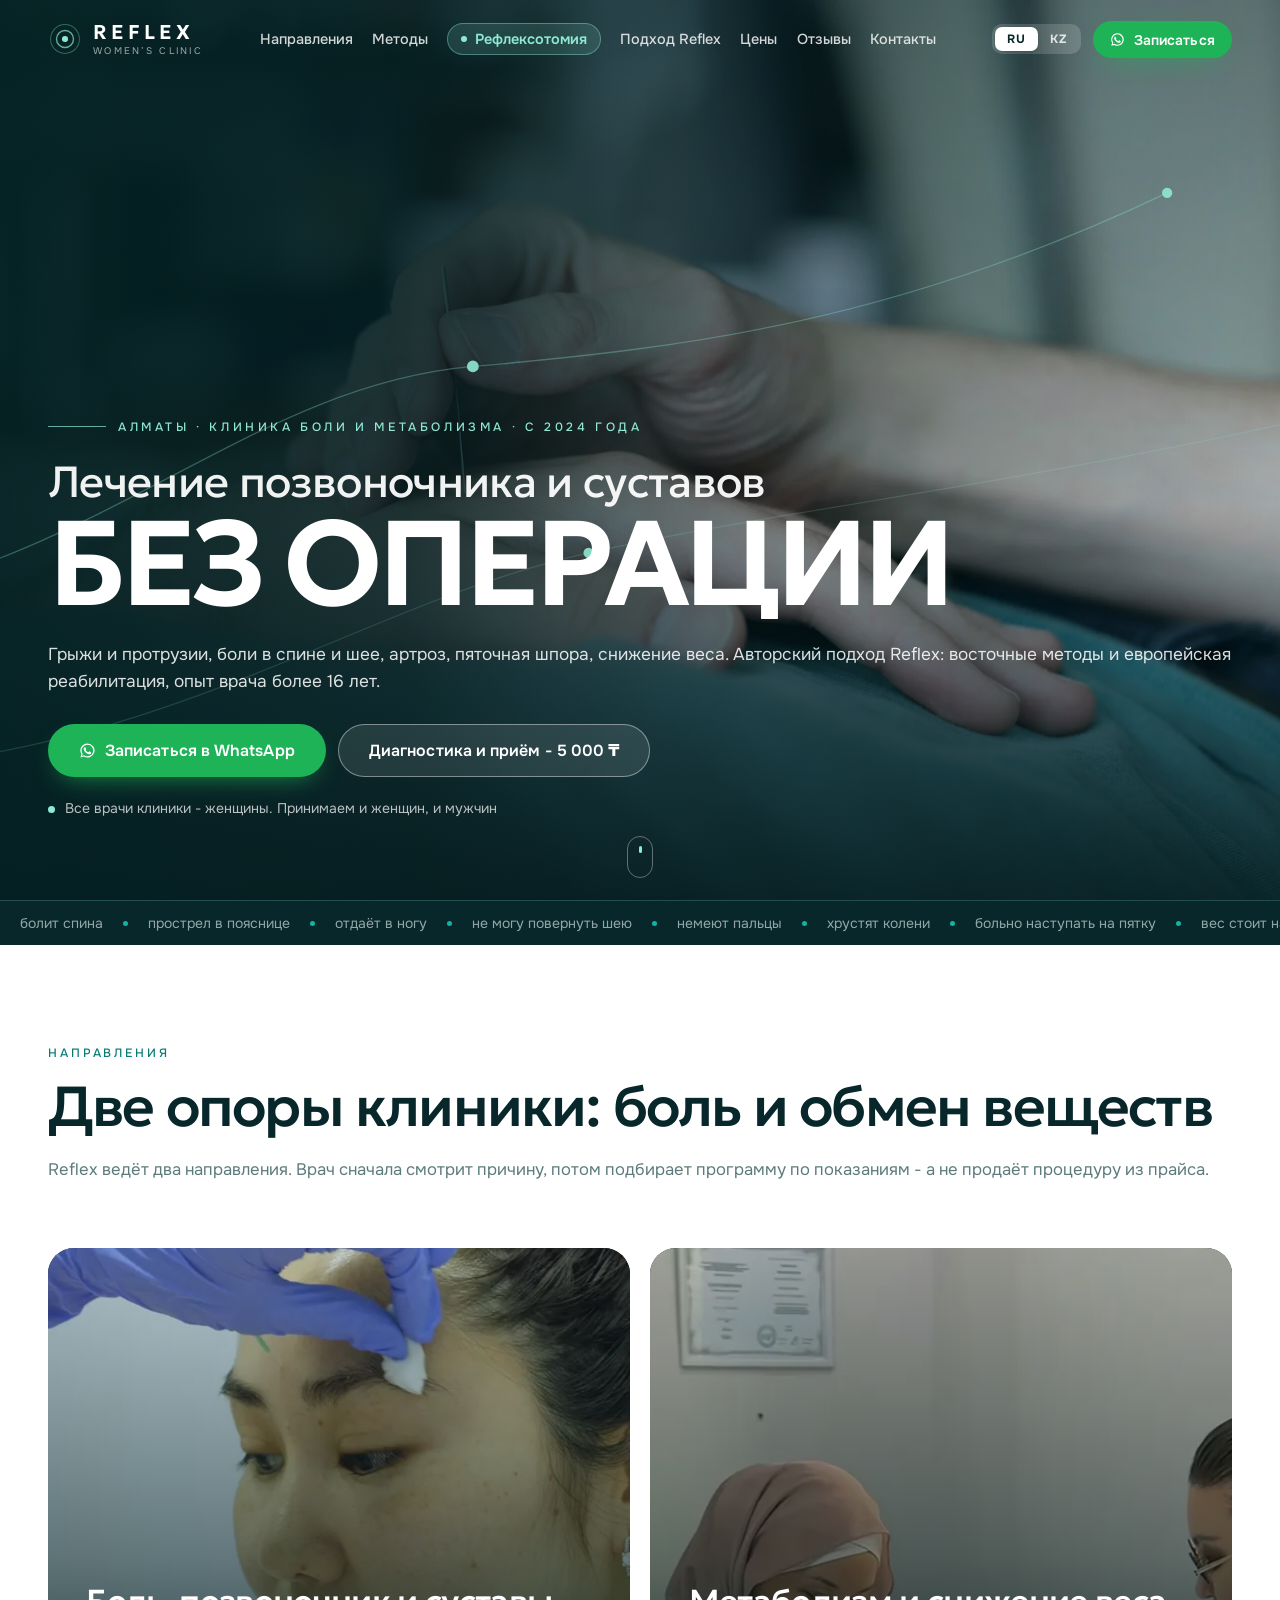
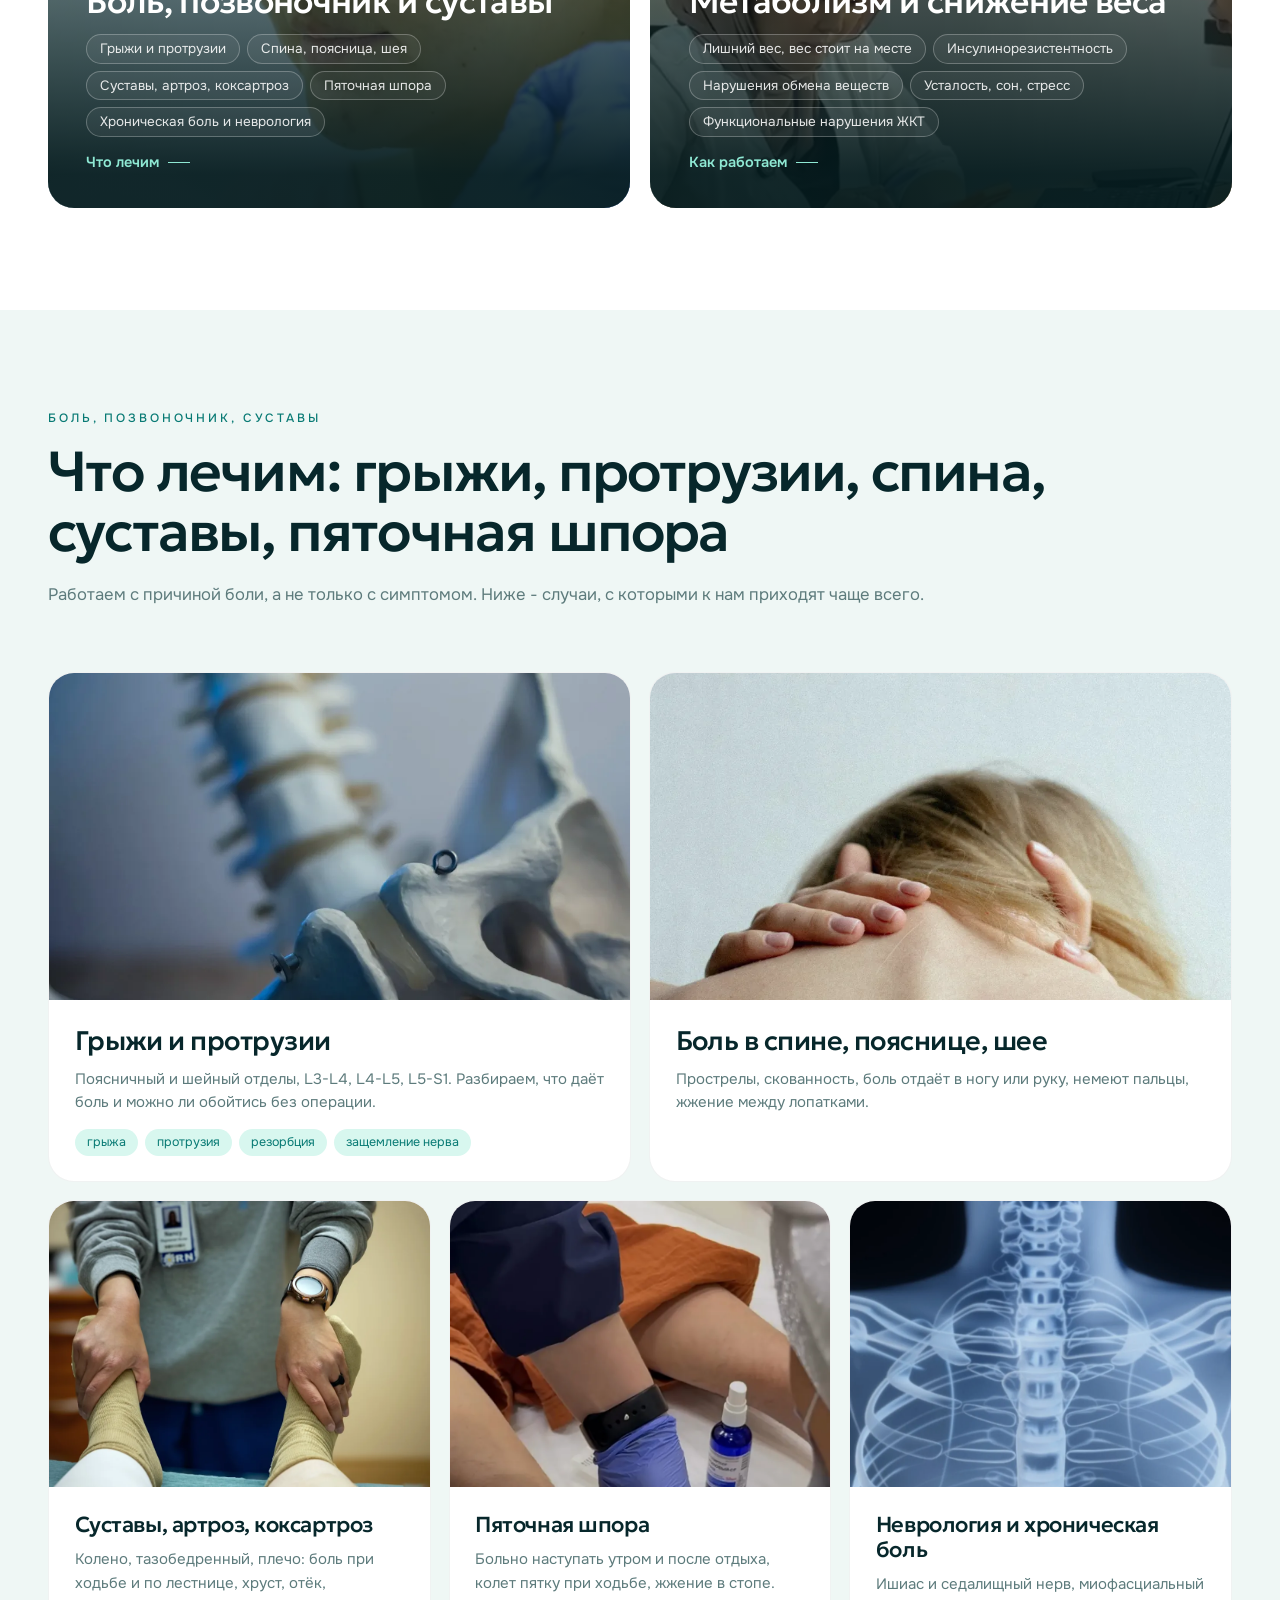
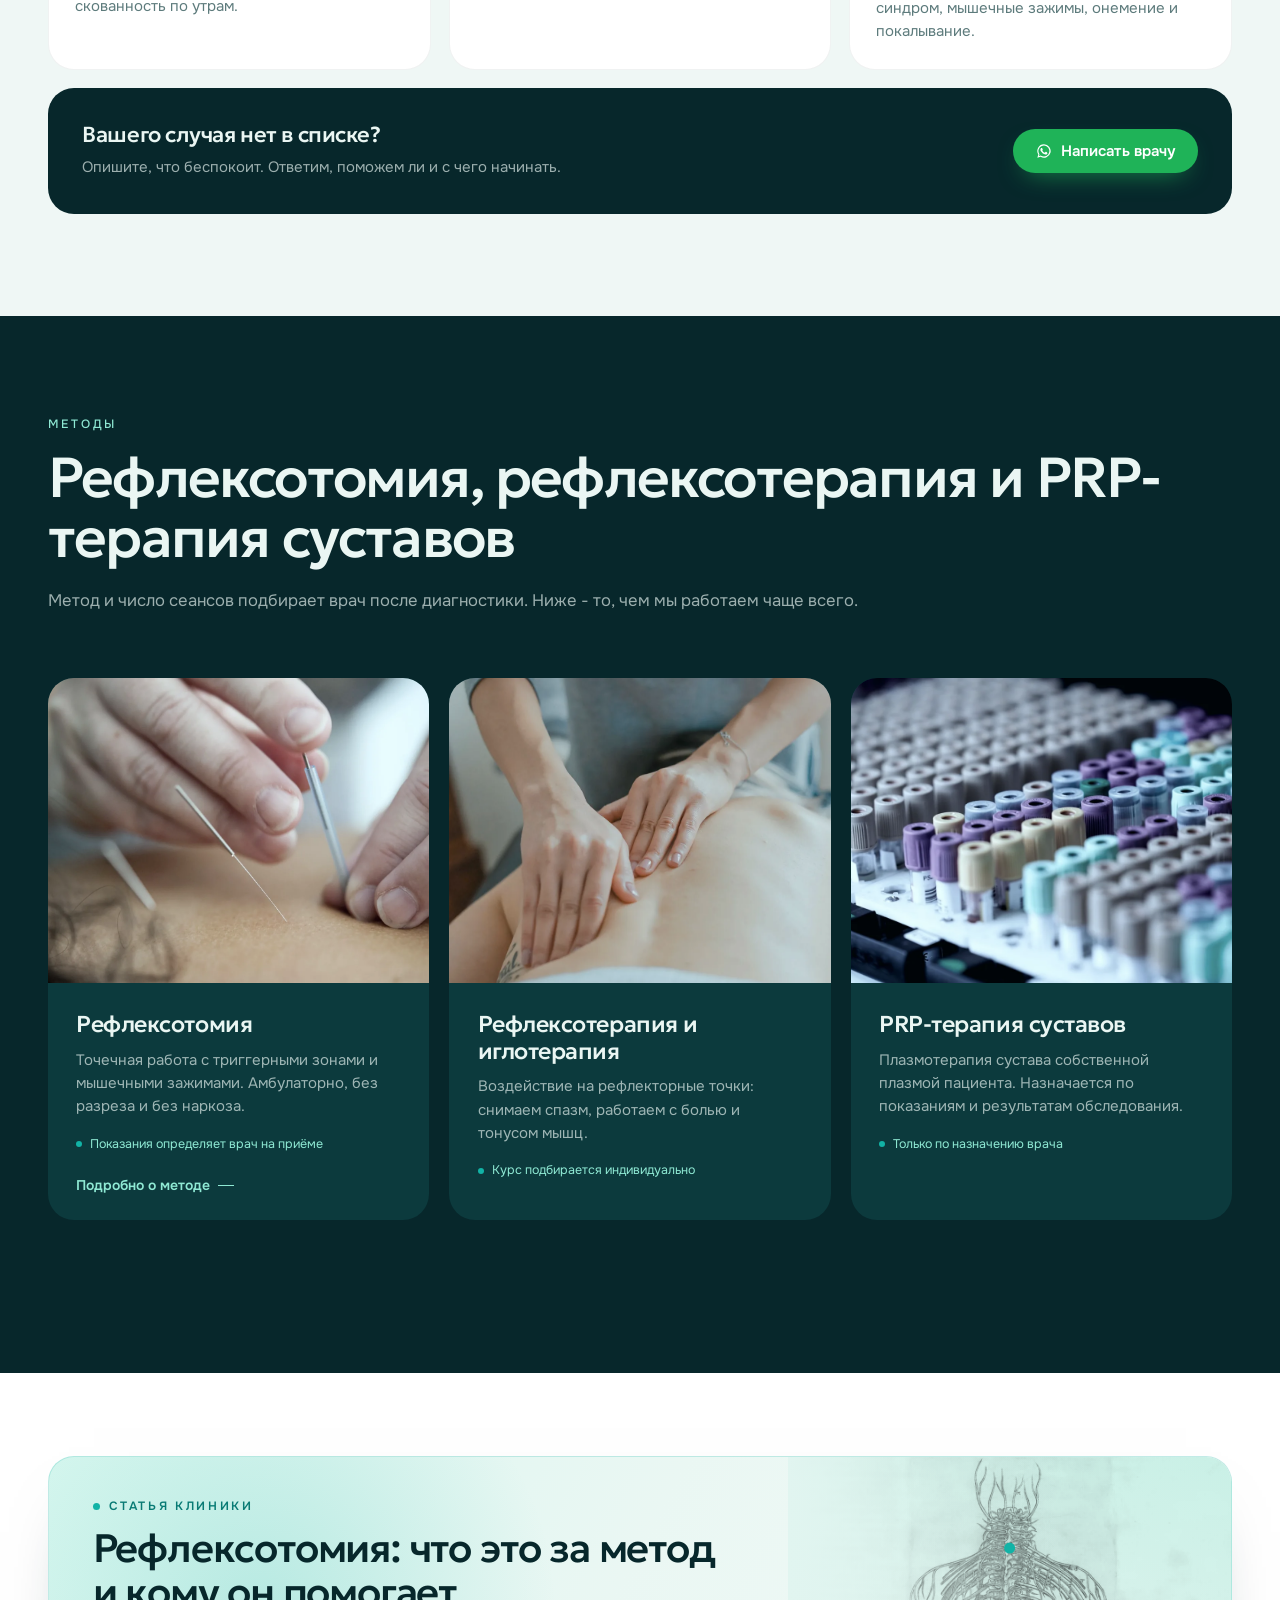
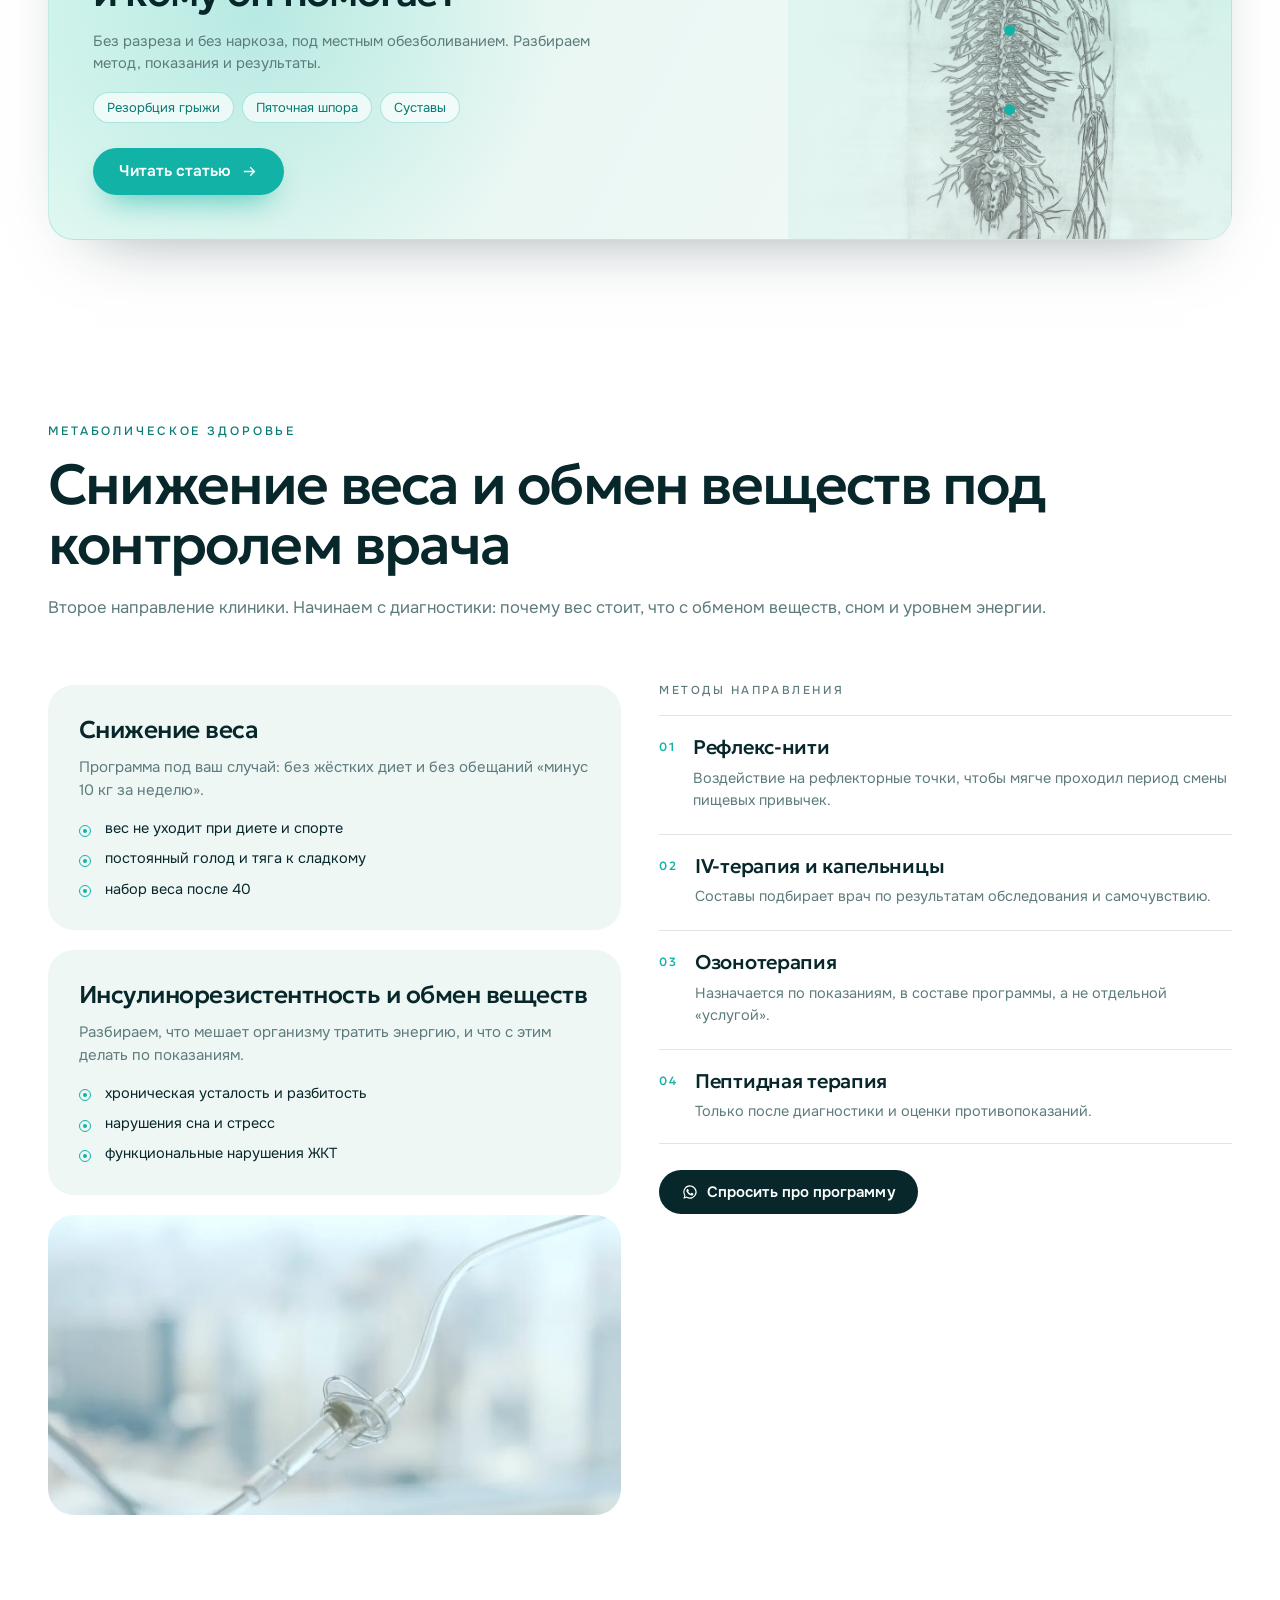
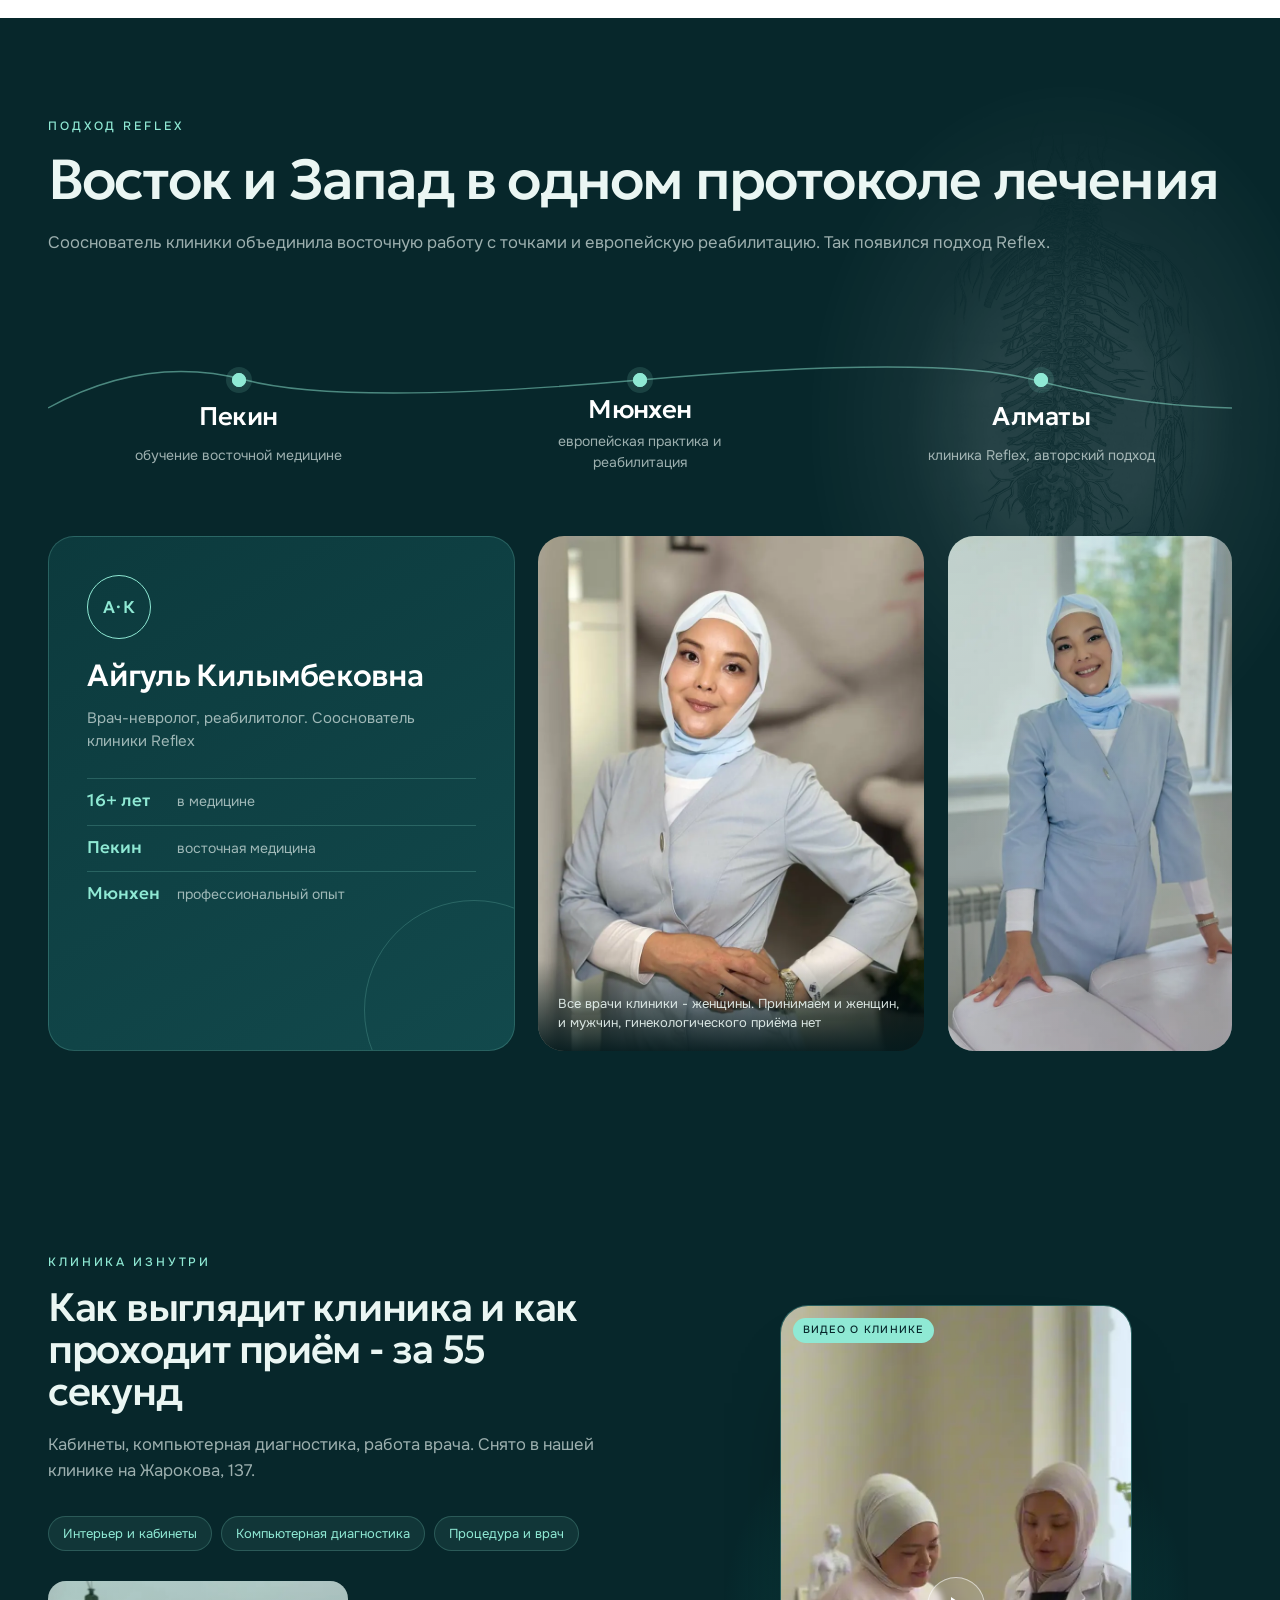
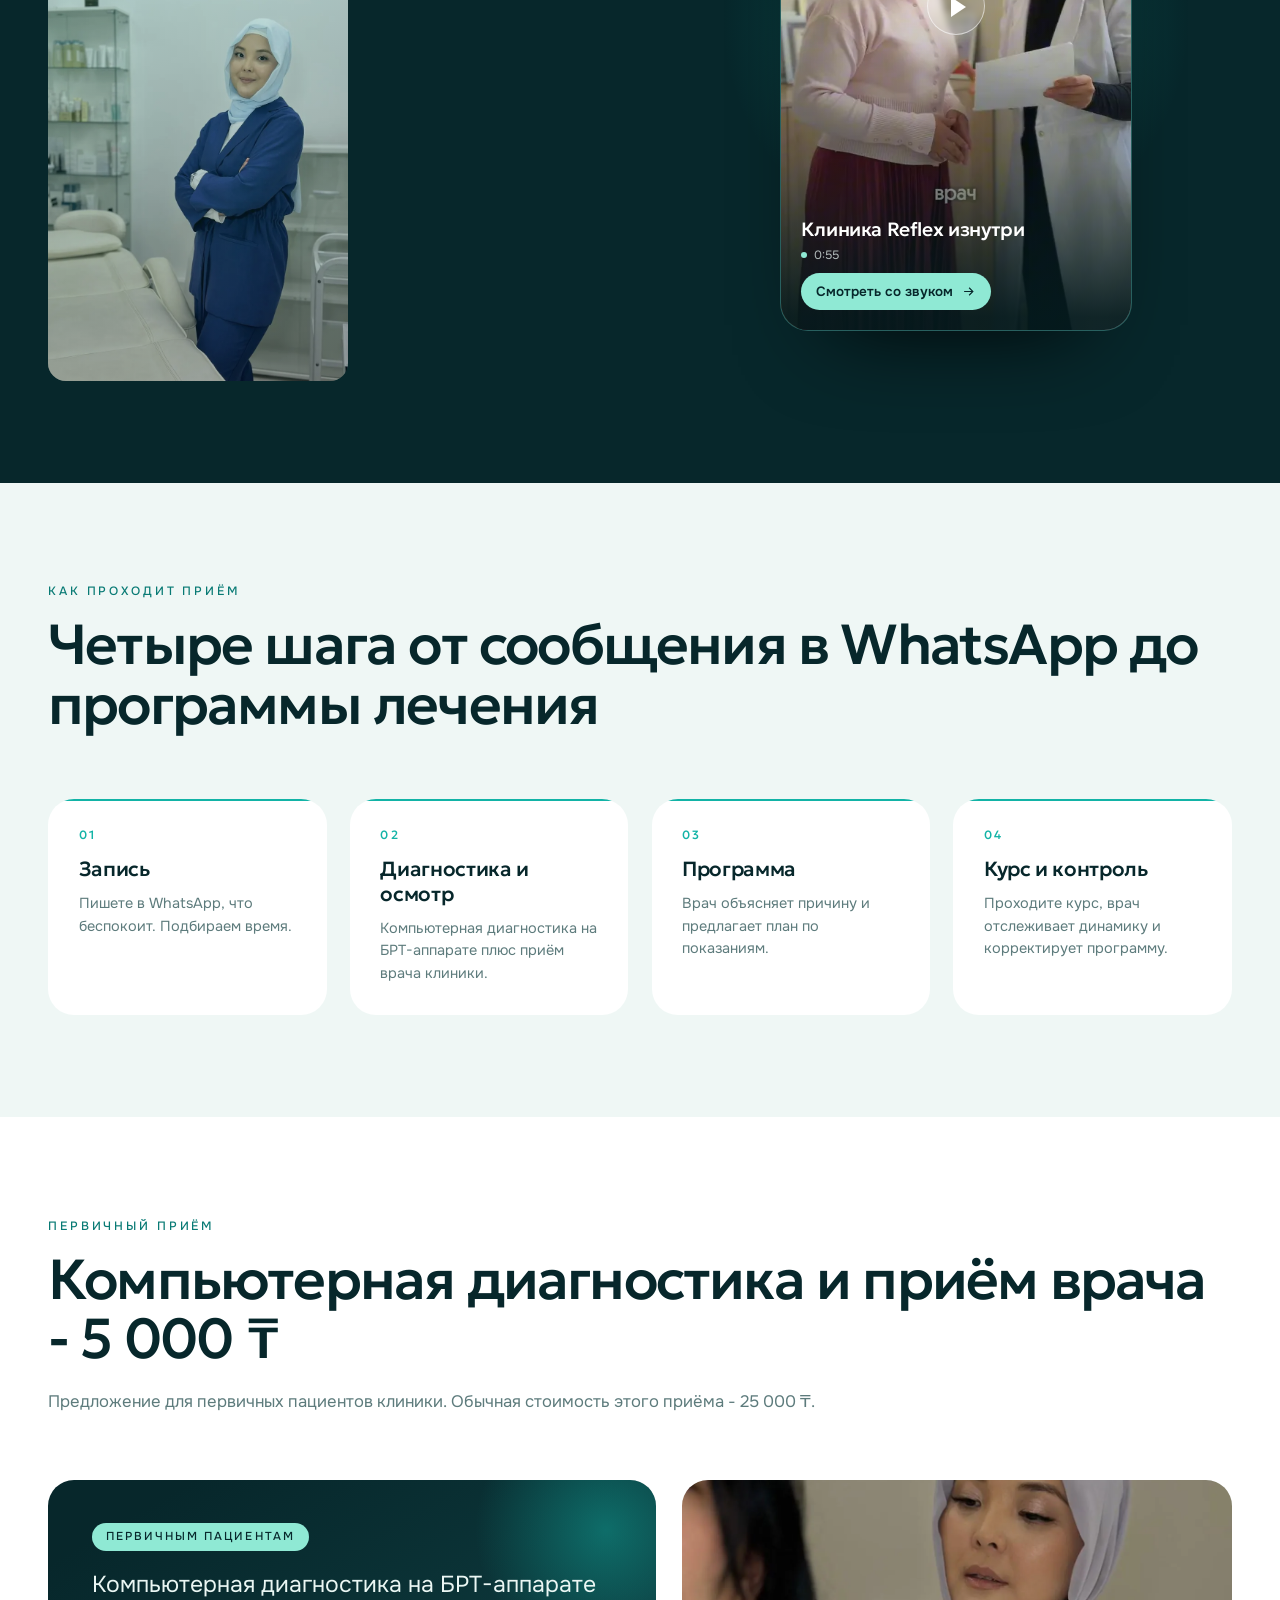
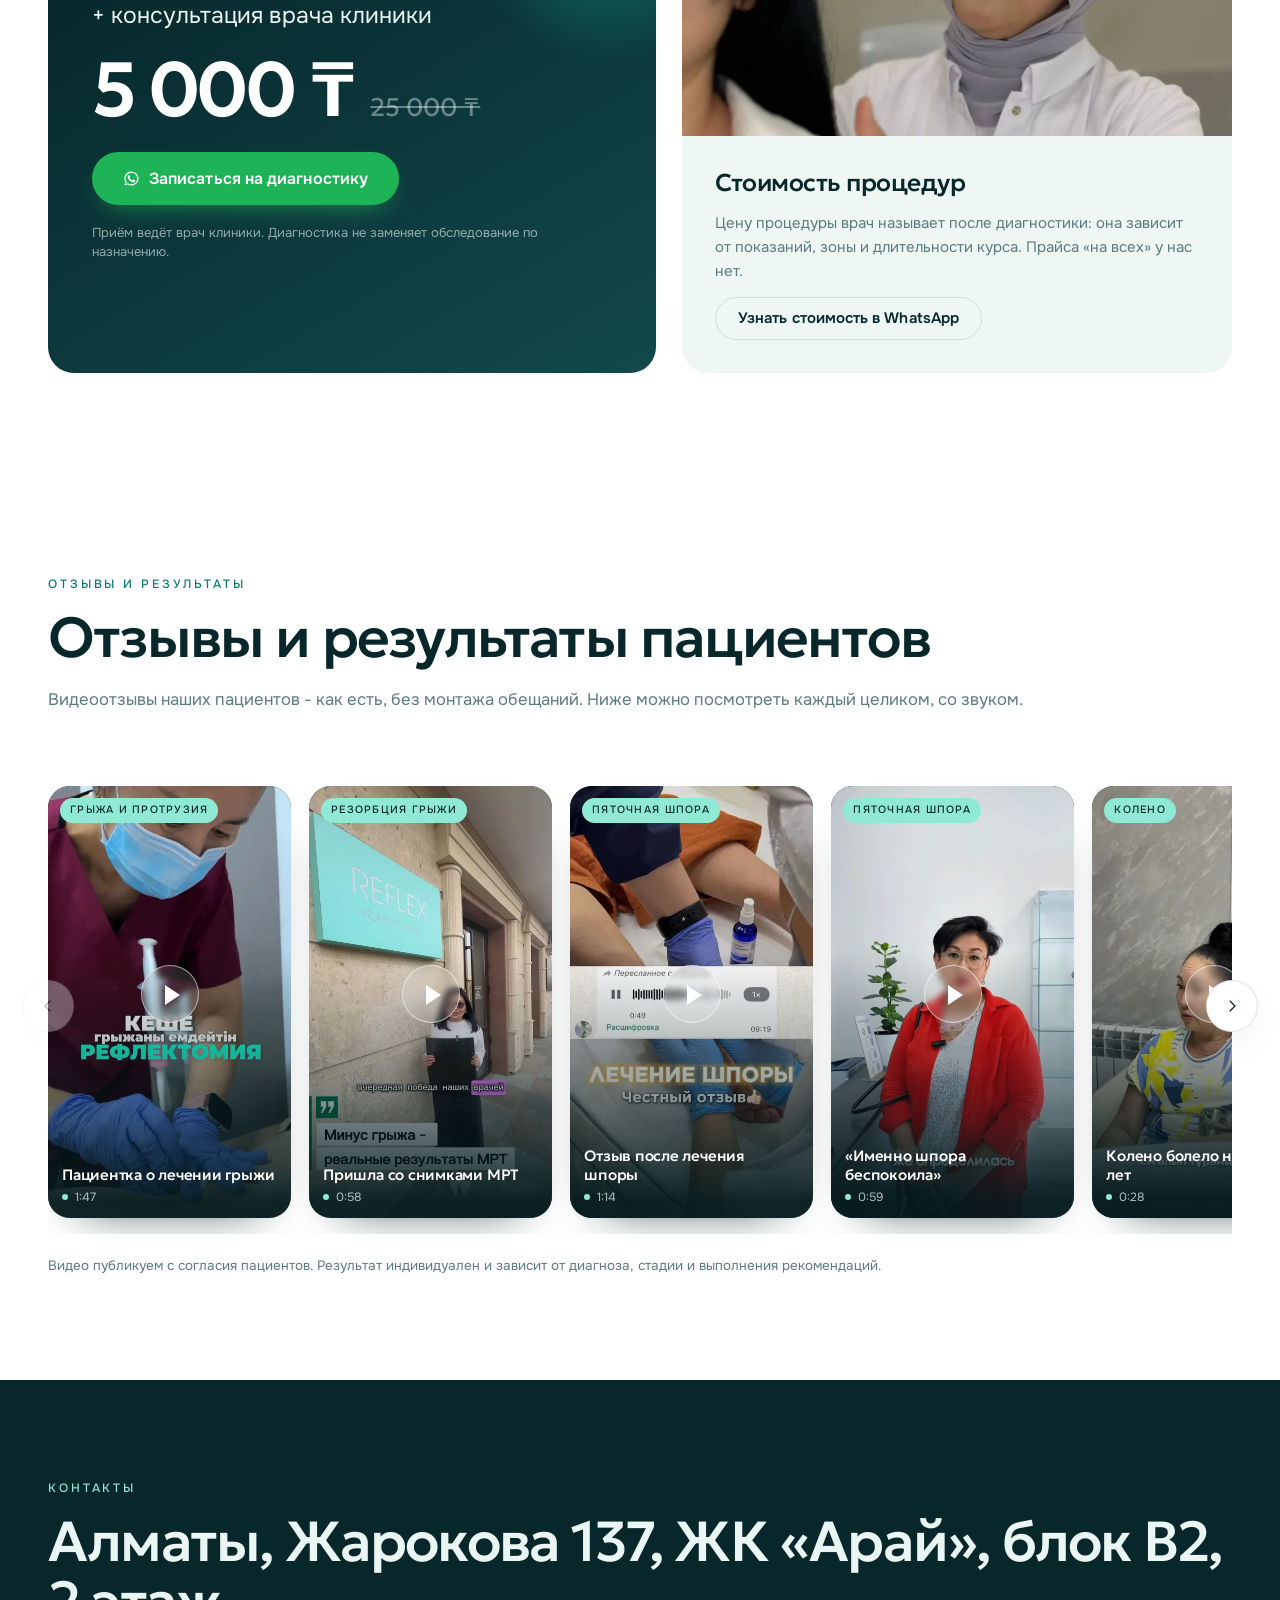
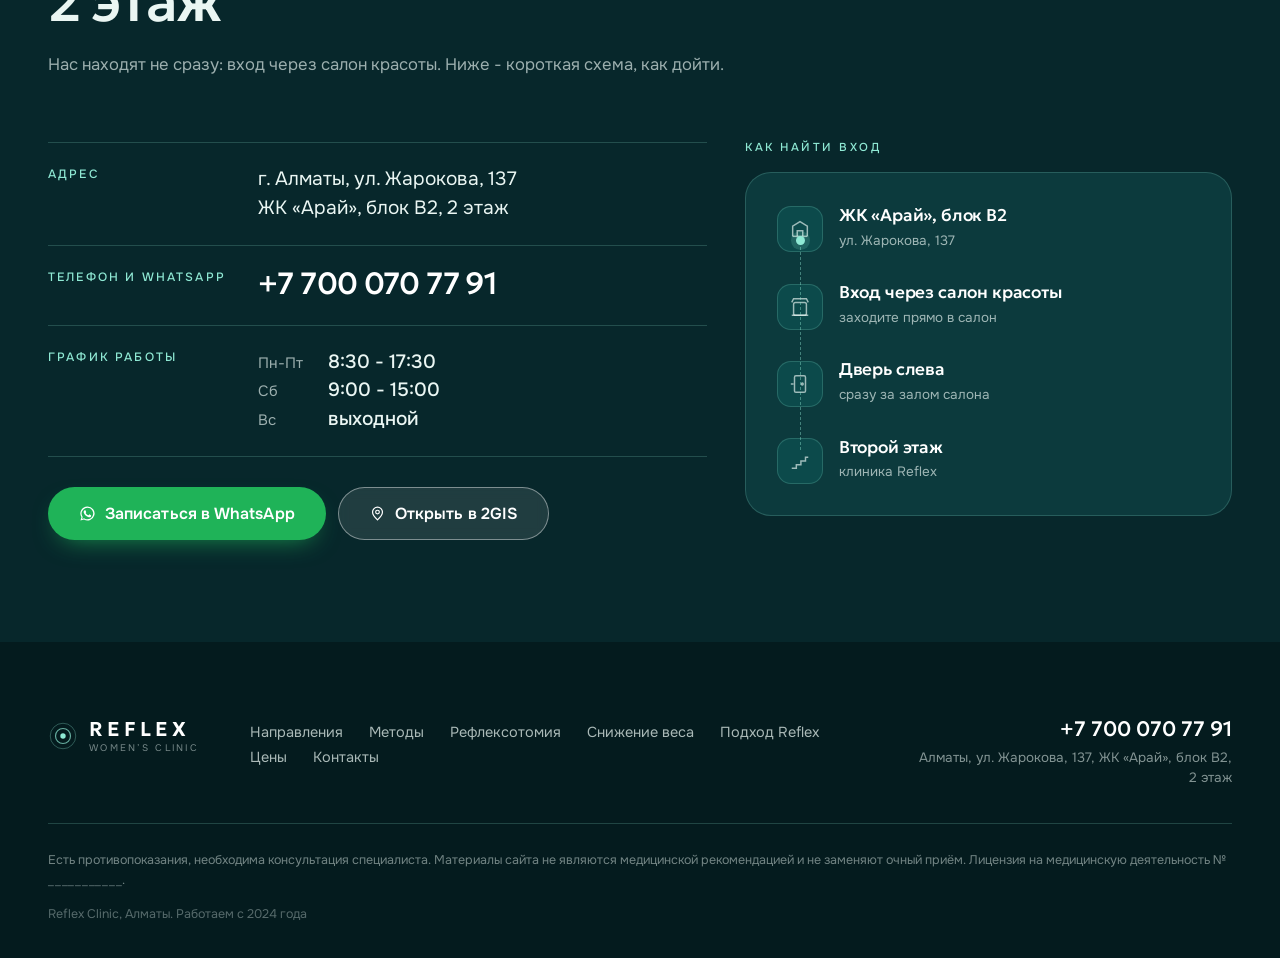
==== index.html @ 4327903c "Видео в герое и карточках направлений, убраны плейсхолдеры МРТ и 2GIS - удалён блок «МРТ до и после»" ====
<!DOCTYPE html>
<html lang="ru">
<head>
<meta charset="UTF-8">
<meta name="viewport" content="width=device-width, initial-scale=1.0">
<title>Reflex Clinic Алматы - лечение грыжи позвоночника без операции, суставы, снижение веса</title>
<meta name="description" content="Reflex Clinic в Алматы: лечение грыжи позвоночника и протрузий без операции, боли в спине и шее, артроз и коксартроз, пяточная шпора. Рефлексотомия, рефлексотерапия, PRP-терапия. Второе направление - снижение веса, инсулинорезистентность, рефлекс-нити, IV-терапия. Все врачи клиники - женщины, принимаем и женщин, и мужчин. Диагностика и приём врача 5 000 тг.">
<meta name="keywords" content="лечение грыжи позвоночника Алматы, лечение грыжи без операции, протрузия лечение Алматы, боль в спине Алматы, лечение суставов Алматы, артроз лечение Алматы, коксартроз, пяточная шпора лечение Алматы, рефлексотомия Алматы, рефлексотерапия Алматы, иглотерапия Алматы, PRP терапия суставов Алматы, невролог Алматы, женщина невролог Алматы, снижение веса Алматы, инсулинорезистентность лечение Алматы, рефлекс-нити Алматы, IV терапия Алматы">
<link rel="canonical" href="https://songokura.github.io/reflex-clinic/">
<meta name="theme-color" content="#07272B">
<meta name="format-detection" content="telephone=no">
<meta property="og:type" content="website">
<meta property="og:site_name" content="Reflex Clinic">
<meta property="og:title" content="Reflex Clinic Алматы - позвоночник, суставы, метаболизм">
<meta property="og:description" content="Лечение грыжи позвоночника без операции, боли в спине и суставах, пяточная шпора. Снижение веса и метаболическое здоровье. Все врачи клиники - женщины.">
<meta property="og:url" content="https://songokura.github.io/reflex-clinic/">
<meta property="og:image" content="https://songokura.github.io/reflex-clinic/assets/og-image.jpg">
<meta property="og:image:width" content="1200">
<meta property="og:image:height" content="630">
<meta property="og:locale" content="ru_RU">
<meta property="og:locale:alternate" content="kk_KZ">
<meta name="twitter:card" content="summary_large_image">
<meta name="twitter:title" content="Reflex Clinic Алматы - позвоночник, суставы, метаболизм">
<meta name="twitter:description" content="Лечение грыжи позвоночника без операции, суставы, пяточная шпора, снижение веса. Алматы, Жарокова 137.">
<meta name="twitter:image" content="https://songokura.github.io/reflex-clinic/assets/og-image.jpg">
<link rel="icon" href="favicon.ico" sizes="any">
<link rel="icon" type="image/png" sizes="32x32" href="assets/favicon-32.png">
<link rel="icon" type="image/png" sizes="16x16" href="assets/favicon-16.png">
<link rel="icon" type="image/png" sizes="192x192" href="assets/icon-192.png">
<link rel="icon" type="image/png" sizes="512x512" href="assets/icon-512.png">
<link rel="apple-touch-icon" sizes="180x180" href="assets/apple-touch-icon.png">
<link rel="preconnect" href="https://fonts.googleapis.com">
<link rel="preconnect" href="https://fonts.gstatic.com" crossorigin>
<link rel="preload" as="image" href="assets/hero.webp" fetchpriority="high">
<link href="https://fonts.googleapis.com/css2?family=Geologica:wght@300;400;500;600;700&family=Onest:wght@300;400;500;600;700&display=swap" rel="stylesheet">
<link rel="stylesheet" href="styles.css?v=20260902-2">
<script type="application/ld+json">
{
  "@context": "https://schema.org",
  "@type": ["MedicalClinic", "LocalBusiness"],
  "name": "Reflex Clinic",
  "alternateName": "Reflex Women's Clinic",
  "description": "Медицинская клиника в Алматы. Лечение боли, позвоночника и суставов: грыжи и протрузии, боли в спине и шее, артроз, пяточная шпора. Рефлексотомия, рефлексотерапия, PRP-терапия. Метаболическое здоровье и снижение веса: инсулинорезистентность, рефлекс-нити, IV-терапия, озонотерапия, пептидная терапия. Все врачи клиники - женщины, принимаем и женщин, и мужчин.",
  "url": "https://songokura.github.io/reflex-clinic/",
  "image": "https://songokura.github.io/reflex-clinic/assets/og-image.jpg",
  "telephone": "+77000707791",
  "foundingDate": "2024",
  "priceRange": "5000 KZT",
  "currenciesAccepted": "KZT",
  "address": {
    "@type": "PostalAddress",
    "streetAddress": "ул. Жарокова, 137, ЖК Арай, блок В2, 2 этаж",
    "addressLocality": "Алматы",
    "addressRegion": "Бостандыкский район",
    "postalCode": "050057",
    "addressCountry": "KZ"
  },
  "geo": { "@type": "GeoCoordinates", "latitude": 43.236835, "longitude": 76.899385 },
  "hasMap": "https://2gis.kz/almaty/geo/70000001093104537",
  "openingHoursSpecification": [
    { "@type": "OpeningHoursSpecification", "dayOfWeek": ["Monday","Tuesday","Wednesday","Thursday","Friday"], "opens": "08:30", "closes": "17:30" },
    { "@type": "OpeningHoursSpecification", "dayOfWeek": "Saturday", "opens": "09:00", "closes": "15:00" }
  ],
  "availableService": [
    { "@type": "MedicalProcedure", "name": "Рефлексотомия" },
    { "@type": "MedicalProcedure", "name": "Рефлексотерапия и иглотерапия" },
    { "@type": "MedicalProcedure", "name": "PRP-терапия суставов" },
    { "@type": "MedicalProcedure", "name": "Рефлекс-нити" },
    { "@type": "MedicalProcedure", "name": "IV-терапия" },
    { "@type": "MedicalProcedure", "name": "Озонотерапия" },
    { "@type": "MedicalProcedure", "name": "Пептидная терапия" }
  ],
  "medicalSpecialty": ["Neurologic", "PhysicalMedicineAndRehabilitation"]
}
</script>
<script type="application/ld+json">
{
  "@context": "https://schema.org",
  "@type": "VideoObject",
  "name": "Клиника Reflex в Алматы изнутри: кабинеты, диагностика, приём врача",
  "description": "Видеоэкскурсия по клинике Reflex в Алматы: кабинеты, компьютерная диагностика на БРТ-аппарате, работа врача-невролога.",
  "thumbnailUrl": "https://songokura.github.io/reflex-clinic/assets/video/film.webp",
  "contentUrl": "https://songokura.github.io/reflex-clinic/assets/video/film.mp4",
  "uploadDate": "2026-09-02",
  "duration": "PT55S",
  "publisher": { "@type": "Organization", "name": "Reflex Clinic" }
}
</script>
</head>
<body id="top">

<a class="skip" href="#napravleniya">Перейти к содержанию</a>

<!-- ================= ШАПКА ================= -->
<header class="hdr" id="hdr">
  <div class="hdr-in">
    <a class="logo" href="#top" aria-label="Reflex Clinic, на главную">
      <span class="logo-mark" aria-hidden="true">
        <svg viewBox="0 0 40 40" width="34" height="34"><circle cx="20" cy="20" r="17" fill="none" stroke="currentColor" stroke-width="1.2" opacity=".35"/><circle cx="20" cy="20" r="10" fill="none" stroke="currentColor" stroke-width="1.6" opacity=".7"/><circle cx="20" cy="20" r="3.6" fill="currentColor"/></svg>
      </span>
      <span class="logo-txt">
        <span class="logo-word">REFLEX</span>
        <span class="logo-sub">Women&rsquo;s Clinic</span>
      </span>
    </a>

    <nav class="nav" id="nav" aria-label="Основная навигация">
      <a href="#napravleniya" data-i="nav_dir">Направления</a>
      <a href="#metody" data-i="nav_met">Методы</a>
      <a class="nav-art" href="reflexotomiya.html"><span class="nav-art-dot" aria-hidden="true"></span><span data-i="nav_art">Рефлексотомия</span></a>
      <a href="#podhod" data-i="nav_app">Подход Reflex</a>
      <a href="#ceny" data-i="nav_price">Цены</a>
      <a href="#otzyvy" data-i="nav_rev">Отзывы</a>
      <a href="#kontakty" data-i="nav_con">Контакты</a>
    </nav>

    <div class="hdr-right">
      <div class="lang" role="group" aria-label="Язык сайта">
        <button type="button" class="lang-btn is-active" data-lang="ru" aria-pressed="true" lang="ru">RU</button>
        <button type="button" class="lang-btn" data-lang="kz" aria-pressed="false" lang="kk">KZ</button>
      </div>
      <a class="btn btn-wa btn-sm js-wa hdr-wa" href="https://wa.me/77000707791?text=%D0%97%D0%B4%D1%80%D0%B0%D0%B2%D1%81%D1%82%D0%B2%D1%83%D0%B9%D1%82%D0%B5%21%20%D0%A5%D0%BE%D1%87%D1%83%20%D0%B7%D0%B0%D0%BF%D0%B8%D1%81%D0%B0%D1%82%D1%8C%D1%81%D1%8F%20%D0%B2%20%D0%BA%D0%BB%D0%B8%D0%BD%D0%B8%D0%BA%D1%83%20Reflex." target="_blank" rel="noopener">
        <svg class="ico-wa" viewBox="0 0 24 24" width="15" height="15" fill="currentColor" aria-hidden="true"><path d="M12 2a10 10 0 0 0-8.5 15.3L2 22l4.9-1.4A10 10 0 1 0 12 2Zm0 18.2c-1.6 0-3.1-.4-4.4-1.2l-.3-.2-2.9.8.8-2.8-.2-.3A8.2 8.2 0 1 1 12 20.2Zm4.6-6.1c-.3-.1-1.5-.7-1.7-.8-.2-.1-.4-.1-.6.1-.2.3-.6.8-.8 1-.1.2-.3.2-.5.1a6.7 6.7 0 0 1-3.4-3c-.3-.4 0-.5.1-.7l.4-.5c.1-.2.1-.3 0-.5l-.8-1.9c-.2-.5-.4-.4-.6-.4h-.5c-.2 0-.5.1-.7.3-.2.3-.9.9-.9 2.2s.9 2.5 1.1 2.7c.1.2 1.8 2.8 4.4 3.9 2.6 1.1 2.6.7 3.1.7.5-.1 1.5-.6 1.7-1.2.2-.6.2-1.1.2-1.2-.1-.1-.3-.2-.5-.3Z"/></svg>
        <span data-i="hdr_wa">Записаться</span>
      </a>
      <button class="burger" id="burger" type="button" aria-label="Открыть меню" aria-expanded="false" aria-controls="mobnav"><span></span><span></span><span></span></button>
    </div>
  </div>
</header>

<!-- мобильное меню: вне header, чтобы фикс-позиционирование не зависело от шапки -->
<div class="mobnav" id="mobnav" hidden>
  <nav class="mobnav-in" aria-label="Мобильная навигация">
    <a href="#napravleniya" data-i="nav_dir">Направления</a>
    <a href="#chto-lechim" data-i="nav_what">Что лечим</a>
    <a href="#metody" data-i="nav_met">Методы</a>
    <a class="mob-art" href="reflexotomiya.html" data-i="nav_art">Рефлексотомия</a>
    <a href="#metabolizm" data-i="nav_metab">Снижение веса</a>
    <a href="#podhod" data-i="nav_app">Подход Reflex</a>
    <a href="#ceny" data-i="nav_price">Цены</a>
    <a href="#otzyvy" data-i="nav_rev">Отзывы</a>
    <a href="#kontakty" data-i="nav_con">Контакты</a>
    <div class="mobnav-foot">
      <a class="btn btn-wa js-wa" href="https://wa.me/77000707791?text=%D0%97%D0%B4%D1%80%D0%B0%D0%B2%D1%81%D1%82%D0%B2%D1%83%D0%B9%D1%82%D0%B5%21%20%D0%A5%D0%BE%D1%87%D1%83%20%D0%B7%D0%B0%D0%BF%D0%B8%D1%81%D0%B0%D1%82%D1%8C%D1%81%D1%8F%20%D0%B2%20%D0%BA%D0%BB%D0%B8%D0%BD%D0%B8%D0%BA%D1%83%20Reflex." target="_blank" rel="noopener"><span data-i="wa_book">Записаться в WhatsApp</span></a>
      <a class="mobnav-tel js-tel" href="tel:+77000707791">+7 700 070 77 91</a>
    </div>
  </nav>
</div>

<!-- ================= ГЕРОЙ ================= -->
<section class="hero" aria-label="Reflex Clinic Алматы">
  <img class="hero-img" src="assets/hero.webp" width="2000" height="1125" alt="Врач клиники Reflex устанавливает иглу при рефлексотерапии" fetchpriority="high" decoding="async">
  <video class="hero-vid" data-loop-wide="assets/video/hero-wide.mp4" data-loop-tall="assets/video/hero-tall.mp4" muted loop playsinline preload="none" aria-hidden="true" tabindex="-1" disablepictureinpicture></video>
  <div class="hero-shade" aria-hidden="true"></div>

  <svg class="hero-net" viewBox="0 0 1200 700" preserveAspectRatio="xMidYMid slice" aria-hidden="true">
    <path class="mline" d="M-20 470 C 190 430, 300 300, 470 285 S 800 250, 1010 150" />
    <path class="mline mline-2" d="M-20 600 C 240 585, 380 470, 560 430 S 900 380, 1230 300" />
    <g class="pt" style="--d:.2s"><circle cx="470" cy="285" r="4"/><circle class="ring" cx="470" cy="285" r="4"/></g>
    <g class="pt" style="--d:1.1s"><circle cx="1010" cy="150" r="3.4"/><circle class="ring" cx="1010" cy="150" r="3.4"/></g>
    <g class="pt" style="--d:1.9s"><circle cx="560" cy="430" r="3.4"/><circle class="ring" cx="560" cy="430" r="3.4"/></g>
  </svg>

  <div class="hero-in">
    <p class="kicker" data-i="hero_kick">Алматы &middot; клиника боли и метаболизма &middot; с 2024 года</p>
    <h1 class="hero-h1">
      <span class="h1-a" data-i="hero_h1a">Лечение позвоночника и суставов</span>
      <span class="h1-b"><span class="h1-w" data-i="hero_h1b">без операции</span></span>
    </h1>
    <p class="hero-lead" data-i="hero_lead">Грыжи и протрузии, боли в спине и шее, артроз, пяточная шпора, снижение веса. Авторский подход Reflex: восточные методы и европейская реабилитация, опыт врача более 16 лет.</p>
    <div class="hero-cta">
      <a class="btn btn-wa btn-lg js-wa" href="https://wa.me/77000707791?text=%D0%97%D0%B4%D1%80%D0%B0%D0%B2%D1%81%D1%82%D0%B2%D1%83%D0%B9%D1%82%D0%B5%21%20%D0%91%D0%B5%D1%81%D0%BF%D0%BE%D0%BA%D0%BE%D0%B8%D1%82%20%D0%B1%D0%BE%D0%BB%D1%8C%20%D0%B2%20%D1%81%D0%BF%D0%B8%D0%BD%D0%B5%20%D0%B8%D0%BB%D0%B8%20%D1%81%D1%83%D1%81%D1%82%D0%B0%D0%B2%D0%B0%D1%85.%20%D0%A5%D0%BE%D1%87%D1%83%20%D0%B7%D0%B0%D0%BF%D0%B8%D1%81%D0%B0%D1%82%D1%8C%D1%81%D1%8F%20%D0%BD%D0%B0%20%D0%BF%D1%80%D0%B8%D1%91%D0%BC." target="_blank" rel="noopener">
        <svg class="ico-wa" viewBox="0 0 24 24" width="17" height="17" fill="currentColor" aria-hidden="true"><path d="M12 2a10 10 0 0 0-8.5 15.3L2 22l4.9-1.4A10 10 0 1 0 12 2Zm0 18.2c-1.6 0-3.1-.4-4.4-1.2l-.3-.2-2.9.8.8-2.8-.2-.3A8.2 8.2 0 1 1 12 20.2Zm4.6-6.1c-.3-.1-1.5-.7-1.7-.8-.2-.1-.4-.1-.6.1-.2.3-.6.8-.8 1-.1.2-.3.2-.5.1a6.7 6.7 0 0 1-3.4-3c-.3-.4 0-.5.1-.7l.4-.5c.1-.2.1-.3 0-.5l-.8-1.9c-.2-.5-.4-.4-.6-.4h-.5c-.2 0-.5.1-.7.3-.2.3-.9.9-.9 2.2s.9 2.5 1.1 2.7c.1.2 1.8 2.8 4.4 3.9 2.6 1.1 2.6.7 3.1.7.5-.1 1.5-.6 1.7-1.2.2-.6.2-1.1.2-1.2-.1-.1-.3-.2-.5-.3Z"/></svg>
        <span data-i="wa_book">Записаться в WhatsApp</span>
      </a>
      <a class="btn btn-ghost btn-lg" href="#ceny"><span data-i="hero_btn2">Диагностика и приём - 5 000 ₸</span></a>
    </div>
    <p class="hero-note"><span class="dot" aria-hidden="true"></span><span data-i="hero_note">Все врачи клиники - женщины. Принимаем и женщин, и мужчин</span></p>
  </div>

  <a class="hero-scroll" href="#napravleniya" aria-label="Листать вниз"><span></span></a>
</section>

<!-- ================= БЕГУЩАЯ СТРОКА СИМПТОМОВ ================= -->
<div class="ticker" aria-hidden="true">
  <div class="ticker-row">
    <div class="ticker-set" data-i="tick">
      <span>болит спина</span><i></i><span>прострел в пояснице</span><i></i><span>отдаёт в ногу</span><i></i><span>не могу повернуть шею</span><i></i><span>немеют пальцы</span><i></i><span>хрустят колени</span><i></i><span>больно наступать на пятку</span><i></i><span>вес стоит на месте</span><i></i><span>постоянная усталость</span><i></i>
    </div>
    <div class="ticker-set" data-i="tick">
      <span>болит спина</span><i></i><span>прострел в пояснице</span><i></i><span>отдаёт в ногу</span><i></i><span>не могу повернуть шею</span><i></i><span>немеют пальцы</span><i></i><span>хрустят колени</span><i></i><span>больно наступать на пятку</span><i></i><span>вес стоит на месте</span><i></i><span>постоянная усталость</span><i></i>
    </div>
  </div>
</div>

<!-- ================= ДВА НАПРАВЛЕНИЯ ================= -->
<section class="sec dirs" id="napravleniya">
  <div class="wrap">
    <div class="head reveal">
      <p class="eyebrow"><span data-i="dirs_eye">Направления</span></p>
      <h2 class="h2" data-i="dirs_h2">Две опоры клиники: боль и обмен веществ</h2>
      <p class="lead" data-i="dirs_lead">Reflex ведёт два направления. Врач сначала смотрит причину, потом подбирает программу по показаниям - а не продаёт процедуру из прайса.</p>
    </div>

    <div class="dirs-grid">
      <a class="dir reveal" href="#chto-lechim" id="pozvonochnik-sustavy">
        <span class="dir-media autoloop"><img src="assets/dir-pain.webp" width="760" height="1014" alt="Процедура при боли в спине и суставах в клинике Reflex, Алматы" loading="lazy" decoding="async"><video class="dir-loop" data-loop="assets/video/dir-pain-loop.mp4" muted loop playsinline preload="none" aria-hidden="true" tabindex="-1" disablepictureinpicture></video></span>
        <span class="dir-body">
          <span class="dir-h" data-i="dir1_h">Боль, позвоночник и суставы</span>
          <span class="dir-list">
            <span data-i="dir1_l1">Грыжи и протрузии</span>
            <span data-i="dir1_l2">Спина, поясница, шея</span>
            <span data-i="dir1_l3">Суставы, артроз, коксартроз</span>
            <span data-i="dir1_l4">Пяточная шпора</span>
            <span data-i="dir1_l5">Хроническая боль и неврология</span>
          </span>
          <span class="dir-go" data-i="dir_go">Что лечим</span>
        </span>
      </a>

      <a class="dir reveal" href="#metabolizm" id="metabolizm-link">
        <span class="dir-media autoloop"><img src="assets/dir-metab.webp" width="760" height="586" alt="Компьютерная диагностика перед программой снижения веса, клиника Reflex" loading="lazy" decoding="async"><video class="dir-loop" data-loop="assets/video/dir-metab-loop.mp4" muted loop playsinline preload="none" aria-hidden="true" tabindex="-1" disablepictureinpicture></video></span>
        <span class="dir-body">
          <span class="dir-h" data-i="dir2_h">Метаболизм и снижение веса</span>
          <span class="dir-list">
            <span data-i="dir2_l1">Лишний вес, вес стоит на месте</span>
            <span data-i="dir2_l2">Инсулинорезистентность</span>
            <span data-i="dir2_l3">Нарушения обмена веществ</span>
            <span data-i="dir2_l4">Усталость, сон, стресс</span>
            <span data-i="dir2_l5">Функциональные нарушения ЖКТ</span>
          </span>
          <span class="dir-go" data-i="dir_go2">Как работаем</span>
        </span>
      </a>
    </div>
  </div>
</section>

<!-- ================= ЧТО ЛЕЧИМ ================= -->
<section class="sec what" id="chto-lechim">
  <div class="wrap">
    <div class="head reveal">
      <p class="eyebrow"><span data-i="what_eye">Боль, позвоночник, суставы</span></p>
      <h2 class="h2" data-i="what_h2">Что лечим: грыжи, протрузии, спина, суставы, пяточная шпора</h2>
      <p class="lead" data-i="what_lead">Работаем с причиной боли, а не только с симптомом. Ниже - случаи, с которыми к нам приходят чаще всего.</p>
    </div>

    <div class="cards">
      <article class="card card-wide" id="gryzhi">
        <div class="card-media"><img src="assets/spine.webp" width="1000" height="750" alt="Модель позвоночника: лечение межпозвоночной грыжи и протрузии в Алматы" loading="lazy" decoding="async"></div>
        <div class="card-body">
          <h3 class="card-h" data-i="c1_h">Грыжи и протрузии</h3>
          <p class="card-p" data-i="c1_p">Поясничный и шейный отделы, L3-L4, L4-L5, L5-S1. Разбираем, что даёт боль и можно ли обойтись без операции.</p>
          <ul class="tags"><li data-i="c1_t1">грыжа</li><li data-i="c1_t2">протрузия</li><li data-i="c1_t3">резорбция</li><li data-i="c1_t4">защемление нерва</li></ul>
        </div>
      </article>

      <article class="card card-wide" id="bol-v-spine">
        <div class="card-media"><img src="assets/neck.webp" width="1000" height="750" alt="Боль в шее и спине: лечение в клинике Reflex Алматы" loading="lazy" decoding="async"></div>
        <div class="card-body">
          <h3 class="card-h" data-i="c2_h">Боль в спине, пояснице, шее</h3>
          <p class="card-p" data-i="c2_p">Прострелы, скованность, боль отдаёт в ногу или руку, немеют пальцы, жжение между лопатками.</p>
        </div>
      </article>

      <article class="card" id="sustavy">
        <div class="card-media"><img src="assets/knee2.webp" width="1000" height="750" alt="Лечение боли в коленном суставе и артроза в Алматы" loading="lazy" decoding="async"></div>
        <div class="card-body">
          <h3 class="card-h" data-i="c3_h">Суставы, артроз, коксартроз</h3>
          <p class="card-p" data-i="c3_p">Колено, тазобедренный, плечо: боль при ходьбе и по лестнице, хруст, отёк, скованность по утрам.</p>
        </div>
      </article>

      <article class="card" id="pyatochnaya-shpora">
        <div class="card-media"><img src="assets/shpora-real.webp" width="880" height="660" alt="Процедура при пяточной шпоре в клинике Reflex, Алматы" loading="lazy" decoding="async"></div>
        <div class="card-body">
          <h3 class="card-h" data-i="c4_h">Пяточная шпора</h3>
          <p class="card-p" data-i="c4_p">Больно наступать утром и после отдыха, колет пятку при ходьбе, жжение в стопе.</p>
        </div>
      </article>

      <article class="card" id="nevrologiya">
        <div class="card-media"><img src="assets/xray-spine.webp" width="1000" height="1000" alt="Снимок позвоночника: неврология и хроническая боль, клиника Reflex" loading="lazy" decoding="async"></div>
        <div class="card-body">
          <h3 class="card-h" data-i="c5_h">Неврология и хроническая боль</h3>
          <p class="card-p" data-i="c5_p">Ишиас и седалищный нерв, миофасциальный синдром, мышечные зажимы, онемение и покалывание.</p>
        </div>
      </article>

      <article class="card card-cta">
        <div class="card-body">
          <div class="cta-txt">
            <h3 class="card-h" data-i="c6_h">Вашего случая нет в списке?</h3>
            <p class="card-p" data-i="c6_p">Опишите, что беспокоит. Ответим, поможем ли и с чего начинать.</p>
          </div>
          <a class="btn btn-wa js-wa" href="https://wa.me/77000707791?text=%D0%97%D0%B4%D1%80%D0%B0%D0%B2%D1%81%D1%82%D0%B2%D1%83%D0%B9%D1%82%D0%B5%21%20%D0%A5%D0%BE%D1%87%D1%83%20%D1%83%D0%B7%D0%BD%D0%B0%D1%82%D1%8C%2C%20%D0%BF%D0%BE%D0%B4%D1%85%D0%BE%D0%B4%D0%B8%D1%82%20%D0%BB%D0%B8%20%D0%BC%D0%BD%D0%B5%20%D0%BC%D0%B5%D1%82%D0%BE%D0%B4%20%D0%BB%D0%B5%D1%87%D0%B5%D0%BD%D0%B8%D1%8F%20%D0%B2%20%D0%BA%D0%BB%D0%B8%D0%BD%D0%B8%D0%BA%D0%B5%20Reflex." target="_blank" rel="noopener">
            <svg class="ico-wa" viewBox="0 0 24 24" width="16" height="16" fill="currentColor" aria-hidden="true"><path d="M12 2a10 10 0 0 0-8.5 15.3L2 22l4.9-1.4A10 10 0 1 0 12 2Zm0 18.2c-1.6 0-3.1-.4-4.4-1.2l-.3-.2-2.9.8.8-2.8-.2-.3A8.2 8.2 0 1 1 12 20.2Zm4.6-6.1c-.3-.1-1.5-.7-1.7-.8-.2-.1-.4-.1-.6.1-.2.3-.6.8-.8 1-.1.2-.3.2-.5.1a6.7 6.7 0 0 1-3.4-3c-.3-.4 0-.5.1-.7l.4-.5c.1-.2.1-.3 0-.5l-.8-1.9c-.2-.5-.4-.4-.6-.4h-.5c-.2 0-.5.1-.7.3-.2.3-.9.9-.9 2.2s.9 2.5 1.1 2.7c.1.2 1.8 2.8 4.4 3.9 2.6 1.1 2.6.7 3.1.7.5-.1 1.5-.6 1.7-1.2.2-.6.2-1.1.2-1.2-.1-.1-.3-.2-.5-.3Z"/></svg>
            <span data-i="c6_btn">Написать врачу</span>
          </a>
        </div>
      </article>
    </div>
  </div>
</section>

<!-- ================= МЕТОДЫ ================= -->
<section class="sec dark methods" id="metody">
  <div class="wrap">
    <div class="head reveal">
      <p class="eyebrow"><span data-i="met_eye">Методы</span></p>
      <h2 class="h2" data-i="met_h2">Рефлексотомия, рефлексотерапия и PRP-терапия суставов</h2>
      <p class="lead" data-i="met_lead">Метод и число сеансов подбирает врач после диагностики. Ниже - то, чем мы работаем чаще всего.</p>
    </div>

    <div class="mets">
      <article class="met reveal" id="refleksotomiya">
        <div class="met-media"><img src="assets/needles.webp" width="1400" height="900" alt="Рефлексотомия в клинике Reflex Алматы" loading="lazy" decoding="async"></div>
        <div class="met-body">
          <h3 class="met-h" data-i="m1_h">Рефлексотомия</h3>
          <p class="met-p" data-i="m1_p">Точечная работа с триггерными зонами и мышечными зажимами. Амбулаторно, без разреза и без наркоза.</p>
          <p class="met-note" data-i="m1_n">Показания определяет врач на приёме</p>
          <a class="met-link" href="reflexotomiya.html"><span data-i="m1_link">Подробно о методе</span></a>
        </div>
      </article>

      <article class="met reveal" id="refleksoterapiya">
        <div class="met-media"><img src="assets/reflexo.webp" width="1000" height="1250" alt="Рефлексотерапия и иглотерапия в Алматы" loading="lazy" decoding="async"></div>
        <div class="met-body">
          <h3 class="met-h" data-i="m2_h">Рефлексотерапия и иглотерапия</h3>
          <p class="met-p" data-i="m2_p">Воздействие на рефлекторные точки: снимаем спазм, работаем с болью и тонусом мышц.</p>
          <p class="met-note" data-i="m2_n">Курс подбирается индивидуально</p>
        </div>
      </article>

      <article class="met reveal" id="prp">
        <div class="met-media"><img src="assets/prp.webp" width="1000" height="750" alt="PRP-терапия суставов: подготовка плазмы, клиника Reflex Алматы" loading="lazy" decoding="async"></div>
        <div class="met-body">
          <h3 class="met-h" data-i="m3_h">PRP-терапия суставов</h3>
          <p class="met-p" data-i="m3_p">Плазмотерапия сустава собственной плазмой пациента. Назначается по показаниям и результатам обследования.</p>
          <p class="met-note" data-i="m3_n">Только по назначению врача</p>
        </div>
      </article>
    </div>

    <p class="mets-foot reveal"><span data-i="met_foot">Другие методы врач подбирает индивидуально - под диагноз, возраст и сопутствующие состояния.</span></p>
  </div>
</section>

<!-- ================= БЛОК-ПЕРЕХОД НА СТАТЬЮ ================= -->
<section class="artcta" id="statya-refleksotomiya" aria-label="Статья о рефлексотомии">
  <div class="wrap">
    <a class="artcard reveal" href="reflexotomiya.html">
      <span class="artcard-glow" aria-hidden="true"></span>
      <span class="artcard-body">
        <span class="artcard-eye"><i aria-hidden="true"></i><span data-i="ac_eye">Статья клиники</span></span>
        <span class="artcard-h" data-i="ac_h">Рефлексотомия: что это за метод и кому он помогает</span>
        <span class="artcard-p" data-i="ac_p">Без разреза и без наркоза, под местным обезболиванием. Разбираем метод, показания и результаты.</span>
        <span class="artcard-tags">
          <span data-i="ac_t1">Резорбция грыжи</span>
          <span data-i="ac_t2">Пяточная шпора</span>
          <span data-i="ac_t3">Суставы</span>
        </span>
        <span class="artcard-btn"><span data-i="ac_btn">Читать статью</span><svg viewBox="0 0 24 24" width="17" height="17" fill="none" stroke="currentColor" stroke-width="1.9" aria-hidden="true"><path d="M4 12h15M13 6l6 6-6 6"/></svg></span>
      </span>
      <span class="artcard-media" aria-hidden="true">
        <img src="assets/anatomy.webp" width="1000" height="1300" alt="" loading="lazy" decoding="async">
        <svg class="artcard-pts" viewBox="0 0 200 260" aria-hidden="true">
          <g class="ac-pt" style="--d:0s"><circle cx="100" cy="62" r="3.2"/><circle class="ring" cx="100" cy="62" r="3.2"/></g>
          <g class="ac-pt" style="--d:.7s"><circle cx="100" cy="118" r="3.2"/><circle class="ring" cx="100" cy="118" r="3.2"/></g>
          <g class="ac-pt" style="--d:1.4s"><circle cx="100" cy="172" r="3.2"/><circle class="ring" cx="100" cy="172" r="3.2"/></g>
        </svg>
      </span>
    </a>
  </div>
</section>

<!-- ================= МЕТАБОЛИЗМ И ВЕС ================= -->
<section class="sec metab" id="metabolizm">
  <div class="wrap">
    <div class="head reveal">
      <p class="eyebrow"><span data-i="mb_eye">Метаболическое здоровье</span></p>
      <h2 class="h2" data-i="mb_h2">Снижение веса и обмен веществ под контролем врача</h2>
      <p class="lead" data-i="mb_lead">Второе направление клиники. Начинаем с диагностики: почему вес стоит, что с обменом веществ, сном и уровнем энергии.</p>
    </div>

    <div class="metab-grid">
      <div class="metab-left">
        <article class="mbox reveal" id="snizhenie-vesa">
          <h3 class="mbox-h" data-i="mb1_h">Снижение веса</h3>
          <p class="mbox-p" data-i="mb1_p">Программа под ваш случай: без жёстких диет и без обещаний «минус 10 кг за неделю».</p>
          <ul class="ticks">
            <li data-i="mb1_a">вес не уходит при диете и спорте</li>
            <li data-i="mb1_b">постоянный голод и тяга к сладкому</li>
            <li data-i="mb1_c">набор веса после 40</li>
          </ul>
        </article>

        <article class="mbox reveal" id="insulinorezistentnost">
          <h3 class="mbox-h" data-i="mb2_h">Инсулинорезистентность и обмен веществ</h3>
          <p class="mbox-p" data-i="mb2_p">Разбираем, что мешает организму тратить энергию, и что с этим делать по показаниям.</p>
          <ul class="ticks">
            <li data-i="mb2_a">хроническая усталость и разбитость</li>
            <li data-i="mb2_b">нарушения сна и стресс</li>
            <li data-i="mb2_c">функциональные нарушения ЖКТ</li>
          </ul>
        </article>

        <figure class="metab-photo reveal">
          <img src="assets/iv2.webp" width="1000" height="750" alt="IV-терапия и капельницы в клинике Reflex Алматы" loading="lazy" decoding="async">
        </figure>
      </div>

      <div class="metab-right">
        <p class="mini-eye" data-i="mb_meth">Методы направления</p>
        <div class="mlist">
          <article class="mrow reveal" id="refleks-niti">
            <span class="mrow-n">01</span>
            <div>
              <h3 class="mrow-h" data-i="mn1_h">Рефлекс-нити</h3>
              <p class="mrow-p" data-i="mn1_p">Воздействие на рефлекторные точки, чтобы мягче проходил период смены пищевых привычек.</p>
            </div>
          </article>
          <article class="mrow reveal" id="iv-terapiya">
            <span class="mrow-n">02</span>
            <div>
              <h3 class="mrow-h" data-i="mn2_h">IV-терапия и капельницы</h3>
              <p class="mrow-p" data-i="mn2_p">Составы подбирает врач по результатам обследования и самочувствию.</p>
            </div>
          </article>
          <article class="mrow reveal" id="ozonoterapiya">
            <span class="mrow-n">03</span>
            <div>
              <h3 class="mrow-h" data-i="mn3_h">Озонотерапия</h3>
              <p class="mrow-p" data-i="mn3_p">Назначается по показаниям, в составе программы, а не отдельной «услугой».</p>
            </div>
          </article>
          <article class="mrow reveal" id="peptidnaya-terapiya">
            <span class="mrow-n">04</span>
            <div>
              <h3 class="mrow-h" data-i="mn4_h">Пептидная терапия</h3>
              <p class="mrow-p" data-i="mn4_p">Только после диагностики и оценки противопоказаний.</p>
            </div>
          </article>
        </div>
        <a class="btn btn-dark js-wa" href="https://wa.me/77000707791?text=%D0%97%D0%B4%D1%80%D0%B0%D0%B2%D1%81%D1%82%D0%B2%D1%83%D0%B9%D1%82%D0%B5%21%20%D0%98%D0%BD%D1%82%D0%B5%D1%80%D0%B5%D1%81%D1%83%D0%B5%D1%82%20%D1%81%D0%BD%D0%B8%D0%B6%D0%B5%D0%BD%D0%B8%D0%B5%20%D0%B2%D0%B5%D1%81%D0%B0%20%D0%B8%20%D0%BC%D0%B5%D1%82%D0%B0%D0%B1%D0%BE%D0%BB%D0%B8%D1%87%D0%B5%D1%81%D0%BA%D0%BE%D0%B5%20%D0%B7%D0%B4%D0%BE%D1%80%D0%BE%D0%B2%D1%8C%D0%B5.%20%D0%A5%D0%BE%D1%87%D1%83%20%D0%B7%D0%B0%D0%BF%D0%B8%D1%81%D0%B0%D1%82%D1%8C%D1%81%D1%8F." target="_blank" rel="noopener">
          <svg class="ico-wa" viewBox="0 0 24 24" width="16" height="16" fill="currentColor" aria-hidden="true"><path d="M12 2a10 10 0 0 0-8.5 15.3L2 22l4.9-1.4A10 10 0 1 0 12 2Zm0 18.2c-1.6 0-3.1-.4-4.4-1.2l-.3-.2-2.9.8.8-2.8-.2-.3A8.2 8.2 0 1 1 12 20.2Zm4.6-6.1c-.3-.1-1.5-.7-1.7-.8-.2-.1-.4-.1-.6.1-.2.3-.6.8-.8 1-.1.2-.3.2-.5.1a6.7 6.7 0 0 1-3.4-3c-.3-.4 0-.5.1-.7l.4-.5c.1-.2.1-.3 0-.5l-.8-1.9c-.2-.5-.4-.4-.6-.4h-.5c-.2 0-.5.1-.7.3-.2.3-.9.9-.9 2.2s.9 2.5 1.1 2.7c.1.2 1.8 2.8 4.4 3.9 2.6 1.1 2.6.7 3.1.7.5-.1 1.5-.6 1.7-1.2.2-.6.2-1.1.2-1.2-.1-.1-.3-.2-.5-.3Z"/></svg>
          <span data-i="mb_btn">Спросить про программу</span>
        </a>
      </div>
    </div>
  </div>
</section>

<!-- ================= ПОДХОД REFLEX ================= -->
<section class="sec dark approach" id="podhod">
  <img class="approach-bg" src="assets/anatomy.webp" width="1000" height="1300" alt="" aria-hidden="true" loading="lazy" decoding="async">
  <div class="wrap">
    <div class="head reveal">
      <p class="eyebrow"><span data-i="ap_eye">Подход Reflex</span></p>
      <h2 class="h2" data-i="ap_h2">Восток и Запад в одном протоколе лечения</h2>
      <p class="lead" data-i="ap_lead">Сооснователь клиники объединила восточную работу с точками и европейскую реабилитацию. Так появился подход Reflex.</p>
    </div>

    <div class="route reveal">
      <svg class="route-svg" viewBox="0 0 1000 120" preserveAspectRatio="none" aria-hidden="true">
        <path class="route-line" d="M0 88 Q83 34, 166.7 60 T500 60 T833.3 60 T1000 88"/>
      </svg>
      <ol class="route-steps">
        <li><span class="route-dot" aria-hidden="true"></span><b data-i="rt1_b">Пекин</b><span data-i="rt1_s">обучение восточной медицине</span></li>
        <li><span class="route-dot" aria-hidden="true"></span><b data-i="rt2_b">Мюнхен</b><span data-i="rt2_s">европейская практика и реабилитация</span></li>
        <li><span class="route-dot" aria-hidden="true"></span><b data-i="rt3_b">Алматы</b><span data-i="rt3_s">клиника Reflex, авторский подход</span></li>
      </ol>
    </div>

    <div class="doc" id="vrach">
      <div class="doc-card reveal">
        <span class="doc-mono" aria-hidden="true">А&middot;К</span>
        <h3 class="doc-name" data-i="doc_name">Айгуль Килымбековна</h3>
        <p class="doc-role" data-i="doc_role">Врач-невролог, реабилитолог. Сооснователь клиники Reflex</p>
        <ul class="doc-facts">
          <li><b data-i="doc_f1b">16+ лет</b><span data-i="doc_f1s">в медицине</span></li>
          <li><b data-i="doc_f2b">Пекин</b><span data-i="doc_f2s">восточная медицина</span></li>
          <li><b data-i="doc_f3b">Мюнхен</b><span data-i="doc_f3s">профессиональный опыт</span></li>
        </ul>
      </div>
      <figure class="doc-photo reveal">
        <img src="assets/doc-portrait.webp" width="840" height="1120" alt="Айгуль Килымбековна, врач-невролог и сооснователь клиники Reflex в Алматы" loading="lazy" decoding="async">
        <figcaption data-i="doc_cap">Все врачи клиники - женщины. Принимаем и женщин, и мужчин, гинекологического приёма нет</figcaption>
      </figure>
      <figure class="doc-photo doc-photo-2 reveal">
        <img src="assets/doc-room.webp" width="840" height="1120" alt="Кабинет клиники Reflex в Алматы: врач у процедурной кушетки" loading="lazy" decoding="async">
      </figure>
    </div>
  </div>
</section>

<!-- ================= КЛИНИКА ИЗНУТРИ ================= -->
<section class="sec dark film" id="klinika-video">
  <div class="wrap film-in">
    <div class="film-txt">
      <div class="head reveal">
        <p class="eyebrow"><span data-i="fl_eye">Клиника изнутри</span></p>
        <h2 class="h2" data-i="fl_h2">Как выглядит клиника и как проходит приём - за 55 секунд</h2>
        <p class="lead" data-i="fl_lead">Кабинеты, компьютерная диагностика, работа врача. Снято в нашей клинике на Жарокова, 137.</p>
      </div>
      <ul class="film-chips reveal">
        <li data-i="fl_c1">Интерьер и кабинеты</li>
        <li data-i="fl_c2">Компьютерная диагностика</li>
        <li data-i="fl_c3">Процедура и врач</li>
      </ul>
      <figure class="film-still reveal">
        <img src="assets/doc-suit.webp" width="820" height="1093" alt="Врач клиники Reflex в кабинете, Алматы" loading="lazy" decoding="async">
      </figure>
    </div>

    <div class="film-stage reveal">
      <button class="film-card vplay" type="button" data-video="assets/video/film.mp4" aria-label="Смотреть видео о клинике Reflex со звуком">
        <img class="reel-poster" src="assets/video/film.webp" width="480" height="854" alt="Клиника Reflex в Алматы: кабинет и врачи" loading="lazy" decoding="async">
        <video class="reel-loop" data-loop="assets/video/film-loop.mp4" muted loop playsinline preload="none" aria-hidden="true" tabindex="-1" disablepictureinpicture></video>
        <span class="reel-play" aria-hidden="true"></span>
        <span class="reel-tag" data-i="fl_tag">Видео о клинике</span>
        <span class="film-cap">
          <b data-i="fl_ttl">Клиника Reflex изнутри</b>
          <i class="reel-dur">0:55</i>
          <span class="film-go"><span data-i="fl_btn">Смотреть со звуком</span><svg viewBox="0 0 24 24" fill="none" stroke="currentColor" stroke-width="1.8" aria-hidden="true"><path d="M5 12h13M13 6l6 6-6 6"/></svg></span>
        </span>
      </button>
    </div>
  </div>
</section>

<!-- ================= КАК ПРОХОДИТ ПРИЁМ ================= -->
<section class="sec steps-sec" id="kak-prohodit">
  <div class="wrap">
    <div class="head reveal">
      <p class="eyebrow"><span data-i="st_eye">Как проходит приём</span></p>
      <h2 class="h2" data-i="st_h2">Четыре шага от сообщения в WhatsApp до программы лечения</h2>
    </div>
    <ol class="steps">
      <li class="step reveal"><span class="step-n">01</span><h3 data-i="st1_h">Запись</h3><p data-i="st1_p">Пишете в WhatsApp, что беспокоит. Подбираем время.</p></li>
      <li class="step reveal"><span class="step-n">02</span><h3 data-i="st2_h">Диагностика и осмотр</h3><p data-i="st2_p">Компьютерная диагностика на БРТ-аппарате плюс приём врача клиники.</p></li>
      <li class="step reveal"><span class="step-n">03</span><h3 data-i="st3_h">Программа</h3><p data-i="st3_p">Врач объясняет причину и предлагает план по показаниям.</p></li>
      <li class="step reveal"><span class="step-n">04</span><h3 data-i="st4_h">Курс и контроль</h3><p data-i="st4_p">Проходите курс, врач отслеживает динамику и корректирует программу.</p></li>
    </ol>
  </div>
</section>

<!-- ================= ЦЕНЫ ================= -->
<section class="sec price-sec" id="ceny">
  <div class="wrap">
    <div class="head reveal">
      <p class="eyebrow"><span data-i="pr_eye">Первичный приём</span></p>
      <h2 class="h2" data-i="pr_h2">Компьютерная диагностика и приём врача - 5 000 ₸</h2>
      <p class="lead" data-i="pr_lead">Предложение для первичных пациентов клиники. Обычная стоимость этого приёма - 25 000 ₸.</p>
    </div>

    <div class="price-grid">
      <article class="price-card reveal">
        <span class="price-badge" data-i="pr_badge">Первичным пациентам</span>
        <h3 class="price-h" data-i="pr_h3">Компьютерная диагностика на БРТ-аппарате + консультация врача клиники</h3>
        <p class="price-row"><span class="price-now">5 000 ₸</span><s class="price-old">25 000 ₸</s></p>
        <a class="btn btn-wa btn-lg js-wa" href="https://wa.me/77000707791?text=%D0%97%D0%B4%D1%80%D0%B0%D0%B2%D1%81%D1%82%D0%B2%D1%83%D0%B9%D1%82%D0%B5%21%20%D0%A5%D0%BE%D1%87%D1%83%20%D0%B7%D0%B0%D0%BF%D0%B8%D1%81%D0%B0%D1%82%D1%8C%D1%81%D1%8F%20%D0%BD%D0%B0%20%D0%BA%D0%BE%D0%BC%D0%BF%D1%8C%D1%8E%D1%82%D0%B5%D1%80%D0%BD%D1%83%D1%8E%20%D0%B4%D0%B8%D0%B0%D0%B3%D0%BD%D0%BE%D1%81%D1%82%D0%B8%D0%BA%D1%83%20%D0%B8%20%D0%BF%D1%80%D0%B8%D1%91%D0%BC%20%D0%B2%D1%80%D0%B0%D1%87%D0%B0%20%D0%B7%D0%B0%205%20000%20%D1%82%D0%B3." target="_blank" rel="noopener">
          <svg class="ico-wa" viewBox="0 0 24 24" width="17" height="17" fill="currentColor" aria-hidden="true"><path d="M12 2a10 10 0 0 0-8.5 15.3L2 22l4.9-1.4A10 10 0 1 0 12 2Zm0 18.2c-1.6 0-3.1-.4-4.4-1.2l-.3-.2-2.9.8.8-2.8-.2-.3A8.2 8.2 0 1 1 12 20.2Zm4.6-6.1c-.3-.1-1.5-.7-1.7-.8-.2-.1-.4-.1-.6.1-.2.3-.6.8-.8 1-.1.2-.3.2-.5.1a6.7 6.7 0 0 1-3.4-3c-.3-.4 0-.5.1-.7l.4-.5c.1-.2.1-.3 0-.5l-.8-1.9c-.2-.5-.4-.4-.6-.4h-.5c-.2 0-.5.1-.7.3-.2.3-.9.9-.9 2.2s.9 2.5 1.1 2.7c.1.2 1.8 2.8 4.4 3.9 2.6 1.1 2.6.7 3.1.7.5-.1 1.5-.6 1.7-1.2.2-.6.2-1.1.2-1.2-.1-.1-.3-.2-.5-.3Z"/></svg>
          <span data-i="pr_btn">Записаться на диагностику</span>
        </a>
        <p class="price-note" data-i="pr_note">Приём ведёт врач клиники. Диагностика не заменяет обследование по назначению.</p>
      </article>

      <article class="price-side reveal">
        <img class="price-img" src="assets/doc-exam.webp" width="1200" height="800" alt="Осмотр пациентки врачом клиники Reflex в Алматы" loading="lazy" decoding="async">
        <div class="price-side-body">
          <h3 class="price-side-h" data-i="pr_s_h">Стоимость процедур</h3>
          <p class="price-side-p" data-i="pr_s_p">Цену процедуры врач называет после диагностики: она зависит от показаний, зоны и длительности курса. Прайса «на всех» у нас нет.</p>
          <a class="btn btn-line js-wa" href="https://wa.me/77000707791?text=%D0%97%D0%B4%D1%80%D0%B0%D0%B2%D1%81%D1%82%D0%B2%D1%83%D0%B9%D1%82%D0%B5%21%20%D0%9F%D0%BE%D0%B4%D1%81%D0%BA%D0%B0%D0%B6%D0%B8%D1%82%D0%B5%20%D1%81%D1%82%D0%BE%D0%B8%D0%BC%D0%BE%D1%81%D1%82%D1%8C%20%D0%BF%D1%80%D0%BE%D1%86%D0%B5%D0%B4%D1%83%D1%80%20%D0%B2%20%D0%BA%D0%BB%D0%B8%D0%BD%D0%B8%D0%BA%D0%B5%20Reflex." target="_blank" rel="noopener"><span data-i="pr_s_btn">Узнать стоимость в WhatsApp</span></a>
        </div>
      </article>
    </div>
  </div>
</section>

<!-- ================= ОТЗЫВЫ И РЕЗУЛЬТАТЫ ================= -->
<section class="sec rev-sec" id="otzyvy">
  <div class="wrap">
    <div class="head reveal">
      <p class="eyebrow"><span data-i="rv_eye">Отзывы и результаты</span></p>
      <h2 class="h2" data-i="rv_h2">Отзывы и результаты пациентов</h2>
      <p class="lead" data-i="rv_lead">Видеоотзывы наших пациентов - как есть, без монтажа обещаний. Ниже можно посмотреть каждый целиком, со звуком.</p>
    </div>

    <div class="reels-wrap">
      <button class="reels-nav reels-prev" type="button" aria-label="Предыдущие отзывы"><svg viewBox="0 0 24 24" fill="none" stroke="currentColor" stroke-width="1.7" aria-hidden="true"><path d="M15 5l-7 7 7 7"/></svg></button>
      <div class="reels" id="reels">
      <button class="reel vplay" type="button" data-video="assets/video/rev-gryzha.mp4" aria-label="Смотреть видеоотзыв: Пациентка о лечении грыжи">
        <img class="reel-poster" src="assets/video/rev-gryzha.webp" width="480" height="854" alt="Пациентка клиники Reflex рассказывает о лечении грыжи позвоночника" loading="lazy" decoding="async">
        <video class="reel-loop" data-loop="assets/video/rev-gryzha-loop.mp4" muted loop playsinline preload="none" aria-hidden="true" tabindex="-1" disablepictureinpicture></video>
        <span class="reel-play" aria-hidden="true"></span>
        <i class="reel-tag" data-i="rl1_t">Грыжа и протрузия</i>
        <span class="reel-cap"><b data-i="rl1_b">Пациентка о лечении грыжи</b><i class="reel-dur">1:47</i></span>
      </button>
      <button class="reel vplay" type="button" data-video="assets/video/rev-rezorbciya.mp4" aria-label="Смотреть видеоотзыв: Пришла со снимками МРТ">
        <img class="reel-poster" src="assets/video/rev-rezorbciya.webp" width="480" height="854" alt="Пациентка клиники Reflex со снимками МРТ поясничного отдела" loading="lazy" decoding="async">
        <video class="reel-loop" data-loop="assets/video/rev-rezorbciya-loop.mp4" muted loop playsinline preload="none" aria-hidden="true" tabindex="-1" disablepictureinpicture></video>
        <span class="reel-play" aria-hidden="true"></span>
        <i class="reel-tag" data-i="rl2_t">Резорбция грыжи</i>
        <span class="reel-cap"><b data-i="rl2_b">Пришла со снимками МРТ</b><i class="reel-dur">0:58</i></span>
      </button>
      <button class="reel vplay" type="button" data-video="assets/video/rev-shpora.mp4" aria-label="Смотреть видеоотзыв: Отзыв после лечения шпоры">
        <img class="reel-poster" src="assets/video/rev-shpora.webp" width="480" height="854" alt="Процедура при пяточной шпоре в клинике Reflex" loading="lazy" decoding="async">
        <video class="reel-loop" data-loop="assets/video/rev-shpora-loop.mp4" muted loop playsinline preload="none" aria-hidden="true" tabindex="-1" disablepictureinpicture></video>
        <span class="reel-play" aria-hidden="true"></span>
        <i class="reel-tag" data-i="rl3_t">Пяточная шпора</i>
        <span class="reel-cap"><b data-i="rl3_b">Отзыв после лечения шпоры</b><i class="reel-dur">1:14</i></span>
      </button>
      <button class="reel vplay" type="button" data-video="assets/video/rev-shpora2.mp4" aria-label="Смотреть видеоотзыв: Именно шпора беспокоила">
        <img class="reel-poster" src="assets/video/rev-shpora2.webp" width="480" height="854" alt="Пациентка клиники Reflex рассказывает о лечении пяточной шпоры" loading="lazy" decoding="async">
        <video class="reel-loop" data-loop="assets/video/rev-shpora2-loop.mp4" muted loop playsinline preload="none" aria-hidden="true" tabindex="-1" disablepictureinpicture></video>
        <span class="reel-play" aria-hidden="true"></span>
        <i class="reel-tag" data-i="rl9_t">Пяточная шпора</i>
        <span class="reel-cap"><b data-i="rl9_b">«Именно шпора беспокоила»</b><i class="reel-dur">0:59</i></span>
      </button>
      <button class="reel vplay" type="button" data-video="assets/video/rev-koleno.mp4" aria-label="Смотреть видеоотзыв: Колено болело несколько лет">
        <img class="reel-poster" src="assets/video/rev-koleno.webp" width="480" height="854" alt="Пациентка клиники Reflex рассказывает о боли в колене" loading="lazy" decoding="async">
        <video class="reel-loop" data-loop="assets/video/rev-koleno-loop.mp4" muted loop playsinline preload="none" aria-hidden="true" tabindex="-1" disablepictureinpicture></video>
        <span class="reel-play" aria-hidden="true"></span>
        <i class="reel-tag" data-i="rl4_t">Колено</i>
        <span class="reel-cap"><b data-i="rl4_b">Колено болело несколько лет</b><i class="reel-dur">0:28</i></span>
      </button>
      <button class="reel vplay" type="button" data-video="assets/video/rev-spina.mp4" aria-label="Смотреть видеоотзыв: Рекомендовала бы всем">
        <img class="reel-poster" src="assets/video/rev-spina.webp" width="480" height="854" alt="Пациентка клиники Reflex рассказывает о боли в спине и ногах" loading="lazy" decoding="async">
        <video class="reel-loop" data-loop="assets/video/rev-spina-loop.mp4" muted loop playsinline preload="none" aria-hidden="true" tabindex="-1" disablepictureinpicture></video>
        <span class="reel-play" aria-hidden="true"></span>
        <i class="reel-tag" data-i="rl5_t">Спина и ноги</i>
        <span class="reel-cap"><b data-i="rl5_b">«Рекомендовала бы всем»</b><i class="reel-dur">0:51</i></span>
      </button>
      <button class="reel vplay" type="button" data-video="assets/video/rev-ves.mp4" aria-label="Смотреть видеоотзыв: Седьмой день программы">
        <img class="reel-poster" src="assets/video/rev-ves.webp" width="480" height="854" alt="Пациентка клиники Reflex о программе снижения веса" loading="lazy" decoding="async">
        <video class="reel-loop" data-loop="assets/video/rev-ves-loop.mp4" muted loop playsinline preload="none" aria-hidden="true" tabindex="-1" disablepictureinpicture></video>
        <span class="reel-play" aria-hidden="true"></span>
        <i class="reel-tag" data-i="rl6_t">Снижение веса</i>
        <span class="reel-cap"><b data-i="rl6_b">Седьмой день программы</b><i class="reel-dur">0:55</i></span>
      </button>
      <button class="reel vplay" type="button" data-video="assets/video/rev-priem.mp4" aria-label="Смотреть видеоотзыв: После других клиник">
        <img class="reel-poster" src="assets/video/rev-priem.webp" width="480" height="854" alt="Пациентка клиники Reflex на первом приёме" loading="lazy" decoding="async">
        <video class="reel-loop" data-loop="assets/video/rev-priem-loop.mp4" muted loop playsinline preload="none" aria-hidden="true" tabindex="-1" disablepictureinpicture></video>
        <span class="reel-play" aria-hidden="true"></span>
        <i class="reel-tag" data-i="rl7_t">Первый приём</i>
        <span class="reel-cap"><b data-i="rl7_b">После других клиник</b><i class="reel-dur">0:39</i></span>
      </button>
      <button class="reel vplay" type="button" data-video="assets/video/rev-klinika.mp4" aria-label="Смотреть видеоотзыв: Почему возвращается в Reflex">
        <img class="reel-poster" src="assets/video/rev-klinika.webp" width="480" height="854" alt="Пациентка рассказывает о клинике Reflex в Алматы" loading="lazy" decoding="async">
        <video class="reel-loop" data-loop="assets/video/rev-klinika-loop.mp4" muted loop playsinline preload="none" aria-hidden="true" tabindex="-1" disablepictureinpicture></video>
        <span class="reel-play" aria-hidden="true"></span>
        <i class="reel-tag" data-i="rl8_t">О клинике</i>
        <span class="reel-cap"><b data-i="rl8_b">Почему возвращается в Reflex</b><i class="reel-dur">0:57</i></span>
      </button>
      </div>
      <button class="reels-nav reels-next" type="button" aria-label="Следующие отзывы"><svg viewBox="0 0 24 24" fill="none" stroke="currentColor" stroke-width="1.7" aria-hidden="true"><path d="M9 5l7 7-7 7"/></svg></button>
    </div>
    <p class="reels-note reveal" data-i="rl_note">Видео публикуем с согласия пациентов. Результат индивидуален и зависит от диагноза, стадии и выполнения рекомендаций.</p>

  </div>
</section>

<!-- ================= КОНТАКТЫ ================= -->
<section class="sec dark contacts" id="kontakty">
  <div class="wrap">
    <div class="head reveal">
      <p class="eyebrow"><span data-i="ct_eye">Контакты</span></p>
      <h2 class="h2" data-i="ct_h2">Алматы, Жарокова 137, ЖК «Арай», блок В2, 2 этаж</h2>
      <p class="lead" data-i="ct_lead">Нас находят не сразу: вход через салон красоты. Ниже - короткая схема, как дойти.</p>
    </div>

    <div class="ct-grid">
      <div class="ct-main reveal">
        <div class="ct-rows">
          <div class="ct-row">
            <span class="ct-k" data-i="ct_addr">Адрес</span>
            <span class="ct-v" data-i="ct_addr_v">г. Алматы, ул. Жарокова, 137<br>ЖК «Арай», блок В2, 2 этаж</span>
          </div>
          <div class="ct-row">
            <span class="ct-k" data-i="ct_phone">Телефон и WhatsApp</span>
            <span class="ct-v"><a class="ct-tel js-tel" href="tel:+77000707791">+7 700 070 77 91</a></span>
          </div>
          <div class="ct-row">
            <span class="ct-k" data-i="ct_hours">График работы</span>
            <span class="ct-v">
              <span class="ct-h"><i data-i="ct_d1">Пн-Пт</i><b>8:30 - 17:30</b></span>
              <span class="ct-h"><i data-i="ct_d2">Сб</i><b>9:00 - 15:00</b></span>
              <span class="ct-h"><i data-i="ct_d3">Вс</i><b data-i="ct_d3b">выходной</b></span>
            </span>
          </div>
        </div>
        <div class="ct-btns">
          <a class="btn btn-wa btn-lg js-wa" href="https://wa.me/77000707791?text=%D0%97%D0%B4%D1%80%D0%B0%D0%B2%D1%81%D1%82%D0%B2%D1%83%D0%B9%D1%82%D0%B5%21%20%D0%A5%D0%BE%D1%87%D1%83%20%D0%B7%D0%B0%D0%BF%D0%B8%D1%81%D0%B0%D1%82%D1%8C%D1%81%D1%8F%20%D0%B2%20%D0%BA%D0%BB%D0%B8%D0%BD%D0%B8%D0%BA%D1%83%20Reflex." target="_blank" rel="noopener">
            <svg class="ico-wa" viewBox="0 0 24 24" width="17" height="17" fill="currentColor" aria-hidden="true"><path d="M12 2a10 10 0 0 0-8.5 15.3L2 22l4.9-1.4A10 10 0 1 0 12 2Zm0 18.2c-1.6 0-3.1-.4-4.4-1.2l-.3-.2-2.9.8.8-2.8-.2-.3A8.2 8.2 0 1 1 12 20.2Zm4.6-6.1c-.3-.1-1.5-.7-1.7-.8-.2-.1-.4-.1-.6.1-.2.3-.6.8-.8 1-.1.2-.3.2-.5.1a6.7 6.7 0 0 1-3.4-3c-.3-.4 0-.5.1-.7l.4-.5c.1-.2.1-.3 0-.5l-.8-1.9c-.2-.5-.4-.4-.6-.4h-.5c-.2 0-.5.1-.7.3-.2.3-.9.9-.9 2.2s.9 2.5 1.1 2.7c.1.2 1.8 2.8 4.4 3.9 2.6 1.1 2.6.7 3.1.7.5-.1 1.5-.6 1.7-1.2.2-.6.2-1.1.2-1.2-.1-.1-.3-.2-.5-.3Z"/></svg>
            <span data-i="wa_book">Записаться в WhatsApp</span>
          </a>
          <a class="btn btn-ghost btn-lg" href="https://2gis.kz/almaty/geo/70000001093104537" target="_blank" rel="noopener">
            <svg viewBox="0 0 24 24" width="17" height="17" fill="none" stroke="currentColor" stroke-width="1.7" aria-hidden="true"><path d="M12 21s7-6.2 7-11a7 7 0 1 0-14 0c0 4.8 7 11 7 11Z"/><circle cx="12" cy="10" r="2.6"/></svg>
            <span data-i="ct_2gis">Открыть в 2GIS</span>
          </a>
        </div>
      </div>

      <div class="ct-route reveal">
        <p class="mini-eye" data-i="rt_eye">Как найти вход</p>
        <div class="rt">
          <ol class="rt-steps">
            <span class="rt-run" aria-hidden="true"></span>
            <li>
              <span class="rt-ico" aria-hidden="true"><svg viewBox="0 0 24 24" fill="none" stroke="currentColor" stroke-width="1.6"><path d="M4 20V9l8-5 8 5v11"/><path d="M4 20h16"/><path d="M9 20v-6h6v6"/></svg></span>
              <b data-i="rt_s1b">ЖК «Арай», блок В2</b><span data-i="rt_s1s">ул. Жарокова, 137</span>
            </li>
            <li>
              <span class="rt-ico" aria-hidden="true"><svg viewBox="0 0 24 24" fill="none" stroke="currentColor" stroke-width="1.6"><path d="M3 21h18"/><rect x="5" y="7" width="14" height="14" rx="2"/><path d="M3 7l2-4h14l2 4"/></svg></span>
              <b data-i="rt_s2b">Вход через салон красоты</b><span data-i="rt_s2s">заходите прямо в салон</span>
            </li>
            <li>
              <span class="rt-ico" aria-hidden="true"><svg viewBox="0 0 24 24" fill="none" stroke="currentColor" stroke-width="1.6"><rect x="6" y="3" width="12" height="18" rx="1.5"/><circle cx="14.5" cy="12" r="1"/><path d="M2 12h3"/></svg></span>
              <b data-i="rt_s3b">Дверь слева</b><span data-i="rt_s3s">сразу за залом салона</span>
            </li>
            <li>
              <span class="rt-ico" aria-hidden="true"><svg viewBox="0 0 24 24" fill="none" stroke="currentColor" stroke-width="1.6"><path d="M3 20h5v-4h5v-4h5V8h3"/></svg></span>
              <b data-i="rt_s4b">Второй этаж</b><span data-i="rt_s4s">клиника Reflex</span>
            </li>
          </ol>
        </div>
      </div>
    </div>
  </div>
</section>

<!-- ================= ФУТЕР ================= -->
<footer class="foot">
  <div class="wrap">
    <div class="foot-top">
      <a class="logo logo-foot" href="#top" aria-label="Reflex Clinic, наверх">
        <span class="logo-mark" aria-hidden="true">
          <svg viewBox="0 0 40 40" width="30" height="30"><circle cx="20" cy="20" r="17" fill="none" stroke="currentColor" stroke-width="1.2" opacity=".35"/><circle cx="20" cy="20" r="10" fill="none" stroke="currentColor" stroke-width="1.6" opacity=".7"/><circle cx="20" cy="20" r="3.6" fill="currentColor"/></svg>
        </span>
        <span class="logo-txt"><span class="logo-word">REFLEX</span><span class="logo-sub">Women&rsquo;s Clinic</span></span>
      </a>
      <nav class="foot-nav" aria-label="Навигация в подвале">
        <a href="#napravleniya" data-i="nav_dir">Направления</a>
        <a href="#metody" data-i="nav_met">Методы</a>
        <a href="reflexotomiya.html" data-i="nav_art">Рефлексотомия</a>
        <a href="#metabolizm" data-i="nav_metab">Снижение веса</a>
        <a href="#podhod" data-i="nav_app">Подход Reflex</a>
        <a href="#ceny" data-i="nav_price">Цены</a>
        <a href="#kontakty" data-i="nav_con">Контакты</a>
      </nav>
      <div class="foot-contacts">
        <a class="foot-tel js-tel" href="tel:+77000707791">+7 700 070 77 91</a>
        <span class="foot-addr" data-i="foot_addr">Алматы, ул. Жарокова, 137, ЖК «Арай», блок В2, 2 этаж</span>
      </div>
    </div>
    <div class="foot-bottom">
      <p class="disclaimer" data-i="foot_disc">Есть противопоказания, необходима консультация специалиста. Материалы сайта не являются медицинской рекомендацией и не заменяют очный приём. Лицензия на медицинскую деятельность № <span class="lic-slot">___________</span>.</p>
      <p class="copy"><span data-i="foot_copy">Reflex Clinic, Алматы. Работаем с 2024 года</span></p>
    </div>
  </div>
</footer>

<!-- ================= МОДАЛЬНЫЙ ВИДЕОПЛЕЕР ================= -->
<div class="vmodal" id="vmodal" role="dialog" aria-modal="true" aria-label="Видео">
  <div class="vmodal-back" data-vm-close></div>
  <div class="vmodal-box" data-vm-close>
    <div class="vmodal-inner">
      <button class="vm-btn vm-x" type="button" aria-label="Закрыть видео" data-vm-close><svg viewBox="0 0 24 24" fill="none" stroke="currentColor" stroke-width="1.7" aria-hidden="true"><path d="M6 6l12 12M18 6L6 18"/></svg></button>
      <button class="vm-btn vm-prev" type="button" aria-label="Предыдущее видео"><svg viewBox="0 0 24 24" fill="none" stroke="currentColor" stroke-width="1.7" aria-hidden="true"><path d="M15 5l-7 7 7 7"/></svg></button>
      <video id="vplayer" controls playsinline preload="none" controlslist="nodownload"></video>
      <p class="vmodal-cap"><b id="vmTitle"></b><span id="vmSub"></span></p>
      <div class="vm-nav-m">
        <button class="vm-btn vm-prev" type="button" aria-label="Предыдущее видео"><svg viewBox="0 0 24 24" fill="none" stroke="currentColor" stroke-width="1.7" aria-hidden="true"><path d="M15 5l-7 7 7 7"/></svg></button>
        <button class="vm-btn vm-next" type="button" aria-label="Следующее видео"><svg viewBox="0 0 24 24" fill="none" stroke="currentColor" stroke-width="1.7" aria-hidden="true"><path d="M9 5l7 7-7 7"/></svg></button>
      </div>
      <button class="vm-btn vm-next" type="button" aria-label="Следующее видео"><svg viewBox="0 0 24 24" fill="none" stroke="currentColor" stroke-width="1.7" aria-hidden="true"><path d="M9 5l7 7-7 7"/></svg></button>
    </div>
  </div>
</div>

<!-- ================= ЛИПКАЯ МОБИЛЬНАЯ ПАНЕЛЬ ================= -->
<div class="sticky-bar" aria-label="Быстрая связь">
  <a class="sb sb-tel js-tel" href="tel:+77000707791">
    <svg viewBox="0 0 24 24" width="17" height="17" fill="currentColor" aria-hidden="true"><path d="M6.6 10.8c1.4 2.8 3.8 5.1 6.6 6.6l2.2-2.2c.3-.3.7-.4 1-.2 1.1.4 2.4.6 3.6.6.6 0 1 .4 1 1V20c0 .6-.4 1-1 1C10.4 21 3 13.6 3 4.5c0-.6.4-1 1-1h3.5c.6 0 1 .4 1 1 0 1.3.2 2.5.6 3.6.1.4 0 .7-.2 1l-2.3 1.7Z"/></svg>
    <span data-i="sb_call">Позвонить</span>
  </a>
  <a class="sb sb-wa js-wa" href="https://wa.me/77000707791?text=%D0%97%D0%B4%D1%80%D0%B0%D0%B2%D1%81%D1%82%D0%B2%D1%83%D0%B9%D1%82%D0%B5%21%20%D0%A5%D0%BE%D1%87%D1%83%20%D0%B7%D0%B0%D0%BF%D0%B8%D1%81%D0%B0%D1%82%D1%8C%D1%81%D1%8F%20%D0%B2%20%D0%BA%D0%BB%D0%B8%D0%BD%D0%B8%D0%BA%D1%83%20Reflex." target="_blank" rel="noopener">
    <svg class="ico-wa" viewBox="0 0 24 24" width="17" height="17" fill="currentColor" aria-hidden="true"><path d="M12 2a10 10 0 0 0-8.5 15.3L2 22l4.9-1.4A10 10 0 1 0 12 2Zm0 18.2c-1.6 0-3.1-.4-4.4-1.2l-.3-.2-2.9.8.8-2.8-.2-.3A8.2 8.2 0 1 1 12 20.2Zm4.6-6.1c-.3-.1-1.5-.7-1.7-.8-.2-.1-.4-.1-.6.1-.2.3-.6.8-.8 1-.1.2-.3.2-.5.1a6.7 6.7 0 0 1-3.4-3c-.3-.4 0-.5.1-.7l.4-.5c.1-.2.1-.3 0-.5l-.8-1.9c-.2-.5-.4-.4-.6-.4h-.5c-.2 0-.5.1-.7.3-.2.3-.9.9-.9 2.2s.9 2.5 1.1 2.7c.1.2 1.8 2.8 4.4 3.9 2.6 1.1 2.6.7 3.1.7.5-.1 1.5-.6 1.7-1.2.2-.6.2-1.1.2-1.2-.1-.1-.3-.2-.5-.3Z"/></svg>
    <span data-i="sb_wa">WhatsApp</span>
  </a>
</div>

<script src="script.js?v=20260902-2" defer></script>
</body>
</html>
---- styles.css ----
/* ============================================================
   Reflex Clinic - Алматы
   Арт-дирекция: "точка и импульс". Мятно-бирюзовая палитра,
   светлый воздух, тонкие меридианные линии, пульсирующие точки.
   ============================================================ */

:root{
  --ink:#07272B;
  --ink-2:#0C3A3D;
  --ink-3:#12494C;
  --turq:#12B3A6;
  --turq-2:#0C8E86;
  --turq-3:#087A74;
  --mint:#8FE9D4;
  --mint-2:#D8F7EF;
  --paper:#FFFFFF;
  --mist:#EFF7F5;
  --mist-2:#E3F1EE;
  --muted:#5D7B7C;
  --muted-d:rgba(234,246,243,.66);
  --line:rgba(7,39,43,.12);
  --line-d:rgba(143,233,212,.20);
  --wa:#1FB358;
  --r:16px;
  --r-lg:26px;
  --sp:clamp(64px,8vw,132px);
  --ease:cubic-bezier(.22,.68,.32,1);
  --f-disp:"Geologica","Segoe UI",system-ui,sans-serif;
  --f-text:"Onest","Segoe UI",system-ui,sans-serif;
}

*,*::before,*::after{box-sizing:border-box}
html{-webkit-text-size-adjust:100%}
body{
  margin:0;background:var(--paper);color:var(--ink);
  font:400 17px/1.6 var(--f-text);
  overflow-x:hidden;
  -webkit-font-smoothing:antialiased;
}
img{max-width:100%;display:block}
a{color:inherit;text-decoration:none}
ul,ol{margin:0;padding:0;list-style:none}
h1,h2,h3,p{margin:0}
button{font:inherit;color:inherit}
:where([id]){scroll-margin-top:96px}
::selection{background:var(--mint);color:var(--ink)}

.skip{position:absolute;left:-9999px;top:0;z-index:200;background:var(--ink);color:#fff;padding:12px 18px;border-radius:0 0 10px 0}
.skip:focus{left:0}

.wrap{width:min(1280px,100%);margin:0 auto;padding:0 clamp(18px,4vw,48px)}

/* ---------- Кнопки ---------- */
.btn{
  display:inline-flex;align-items:center;justify-content:center;gap:9px;
  padding:13px 22px;border-radius:999px;border:1px solid transparent;
  font:600 15px/1 var(--f-text);letter-spacing:.005em;cursor:pointer;
  transition:transform .35s var(--ease),background .3s,color .3s,border-color .3s,box-shadow .35s;
  will-change:transform;
}
.btn-lg{padding:17px 30px;font-size:16px}
.btn-sm{padding:10px 16px;font-size:14px}
.btn-wa{background:var(--wa);color:#fff;box-shadow:0 10px 26px -12px rgba(31,179,88,.85)}
.btn-wa:hover{background:#19a04e;box-shadow:0 16px 34px -12px rgba(31,179,88,.95)}
.btn-ghost{background:rgba(255,255,255,.10);color:#fff;border-color:rgba(255,255,255,.42);backdrop-filter:blur(6px)}
.btn-ghost:hover{background:rgba(255,255,255,.2);border-color:#fff}
.btn-dark{background:var(--ink);color:#fff}
.btn-dark:hover{background:var(--ink-3)}
.btn-line{background:transparent;color:var(--ink);border-color:var(--line)}
.btn-line:hover{border-color:var(--turq);color:var(--turq-3);background:var(--mint-2)}
.dark .btn-line{color:#EAF6F3;border-color:var(--line-d)}
.dark .btn-line:hover{border-color:var(--mint);color:var(--ink);background:var(--mint)}
.btn:focus-visible{outline:2px solid var(--turq);outline-offset:3px}

/* ============================================================
   ШАПКА
   ============================================================ */
.hdr{position:fixed;inset:0 0 auto 0;z-index:90;transition:background .4s var(--ease),box-shadow .4s var(--ease)}
.hdr-in{
  width:min(1280px,100%);margin:0 auto;padding:0 clamp(18px,4vw,48px);
  height:78px;display:flex;align-items:center;gap:26px;
}
.hdr.is-solid{background:rgba(255,255,255,.94);box-shadow:0 1px 0 var(--line),0 12px 30px -24px rgba(7,39,43,.55)}
.hdr.is-solid .hdr-in{height:66px}

.logo{display:flex;align-items:center;gap:11px;position:relative;z-index:3;flex:0 0 auto}
.logo-mark{display:grid;place-items:center;color:var(--mint);transition:color .35s}
.hdr.is-solid .logo-mark{color:var(--turq)}
.logo-mark svg{transition:transform .6s var(--ease)}
.logo:hover .logo-mark svg{transform:rotate(90deg)}
.logo-txt{display:grid;line-height:1}
.logo-word{font:600 20px/1 var(--f-disp);letter-spacing:.20em;color:#fff;transition:color .35s}
.logo-sub{font:400 9.5px/1 var(--f-text);letter-spacing:.24em;text-transform:uppercase;color:rgba(255,255,255,.62);margin-top:5px;transition:color .35s}
.hdr.is-solid .logo-word{color:var(--ink)}
.hdr.is-solid .logo-sub{color:var(--muted)}

.nav{display:flex;align-items:center;gap:clamp(12px,1.5vw,22px);margin-left:auto}
.nav a{
  position:relative;font:500 14.5px/1 var(--f-text);color:rgba(255,255,255,.82);
  padding:8px 0;transition:color .3s;white-space:nowrap;
}
.nav a::after{content:"";position:absolute;left:0;right:100%;bottom:2px;height:1px;background:var(--mint);transition:right .4s var(--ease)}
.nav a:hover{color:#fff}
.nav a:hover::after{right:0}
.hdr.is-solid .nav a{color:var(--ink)}
.hdr.is-solid .nav a::after{background:var(--turq)}

/* акцентная ссылка на статью о рефлексотомии */
.nav a.nav-art{
  display:inline-flex;align-items:center;gap:8px;font-weight:600;
  color:var(--mint);padding:8px 13px;border-radius:999px;
  background:rgba(143,233,212,.14);border:1px solid rgba(143,233,212,.40);
  transition:color .3s,background .3s,border-color .3s;
}
.nav a.nav-art::after{content:none}
.nav a.nav-art:hover{color:#fff;background:rgba(143,233,212,.26);border-color:var(--mint)}
.nav-art-dot{
  width:6px;height:6px;border-radius:50%;background:var(--mint);flex:0 0 auto;
  animation:artpulse 2.4s var(--ease) infinite;
}
.hdr.is-solid .nav a.nav-art{color:var(--turq-3);background:var(--mint-2);border-color:rgba(18,179,166,.38)}
.hdr.is-solid .nav a.nav-art:hover{color:var(--turq-3);background:#CCF2E8;border-color:var(--turq)}
.hdr.is-solid .nav-art-dot{background:var(--turq)}
@keyframes artpulse{0%,100%{transform:scale(1);opacity:1}55%{transform:scale(1.7);opacity:.5}}

.hdr-right{display:flex;align-items:center;gap:12px;margin-left:auto;position:relative;z-index:3}

.lang{display:flex;gap:0;background:rgba(255,255,255,.16);border-radius:10px;padding:3px;transition:background .35s}
.hdr.is-solid .lang{background:var(--mist-2)}
.lang-btn{
  border:0;background:transparent;border-radius:7px;cursor:pointer;
  padding:6px 12px;font:700 12px/1 var(--f-text);letter-spacing:.06em;
  color:rgba(255,255,255,.82);transition:background .25s,color .25s;
}
.hdr.is-solid .lang-btn{color:var(--muted)}
.lang-btn:hover{color:#fff}
.hdr.is-solid .lang-btn:hover{color:var(--ink)}
.lang-btn.is-active{background:#fff;color:var(--ink);box-shadow:0 1px 3px rgba(0,0,0,.18)}
.hdr.is-solid .lang-btn.is-active{background:var(--ink);color:#fff}
.lang-btn:focus-visible{outline:2px solid currentColor;outline-offset:2px}

.burger{display:none;width:44px;height:40px;border:0;background:transparent;cursor:pointer;padding:0;position:relative;margin-right:-9px}
.burger span{position:absolute;left:11px;width:22px;height:1.8px;background:#fff;border-radius:2px;transition:transform .4s var(--ease),opacity .25s,background .35s}
.burger span:nth-child(1){top:14px}
.burger span:nth-child(2){top:19.5px}
.burger span:nth-child(3){top:25px}
.hdr.is-solid .burger span{background:var(--ink)}
body.menu-open .burger span{background:var(--ink)}
body.menu-open .burger span:nth-child(1){transform:translateY(5.5px) rotate(45deg)}
body.menu-open .burger span:nth-child(2){opacity:0}
body.menu-open .burger span:nth-child(3){transform:translateY(-5.5px) rotate(-45deg)}

/* мобильное меню */
.mobnav{position:fixed;inset:0;z-index:80;background:var(--paper);opacity:0;visibility:hidden;transition:opacity .35s var(--ease),visibility .35s}
.mobnav[hidden]{display:block}
body.menu-open .mobnav{opacity:1;visibility:visible}
.mobnav-in{
  height:100%;padding:104px clamp(18px,6vw,40px) 40px;
  display:flex;flex-direction:column;gap:2px;overflow-y:auto;
}
.mobnav-in > a{
  font:500 clamp(22px,6vw,30px)/1.25 var(--f-disp);color:var(--ink);
  padding:12px 0;border-bottom:1px solid var(--line);
  opacity:0;transform:translateY(14px);
}
.mobnav-in > a.mob-art{color:var(--turq-3);display:flex;align-items:center;gap:10px}
.mobnav-in > a.mob-art::before{content:"";width:8px;height:8px;border-radius:50%;background:var(--turq);flex:0 0 auto}
body.menu-open .mobnav-in > a{animation:mnav .5s var(--ease) forwards;animation-delay:calc(var(--i,0)*.045s + .08s)}
@keyframes mnav{to{opacity:1;transform:none}}
.mobnav-foot{margin-top:auto;padding-top:26px;display:grid;gap:14px;justify-items:start}
.mobnav-tel{font:600 20px/1 var(--f-disp);color:var(--turq-3)}

/* ============================================================
   ГЕРОЙ
   ============================================================ */
.hero{position:relative;min-height:100vh;min-height:100svh;display:flex;align-items:flex-end;overflow:hidden;background:var(--ink)}
.hero-img{position:absolute;inset:0;width:100%;height:100%;object-fit:cover;object-position:52% 46%;filter:saturate(1.16) contrast(1.05)}
.hero-vid{
  position:absolute;inset:0;width:100%;height:100%;object-fit:cover;object-position:52% 46%;
  filter:saturate(1.1) contrast(1.03);opacity:0;transition:opacity 1.2s var(--ease);
}
.hero-vid.is-live{opacity:1}
.hero-shade{
  position:absolute;inset:0;
  background:
    linear-gradient(112deg,rgba(3,44,44,.42) 0%,rgba(3,44,44,0) 58%),
    linear-gradient(90deg,rgba(4,26,29,.94) 0%,rgba(4,26,29,.82) 32%,rgba(4,26,29,.34) 62%,rgba(4,26,29,.06) 100%),
    linear-gradient(0deg,rgba(4,26,29,.88) 0%,rgba(4,26,29,.18) 44%,rgba(4,26,29,.46) 100%);
}
.hero-net{position:absolute;inset:0;width:100%;height:100%;pointer-events:none;opacity:.9}
.hero-net .mline{fill:none;stroke:var(--mint);stroke-width:1;opacity:.34;stroke-dasharray:2400;animation:draw 2.6s var(--ease) .35s both}
.hero-net .mline-2{opacity:.18;animation-delay:.75s}
@keyframes draw{from{stroke-dashoffset:2400}to{stroke-dashoffset:0}}
.hero-net .pt circle{fill:var(--mint)}
.hero-net .pt .ring{fill:none;stroke:var(--mint);stroke-width:1.2;transform-box:fill-box;transform-origin:center;animation:ping 3.4s var(--ease) infinite;animation-delay:var(--d)}
@keyframes ping{0%{transform:scale(1);opacity:.9}70%{transform:scale(6);opacity:0}100%{transform:scale(6);opacity:0}}

.hero-in{position:relative;z-index:2;width:min(1280px,100%);margin:0 auto;padding:150px clamp(18px,4vw,48px) clamp(74px,9vh,110px);color:#fff}
.kicker{
  font:500 clamp(10px,1.1vw,12px)/1.5 var(--f-text);letter-spacing:.30em;text-transform:uppercase;
  color:var(--mint);margin-bottom:22px;display:flex;align-items:center;gap:12px;
  animation:up .8s var(--ease) .25s both;
}
.kicker::before{content:"";width:clamp(26px,5vw,58px);height:1px;background:var(--mint);opacity:.7;flex:0 0 auto}
.hero-h1{margin:0 0 22px;display:grid;gap:.06em}
.h1-a{
  font:400 clamp(23px,3.4vw,44px)/1.12 var(--f-disp);letter-spacing:-.015em;color:rgba(255,255,255,.94);
  animation:up .9s var(--ease) .38s both;
}
.h1-b{display:block;overflow:hidden}
.h1-w{
  display:block;font:600 clamp(44px,9.4vw,124px)/.92 var(--f-disp);letter-spacing:-.045em;
  text-transform:uppercase;color:#fff;
  animation:rise 1.05s var(--ease) .5s both;
}
@keyframes rise{from{transform:translateY(105%)}to{transform:none}}
@keyframes up{from{opacity:0;transform:translateY(18px)}to{opacity:1;transform:none}}
.hero-lead{
  font:400 clamp(15px,1.35vw,19px)/1.55 var(--f-text);color:rgba(255,255,255,.86);
  margin-bottom:30px;animation:up .9s var(--ease) .72s both;
}
.hero-cta{display:flex;flex-wrap:wrap;gap:12px;animation:up .9s var(--ease) .86s both}
.hero-note{
  display:flex;align-items:center;gap:10px;margin-top:22px;
  font:400 14px/1.4 var(--f-text);color:rgba(255,255,255,.72);
  animation:up .9s var(--ease) 1s both;
}
.hero-note .dot{width:7px;height:7px;border-radius:50%;background:var(--mint);flex:0 0 auto;box-shadow:0 0 0 0 rgba(143,233,212,.6);animation:dotp 2.6s infinite}
@keyframes dotp{0%{box-shadow:0 0 0 0 rgba(143,233,212,.55)}70%{box-shadow:0 0 0 12px rgba(143,233,212,0)}100%{box-shadow:0 0 0 0 rgba(143,233,212,0)}}

.hero-scroll{position:absolute;left:50%;bottom:22px;z-index:3;width:26px;height:42px;border:1px solid rgba(255,255,255,.35);border-radius:14px;transform:translateX(-50%);display:none}
.hero-scroll span{position:absolute;left:50%;top:9px;width:3px;height:7px;margin-left:-1.5px;border-radius:2px;background:var(--mint);animation:sc 1.9s var(--ease) infinite}
@keyframes sc{0%{transform:translateY(0);opacity:0}25%{opacity:1}80%{transform:translateY(15px);opacity:0}100%{opacity:0}}
@media (min-width:1000px) and (min-height:700px){.hero-scroll{display:block}}

/* ---------- Бегущая строка ---------- */
.ticker{background:var(--ink);border-top:1px solid var(--line-d);overflow:hidden;padding:15px 0}
.ticker-row{display:flex;width:max-content;animation:mq 44s linear infinite}
.ticker-set{display:flex;align-items:center;gap:0}
.ticker-set span{font:400 14px/1 var(--f-text);color:rgba(234,246,243,.62);white-space:nowrap;padding:0 20px}
.ticker-set i{width:5px;height:5px;border-radius:50%;background:var(--turq);flex:0 0 auto}
@keyframes mq{to{transform:translateX(-50%)}}

/* ============================================================
   ОБЩЕЕ ДЛЯ СЕКЦИЙ
   ============================================================ */
.sec{padding:var(--sp) 0;position:relative}
.sec.dark{background:var(--ink);color:#EAF6F3}
.head{margin-bottom:clamp(38px,5vw,64px)}
.eyebrow{display:flex;align-items:center;gap:12px;margin-bottom:18px;font:500 12px/1 var(--f-text);letter-spacing:.24em;text-transform:uppercase;color:var(--turq-3)}
.dark .eyebrow{color:var(--mint)}
.eyebrow-n{
  display:grid;place-items:center;width:30px;height:30px;border-radius:50%;
  border:1px solid var(--line);font-size:11px;letter-spacing:.04em;color:var(--muted);
}
.dark .eyebrow-n{border-color:var(--line-d);color:var(--mint)}
.h2{font:500 clamp(28px,4.4vw,58px)/1.06 var(--f-disp);letter-spacing:-.032em}
.lead{margin-top:20px;font:400 clamp(15px,1.3vw,19px)/1.6 var(--f-text);color:var(--muted)}
.dark .lead{color:var(--muted-d)}
.mini-eye{font:500 11.5px/1 var(--f-text);letter-spacing:.22em;text-transform:uppercase;color:var(--muted);margin-bottom:18px}
.dark .mini-eye{color:var(--mint)}

/* появление */
.reveal{opacity:0;transform:translateY(26px);transition:opacity .8s var(--ease),transform .8s var(--ease)}
.reveal.in{opacity:1;transform:none}

/* ============================================================
   НАПРАВЛЕНИЯ
   ============================================================ */
.dirs-grid{display:grid;grid-template-columns:1fr 1fr;gap:clamp(14px,1.6vw,22px)}
.dir{
  position:relative;display:block;border-radius:var(--r-lg);overflow:hidden;
  min-height:clamp(400px,46vw,560px);background:var(--ink);isolation:isolate;
}
.dir-media{position:absolute;inset:0;display:block}
.dir-media img{width:100%;height:100%;object-fit:cover;transition:transform 1.1s var(--ease),filter .6s}
.dir-loop{
  position:absolute;inset:0;width:100%;height:100%;object-fit:cover;object-position:center 44%;
  opacity:0;transition:opacity .9s var(--ease),transform 1.1s var(--ease);
}
.dir-media.is-live .dir-loop{opacity:1}
.dir:hover .dir-loop{transform:scale(1.05)}
/* в узком вьюпорте кадр режется по бокам - держим врача в кадре */
#metabolizm-link .dir-media img,#metabolizm-link .dir-loop{object-position:34% 50%}
.dir::after{
  content:"";position:absolute;inset:0;z-index:1;
  background:linear-gradient(0deg,rgba(4,26,29,.94) 6%,rgba(4,26,29,.55) 44%,rgba(4,26,29,.16) 100%);
  transition:opacity .5s;
}
.dir:hover .dir-media img{transform:scale(1.05)}
.dir-body{position:relative;z-index:2;display:grid;height:100%;align-content:end;gap:14px;padding:clamp(24px,3vw,40px);color:#fff}
.dir-h{font:500 clamp(24px,2.6vw,36px)/1.1 var(--f-disp);letter-spacing:-.02em}
.dir-list{display:flex;flex-wrap:wrap;gap:7px}
.dir-list span{
  font:400 13.5px/1 var(--f-text);color:rgba(255,255,255,.88);
  border:1px solid rgba(255,255,255,.26);border-radius:999px;padding:7px 13px;
  background:rgba(255,255,255,.06);
}
.dir-go{
  display:inline-flex;align-items:center;gap:9px;margin-top:4px;
  font:600 14.5px/1 var(--f-text);color:var(--mint);
}
.dir-go::after{content:"";width:22px;height:1px;background:currentColor;transition:width .4s var(--ease)}
.dir:hover .dir-go::after{width:40px}

/* ============================================================
   ЧТО ЛЕЧИМ - бенто
   ============================================================ */
.what{background:var(--mist)}
.cards{display:grid;grid-template-columns:repeat(6,1fr);gap:clamp(12px,1.4vw,20px)}
.card{
  grid-column:span 2;background:var(--paper);border-radius:var(--r-lg);overflow:hidden;
  display:flex;flex-direction:column;border:1px solid rgba(7,39,43,.06);
  transition:transform .5s var(--ease),box-shadow .5s var(--ease);
  opacity:0;transform:translateY(26px);
}
.card.in{opacity:1;transform:none}
.card:hover{transform:translateY(-6px);box-shadow:0 30px 60px -34px rgba(7,39,43,.42)}
.card-media{overflow:hidden;aspect-ratio:4/3;background:var(--mist-2)}
.card-media img{width:100%;height:100%;object-fit:cover;transition:transform 1.1s var(--ease)}
.card:hover .card-media img{transform:scale(1.06)}
.card-body{padding:clamp(20px,2vw,30px);display:grid;gap:11px;align-content:start;flex:1}
.card-h{font:500 clamp(19px,1.7vw,25px)/1.15 var(--f-disp);letter-spacing:-.02em}
.card-p{font:400 15px/1.55 var(--f-text);color:var(--muted)}
.card-wide{grid-column:span 3}
.card-wide .card-media{aspect-ratio:16/9}
.card-wide .card-h{font-size:clamp(22px,2.1vw,32px)}
.tags{display:flex;flex-wrap:wrap;gap:7px;margin-top:4px}
.tags li{font:400 12.5px/1 var(--f-text);color:var(--turq-3);background:var(--mint-2);border-radius:999px;padding:7px 12px}
.card-cta{grid-column:span 6;background:var(--ink);color:#EAF6F3;border-color:transparent}
.card-cta .card-body{
  display:flex;align-items:center;justify-content:space-between;gap:24px;flex-wrap:wrap;
  padding:clamp(24px,2.6vw,42px);
}
.cta-txt{display:grid;gap:9px}
.card-cta .btn{flex:0 0 auto}
.card-cta .card-p{color:var(--muted-d)}
.card-cta:hover{transform:translateY(-6px)}

/* ============================================================
   МЕТОДЫ (тёмная)
   ============================================================ */
.mets{display:grid;grid-template-columns:repeat(3,1fr);gap:clamp(14px,1.6vw,24px)}
.met{border-radius:var(--r-lg);overflow:hidden;background:var(--ink-2);display:flex;flex-direction:column}
.met-media{position:relative;aspect-ratio:5/4;overflow:hidden}
.met-media img{width:100%;height:100%;object-fit:cover;filter:saturate(.9)}
.met-body{padding:clamp(22px,2.2vw,32px);display:grid;gap:11px;align-content:start;flex:1}
.met-h{font:500 clamp(20px,1.8vw,27px)/1.15 var(--f-disp);letter-spacing:-.02em}
.met-p{font:400 15px/1.55 var(--f-text);color:var(--muted-d)}
.met-note{
  margin-top:6px;font:400 12.5px/1.4 var(--f-text);color:var(--mint);
  display:flex;align-items:center;gap:8px;
}
.met-note::before{content:"";width:6px;height:6px;border-radius:50%;background:var(--turq);flex:0 0 auto}
.mets-foot{margin-top:26px;font:400 15px/1.6 var(--f-text);color:var(--muted-d);border-left:2px solid var(--turq);padding-left:16px}

/* ============================================================
   БЛОК-ПЕРЕХОД НА СТАТЬЮ О РЕФЛЕКСОТОМИИ
   ============================================================ */
.artcta{padding:clamp(52px,6.5vw,96px) 0;background:var(--paper)}
.artcard{
  position:relative;display:grid;grid-template-columns:1.25fr .75fr;align-items:stretch;
  border-radius:var(--r-lg);overflow:hidden;isolation:isolate;
  background:linear-gradient(118deg,#D8F7EF 0%,#EAF7F3 46%,#F4FBF9 100%);
  border:1px solid rgba(18,179,166,.22);
  box-shadow:0 30px 70px -46px rgba(7,39,43,.55);
  transition:transform .5s var(--ease),box-shadow .5s var(--ease),border-color .4s;
}
.artcard:hover{transform:translateY(-6px);box-shadow:0 40px 90px -46px rgba(7,39,43,.6);border-color:var(--turq)}
.artcard-glow{
  position:absolute;left:-8%;top:-40%;width:52%;aspect-ratio:1;border-radius:50%;z-index:0;
  background:radial-gradient(circle,rgba(18,179,166,.20),rgba(18,179,166,0) 68%);
  pointer-events:none;
}
.artcard-body{
  position:relative;z-index:2;display:grid;align-content:center;gap:15px;
  padding:clamp(28px,3.4vw,54px);color:var(--ink);
}
.artcard-eye{
  display:inline-flex;align-items:center;gap:9px;width:max-content;
  font:600 12px/1 var(--f-text);letter-spacing:.22em;text-transform:uppercase;color:var(--turq-3);
}
.artcard-eye i{
  width:7px;height:7px;border-radius:50%;background:var(--turq);
  animation:dotp 2.6s var(--ease) infinite;
}
.artcard-h{font:500 clamp(25px,3.1vw,42px)/1.1 var(--f-disp);letter-spacing:-.03em}
.artcard-p{font:400 clamp(14.5px,1.15vw,17px)/1.55 var(--f-text);color:var(--muted);max-width:52ch}
.artcard-tags{display:flex;flex-wrap:wrap;gap:8px;margin-top:2px}
.artcard-tags span{
  font:400 13px/1 var(--f-text);color:var(--turq-3);
  border:1px solid rgba(18,179,166,.30);border-radius:999px;padding:8px 13px;
  background:rgba(255,255,255,.66);
}
.artcard-btn{
  display:inline-flex;align-items:center;gap:10px;width:max-content;margin-top:10px;
  padding:15px 26px;border-radius:999px;background:var(--turq);color:#fff;
  font:600 15.5px/1 var(--f-text);
  box-shadow:0 14px 30px -14px rgba(18,179,166,.95);
  transition:background .3s,gap .35s var(--ease),box-shadow .35s;
}
.artcard:hover .artcard-btn{background:var(--turq-3);gap:16px;box-shadow:0 20px 40px -14px rgba(8,122,116,.95)}
.artcard-media{
  position:relative;z-index:1;display:block;overflow:hidden;min-height:260px;
  background:linear-gradient(200deg,#CBF2E8 0%,#E2F5F0 62%,#EFFAF7 100%);
}
.artcard-media img{
  position:absolute;inset:0;width:100%;height:100%;object-fit:cover;object-position:center 14%;
  mix-blend-mode:multiply;filter:contrast(1.14) saturate(0);opacity:.9;
  transition:transform 1.2s var(--ease);
}
.artcard:hover .artcard-media img{transform:scale(1.04)}
.artcard-media::after{
  content:"";position:absolute;inset:0;z-index:2;
  background:linear-gradient(90deg,#E1F5F0 0%,rgba(225,245,240,.30) 30%,rgba(225,245,240,0) 62%);
}
.artcard-pts{position:absolute;inset:0;width:100%;height:100%;z-index:3;pointer-events:none}
.artcard-pts circle{fill:var(--turq)}
.artcard-pts .ring{
  fill:none;stroke:var(--turq);stroke-width:1.1;transform-box:fill-box;transform-origin:center;
  animation:ping2 3.2s var(--ease) infinite;animation-delay:var(--d);
}

/* ============================================================
   МЕТАБОЛИЗМ
   ============================================================ */
.metab-grid{display:grid;grid-template-columns:1fr 1fr;gap:clamp(20px,3vw,54px);align-items:start}
.metab-left{display:grid;gap:clamp(14px,1.6vw,20px)}
.mbox{background:var(--mist);border-radius:var(--r-lg);padding:clamp(22px,2.4vw,34px);display:grid;gap:12px}
.mbox-h{font:500 clamp(20px,1.9vw,28px)/1.15 var(--f-disp);letter-spacing:-.02em}
.mbox-p{font:400 15px/1.55 var(--f-text);color:var(--muted)}
.ticks{display:grid;gap:9px;margin-top:4px}
.ticks li{position:relative;padding-left:26px;font:400 14.5px/1.45 var(--f-text);color:var(--ink)}
.ticks li::before{
  content:"";position:absolute;left:0;top:.42em;width:12px;height:12px;border-radius:50%;
  border:1px solid var(--turq);
}
.ticks li::after{content:"";position:absolute;left:4px;top:calc(.42em + 4px);width:4px;height:4px;border-radius:50%;background:var(--turq)}
.metab-photo{margin:0;border-radius:var(--r-lg);overflow:hidden}
.metab-photo img{width:100%;height:clamp(200px,26vw,300px);object-fit:cover}

.metab-right{position:sticky;top:110px}
.mlist{display:grid;gap:2px;margin-bottom:26px}
.mrow{display:grid;grid-template-columns:auto 1fr;gap:18px;padding:20px 0;border-top:1px solid var(--line);transition:padding-left .45s var(--ease)}
.mrow:last-child{border-bottom:1px solid var(--line)}
.mrow:hover{padding-left:10px}
.mrow-n{font:500 12px/1.9 var(--f-disp);letter-spacing:.12em;color:var(--turq)}
.mrow-h{font:500 clamp(18px,1.55vw,23px)/1.2 var(--f-disp);letter-spacing:-.015em;margin-bottom:7px}
.mrow-p{font:400 14.5px/1.55 var(--f-text);color:var(--muted)}

/* ============================================================
   ПОДХОД REFLEX
   ============================================================ */
.approach{overflow:hidden}
.approach-bg{
  position:absolute;right:-4%;top:6%;width:min(520px,42vw);height:auto;
  opacity:.13;mix-blend-mode:screen;pointer-events:none;filter:grayscale(1) contrast(1.15);
  -webkit-mask-image:radial-gradient(closest-side,#000 32%,rgba(0,0,0,.35) 62%,transparent 100%);
  mask-image:radial-gradient(closest-side,#000 32%,rgba(0,0,0,.35) 62%,transparent 100%);
}
.route{position:relative;margin:0 0 clamp(40px,5vw,70px)}
.route-svg{width:100%;height:120px;display:block}
.route-line{fill:none;stroke:var(--mint);stroke-width:1.4;opacity:.5;stroke-dasharray:1600;stroke-dashoffset:1600;transition:stroke-dashoffset 2.2s var(--ease)}
.route.in .route-line{stroke-dashoffset:0}
.route-steps{display:grid;grid-template-columns:repeat(3,1fr);gap:20px;margin-top:-67px}
.route-steps li{display:grid;justify-items:center;text-align:center;gap:8px}
.route-dot{width:14px;height:14px;border-radius:50%;background:var(--mint);position:relative;box-shadow:0 0 0 6px rgba(143,233,212,.14)}
.route-dot::after{content:"";position:absolute;inset:0;border-radius:50%;border:1px solid var(--mint);animation:ping2 3.2s var(--ease) infinite}
.route-steps li:nth-child(2) .route-dot::after{animation-delay:.9s}
.route-steps li:nth-child(3) .route-dot::after{animation-delay:1.8s}
@keyframes ping2{0%{transform:scale(1);opacity:.85}75%{transform:scale(3.4);opacity:0}100%{opacity:0}}
.route-steps b{font:500 clamp(20px,2vw,29px)/1.1 var(--f-disp);letter-spacing:-.02em;color:#fff}
.route-steps span{font:400 14px/1.45 var(--f-text);color:var(--muted-d);max-width:230px}

.doc{display:grid;grid-template-columns:1.15fr .95fr .7fr;gap:clamp(14px,1.8vw,26px);align-items:stretch}
.doc-card{
  background:linear-gradient(150deg,var(--ink-2),var(--ink-3));border:1px solid var(--line-d);
  border-radius:var(--r-lg);padding:clamp(26px,3vw,44px);display:grid;align-content:start;gap:14px;position:relative;overflow:hidden;
}
.doc-card::after{
  content:"";position:absolute;right:-70px;bottom:-70px;width:220px;height:220px;border-radius:50%;
  border:1px solid var(--line-d);
}
.doc-mono{
  display:grid;place-items:center;width:64px;height:64px;border-radius:50%;
  border:1px solid var(--mint);color:var(--mint);
  font:500 17px/1 var(--f-disp);letter-spacing:.08em;margin-bottom:6px;
}
.doc-name{font:500 clamp(24px,2.4vw,34px)/1.1 var(--f-disp);letter-spacing:-.025em;color:#fff}
.doc-role{font:400 15px/1.5 var(--f-text);color:var(--muted-d)}
.doc-facts{display:grid;gap:0;margin-top:12px}
.doc-facts li{display:flex;align-items:baseline;gap:12px;padding:13px 0;border-top:1px solid var(--line-d)}
.doc-facts b{font:500 17px/1 var(--f-disp);color:var(--mint);flex:0 0 auto;min-width:78px}
.doc-facts span{font:400 14px/1.4 var(--f-text);color:var(--muted-d)}
.doc-photo{margin:0;border-radius:var(--r-lg);overflow:hidden;position:relative;background:var(--ink-2)}
.doc-photo img{width:100%;height:100%;min-height:300px;object-fit:cover}
.doc-photo-2 img{filter:brightness(.94) saturate(.9) contrast(1.02)}
.doc-photo-2::after{content:"";position:absolute;inset:0;background:linear-gradient(150deg,rgba(18,179,166,.10),rgba(4,26,29,.20))}
.doc-photo figcaption{
  position:absolute;left:0;right:0;bottom:0;padding:34px 20px 18px;
  background:linear-gradient(0deg,rgba(4,26,29,.94),transparent);
  font:400 13px/1.45 var(--f-text);color:rgba(234,246,243,.9);
}

/* ============================================================
   ШАГИ
   ============================================================ */
.steps-sec{background:var(--mist)}
.steps{display:grid;grid-template-columns:repeat(4,1fr);gap:clamp(14px,1.8vw,26px)}
.step{background:var(--paper);border-radius:var(--r-lg);padding:clamp(22px,2.4vw,34px);display:grid;gap:10px;align-content:start;position:relative;overflow:hidden}
.step-n{font:500 12px/1 var(--f-disp);letter-spacing:.18em;color:var(--turq)}
.step h3{font:500 clamp(18px,1.6vw,23px)/1.2 var(--f-disp);letter-spacing:-.018em;margin-top:6px}
.step p{font:400 14.5px/1.55 var(--f-text);color:var(--muted)}
.step::after{content:"";position:absolute;left:0;top:0;width:0;height:2px;background:var(--turq);transition:width .7s var(--ease)}
.step.in::after{width:100%}

/* ============================================================
   ЦЕНЫ
   ============================================================ */
.price-grid{display:grid;grid-template-columns:1.05fr .95fr;gap:clamp(16px,2vw,28px);align-items:stretch}
.price-card{
  position:relative;overflow:hidden;border-radius:var(--r-lg);padding:clamp(28px,3.4vw,52px);
  background:linear-gradient(150deg,var(--ink) 10%,var(--ink-3) 100%);color:#EAF6F3;
  display:grid;align-content:start;gap:18px;
}
.price-card::before{
  content:"";position:absolute;right:-90px;top:-90px;width:280px;height:280px;border-radius:50%;
  background:radial-gradient(circle,rgba(18,179,166,.45),transparent 66%);
}
.price-badge{
  position:relative;justify-self:start;font:500 11.5px/1 var(--f-text);letter-spacing:.18em;text-transform:uppercase;
  color:var(--ink);background:var(--mint);border-radius:999px;padding:8px 14px;
}
.price-h{position:relative;font:400 clamp(19px,1.8vw,25px)/1.35 var(--f-text);color:#EAF6F3}
.price-row{position:relative;display:flex;align-items:baseline;gap:16px;flex-wrap:wrap;margin:2px 0 6px}
.price-now{font:600 clamp(44px,6vw,78px)/1 var(--f-disp);letter-spacing:-.045em;color:#fff}
.price-old{font:400 clamp(19px,2vw,26px)/1 var(--f-disp);color:rgba(234,246,243,.42)}
.price-card .btn{position:relative;justify-self:start}
.price-note{position:relative;font:400 13px/1.5 var(--f-text);color:rgba(234,246,243,.6)}

.price-side{border-radius:var(--r-lg);overflow:hidden;background:var(--mist);display:flex;flex-direction:column}
.price-img{width:100%;height:clamp(180px,20vw,260px);object-fit:cover}
.price-side-body{padding:clamp(24px,2.6vw,38px);display:grid;gap:14px;align-content:start;justify-items:start;flex:1}
.price-side-h{font:500 clamp(20px,1.9vw,27px)/1.15 var(--f-disp);letter-spacing:-.02em}
.price-side-p{font:400 15px/1.6 var(--f-text);color:var(--muted)}

/* ============================================================
   ОТЗЫВЫ
   ============================================================ */
.rev-grid{display:grid;grid-template-columns:repeat(3,1fr);gap:clamp(14px,1.6vw,22px);margin-bottom:clamp(16px,2vw,26px)}
.vid{position:relative;border-radius:var(--r-lg);overflow:hidden;aspect-ratio:4/5;background:var(--ink);cursor:default}
.vid img{width:100%;height:100%;object-fit:cover;filter:grayscale(.35) brightness(.72) saturate(.85);transition:transform 1.1s var(--ease),filter .6s}
.vid:hover img{transform:scale(1.05);filter:grayscale(0) brightness(.8) saturate(1)}
.vid-play{
  position:absolute;left:50%;top:50%;width:66px;height:66px;margin:-33px 0 0 -33px;border-radius:50%;
  border:1px solid rgba(255,255,255,.5);background:rgba(255,255,255,.10);backdrop-filter:blur(3px);
  transition:transform .45s var(--ease),background .3s;
}
.vid-play::after{content:"";position:absolute;left:26px;top:22px;border-style:solid;border-width:11px 0 11px 17px;border-color:transparent transparent transparent #fff}
.vid:hover .vid-play{transform:scale(1.1);background:rgba(255,255,255,.2)}
.vid-cap{position:absolute;left:0;right:0;bottom:0;padding:36px 20px 18px;display:flex;align-items:center;gap:10px;background:linear-gradient(0deg,rgba(4,26,29,.9),transparent)}
.vid-cap b{font:500 15px/1.2 var(--f-disp);color:#fff}
.vid-cap i{font:500 11px/1 var(--f-text);font-style:normal;letter-spacing:.14em;text-transform:uppercase;color:var(--ink);background:var(--mint);border-radius:999px;padding:5px 9px}

/* ============================================================
   КОНТАКТЫ
   ============================================================ */
.ct-grid{display:grid;grid-template-columns:1.15fr .85fr;gap:clamp(20px,3vw,50px);align-items:start}
.ct-rows{display:grid;gap:0;margin-bottom:30px}
.ct-row{display:grid;grid-template-columns:190px 1fr;gap:20px;padding:22px 0;border-top:1px solid var(--line-d)}
.ct-row:last-child{border-bottom:1px solid var(--line-d)}
.ct-k{font:500 12px/1.6 var(--f-text);letter-spacing:.18em;text-transform:uppercase;color:var(--mint)}
.ct-v{font:400 clamp(16px,1.5vw,20px)/1.5 var(--f-text);color:#EAF6F3}
.ct-tel{font:500 clamp(22px,2.4vw,32px)/1 var(--f-disp);letter-spacing:-.02em;color:#fff;transition:color .3s}
.ct-tel:hover{color:var(--mint)}
.ct-h{display:flex;gap:14px;align-items:baseline}
.ct-h i{font-style:normal;color:var(--muted-d);min-width:56px;font-size:15px}
.ct-h b{font-weight:500}
.ct-btns{display:flex;flex-wrap:wrap;gap:12px}

.rt{position:relative;background:var(--ink-2);border:1px solid var(--line-d);border-radius:var(--r-lg);padding:clamp(22px,2.4vw,34px)}
.rt-steps{position:relative;display:grid;gap:clamp(18px,2.2vw,30px)}
.rt-steps::before{
  content:"";position:absolute;left:23px;top:34px;bottom:34px;width:0;
  border-left:1px dashed rgba(143,233,212,.42);
}
.rt-run{
  position:absolute;left:19px;top:30px;width:9px;height:9px;border-radius:50%;
  background:var(--mint);box-shadow:0 0 0 5px rgba(143,233,212,.16);
  animation:run 5.6s var(--ease) infinite;
}
@keyframes run{0%{top:30px;opacity:0}10%{opacity:1}90%{opacity:1}100%{top:calc(100% - 36px);opacity:0}}
.rt-steps li{display:grid;grid-template-columns:auto 1fr;grid-template-rows:auto auto;column-gap:16px;align-items:center}
.rt-ico{
  grid-row:1/3;display:grid;place-items:center;width:46px;height:46px;border-radius:14px;
  background:rgba(18,179,166,.14);border:1px solid var(--line-d);color:var(--mint);
}
.rt-ico svg{width:22px;height:22px}
.rt-steps b{font:500 17px/1.2 var(--f-disp);letter-spacing:-.01em;color:#fff}
.rt-steps span{font:400 13.5px/1.4 var(--f-text);color:var(--muted-d);margin-top:3px}

/* ============================================================
   ФУТЕР
   ============================================================ */
.foot{background:#041B1E;color:rgba(234,246,243,.72);padding:clamp(50px,6vw,80px) 0 34px}
.foot-top{display:grid;grid-template-columns:auto 1fr auto;gap:clamp(24px,4vw,60px);align-items:start;padding-bottom:34px;border-bottom:1px solid var(--line-d)}
.logo-foot .logo-word{color:#fff}
.logo-foot .logo-sub{color:rgba(234,246,243,.5)}
.logo-foot .logo-mark{color:var(--mint)}
.foot-nav{display:flex;flex-wrap:wrap;gap:10px 26px;padding-top:6px}
.foot-nav a{font:400 14.5px/1 var(--f-text);color:rgba(234,246,243,.72);transition:color .3s}
.foot-nav a:hover{color:var(--mint)}
.foot-contacts{display:grid;gap:8px;justify-items:end;text-align:right}
.foot-tel{font:500 21px/1 var(--f-disp);color:#fff;transition:color .3s}
.foot-tel:hover{color:var(--mint)}
.foot-addr{font:400 13.5px/1.5 var(--f-text);color:rgba(234,246,243,.55);max-width:320px}
.foot-bottom{padding-top:26px;display:grid;gap:14px}
.disclaimer{font:400 12.5px/1.6 var(--f-text);color:rgba(234,246,243,.48)}
.lic-slot{color:rgba(234,246,243,.36);letter-spacing:.06em}
.copy{font:400 12.5px/1.6 var(--f-text);color:rgba(234,246,243,.36)}

/* ============================================================
   ЛИПКАЯ ПАНЕЛЬ
   ============================================================ */
.sticky-bar{
  position:fixed;left:0;right:0;bottom:0;z-index:70;display:none;
  padding:9px 12px calc(9px + env(safe-area-inset-bottom));gap:9px;
  background:rgba(255,255,255,.96);border-top:1px solid var(--line);
  box-shadow:0 -10px 30px -22px rgba(7,39,43,.8);
}
.sb{
  flex:1;display:flex;align-items:center;justify-content:center;gap:8px;
  padding:14px 10px;border-radius:14px;font:600 15px/1 var(--f-text);
}
.sb-tel{background:var(--mist-2);color:var(--ink)}
.sb-wa{background:var(--wa);color:#fff}

/* ============================================================
   АДАПТИВ
   ============================================================ */
@media (max-width:1180px){
  .doc{grid-template-columns:1fr 1fr}
  .doc-photo-2{display:none}
}
@media (max-width:1220px){
  .nav{display:none}
  .burger{display:block}
}
@media (max-width:1100px){
  .steps{grid-template-columns:repeat(2,1fr)}
  .metab-right{position:static}
}
@media (max-width:980px){
  .artcard{grid-template-columns:1.05fr .95fr}
  .dirs-grid{grid-template-columns:1fr}
  .dir{min-height:clamp(340px,60vw,470px)}
  .cards{grid-template-columns:repeat(4,1fr)}
  .card{grid-column:span 2}
  .card-wide,.card-cta{grid-column:span 4}
  .mets{grid-template-columns:1fr}
  .met{flex-direction:row}
  .met-media{flex:0 0 40%;aspect-ratio:auto}
  .metab-grid{grid-template-columns:1fr}
  .price-grid{grid-template-columns:1fr}
  .rev-grid{grid-template-columns:1fr 1fr}
  .ct-grid{grid-template-columns:1fr}
  .foot-top{grid-template-columns:1fr;gap:26px}
  .foot-contacts{justify-items:start;text-align:left}
}
@media (max-width:860px){
  .artcard{grid-template-columns:1fr}
  .artcard-media{order:-1;min-height:0;aspect-ratio:16/9}
  .artcard-media img{object-position:center 18%;opacity:.8}
  .artcard-media::after{background:linear-gradient(180deg,rgba(228,246,241,.25) 0%,rgba(228,246,241,.10) 45%,#E6F7F2 100%)}
  .artcard-p{max-width:none}
  .hero-img{object-position:45% 46%}
  .hero-vid{object-position:center 44%}
  .hero-shade{
    background:
      linear-gradient(180deg,rgba(4,26,29,.58) 0%,rgba(4,26,29,.16) 24%,rgba(4,26,29,.70) 60%,rgba(4,26,29,.96) 100%),
      linear-gradient(112deg,rgba(3,44,44,.30) 0%,rgba(3,44,44,0) 72%);
  }
  .sticky-bar{display:flex}
  body{padding-bottom:76px}
  .hdr-wa{display:none}
  .doc{grid-template-columns:1fr}
  .doc-photo img{min-height:320px;max-height:420px}
  .route-steps{grid-template-columns:1fr;gap:26px;margin-top:0}
  .route-svg{display:none}
  .route-steps li{grid-template-columns:auto 1fr;justify-items:start;text-align:left;align-items:center;column-gap:16px}
  .route-steps li b{grid-column:2}
  .route-steps li .route-dot{grid-row:1/3}
  .route-steps span{grid-column:2;max-width:none}
}
@media (max-width:640px){
  body{font-size:16px}
  .artcard-tags span{font-size:12.5px;padding:7px 11px}
  .artcard-btn{width:100%;justify-content:center}
  .hdr-in{height:66px}
  .hero-in{padding-top:120px}
  .cards{grid-template-columns:1fr}
  .card,.card-wide,.card-cta{grid-column:span 1}
  .card-media{aspect-ratio:16/10}
  .met{flex-direction:column}
  .met-media{flex:none;aspect-ratio:16/10}
  .rev-grid{grid-template-columns:1fr}
  .vid{aspect-ratio:16/11}
  .steps{grid-template-columns:1fr}
  .ct-row{grid-template-columns:1fr;gap:8px;padding:18px 0}
  .dir-list span{font-size:12.5px;padding:6px 11px}
  .approach-bg{width:70vw;right:-18%;opacity:.07}
  .ticker-set span{font-size:13px;padding:0 15px}
}

@media (prefers-reduced-motion:reduce){
  *,*::before,*::after{animation-duration:.001ms !important;animation-iteration-count:1 !important;transition-duration:.001ms !important}
  .reveal{opacity:1;transform:none}
  .h1-w{transform:none}
  .hero-net .mline{stroke-dashoffset:0}
  .route-line{stroke-dashoffset:0}
  .ticker-row{animation:none}
}


/* линия-импульс: прогресс чтения страницы */
.progress{
  position:fixed;left:0;top:0;height:2px;width:100%;z-index:95;transform-origin:0 50%;
  background:linear-gradient(90deg,var(--turq),var(--mint));
  transform:scaleX(0);will-change:transform;pointer-events:none;
}
@media (prefers-reduced-motion:reduce){.progress{display:none}}

/* шапка поверх открытого меню: тёмные подписи на белом оверлее */
body.menu-open .logo-word{color:var(--ink)}
body.menu-open .logo-sub{color:var(--muted)}
body.menu-open .logo-mark{color:var(--turq)}
body.menu-open .lang{background:var(--mist-2)}
body.menu-open .lang-btn{color:var(--muted)}
body.menu-open .lang-btn:hover{color:var(--ink)}
body.menu-open .lang-btn.is-active{background:var(--ink);color:#fff}

/* ссылка на страницу-статью из карточки метода */
.met-link{
  display:inline-flex;align-items:center;gap:8px;margin-top:14px;
  font:600 14px/1 var(--f-text);color:var(--mint);
  transition:gap .3s var(--ease),color .3s;
}
.met-link::after{content:"";width:16px;height:1px;background:currentColor;transition:width .3s var(--ease)}
.met-link:hover{color:#fff}
.met-link:hover::after{width:26px}

/* ============================================================
   ВИДЕО: полка отзывов, фильм о клинике, модальный плеер
   ============================================================ */

/* ---------- Полка вертикальных отзывов ---------- */
.reels-wrap{position:relative;margin-bottom:clamp(14px,1.8vw,22px)}
.reels{
  display:flex;gap:clamp(12px,1.4vw,18px);
  overflow-x:auto;overscroll-behavior-x:contain;scroll-snap-type:x mandatory;scroll-behavior:smooth;
  padding:8px 2px 16px;scrollbar-width:none;-ms-overflow-style:none;
}
.reels::-webkit-scrollbar{display:none}
.reel{
  position:relative;flex:0 0 clamp(206px,19vw,252px);aspect-ratio:9/16;scroll-snap-align:start;
  margin:0;padding:0;border:0;border-radius:22px;overflow:hidden;background:var(--ink);
  cursor:pointer;isolation:isolate;-webkit-tap-highlight-color:transparent;
  box-shadow:0 22px 44px -34px rgba(7,39,43,.95);
  transition:transform .5s var(--ease),box-shadow .5s var(--ease);
}
.reel::after{
  content:"";position:absolute;left:0;right:0;bottom:0;height:62%;z-index:3;pointer-events:none;
  background:linear-gradient(0deg,rgba(4,26,29,.94) 6%,rgba(4,26,29,.42) 48%,rgba(4,26,29,0) 100%);
}
.reel-poster,.reel-loop{position:absolute;inset:0;width:100%;height:100%;object-fit:cover}
.reel-poster{z-index:1;transition:transform 1.2s var(--ease)}
.reel-loop{z-index:2;opacity:0;transition:opacity .7s var(--ease)}
.reel.is-live .reel-loop{opacity:1}
.reel:hover{transform:translateY(-7px);box-shadow:0 34px 56px -34px rgba(7,39,43,.95)}
.reel:hover .reel-poster{transform:scale(1.06)}
.reel:focus-visible{outline:2px solid var(--turq);outline-offset:3px}
.reel-play{
  position:absolute;left:50%;top:48%;width:58px;height:58px;margin:-29px 0 0 -29px;z-index:4;
  border-radius:50%;border:1px solid rgba(255,255,255,.55);background:rgba(255,255,255,.12);
  backdrop-filter:blur(3px);transition:transform .45s var(--ease),background .3s;
}
.reel-play::after{
  content:"";position:absolute;left:23px;top:19px;border-style:solid;
  border-width:10px 0 10px 15px;border-color:transparent transparent transparent #fff;
}
.reel:hover .reel-play{transform:scale(1.12);background:rgba(143,233,212,.28)}
.reel-tag{
  position:absolute;left:12px;top:12px;z-index:4;font-style:normal;
  font:500 10.5px/1 var(--f-text);letter-spacing:.12em;text-transform:uppercase;
  color:var(--ink);background:var(--mint);border-radius:999px;padding:7px 10px;
}
.reel-cap{position:absolute;left:0;right:0;bottom:0;z-index:4;padding:0 14px 15px;display:grid;gap:7px;text-align:left}
.reel-cap b{font:500 15px/1.25 var(--f-disp);letter-spacing:-.015em;color:#fff}
.reel-dur{
  display:inline-flex;align-items:center;gap:7px;font-style:normal;
  font:400 12px/1 var(--f-text);color:rgba(234,246,243,.74);
}
.reel-dur::before{content:"";width:6px;height:6px;border-radius:50%;background:var(--mint);flex:0 0 auto}
.reel.is-live .reel-dur::before{animation:dotp 2.4s infinite}

.reels-nav{
  position:absolute;top:calc(50% - 26px);z-index:6;width:52px;height:52px;border-radius:50%;
  display:none;place-items:center;cursor:pointer;
  background:var(--paper);border:1px solid var(--line);color:var(--ink);
  box-shadow:0 16px 34px -20px rgba(7,39,43,.6);
  transition:transform .35s var(--ease),background .3s,border-color .3s,opacity .3s;
}
.reels-nav:hover{background:var(--mint-2);border-color:var(--turq);transform:scale(1.06)}
.reels-nav[disabled]{opacity:.32;cursor:default;transform:none}
.reels-nav svg{width:18px;height:18px}
.reels-prev{left:-26px}
.reels-next{right:-26px}
@media (min-width:981px){.reels-nav{display:grid}}
.reels-note{font:400 13.5px/1.55 var(--f-text);color:var(--muted);max-width:none}

/* ---------- Клиника изнутри: вертикальный фильм ---------- */
.film-in{display:grid;grid-template-columns:1.02fr .98fr;gap:clamp(28px,4.4vw,72px);align-items:center}
.film .head{margin-bottom:clamp(22px,2.4vw,32px)}
.film .h2{font-size:clamp(26px,3.1vw,44px)}
.film-chips{display:flex;flex-wrap:wrap;gap:9px;margin-bottom:clamp(20px,2.4vw,30px)}
.film-chips li{
  font:400 13px/1 var(--f-text);color:var(--mint);
  background:rgba(143,233,212,.08);border:1px solid var(--line-d);border-radius:999px;padding:10px 14px;
}
.film-still{margin:0;width:min(300px,60%);border-radius:18px;overflow:hidden;position:relative}
.film-still img{width:100%;height:100%;object-fit:cover;filter:saturate(.86) brightness(.94)}
.film-still::after{content:"";position:absolute;inset:0;background:linear-gradient(160deg,rgba(18,179,166,.18),rgba(4,26,29,.34))}
.film-stage{position:relative;display:grid;place-items:center}
.film-stage::before{
  content:"";position:absolute;width:88%;aspect-ratio:1;border-radius:50%;z-index:0;pointer-events:none;
  background:radial-gradient(circle,rgba(18,179,166,.34),rgba(18,179,166,0) 68%);
}
.film-card{
  position:relative;z-index:1;width:min(352px,84vw);aspect-ratio:9/16;
  margin:0;padding:0;border:1px solid rgba(143,233,212,.22);border-radius:28px;overflow:hidden;
  background:var(--ink-2);cursor:pointer;-webkit-tap-highlight-color:transparent;
  box-shadow:0 46px 90px -52px rgba(0,0,0,.95);
  transition:transform .5s var(--ease),box-shadow .5s var(--ease);
}
.film-card:hover{transform:translateY(-8px)}
.film-card:focus-visible{outline:2px solid var(--mint);outline-offset:4px}
.film-card::after{
  content:"";position:absolute;left:0;right:0;bottom:0;height:52%;z-index:3;pointer-events:none;
  background:linear-gradient(0deg,rgba(4,26,29,.92) 4%,rgba(4,26,29,.30) 52%,rgba(4,26,29,0) 100%);
}
.film-card .reel-poster,.film-card .reel-loop{border-radius:0}
.film-cap{position:absolute;left:0;right:0;bottom:0;z-index:4;padding:0 20px 20px;display:grid;gap:8px;text-align:left}
.film-cap b{font:500 clamp(17px,1.5vw,21px)/1.2 var(--f-disp);letter-spacing:-.02em;color:#fff}
.film-go{
  justify-self:start;display:inline-flex;align-items:center;gap:8px;margin-top:4px;
  font:600 13.5px/1 var(--f-text);color:var(--ink);background:var(--mint);
  border-radius:999px;padding:11px 15px;transition:background .3s,transform .35s var(--ease);
}
.film-go svg{width:15px;height:15px}
.film-card:hover .film-go{background:#fff;transform:translateX(3px)}

/* ---------- Модальный плеер ---------- */
.vmodal{display:none;position:fixed;inset:0;z-index:200}
.vmodal.is-open{display:block}
.vmodal-back{position:absolute;inset:0;background:rgba(3,18,20,.88)}
.vmodal-box{position:absolute;inset:0;display:grid;place-items:center;padding:clamp(12px,3vw,32px)}
.vmodal-inner{position:relative;display:grid;gap:14px;justify-items:center;max-width:100%}
.vmodal video{
  height:min(74vh,860px);width:auto;max-width:92vw;aspect-ratio:9/16;object-fit:contain;
  border-radius:20px;background:#000;display:block;
  box-shadow:0 50px 100px -50px rgba(0,0,0,.95);
}
.vmodal-cap{display:grid;gap:5px;justify-items:center;text-align:center;max-width:min(420px,92vw)}
.vmodal-cap b{font:500 17px/1.25 var(--f-disp);letter-spacing:-.02em;color:#fff}
.vmodal-cap span{font:400 13px/1.4 var(--f-text);color:rgba(234,246,243,.66)}
.vm-btn{
  width:52px;height:52px;border-radius:50%;display:grid;place-items:center;cursor:pointer;
  background:rgba(255,255,255,.10);border:1px solid rgba(255,255,255,.34);color:#fff;
  backdrop-filter:blur(4px);transition:background .3s,border-color .3s,transform .35s var(--ease);
}
.vm-btn:hover{background:rgba(143,233,212,.26);border-color:var(--mint);transform:scale(1.06)}
.vm-btn:focus-visible{outline:2px solid var(--mint);outline-offset:3px}
.vm-btn svg{width:20px;height:20px}
.vm-x{position:absolute;right:-4px;top:-64px}
.vmodal-inner>.vm-prev,.vmodal-inner>.vm-next{position:absolute;top:calc(50% - 26px)}
.vmodal-inner>.vm-prev{left:-70px}
.vmodal-inner>.vm-next{right:-70px}
.vm-nav-m{display:none;gap:14px}
body.modal-open{overflow:hidden}

@media (max-width:1180px){
  .vmodal-inner>.vm-prev,.vmodal-inner>.vm-next{display:none}
  .vm-nav-m{display:flex}
  .vm-x{top:-58px;right:0}
}
@media (max-width:980px){
  .film-in{grid-template-columns:1fr}
  .film-still{display:none}
  .film-stage{order:-1}
}
@media (max-width:640px){
  .reel{flex:0 0 min(72vw,250px)}
  .reels{scroll-padding-left:2px}
  .vmodal video{height:min(62vh,700px)}
  .vmodal-box{align-content:center}
}
@media (prefers-reduced-motion:reduce){
  .reel-loop,.film-card .reel-loop,.dir-loop,.hero-vid{display:none}
  .reels{scroll-behavior:auto}
}
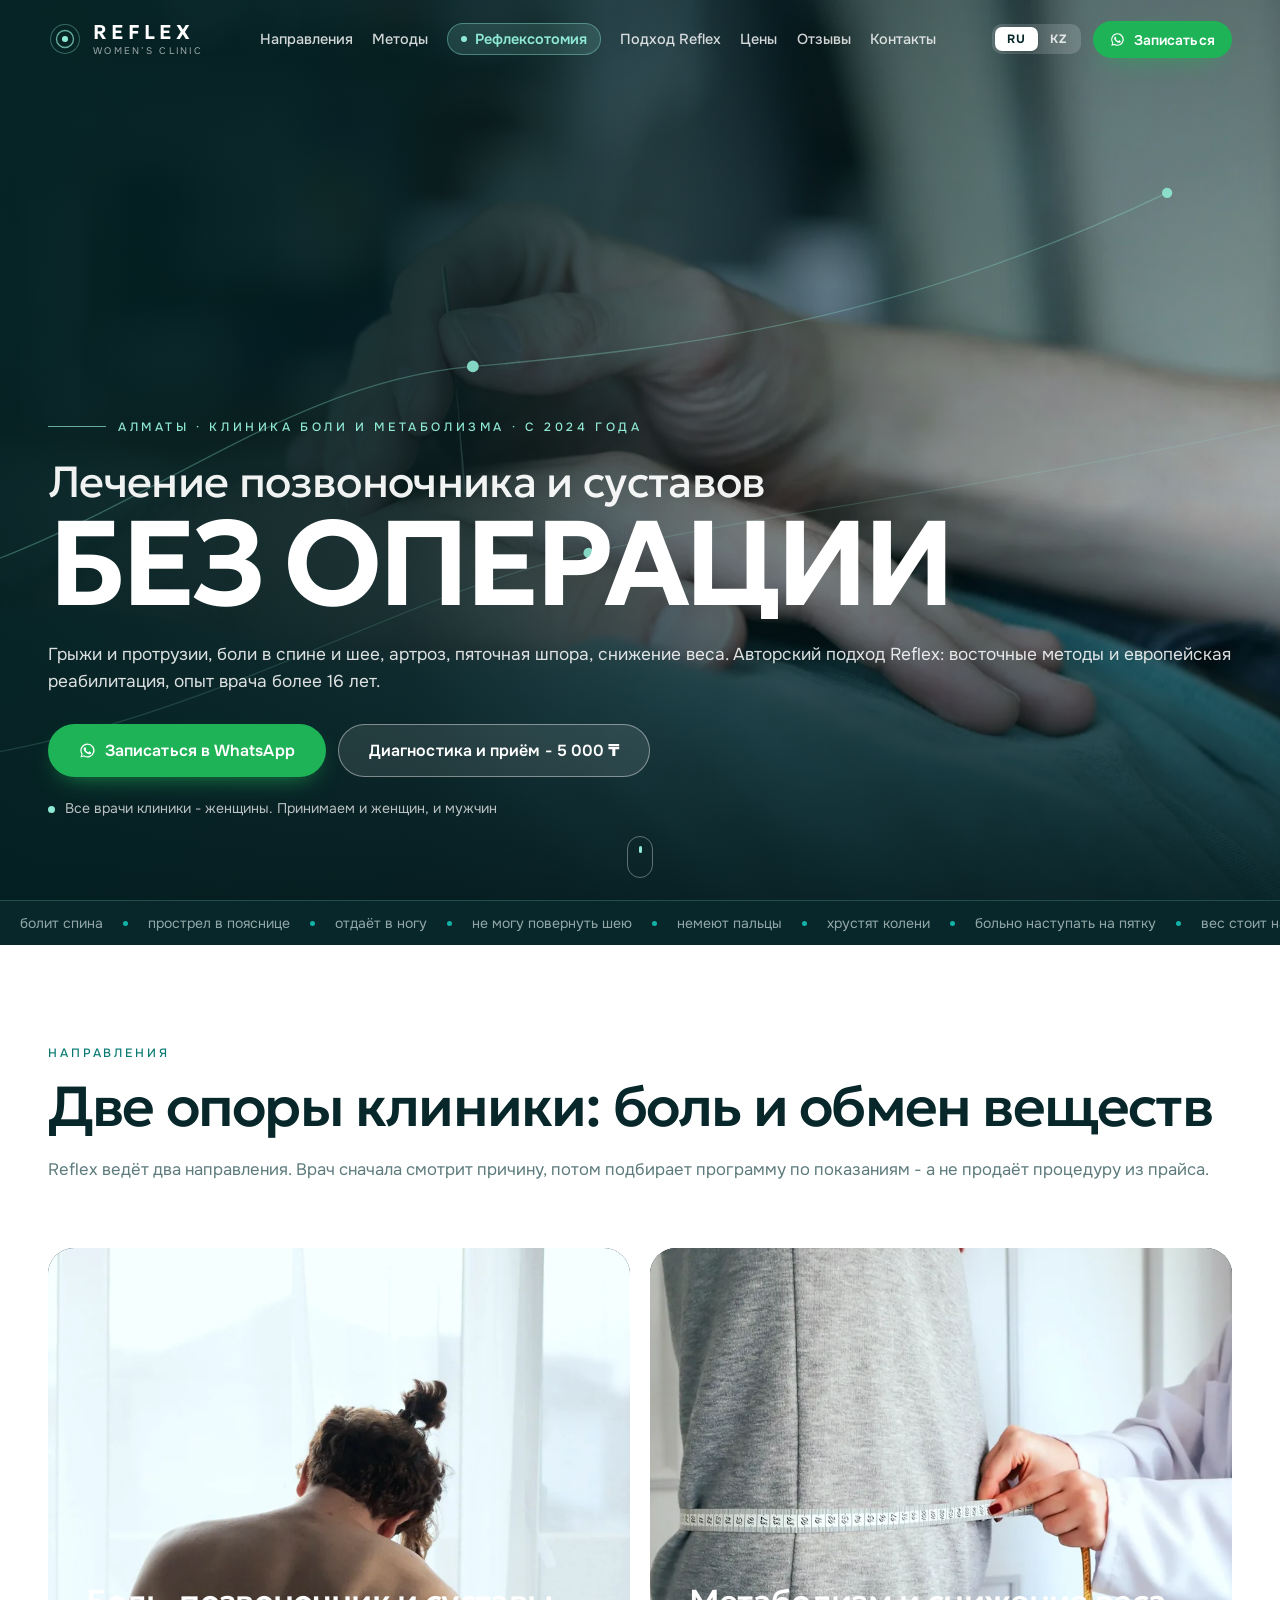
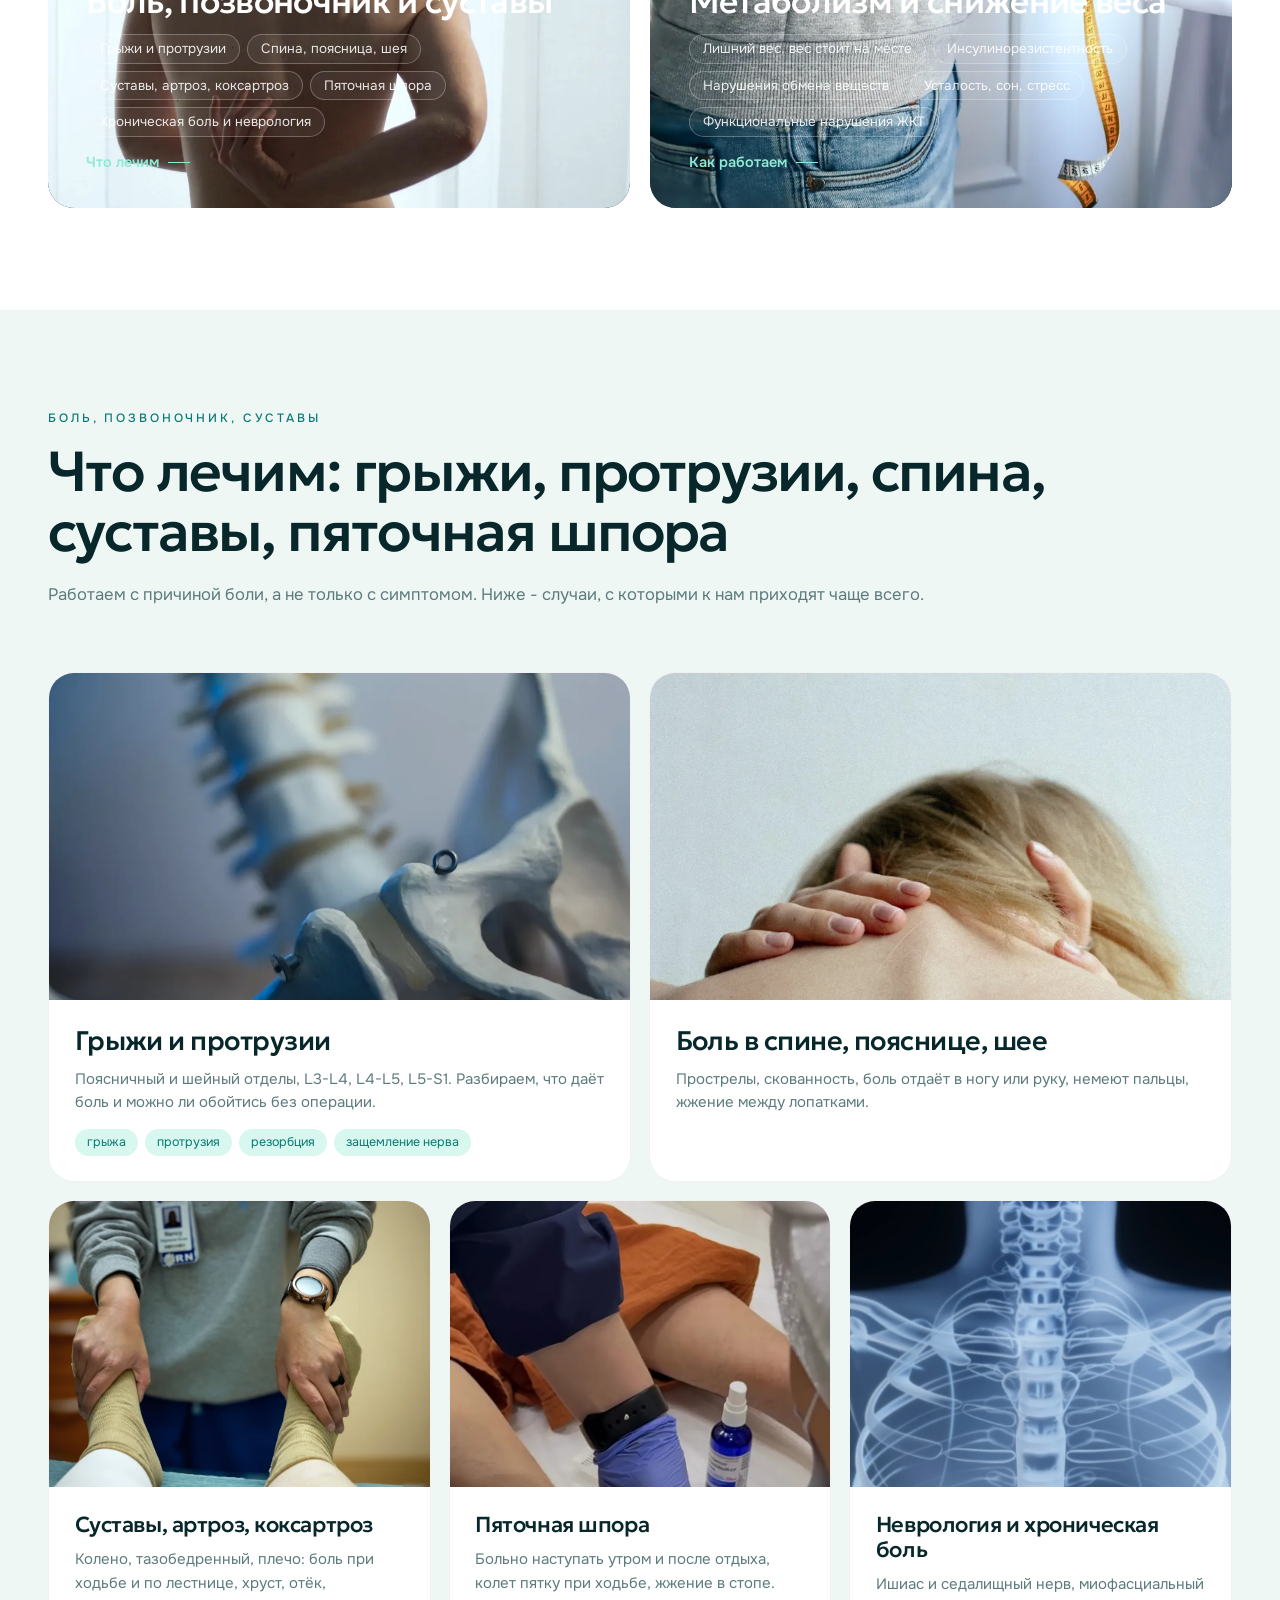
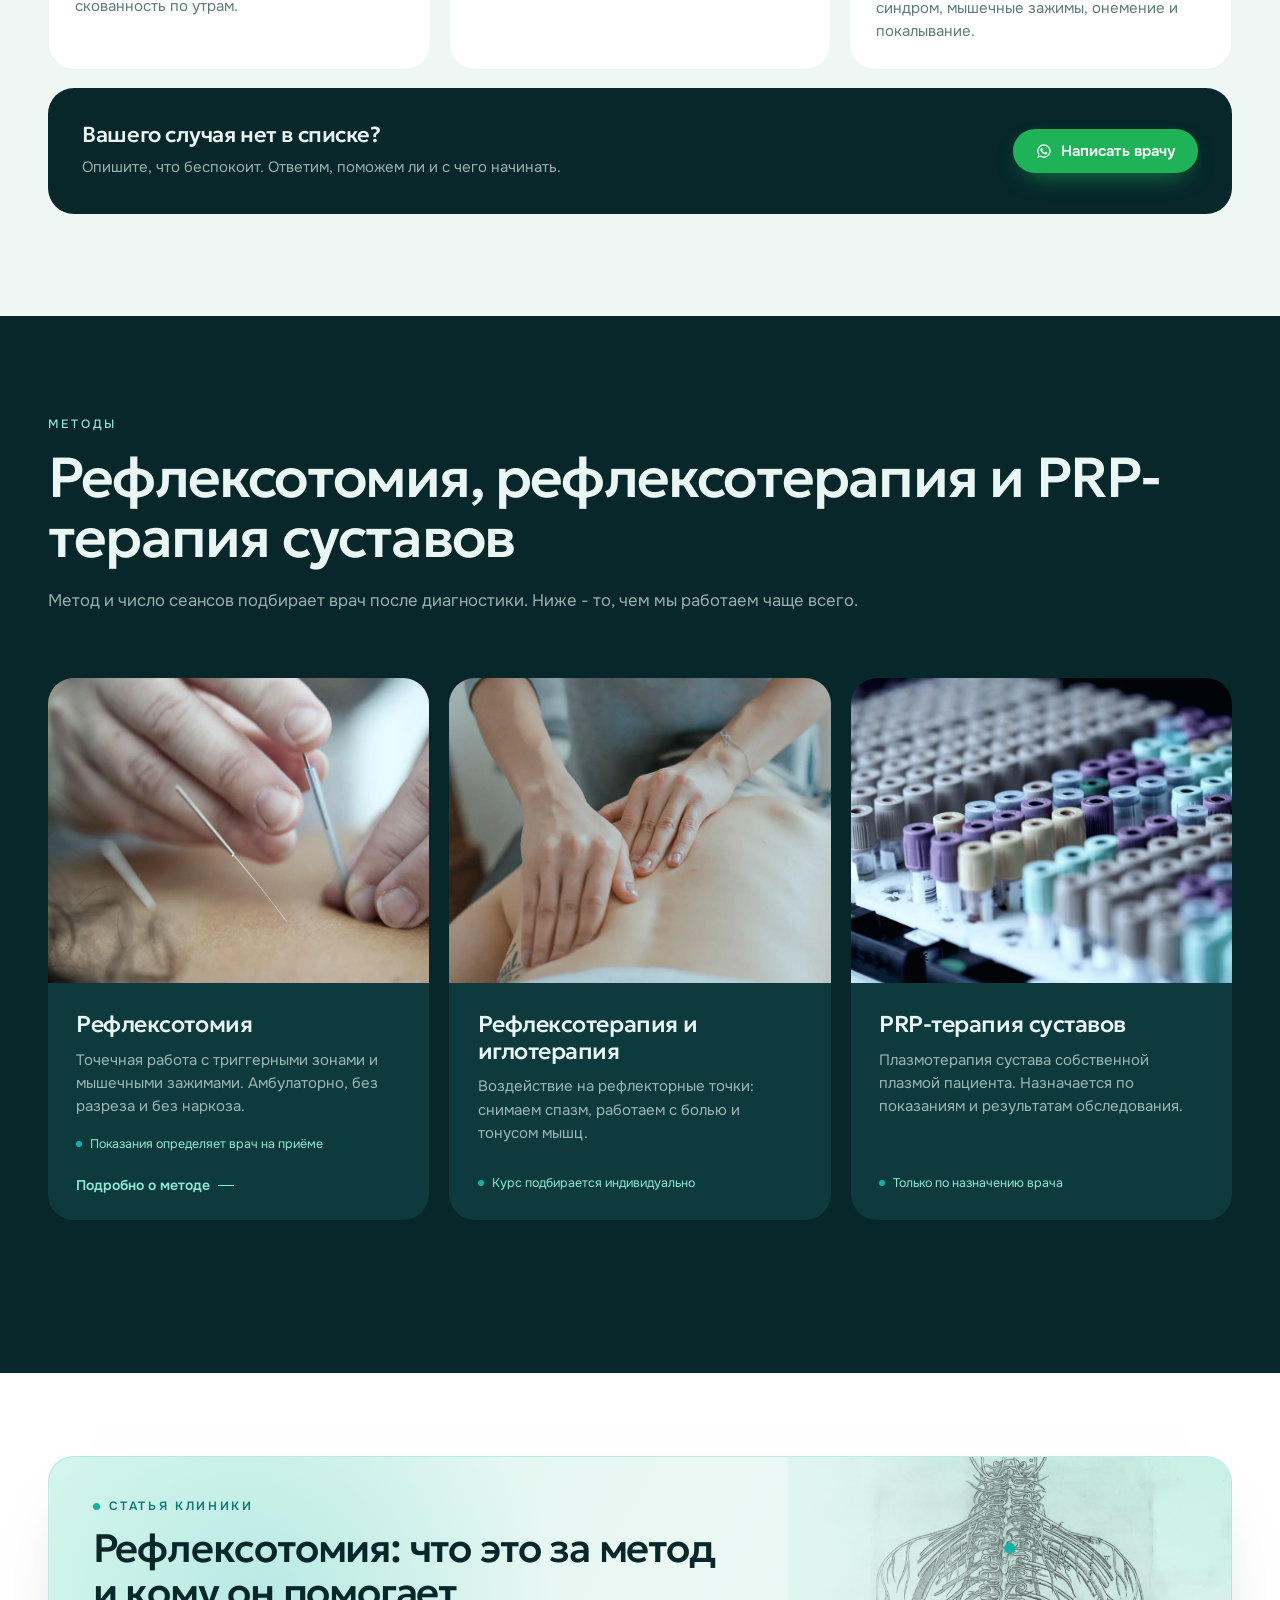
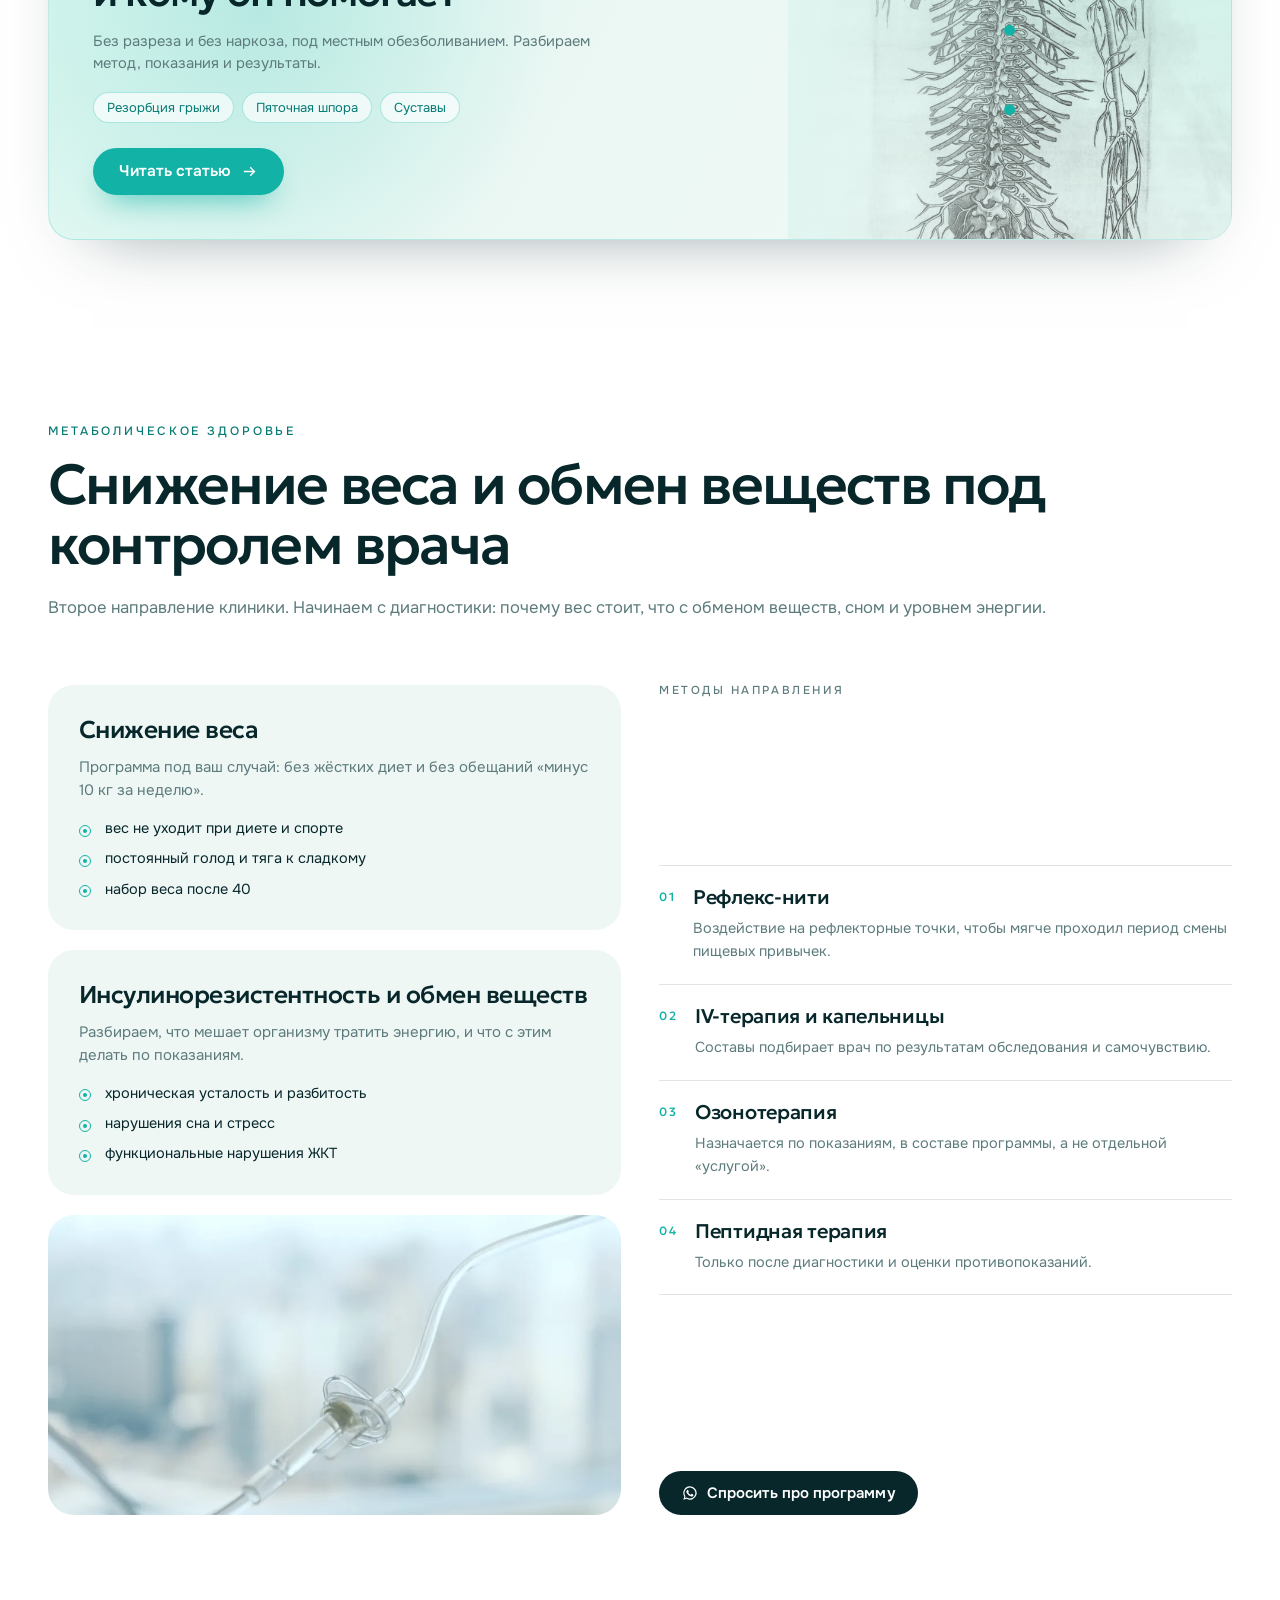
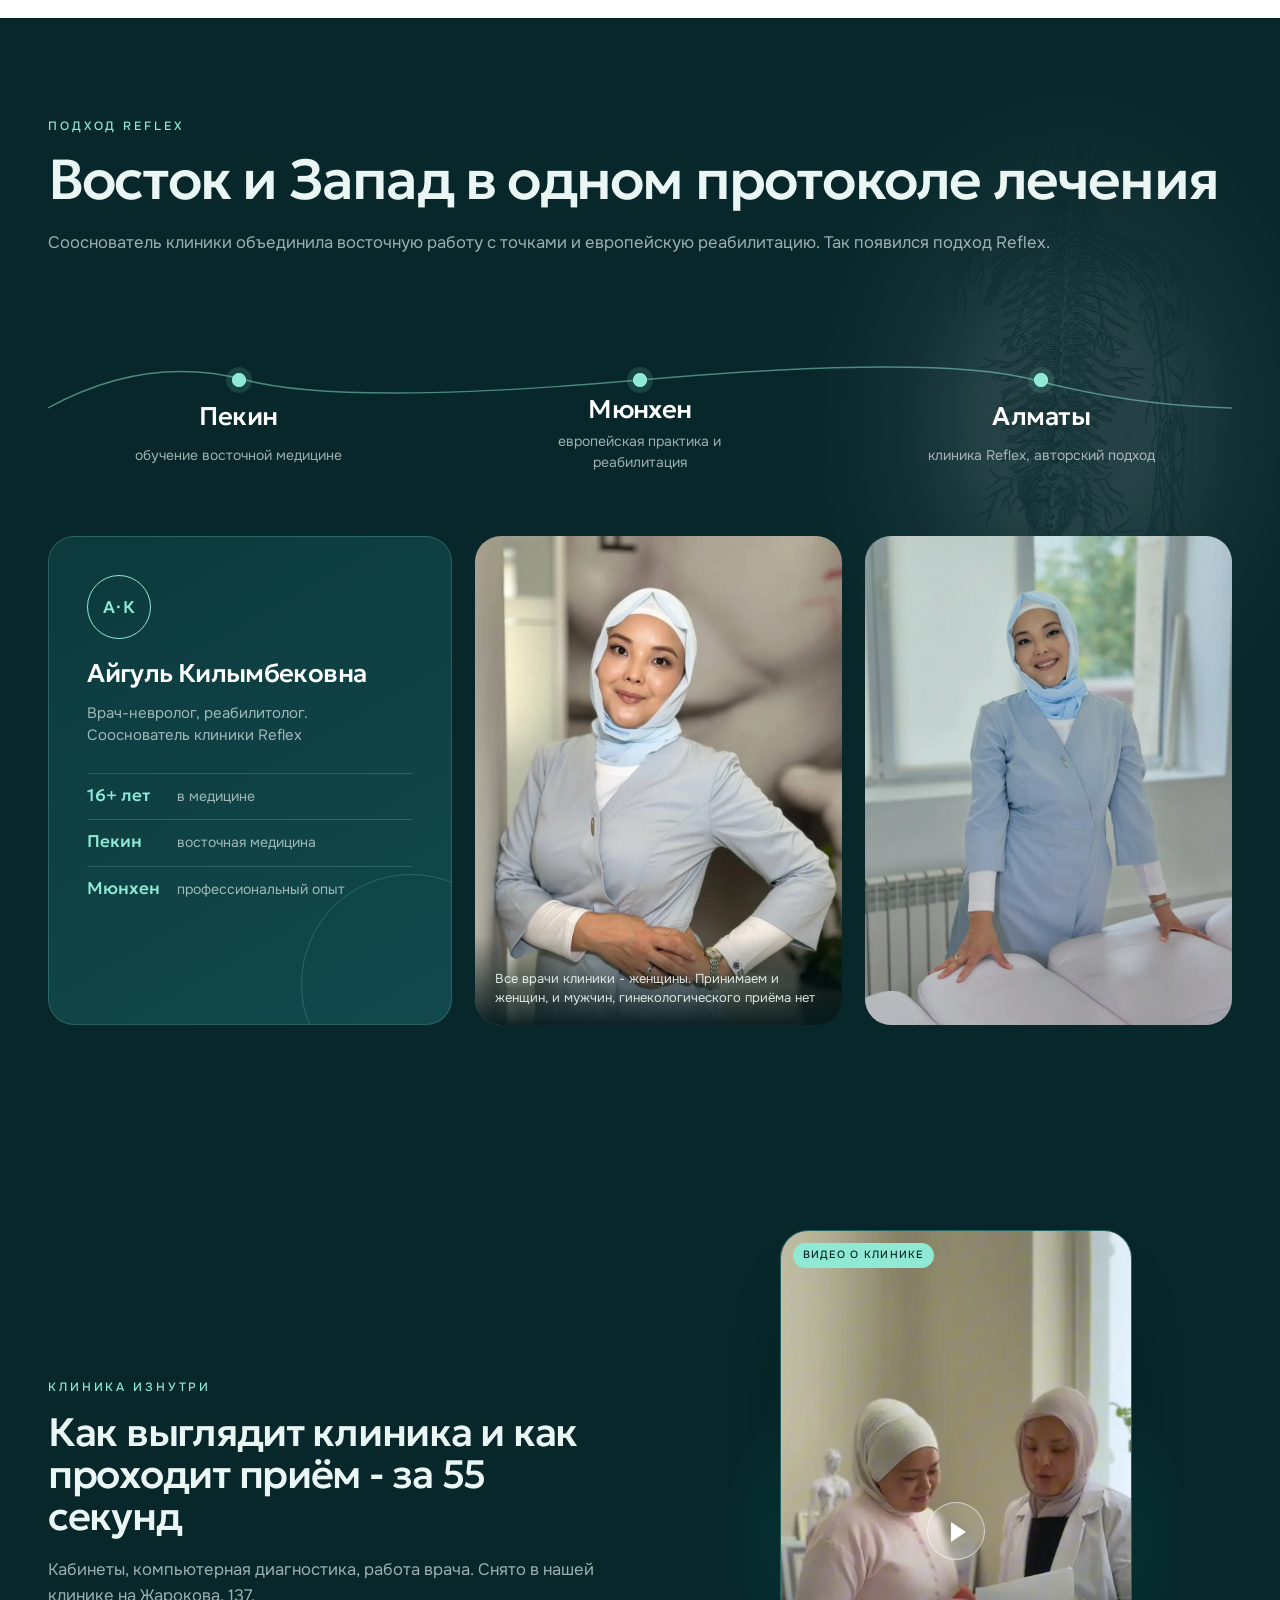
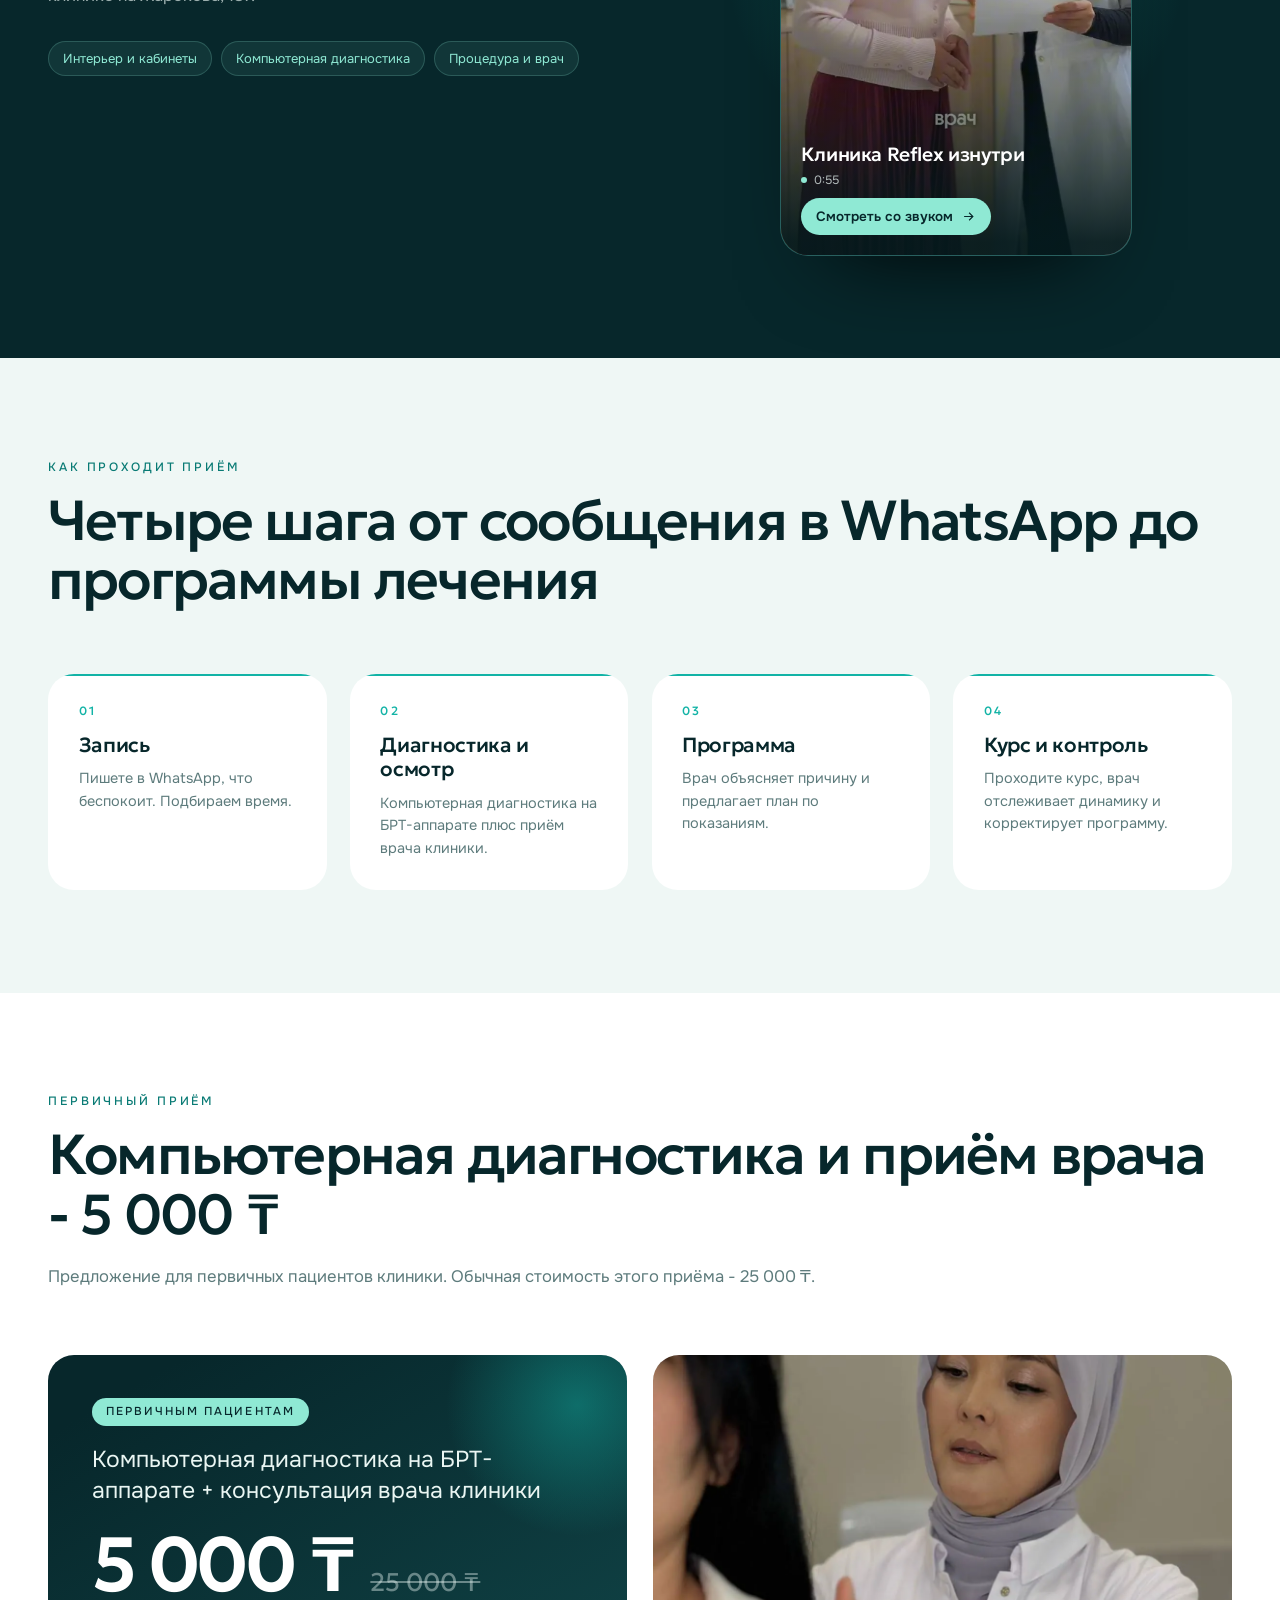
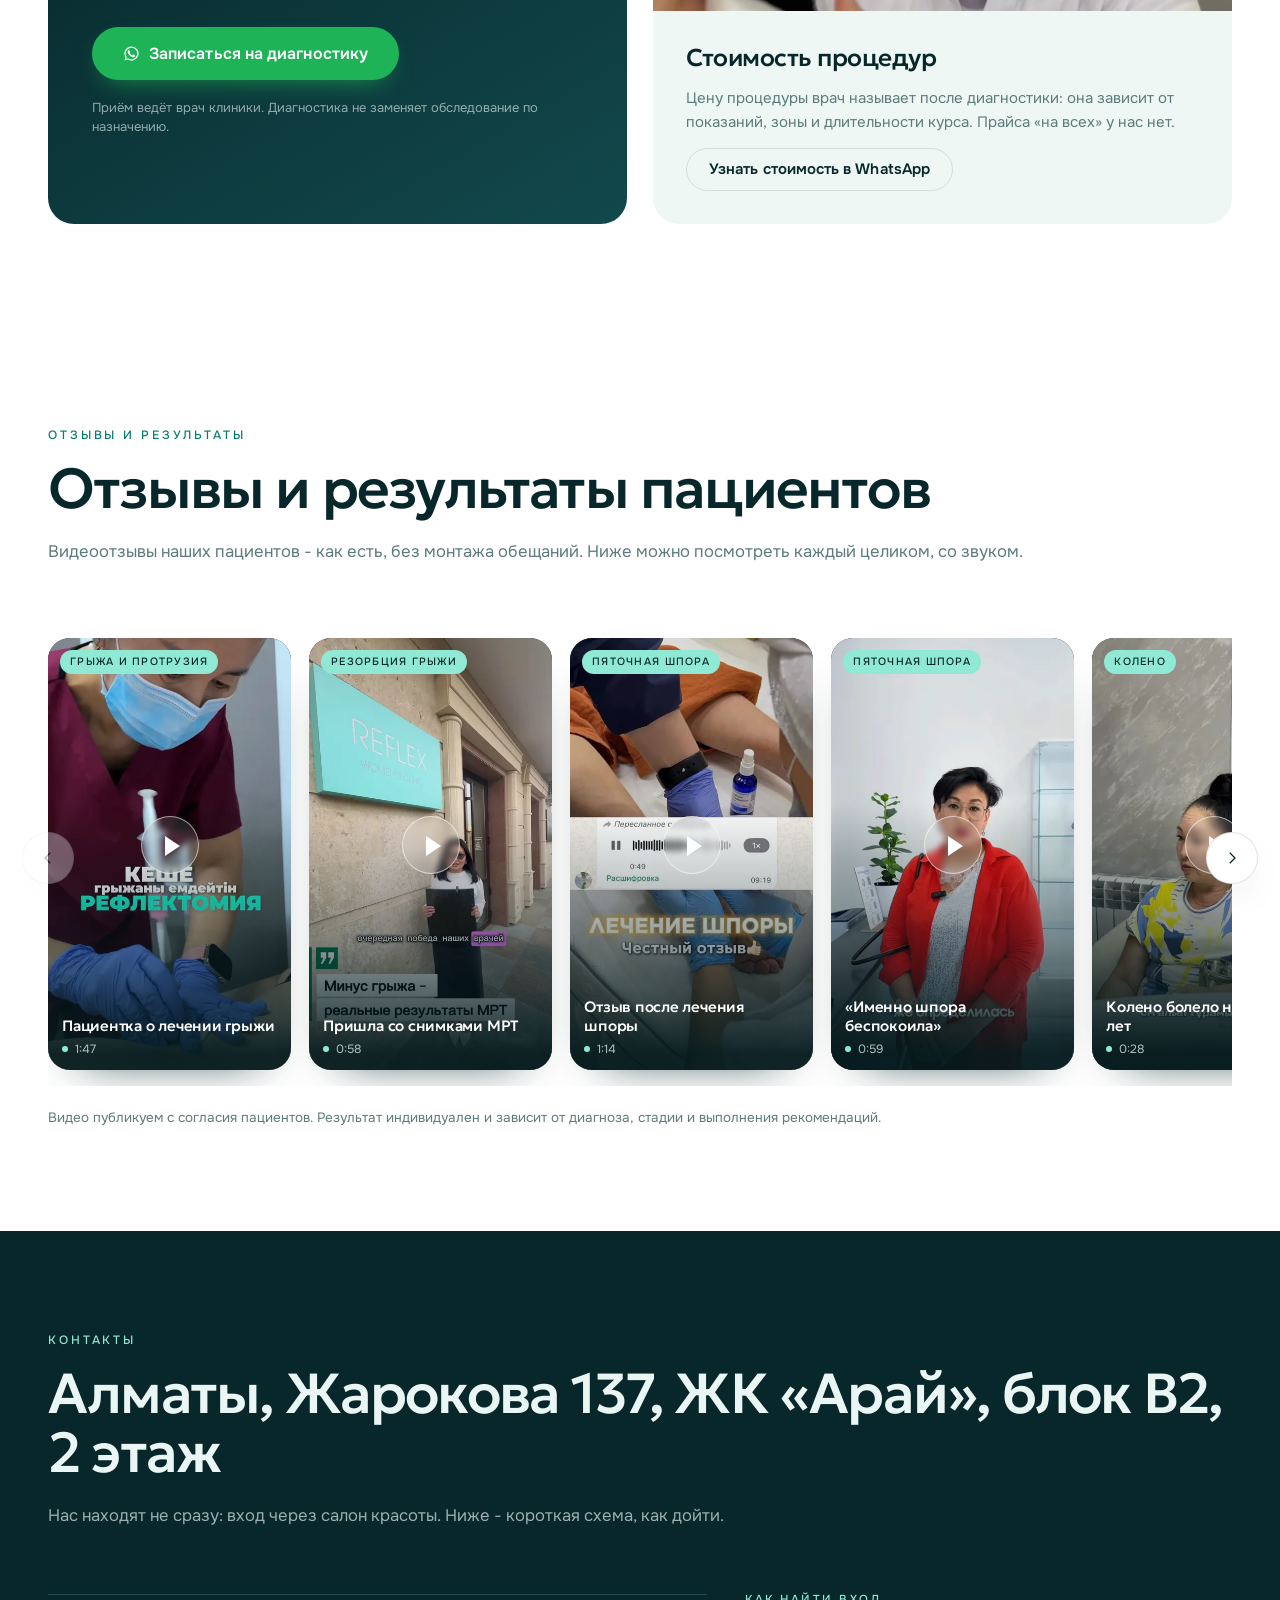
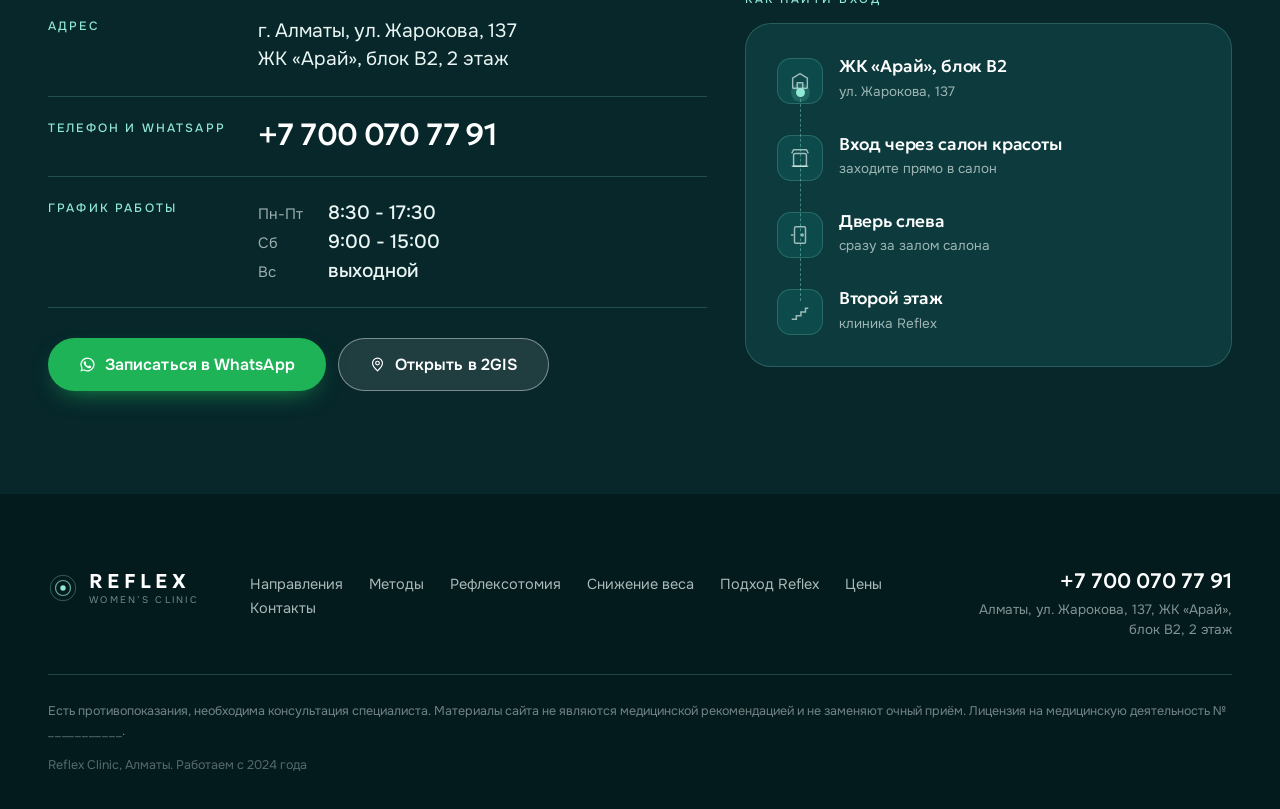
==== commit b310b927: "Откат карточек направлений, чистка блока фильма, выравнивание симметрии - карточки направлений верну" ====
--- a/index.html
+++ b/index.html
@@ -33,7 +33,7 @@
 <link rel="preconnect" href="https://fonts.gstatic.com" crossorigin>
 <link rel="preload" as="image" href="assets/hero.webp" fetchpriority="high">
 <link href="https://fonts.googleapis.com/css2?family=Geologica:wght@300;400;500;600;700&family=Onest:wght@300;400;500;600;700&display=swap" rel="stylesheet">
-<link rel="stylesheet" href="styles.css?v=20260902-2">
+<link rel="stylesheet" href="styles.css?v=20260902-3">
 <script type="application/ld+json">
 {
   "@context": "https://schema.org",
@@ -204,7 +204,7 @@
 
     <div class="dirs-grid">
       <a class="dir reveal" href="#chto-lechim" id="pozvonochnik-sustavy">
-        <span class="dir-media autoloop"><img src="assets/dir-pain.webp" width="760" height="1014" alt="Процедура при боли в спине и суставах в клинике Reflex, Алматы" loading="lazy" decoding="async"><video class="dir-loop" data-loop="assets/video/dir-pain-loop.mp4" muted loop playsinline preload="none" aria-hidden="true" tabindex="-1" disablepictureinpicture></video></span>
+        <span class="dir-media"><img src="assets/back.webp" width="1000" height="1250" alt="Боль в спине: лечение позвоночника в клинике Reflex Алматы" loading="lazy" decoding="async"></span>
         <span class="dir-body">
           <span class="dir-h" data-i="dir1_h">Боль, позвоночник и суставы</span>
           <span class="dir-list">
@@ -219,7 +219,7 @@
       </a>
 
       <a class="dir reveal" href="#metabolizm" id="metabolizm-link">
-        <span class="dir-media autoloop"><img src="assets/dir-metab.webp" width="760" height="586" alt="Компьютерная диагностика перед программой снижения веса, клиника Reflex" loading="lazy" decoding="async"><video class="dir-loop" data-loop="assets/video/dir-metab-loop.mp4" muted loop playsinline preload="none" aria-hidden="true" tabindex="-1" disablepictureinpicture></video></span>
+        <span class="dir-media"><img src="assets/weight.webp" width="1200" height="800" alt="Снижение веса под контролем врача в клинике Reflex Алматы" loading="lazy" decoding="async"></span>
         <span class="dir-body">
           <span class="dir-h" data-i="dir2_h">Метаболизм и снижение веса</span>
           <span class="dir-list">
@@ -508,9 +508,6 @@
         <li data-i="fl_c2">Компьютерная диагностика</li>
         <li data-i="fl_c3">Процедура и врач</li>
       </ul>
-      <figure class="film-still reveal">
-        <img src="assets/doc-suit.webp" width="820" height="1093" alt="Врач клиники Reflex в кабинете, Алматы" loading="lazy" decoding="async">
-      </figure>
     </div>
 
     <div class="film-stage reveal">
@@ -791,6 +788,6 @@
   </a>
 </div>
 
-<script src="script.js?v=20260902-2" defer></script>
+<script src="script.js?v=20260902-3" defer></script>
 </body>
 </html>
--- a/styles.css
+++ b/styles.css
@@ -274,15 +274,8 @@
 }
 .dir-media{position:absolute;inset:0;display:block}
 .dir-media img{width:100%;height:100%;object-fit:cover;transition:transform 1.1s var(--ease),filter .6s}
-.dir-loop{
-  position:absolute;inset:0;width:100%;height:100%;object-fit:cover;object-position:center 44%;
-  opacity:0;transition:opacity .9s var(--ease),transform 1.1s var(--ease);
-}
-.dir-media.is-live .dir-loop{opacity:1}
-.dir:hover .dir-loop{transform:scale(1.05)}
-/* в узком вьюпорте кадр режется по бокам - держим врача в кадре */
-#metabolizm-link .dir-media img,#metabolizm-link .dir-loop{object-position:34% 50%}
-.dir::after{
+.dir-media.is-live .dir:hover /* в узком вьюпорте кадр режется по бокам - держим врача в кадре */
+#metabolizm-link .dir-media img,#metabolizm-link .dir::after{
   content:"";position:absolute;inset:0;z-index:1;
   background:linear-gradient(0deg,rgba(4,26,29,.94) 6%,rgba(4,26,29,.55) 44%,rgba(4,26,29,.16) 100%);
   transition:opacity .5s;
@@ -344,11 +337,11 @@
 .met{border-radius:var(--r-lg);overflow:hidden;background:var(--ink-2);display:flex;flex-direction:column}
 .met-media{position:relative;aspect-ratio:5/4;overflow:hidden}
 .met-media img{width:100%;height:100%;object-fit:cover;filter:saturate(.9)}
-.met-body{padding:clamp(22px,2.2vw,32px);display:grid;gap:11px;align-content:start;flex:1}
+.met-body{padding:clamp(22px,2.2vw,32px);display:flex;flex-direction:column;gap:11px;flex:1}
 .met-h{font:500 clamp(20px,1.8vw,27px)/1.15 var(--f-disp);letter-spacing:-.02em}
 .met-p{font:400 15px/1.55 var(--f-text);color:var(--muted-d)}
 .met-note{
-  margin-top:6px;font:400 12.5px/1.4 var(--f-text);color:var(--mint);
+  margin-top:auto;padding-top:6px;font:400 12.5px/1.4 var(--f-text);color:var(--mint);
   display:flex;align-items:center;gap:8px;
 }
 .met-note::before{content:"";width:6px;height:6px;border-radius:50%;background:var(--turq);flex:0 0 auto}
@@ -406,7 +399,7 @@
 }
 .artcard-media img{
   position:absolute;inset:0;width:100%;height:100%;object-fit:cover;object-position:center 14%;
-  mix-blend-mode:multiply;filter:contrast(1.14) saturate(0);opacity:.9;
+  mix-blend-mode:multiply;filter:contrast(1.14) saturate(0);opacity:.9;transform:scale(1.34);
   transition:transform 1.2s var(--ease);
 }
 .artcard:hover .artcard-media img{transform:scale(1.04)}
@@ -424,7 +417,7 @@
 /* ============================================================
    МЕТАБОЛИЗМ
    ============================================================ */
-.metab-grid{display:grid;grid-template-columns:1fr 1fr;gap:clamp(20px,3vw,54px);align-items:start}
+.metab-grid{display:grid;grid-template-columns:1fr 1fr;gap:clamp(20px,3vw,54px);align-items:stretch}
 .metab-left{display:grid;gap:clamp(14px,1.6vw,20px)}
 .mbox{background:var(--mist);border-radius:var(--r-lg);padding:clamp(22px,2.4vw,34px);display:grid;gap:12px}
 .mbox-h{font:500 clamp(20px,1.9vw,28px)/1.15 var(--f-disp);letter-spacing:-.02em}
@@ -439,7 +432,7 @@
 .metab-photo{margin:0;border-radius:var(--r-lg);overflow:hidden}
 .metab-photo img{width:100%;height:clamp(200px,26vw,300px);object-fit:cover}
 
-.metab-right{position:sticky;top:110px}
+.metab-right{display:flex;flex-direction:column;justify-content:space-between;align-items:flex-start}
 .mlist{display:grid;gap:2px;margin-bottom:26px}
 .mrow{display:grid;grid-template-columns:auto 1fr;gap:18px;padding:20px 0;border-top:1px solid var(--line);transition:padding-left .45s var(--ease)}
 .mrow:last-child{border-bottom:1px solid var(--line)}
@@ -472,7 +465,7 @@
 .route-steps b{font:500 clamp(20px,2vw,29px)/1.1 var(--f-disp);letter-spacing:-.02em;color:#fff}
 .route-steps span{font:400 14px/1.45 var(--f-text);color:var(--muted-d);max-width:230px}
 
-.doc{display:grid;grid-template-columns:1.15fr .95fr .7fr;gap:clamp(14px,1.8vw,26px);align-items:stretch}
+.doc{display:grid;grid-template-columns:1.1fr 1fr 1fr;gap:clamp(14px,1.8vw,26px);align-items:stretch}
 .doc-card{
   background:linear-gradient(150deg,var(--ink-2),var(--ink-3));border:1px solid var(--line-d);
   border-radius:var(--r-lg);padding:clamp(26px,3vw,44px);display:grid;align-content:start;gap:14px;position:relative;overflow:hidden;
@@ -486,7 +479,7 @@
   border:1px solid var(--mint);color:var(--mint);
   font:500 17px/1 var(--f-disp);letter-spacing:.08em;margin-bottom:6px;
 }
-.doc-name{font:500 clamp(24px,2.4vw,34px)/1.1 var(--f-disp);letter-spacing:-.025em;color:#fff}
+.doc-name{font:500 clamp(22px,2vw,29px)/1.1 var(--f-disp);letter-spacing:-.025em;color:#fff}
 .doc-role{font:400 15px/1.5 var(--f-text);color:var(--muted-d)}
 .doc-facts{display:grid;gap:0;margin-top:12px}
 .doc-facts li{display:flex;align-items:baseline;gap:12px;padding:13px 0;border-top:1px solid var(--line-d)}
@@ -517,7 +510,7 @@
 /* ============================================================
    ЦЕНЫ
    ============================================================ */
-.price-grid{display:grid;grid-template-columns:1.05fr .95fr;gap:clamp(16px,2vw,28px);align-items:stretch}
+.price-grid{display:grid;grid-template-columns:1fr 1fr;gap:clamp(16px,2vw,28px);align-items:stretch}
 .price-card{
   position:relative;overflow:hidden;border-radius:var(--r-lg);padding:clamp(28px,3.4vw,52px);
   background:linear-gradient(150deg,var(--ink) 10%,var(--ink-3) 100%);color:#EAF6F3;
@@ -613,7 +606,7 @@
 .foot-contacts{display:grid;gap:8px;justify-items:end;text-align:right}
 .foot-tel{font:500 21px/1 var(--f-disp);color:#fff;transition:color .3s}
 .foot-tel:hover{color:var(--mint)}
-.foot-addr{font:400 13.5px/1.5 var(--f-text);color:rgba(234,246,243,.55);max-width:320px}
+.foot-addr{font:400 13.5px/1.5 var(--f-text);color:rgba(234,246,243,.55);max-width:268px}
 .foot-bottom{padding-top:26px;display:grid;gap:14px}
 .disclaimer{font:400 12.5px/1.6 var(--f-text);color:rgba(234,246,243,.48)}
 .lic-slot{color:rgba(234,246,243,.36);letter-spacing:.06em}
@@ -648,7 +641,6 @@
 }
 @media (max-width:1100px){
   .steps{grid-template-columns:repeat(2,1fr)}
-  .metab-right{position:static}
 }
 @media (max-width:980px){
   .artcard{grid-template-columns:1.05fr .95fr}
@@ -721,7 +713,6 @@
   .ticker-row{animation:none}
 }
 
-
 /* линия-импульс: прогресс чтения страницы */
 .progress{
   position:fixed;left:0;top:0;height:2px;width:100%;z-index:95;transform-origin:0 50%;
@@ -741,7 +732,7 @@
 
 /* ссылка на страницу-статью из карточки метода */
 .met-link{
-  display:inline-flex;align-items:center;gap:8px;margin-top:14px;
+  display:inline-flex;align-self:flex-start;align-items:center;gap:8px;margin-top:14px;
   font:600 14px/1 var(--f-text);color:var(--mint);
   transition:gap .3s var(--ease),color .3s;
 }
@@ -827,9 +818,6 @@
   font:400 13px/1 var(--f-text);color:var(--mint);
   background:rgba(143,233,212,.08);border:1px solid var(--line-d);border-radius:999px;padding:10px 14px;
 }
-.film-still{margin:0;width:min(300px,60%);border-radius:18px;overflow:hidden;position:relative}
-.film-still img{width:100%;height:100%;object-fit:cover;filter:saturate(.86) brightness(.94)}
-.film-still::after{content:"";position:absolute;inset:0;background:linear-gradient(160deg,rgba(18,179,166,.18),rgba(4,26,29,.34))}
 .film-stage{position:relative;display:grid;place-items:center}
 .film-stage::before{
   content:"";position:absolute;width:88%;aspect-ratio:1;border-radius:50%;z-index:0;pointer-events:none;
@@ -895,8 +883,7 @@
 }
 @media (max-width:980px){
   .film-in{grid-template-columns:1fr}
-  .film-still{display:none}
-  .film-stage{order:-1}
+    .film-stage{order:-1}
 }
 @media (max-width:640px){
   .reel{flex:0 0 min(72vw,250px)}
@@ -905,6 +892,6 @@
   .vmodal-box{align-content:center}
 }
 @media (prefers-reduced-motion:reduce){
-  .reel-loop,.film-card .reel-loop,.dir-loop,.hero-vid{display:none}
+  .reel-loop,.film-card .reel-loop,.hero-vid{display:none}
   .reels{scroll-behavior:auto}
 }
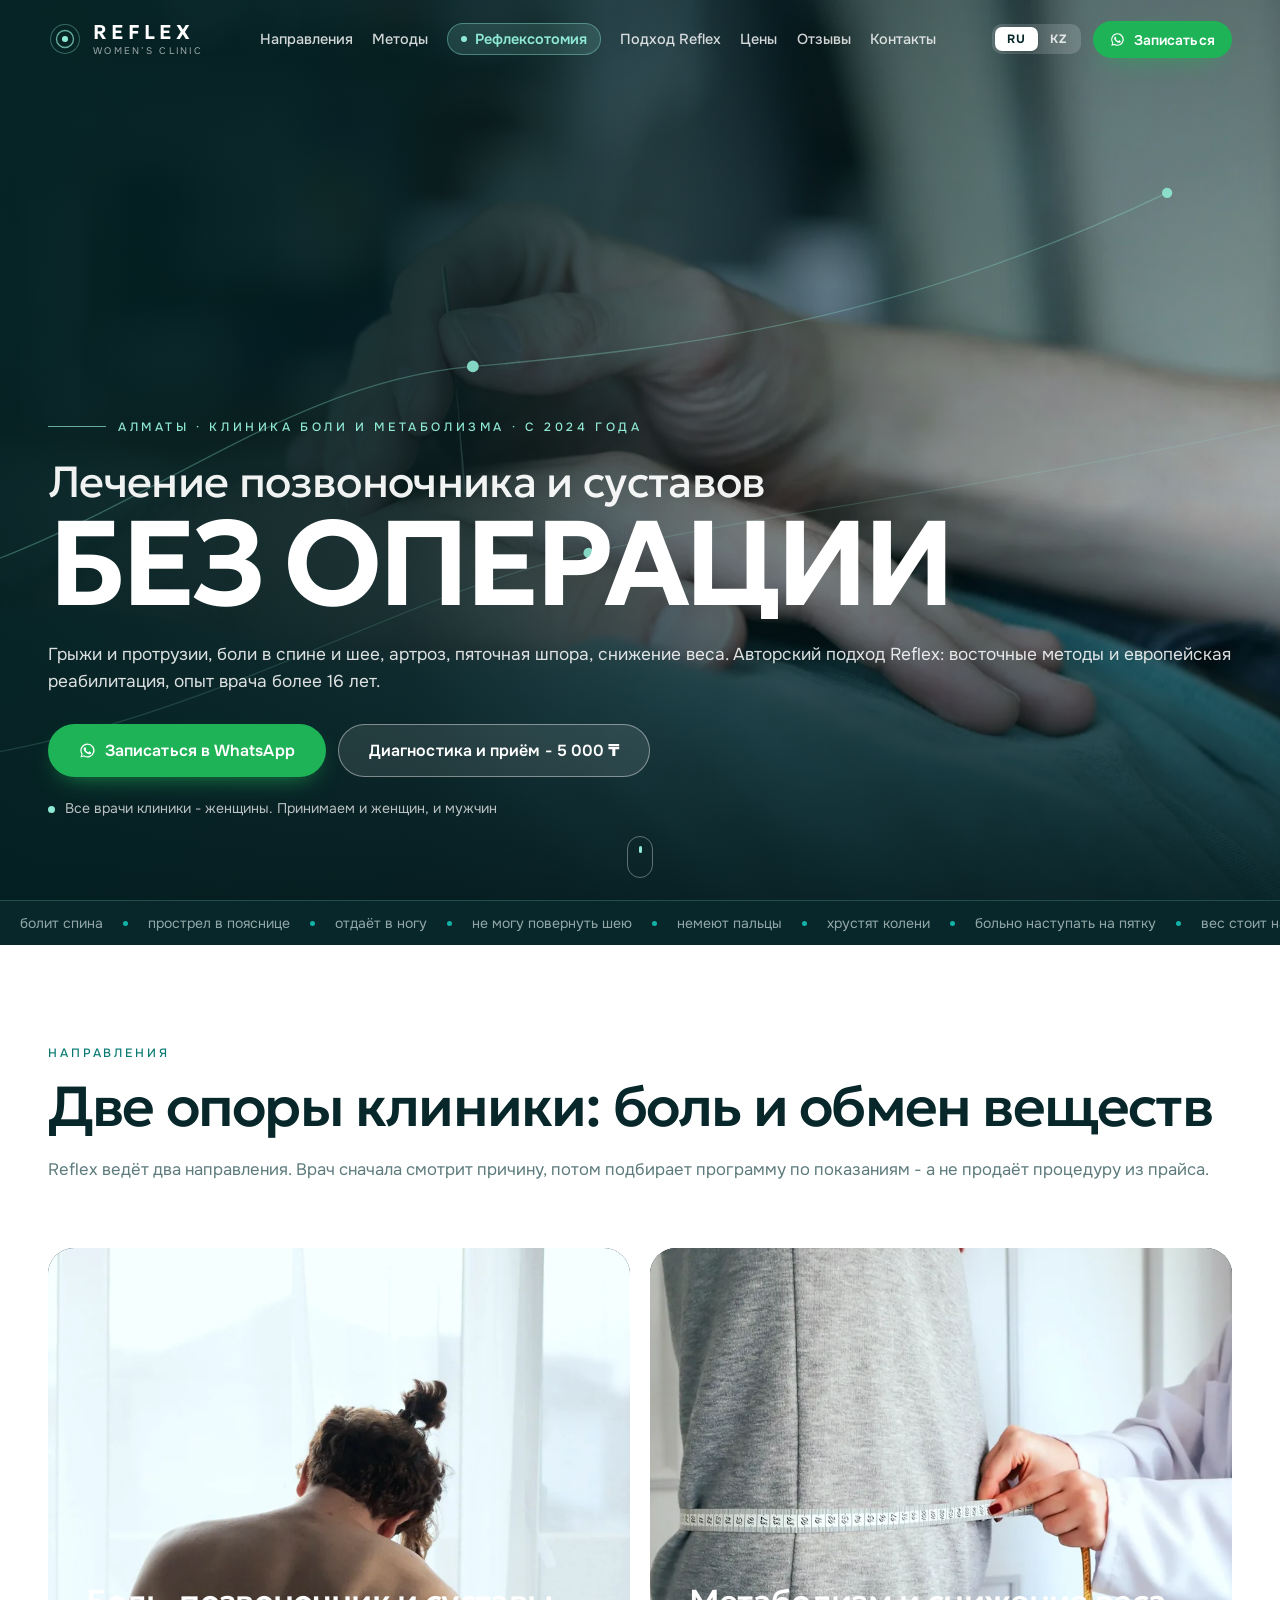
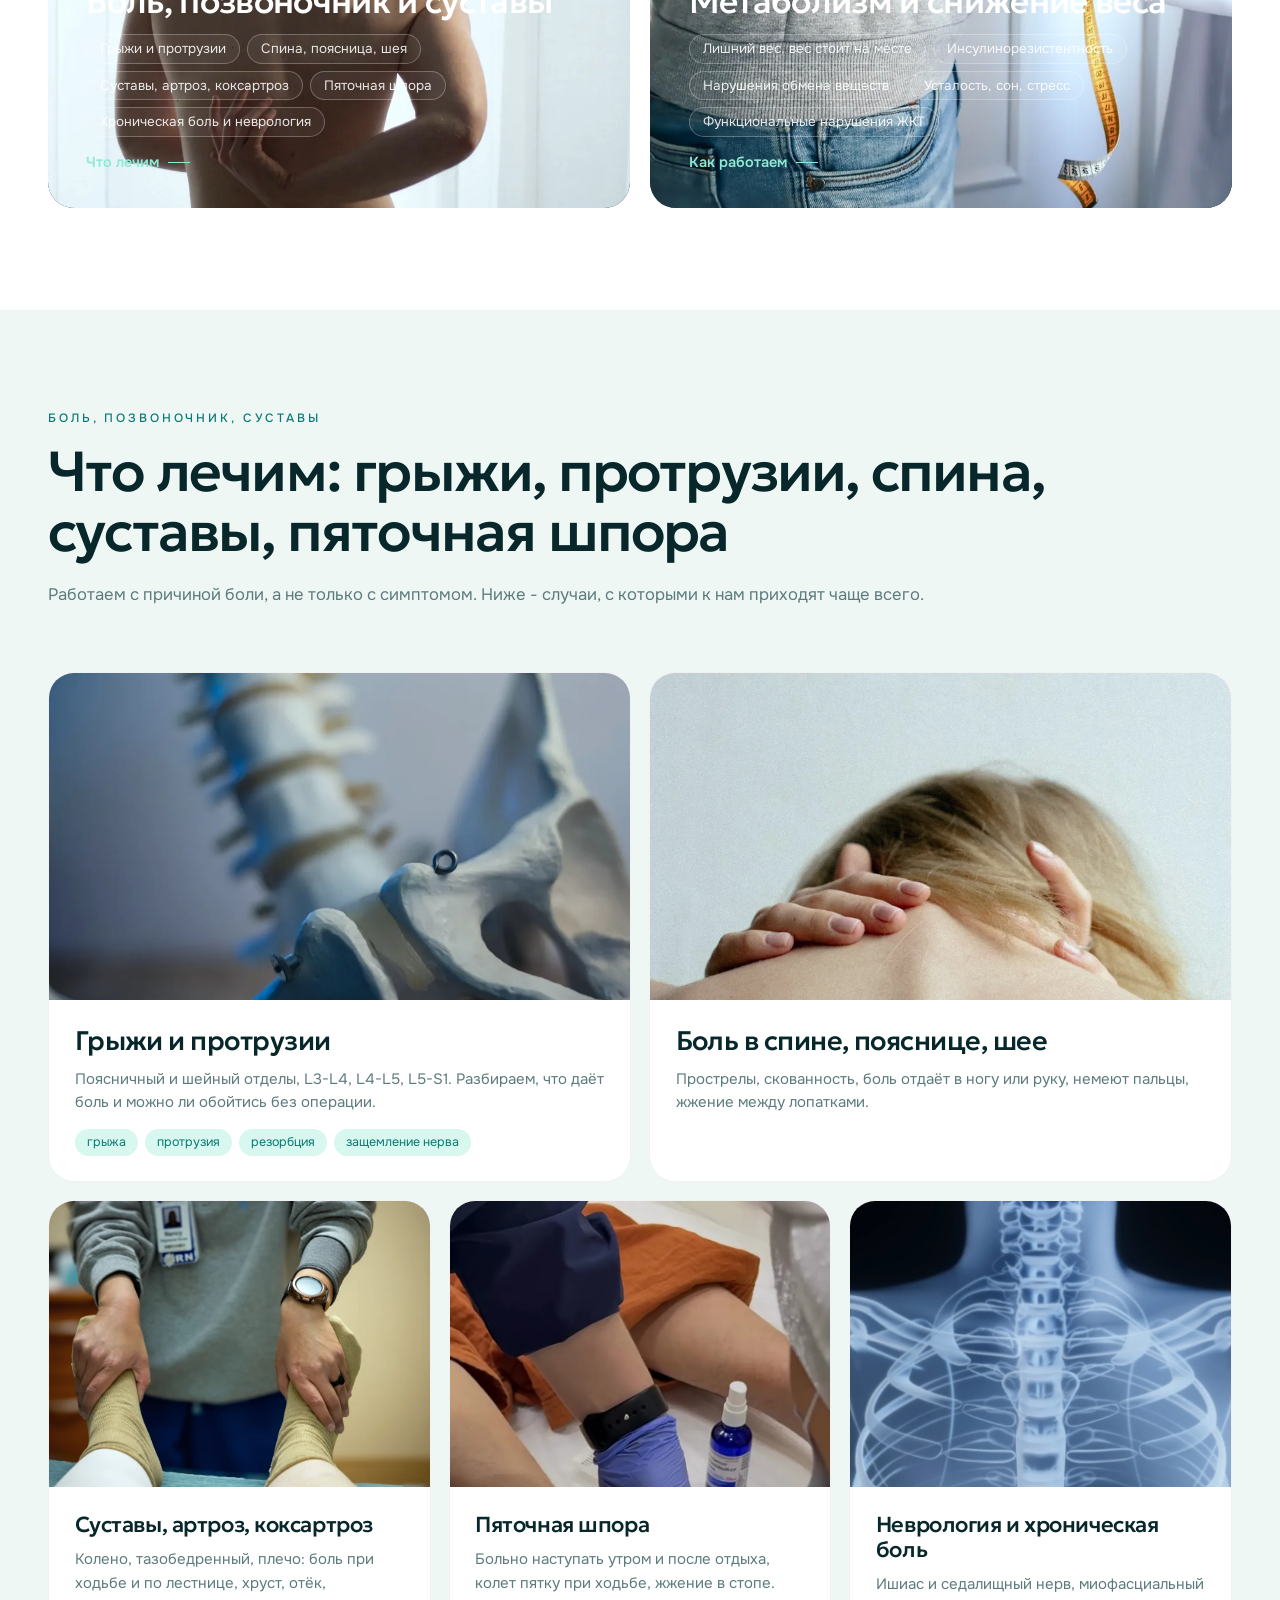
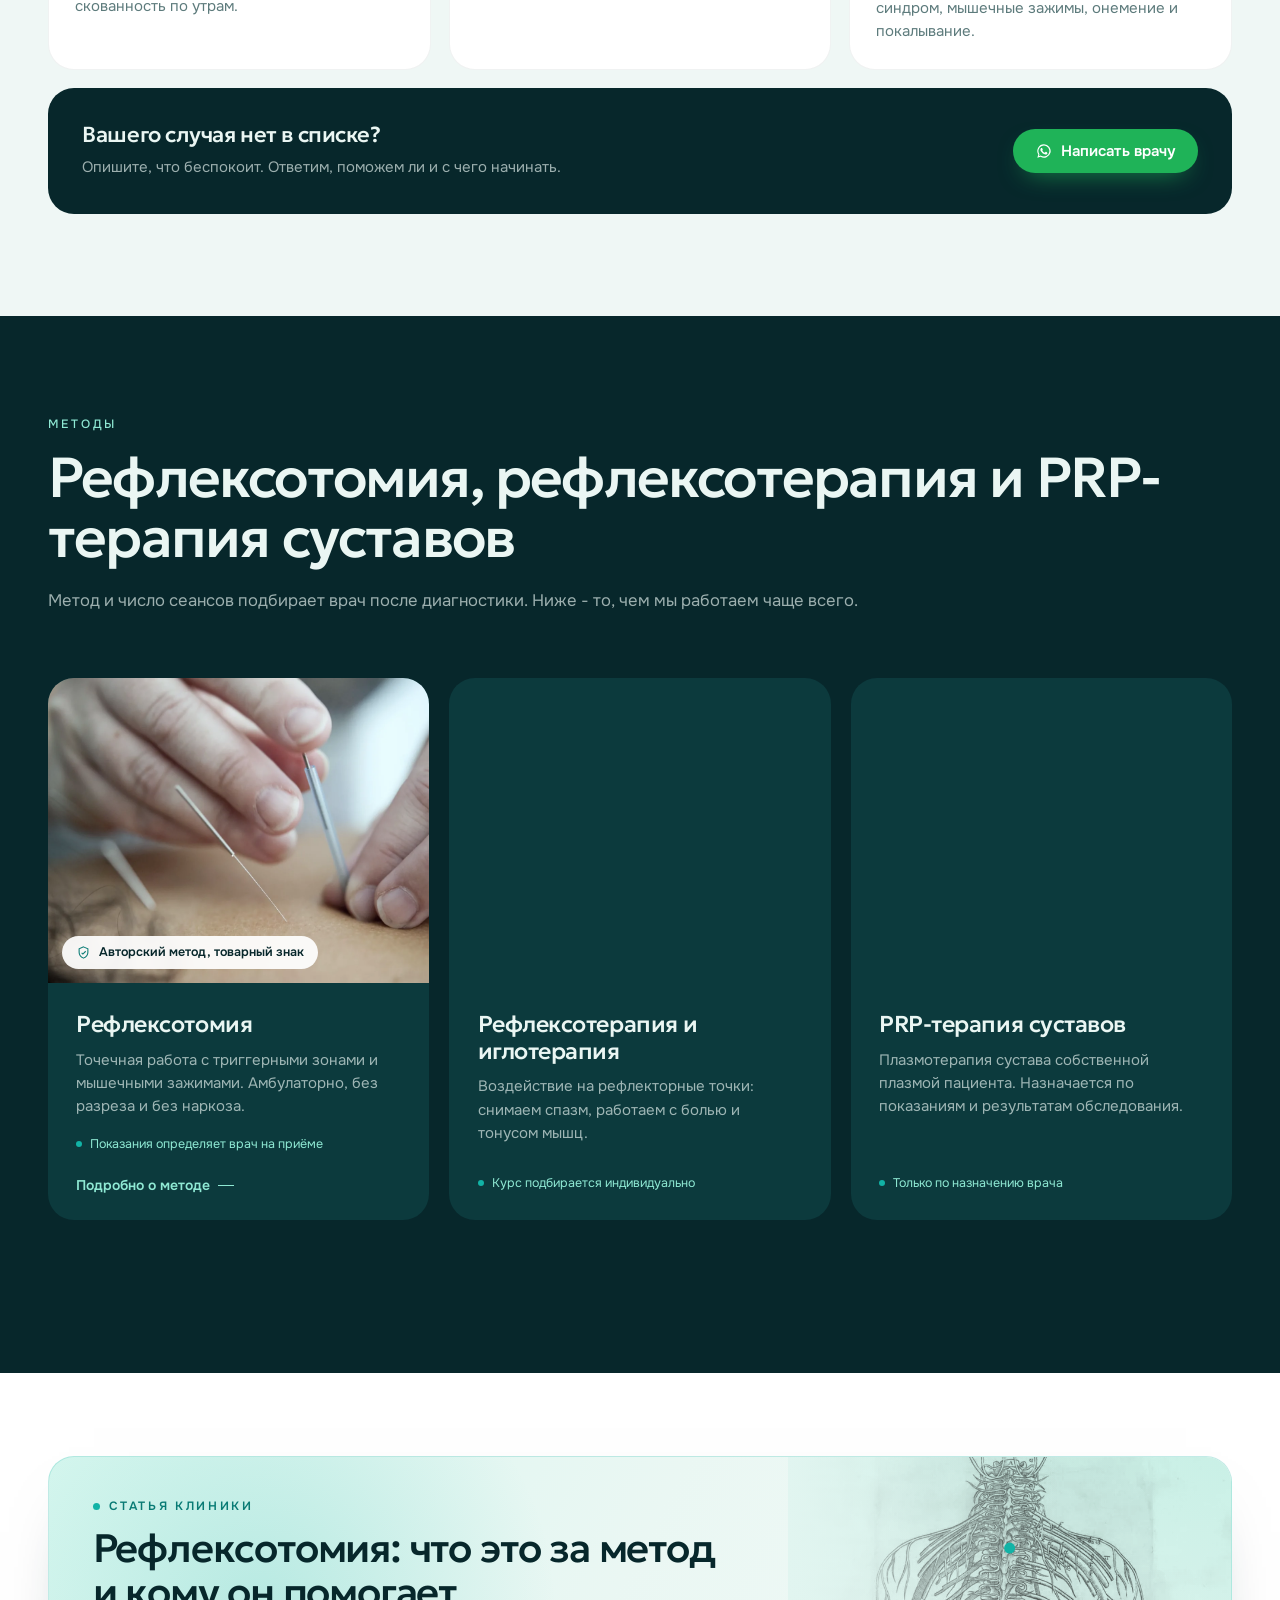
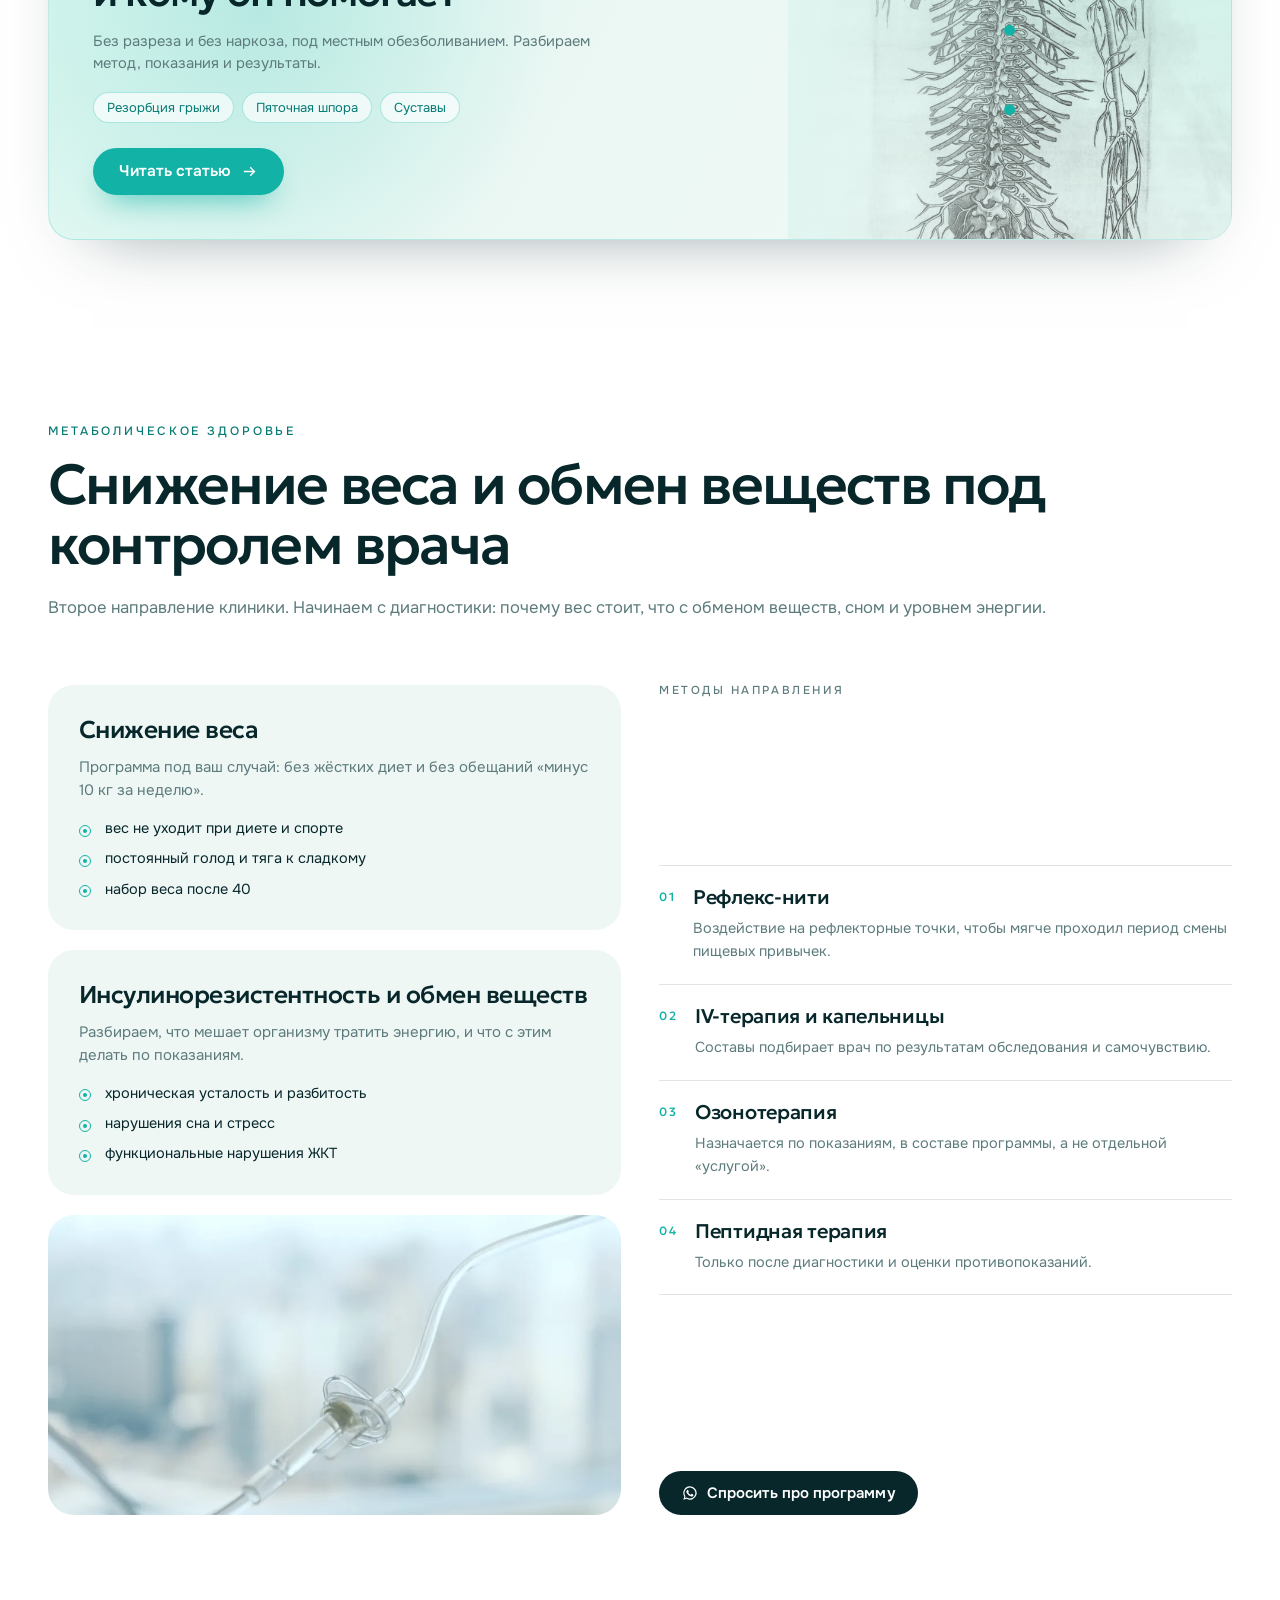
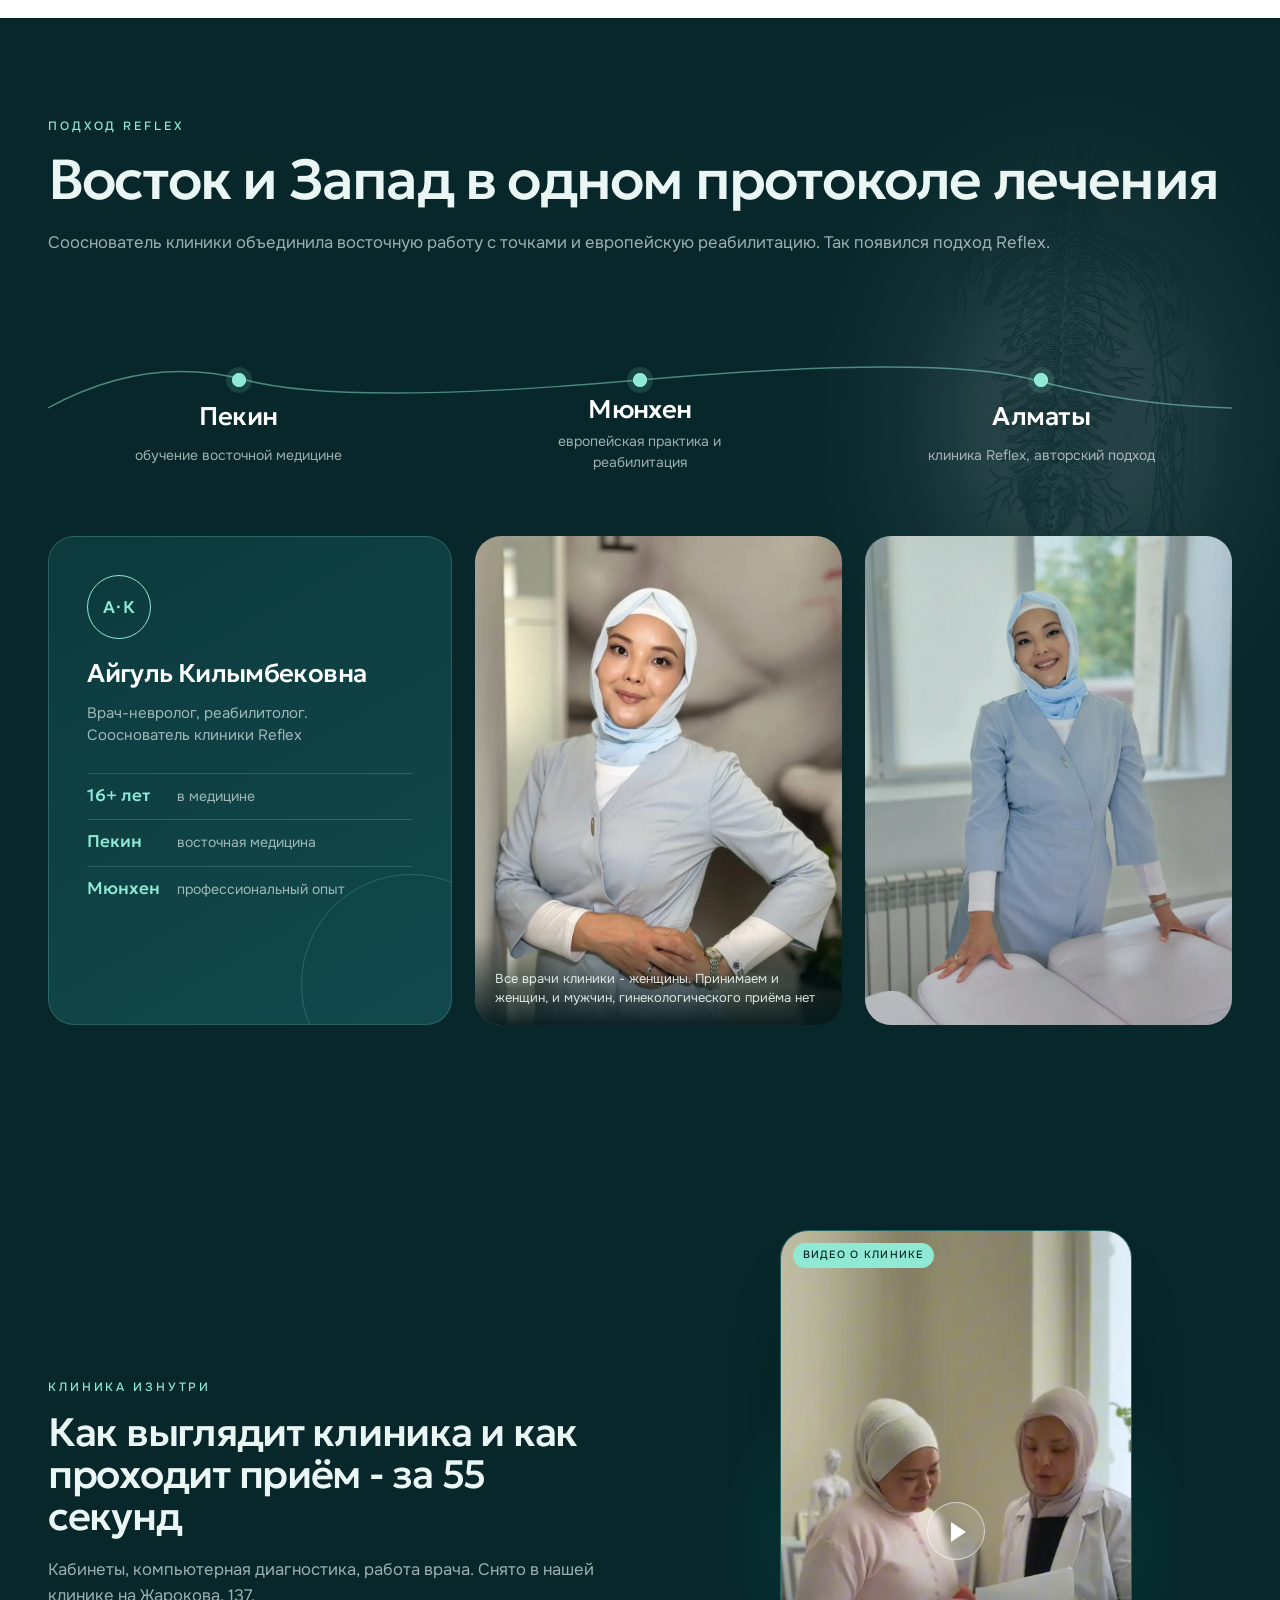
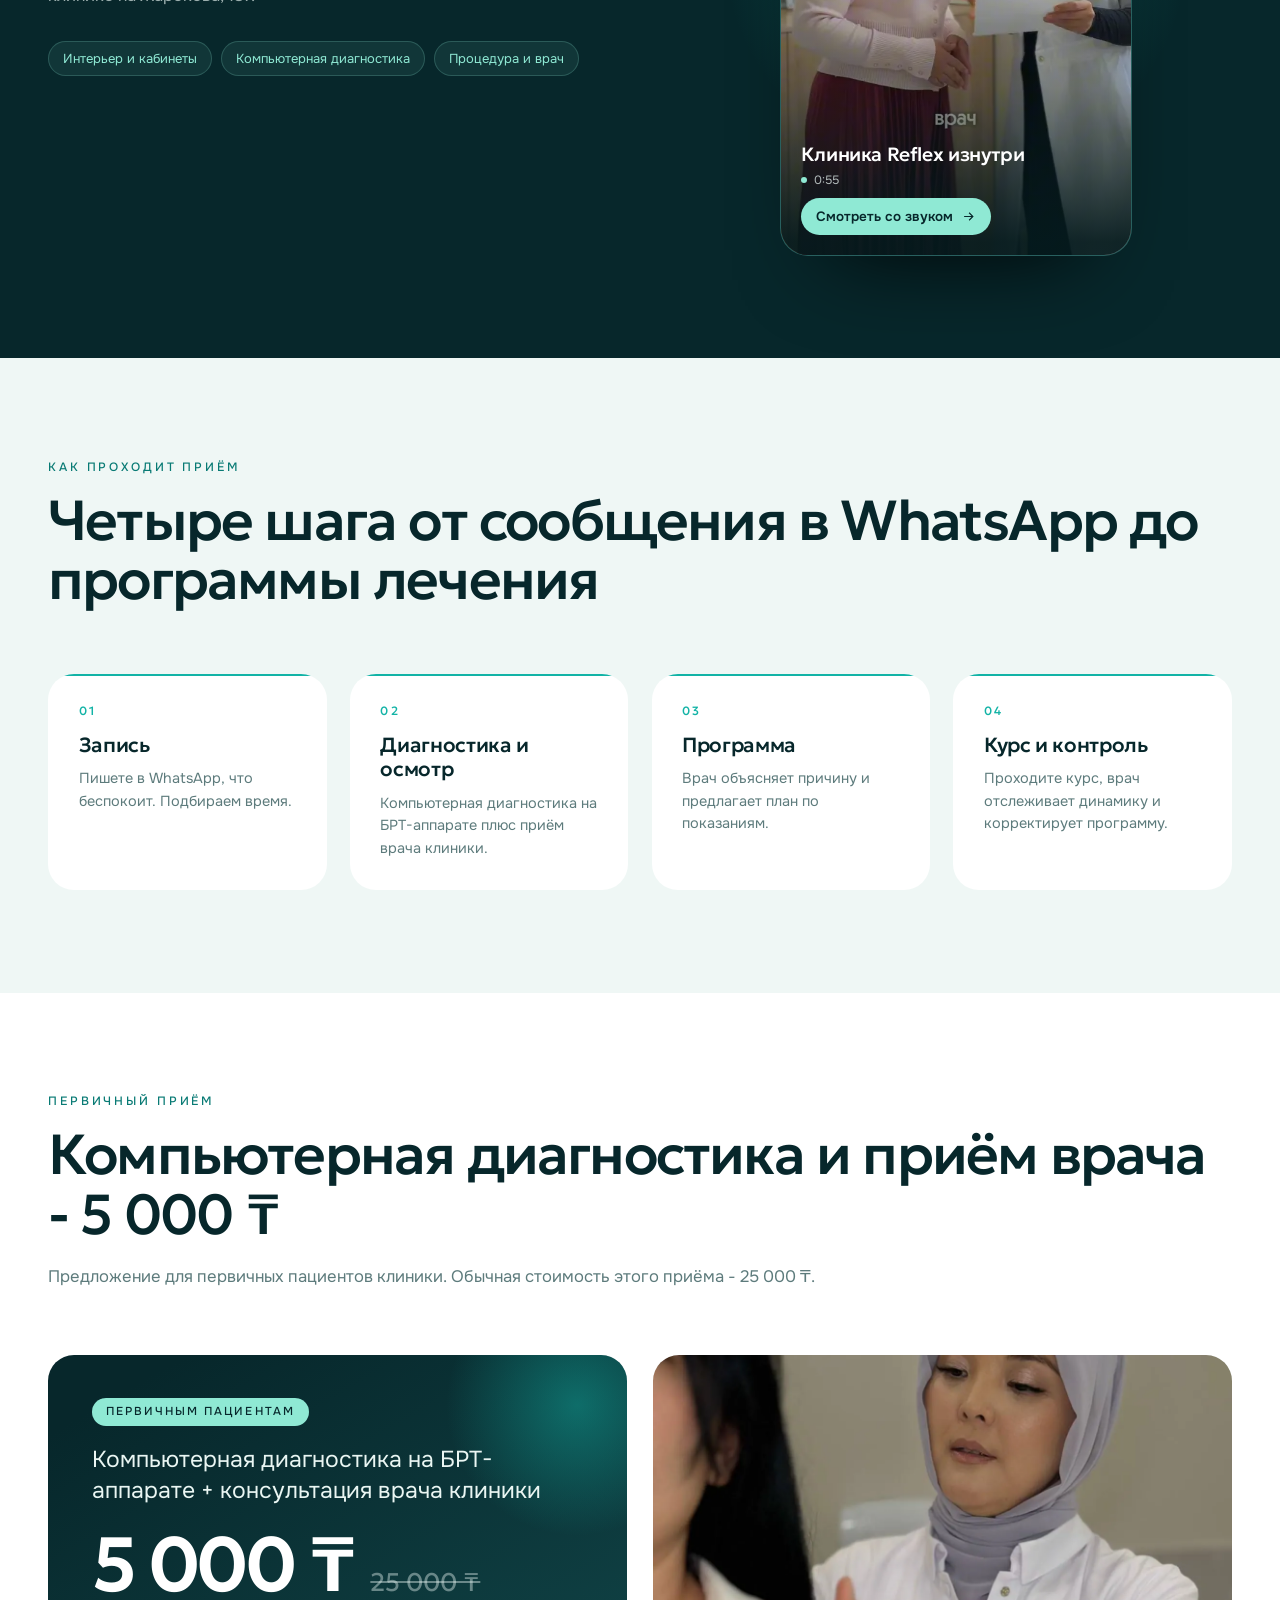
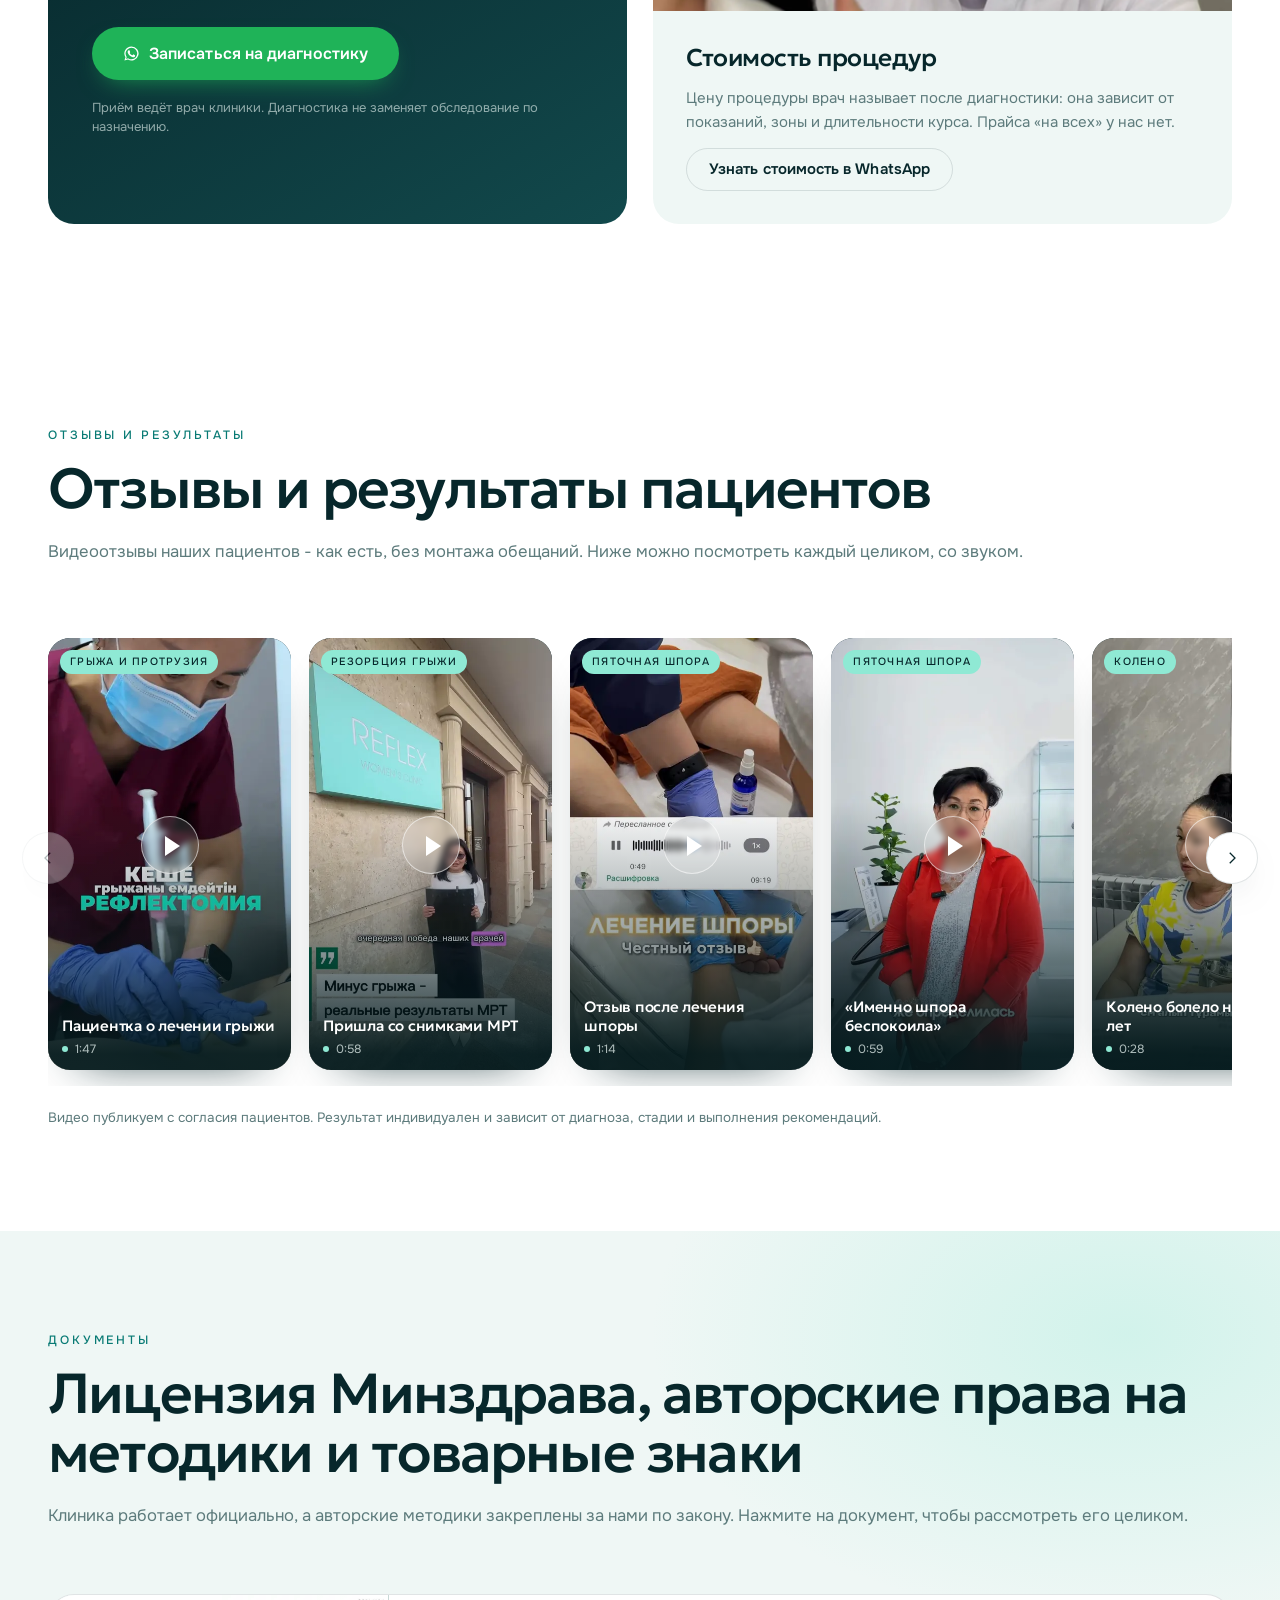
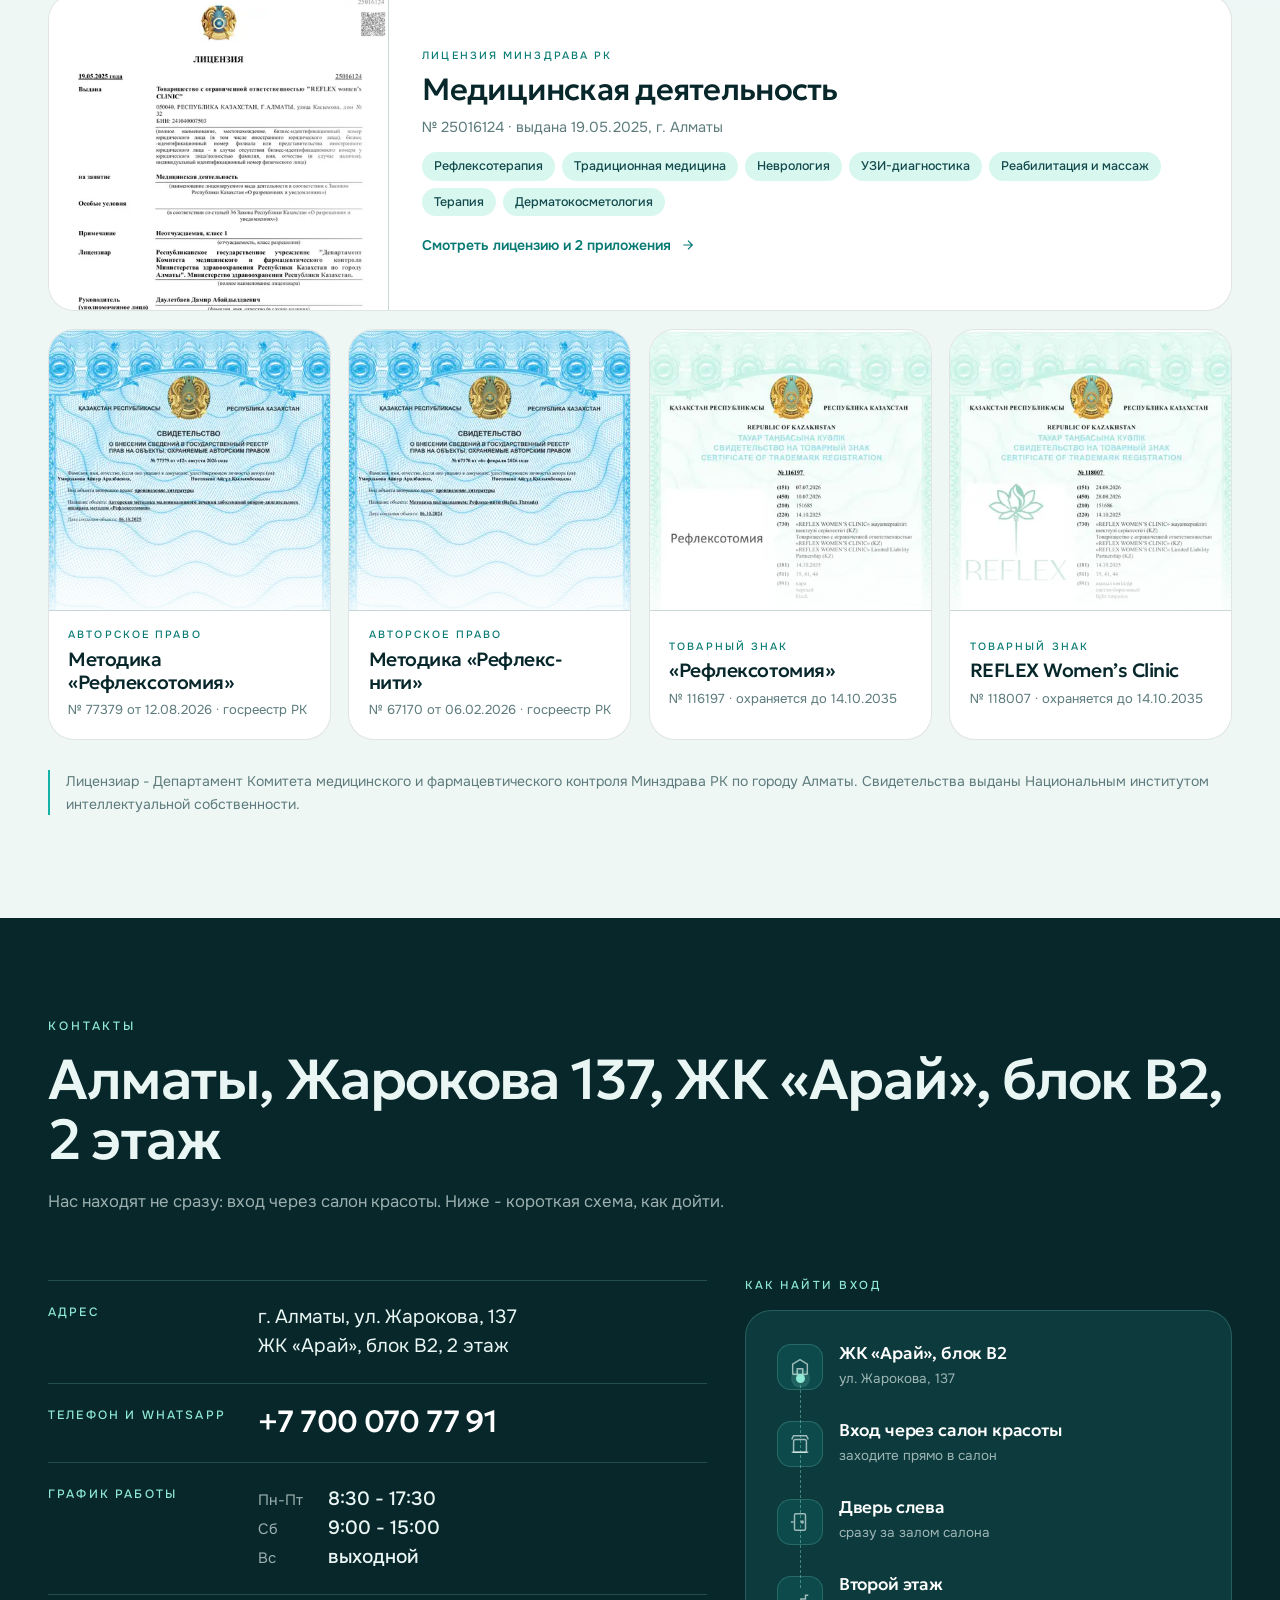
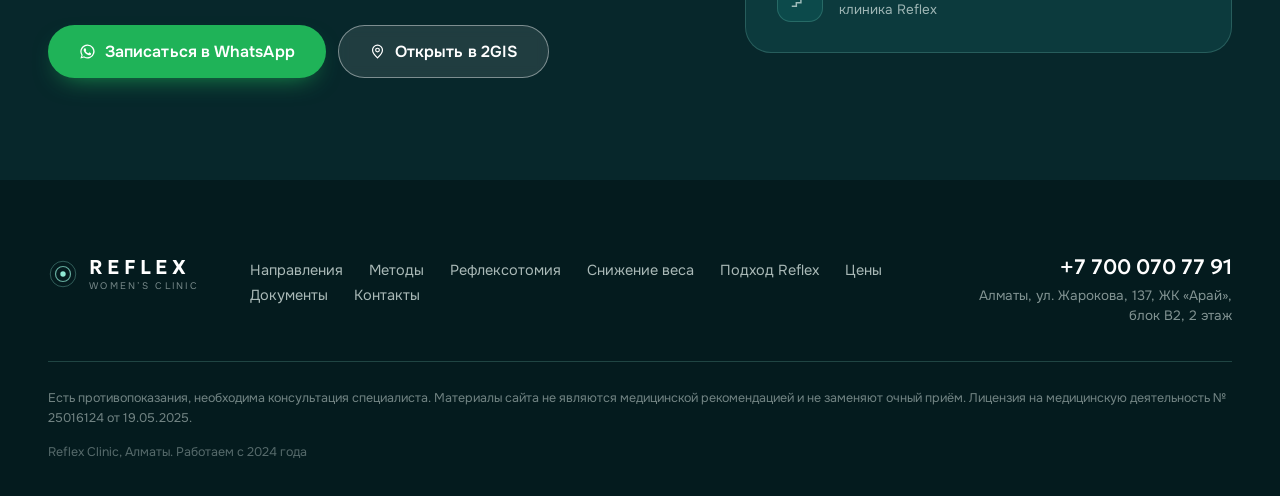
==== commit 5e6cc2cb: "Секция «Документы»: лицензия, авторские права, товарные знаки - новая секция #dokumenty между отзыва" ====
--- a/index.html
+++ b/index.html
@@ -33,7 +33,7 @@
 <link rel="preconnect" href="https://fonts.gstatic.com" crossorigin>
 <link rel="preload" as="image" href="assets/hero.webp" fetchpriority="high">
 <link href="https://fonts.googleapis.com/css2?family=Geologica:wght@300;400;500;600;700&family=Onest:wght@300;400;500;600;700&display=swap" rel="stylesheet">
-<link rel="stylesheet" href="styles.css?v=20260902-3">
+<link rel="stylesheet" href="styles.css?v=20260904-1">
 <script type="application/ld+json">
 {
   "@context": "https://schema.org",
@@ -139,6 +139,7 @@
     <a href="#podhod" data-i="nav_app">Подход Reflex</a>
     <a href="#ceny" data-i="nav_price">Цены</a>
     <a href="#otzyvy" data-i="nav_rev">Отзывы</a>
+    <a href="#dokumenty" data-i="nav_doc">Документы</a>
     <a href="#kontakty" data-i="nav_con">Контакты</a>
     <div class="mobnav-foot">
       <a class="btn btn-wa js-wa" href="https://wa.me/77000707791?text=%D0%97%D0%B4%D1%80%D0%B0%D0%B2%D1%81%D1%82%D0%B2%D1%83%D0%B9%D1%82%D0%B5%21%20%D0%A5%D0%BE%D1%87%D1%83%20%D0%B7%D0%B0%D0%BF%D0%B8%D1%81%D0%B0%D1%82%D1%8C%D1%81%D1%8F%20%D0%B2%20%D0%BA%D0%BB%D0%B8%D0%BD%D0%B8%D0%BA%D1%83%20Reflex." target="_blank" rel="noopener"><span data-i="wa_book">Записаться в WhatsApp</span></a>
@@ -314,7 +315,7 @@
 
     <div class="mets">
       <article class="met reveal" id="refleksotomiya">
-        <div class="met-media"><img src="assets/needles.webp" width="1400" height="900" alt="Рефлексотомия в клинике Reflex Алматы" loading="lazy" decoding="async"></div>
+        <div class="met-media"><img src="assets/needles.webp" width="1400" height="900" alt="Рефлексотомия в клинике Reflex Алматы" loading="lazy" decoding="async"><a class="met-badge" href="#dokumenty"><svg viewBox="0 0 24 24" fill="none" stroke="currentColor" stroke-width="1.7" aria-hidden="true"><path d="M9 12.5l2 2 4.5-4.5"/><path d="M12 3l7 3v5.4c0 4.2-2.9 7.7-7 9.6-4.1-1.9-7-5.4-7-9.6V6l7-3Z"/></svg><span data-i="m1_badge">Авторский метод, товарный знак</span></a></div>
         <div class="met-body">
           <h3 class="met-h" data-i="m1_h">Рефлексотомия</h3>
           <p class="met-p" data-i="m1_p">Точечная работа с триггерными зонами и мышечными зажимами. Амбулаторно, без разреза и без наркоза.</p>
@@ -658,6 +659,91 @@
   </div>
 </section>
 
+<!-- ================= ДОКУМЕНТЫ ================= -->
+<section class="sec docs-sec" id="dokumenty">
+  <div class="wrap">
+    <div class="head reveal">
+      <p class="eyebrow"><span data-i="dc_eye">Документы</span></p>
+      <h2 class="h2" data-i="dc_h2">Лицензия Минздрава, авторские права на методики и товарные знаки</h2>
+      <p class="lead" data-i="dc_lead">Клиника работает официально, а авторские методики закреплены за нами по закону. Нажмите на документ, чтобы рассмотреть его целиком.</p>
+    </div>
+
+    <div class="docs">
+      <button class="doc-it doc-it-wide reveal" type="button" data-sheets="assets/docs/licenziya.webp|assets/docs/licenziya-pr1.webp|assets/docs/licenziya-pr2.webp">
+        <span class="doc-shot">
+          <img src="assets/docs/licenziya-t.webp" width="470" height="521" alt="Лицензия на медицинскую деятельность № 25016124, клиника Reflex в Алматы" loading="lazy" decoding="async">
+          <span class="doc-zoom" aria-hidden="true"><svg viewBox="0 0 24 24" fill="none" stroke="currentColor" stroke-width="1.7"><circle cx="11" cy="11" r="7"/><path d="M16.2 16.2 21 21M11 8.4v5.2M8.4 11h5.2"/></svg></span>
+        </span>
+        <span class="doc-txt">
+          <i class="doc-kind" data-i="dc1_k">Лицензия Минздрава РК</i>
+          <b class="dc-t" data-i="dc1_h">Медицинская деятельность</b>
+          <span class="doc-meta" data-i="dc1_m">№ 25016124 · выдана 19.05.2025, г. Алматы</span>
+          <span class="doc-tags">
+            <i data-i="dc1_t1">Рефлексотерапия</i>
+            <i data-i="dc1_t2">Традиционная медицина</i>
+            <i data-i="dc1_t3">Неврология</i>
+            <i data-i="dc1_t4">УЗИ-диагностика</i>
+            <i data-i="dc1_t5">Реабилитация и массаж</i>
+            <i data-i="dc1_t6">Терапия</i>
+            <i data-i="dc1_t7">Дерматокосметология</i>
+          </span>
+          <span class="doc-open"><span data-i="dc1_go">Смотреть лицензию и 2 приложения</span></span>
+        </span>
+      </button>
+
+      <button class="doc-it reveal" type="button" data-sheets="assets/docs/avtorskoe-refleksotomiya.webp">
+        <span class="doc-shot">
+          <img src="assets/docs/avtorskoe-refleksotomiya-t.webp" width="470" height="521" alt="Свидетельство об авторском праве на методику Рефлексотомия № 77379" loading="lazy" decoding="async">
+          <span class="doc-zoom" aria-hidden="true"><svg viewBox="0 0 24 24" fill="none" stroke="currentColor" stroke-width="1.7"><circle cx="11" cy="11" r="7"/><path d="M16.2 16.2 21 21M11 8.4v5.2M8.4 11h5.2"/></svg></span>
+        </span>
+        <span class="doc-txt">
+          <i class="doc-kind" data-i="dc2_k">Авторское право</i>
+          <b class="dc-t" data-i="dc2_h">Методика «Рефлексотомия»</b>
+          <span class="doc-meta" data-i="dc2_m">№ 77379 от 12.08.2026 · госреестр РК</span>
+        </span>
+      </button>
+
+      <button class="doc-it reveal" type="button" data-sheets="assets/docs/avtorskoe-refleks-niti.webp">
+        <span class="doc-shot">
+          <img src="assets/docs/avtorskoe-refleks-niti-t.webp" width="470" height="521" alt="Свидетельство об авторском праве на методику Рефлекс-нити № 67170" loading="lazy" decoding="async">
+          <span class="doc-zoom" aria-hidden="true"><svg viewBox="0 0 24 24" fill="none" stroke="currentColor" stroke-width="1.7"><circle cx="11" cy="11" r="7"/><path d="M16.2 16.2 21 21M11 8.4v5.2M8.4 11h5.2"/></svg></span>
+        </span>
+        <span class="doc-txt">
+          <i class="doc-kind" data-i="dc3_k">Авторское право</i>
+          <b class="dc-t" data-i="dc3_h">Методика «Рефлекс-нити»</b>
+          <span class="doc-meta" data-i="dc3_m">№ 67170 от 06.02.2026 · госреестр РК</span>
+        </span>
+      </button>
+
+      <button class="doc-it reveal" type="button" data-sheets="assets/docs/znak-refleksotomiya.webp">
+        <span class="doc-shot">
+          <img src="assets/docs/znak-refleksotomiya-t.webp" width="470" height="521" alt="Свидетельство на товарный знак Рефлексотомия № 116197" loading="lazy" decoding="async">
+          <span class="doc-zoom" aria-hidden="true"><svg viewBox="0 0 24 24" fill="none" stroke="currentColor" stroke-width="1.7"><circle cx="11" cy="11" r="7"/><path d="M16.2 16.2 21 21M11 8.4v5.2M8.4 11h5.2"/></svg></span>
+        </span>
+        <span class="doc-txt">
+          <i class="doc-kind" data-i="dc4_k">Товарный знак</i>
+          <b class="dc-t" data-i="dc4_h">«Рефлексотомия»</b>
+          <span class="doc-meta" data-i="dc4_m">№ 116197 · охраняется до 14.10.2035</span>
+        </span>
+      </button>
+
+      <button class="doc-it reveal" type="button" data-sheets="assets/docs/znak-reflex.webp">
+        <span class="doc-shot">
+          <img src="assets/docs/znak-reflex-t.webp" width="470" height="521" alt="Свидетельство на товарный знак Reflex Women&rsquo;s Clinic № 118007" loading="lazy" decoding="async">
+          <span class="doc-zoom" aria-hidden="true"><svg viewBox="0 0 24 24" fill="none" stroke="currentColor" stroke-width="1.7"><circle cx="11" cy="11" r="7"/><path d="M16.2 16.2 21 21M11 8.4v5.2M8.4 11h5.2"/></svg></span>
+        </span>
+        <span class="doc-txt">
+          <i class="doc-kind" data-i="dc5_k">Товарный знак</i>
+          <b class="dc-t" data-i="dc5_h">REFLEX Women&rsquo;s Clinic</b>
+          <span class="doc-meta" data-i="dc5_m">№ 118007 · охраняется до 14.10.2035</span>
+        </span>
+      </button>
+    </div>
+
+    <p class="docs-note reveal" data-i="dc_note">Лицензиар - Департамент Комитета медицинского и фармацевтического контроля Минздрава РК по городу Алматы. Свидетельства выданы Национальным институтом интеллектуальной собственности.</p>
+  </div>
+</section>
+
 <!-- ================= КОНТАКТЫ ================= -->
 <section class="sec dark contacts" id="kontakty">
   <div class="wrap">
@@ -744,6 +830,7 @@
         <a href="#metabolizm" data-i="nav_metab">Снижение веса</a>
         <a href="#podhod" data-i="nav_app">Подход Reflex</a>
         <a href="#ceny" data-i="nav_price">Цены</a>
+        <a href="#dokumenty" data-i="nav_doc">Документы</a>
         <a href="#kontakty" data-i="nav_con">Контакты</a>
       </nav>
       <div class="foot-contacts">
@@ -752,11 +839,30 @@
       </div>
     </div>
     <div class="foot-bottom">
-      <p class="disclaimer" data-i="foot_disc">Есть противопоказания, необходима консультация специалиста. Материалы сайта не являются медицинской рекомендацией и не заменяют очный приём. Лицензия на медицинскую деятельность № <span class="lic-slot">___________</span>.</p>
+      <p class="disclaimer" data-i="foot_disc">Есть противопоказания, необходима консультация специалиста. Материалы сайта не являются медицинской рекомендацией и не заменяют очный приём. Лицензия на медицинскую деятельность № 25016124 от 19.05.2025.</p>
       <p class="copy"><span data-i="foot_copy">Reflex Clinic, Алматы. Работаем с 2024 года</span></p>
     </div>
   </div>
 </footer>
+
+<!-- ================= ЛАЙТБОКС ДОКУМЕНТОВ ================= -->
+<div class="dmodal" id="dmodal" role="dialog" aria-modal="true" aria-label="Документ">
+  <div class="vmodal-back" data-dm-close></div>
+  <div class="dmodal-box">
+    <div class="dmodal-inner">
+      <button class="vm-btn vm-x" type="button" data-dm-close aria-label="Закрыть"><svg viewBox="0 0 24 24" fill="none" stroke="currentColor" stroke-width="1.8" aria-hidden="true"><path d="M6 6l12 12M18 6 6 18"/></svg></button>
+      <button class="vm-btn dm-prev" type="button" aria-label="Предыдущий лист"><svg viewBox="0 0 24 24" fill="none" stroke="currentColor" stroke-width="1.7" aria-hidden="true"><path d="M15 5l-7 7 7 7"/></svg></button>
+      <img class="dmodal-img" id="dmImg" src="" alt="">
+      <button class="vm-btn dm-next" type="button" aria-label="Следующий лист"><svg viewBox="0 0 24 24" fill="none" stroke="currentColor" stroke-width="1.7" aria-hidden="true"><path d="M9 5l7 7-7 7"/></svg></button>
+      <p class="dmodal-cap"><b id="dmTitle"></b><span id="dmSub"></span></p>
+      <div class="dm-nav-m">
+        <button class="vm-btn dm-prev" type="button" aria-label="Предыдущий лист"><svg viewBox="0 0 24 24" fill="none" stroke="currentColor" stroke-width="1.7" aria-hidden="true"><path d="M15 5l-7 7 7 7"/></svg></button>
+        <a class="dm-full" id="dmFull" href="#" target="_blank" rel="noopener"><span data-i="dm_full">Открыть крупно</span></a>
+        <button class="vm-btn dm-next" type="button" aria-label="Следующий лист"><svg viewBox="0 0 24 24" fill="none" stroke="currentColor" stroke-width="1.7" aria-hidden="true"><path d="M9 5l7 7-7 7"/></svg></button>
+      </div>
+    </div>
+  </div>
+</div>
 
 <!-- ================= МОДАЛЬНЫЙ ВИДЕОПЛЕЕР ================= -->
 <div class="vmodal" id="vmodal" role="dialog" aria-modal="true" aria-label="Видео">
@@ -788,6 +894,6 @@
   </a>
 </div>
 
-<script src="script.js?v=20260902-3" defer></script>
+<script src="script.js?v=20260904-1" defer></script>
 </body>
 </html>
--- a/styles.css
+++ b/styles.css
@@ -554,6 +554,135 @@
 .vid-cap{position:absolute;left:0;right:0;bottom:0;padding:36px 20px 18px;display:flex;align-items:center;gap:10px;background:linear-gradient(0deg,rgba(4,26,29,.9),transparent)}
 .vid-cap b{font:500 15px/1.2 var(--f-disp);color:#fff}
 .vid-cap i{font:500 11px/1 var(--f-text);font-style:normal;letter-spacing:.14em;text-transform:uppercase;color:var(--ink);background:var(--mint);border-radius:999px;padding:5px 9px}
+
+/* ============================================================
+   ДОКУМЕНТЫ: лицензия, авторские права, товарные знаки
+   ============================================================ */
+.docs-sec{background:var(--mist)}
+.docs-sec::before{
+  content:"";position:absolute;inset:0;pointer-events:none;
+  background:radial-gradient(680px 420px at 88% 8%,rgba(143,233,212,.30),transparent 70%);
+}
+.docs-sec>.wrap{position:relative}
+.docs{display:grid;grid-template-columns:repeat(4,1fr);gap:clamp(12px,1.4vw,20px)}
+.doc-it{
+  grid-column:span 1;display:grid;gap:0;text-align:left;cursor:pointer;
+  background:var(--paper);border:1px solid var(--line);border-radius:var(--r-lg);
+  padding:0;overflow:hidden;color:inherit;
+  transition:transform .5s var(--ease),border-color .35s,box-shadow .5s var(--ease);
+}
+.doc-it:hover{transform:translateY(-5px);border-color:var(--turq);box-shadow:0 28px 52px -34px rgba(7,39,43,.55)}
+.doc-it:focus-visible{outline:2px solid var(--turq);outline-offset:3px}
+.doc-shot{
+  position:relative;display:block;overflow:hidden;background:var(--mist-2);
+  aspect-ratio:1/1;border-bottom:1px solid var(--line);
+}
+.doc-shot img{width:100%;height:100%;object-fit:cover;object-position:top center;transition:transform 1s var(--ease)}
+.doc-it:hover .doc-shot img{transform:scale(1.04)}
+.doc-shot::after{
+  content:"";position:absolute;inset:0;pointer-events:none;
+  background:linear-gradient(180deg,rgba(255,255,255,0) 58%,rgba(255,255,255,.86) 100%);
+}
+.doc-zoom{
+  position:absolute;right:12px;top:12px;z-index:2;width:38px;height:38px;border-radius:50%;
+  display:grid;place-items:center;background:rgba(255,255,255,.86);border:1px solid var(--line);
+  color:var(--turq-3);opacity:0;transform:scale(.9);
+  transition:opacity .35s,transform .45s var(--ease);
+}
+.doc-zoom svg{width:18px;height:18px}
+.doc-it:hover .doc-zoom,.doc-it:focus-visible .doc-zoom{opacity:1;transform:none}
+.doc-txt{display:grid;align-content:start;gap:7px;padding:clamp(14px,1.5vw,20px)}
+.doc-kind{
+  font:500 10.5px/1 var(--f-text);font-style:normal;letter-spacing:.2em;text-transform:uppercase;
+  color:var(--turq-3);
+}
+.dc-t{font:500 clamp(16px,1.5vw,21px)/1.22 var(--f-disp);letter-spacing:-.024em;color:var(--ink)}
+.doc-meta{font:400 13px/1.45 var(--f-text);color:var(--muted)}
+.doc-tags{display:flex;flex-wrap:wrap;gap:7px;margin-top:5px}
+.doc-tags i{
+  font:500 12.5px/1 var(--f-text);font-style:normal;color:var(--ink-3);
+  background:var(--mint-2);border-radius:999px;padding:8px 12px;
+}
+.doc-open{
+  display:inline-flex;align-items:center;gap:9px;margin-top:12px;
+  font:600 14px/1 var(--f-text);color:var(--turq-3);
+}
+.doc-open::after{
+  content:"";width:16px;height:16px;flex:none;
+  background:currentColor;
+  -webkit-mask:no-repeat center/16px url("data:image/svg+xml;charset=utf-8,%3Csvg xmlns='http://www.w3.org/2000/svg' viewBox='0 0 24 24' fill='none' stroke='%23000' stroke-width='1.8'%3E%3Cpath d='M5 12h13M12 5.5 18.5 12 12 18.5'/%3E%3C/svg%3E");
+  mask:no-repeat center/16px url("data:image/svg+xml;charset=utf-8,%3Csvg xmlns='http://www.w3.org/2000/svg' viewBox='0 0 24 24' fill='none' stroke='%23000' stroke-width='1.8'%3E%3Cpath d='M5 12h13M12 5.5 18.5 12 12 18.5'/%3E%3C/svg%3E");
+  transition:transform .4s var(--ease);
+}
+.doc-it:hover .doc-open::after{transform:translateX(4px)}
+/* широкая карточка лицензии: скан слева, текст справа */
+.doc-it-wide{grid-column:span 4;grid-template-columns:minmax(0,340px) minmax(0,1fr);align-items:stretch}
+.doc-it-wide .doc-shot{aspect-ratio:auto;height:100%;min-height:270px;border-bottom:0;border-right:1px solid var(--line)}
+.doc-it-wide .doc-shot::after{background:linear-gradient(90deg,rgba(255,255,255,0) 62%,rgba(255,255,255,.55) 100%)}
+.doc-it-wide .doc-txt{align-content:center;gap:9px;padding:clamp(20px,2.6vw,42px)}
+.doc-it-wide .dc-t{font-size:clamp(22px,2.4vw,34px)}
+.doc-it-wide .doc-meta{font-size:14.5px}
+.docs-note{
+  margin-top:clamp(20px,2.4vw,30px);font:400 14px/1.6 var(--f-text);color:var(--muted);
+  border-left:2px solid var(--turq);padding-left:16px;max-width:none;
+}
+/* бейдж авторского метода на карточке рефлексотомии */
+.met-badge{
+  position:absolute;left:14px;bottom:14px;z-index:2;display:inline-flex;align-items:center;gap:8px;
+  font:600 12.5px/1 var(--f-text);color:var(--ink);background:rgba(255,255,255,.92);
+  border-radius:999px;padding:9px 14px;backdrop-filter:blur(4px);
+  transition:background .3s,transform .4s var(--ease);
+}
+.met-badge svg{width:15px;height:15px;color:var(--turq-3)}
+.met-badge:hover{background:var(--mint);transform:translateY(-2px)}
+
+/* ---------- Лайтбокс документа ---------- */
+.dmodal{display:none;position:fixed;inset:0;z-index:200}
+.dmodal.is-open{display:block}
+.dmodal-box{position:absolute;inset:0;display:grid;place-items:center;padding:clamp(12px,3vw,32px)}
+.dmodal-inner{position:relative;display:grid;gap:14px;justify-items:center;max-width:100%}
+.dmodal-img{
+  height:min(70vh,900px);width:auto;max-width:92vw;object-fit:contain;
+  background:#fff;border-radius:10px;display:block;
+  box-shadow:0 50px 100px -50px rgba(0,0,0,.95);
+  opacity:0;transition:opacity .45s var(--ease);
+}
+.dmodal-img.is-ready{opacity:1}
+.dmodal-cap{display:grid;gap:5px;justify-items:center;text-align:center;max-width:min(560px,92vw)}
+.dmodal-cap b{font:500 17px/1.25 var(--f-disp);letter-spacing:-.02em;color:#fff}
+.dmodal-cap span{font:400 13px/1.4 var(--f-text);color:rgba(234,246,243,.66)}
+.dmodal-inner>.dm-prev,.dmodal-inner>.dm-next{position:absolute;top:calc(50% - 46px)}
+.dmodal-inner>.dm-prev{left:-70px}
+.dmodal-inner>.dm-next{right:-70px}
+.dm-nav-m{display:flex;align-items:center;gap:14px}
+.dm-nav-m .vm-btn{display:none}
+.dmodal .vm-x{position:fixed;top:clamp(12px,2.4vw,28px);right:clamp(12px,2.4vw,28px)}
+.dm-full{
+  font:600 13.5px/1 var(--f-text);color:#EAF6F3;border:1px solid rgba(255,255,255,.34);
+  border-radius:999px;padding:12px 18px;transition:background .3s,border-color .3s;
+}
+.dm-full:hover{background:rgba(143,233,212,.22);border-color:var(--mint)}
+
+@media (max-width:1180px){
+  .dmodal-inner>.dm-prev,.dmodal-inner>.dm-next{display:none!important}
+  .dm-nav-m .vm-btn{display:grid}
+}
+@media (max-width:1080px){
+  .docs{grid-template-columns:repeat(2,1fr)}
+  .doc-it-wide{grid-column:span 2;grid-template-columns:minmax(0,270px) minmax(0,1fr)}
+}
+@media (max-width:760px){
+  .doc-it-wide{grid-template-columns:1fr}
+  .doc-it-wide .doc-shot{aspect-ratio:16/10;min-height:0;border-right:0;border-bottom:1px solid var(--line)}
+  .doc-it-wide .doc-shot::after{background:linear-gradient(180deg,rgba(255,255,255,0) 58%,rgba(255,255,255,.86) 100%)}
+}
+@media (max-width:560px){
+  .docs{gap:10px}
+  .doc-txt{gap:6px;padding:13px}
+  .doc-tags i{font-size:11.5px;padding:7px 10px}
+  .dmodal-img{height:min(62vh,720px)}
+  .met-badge{font-size:11.5px;padding:8px 12px;left:10px;bottom:10px}
+}
 
 /* ============================================================
    КОНТАКТЫ
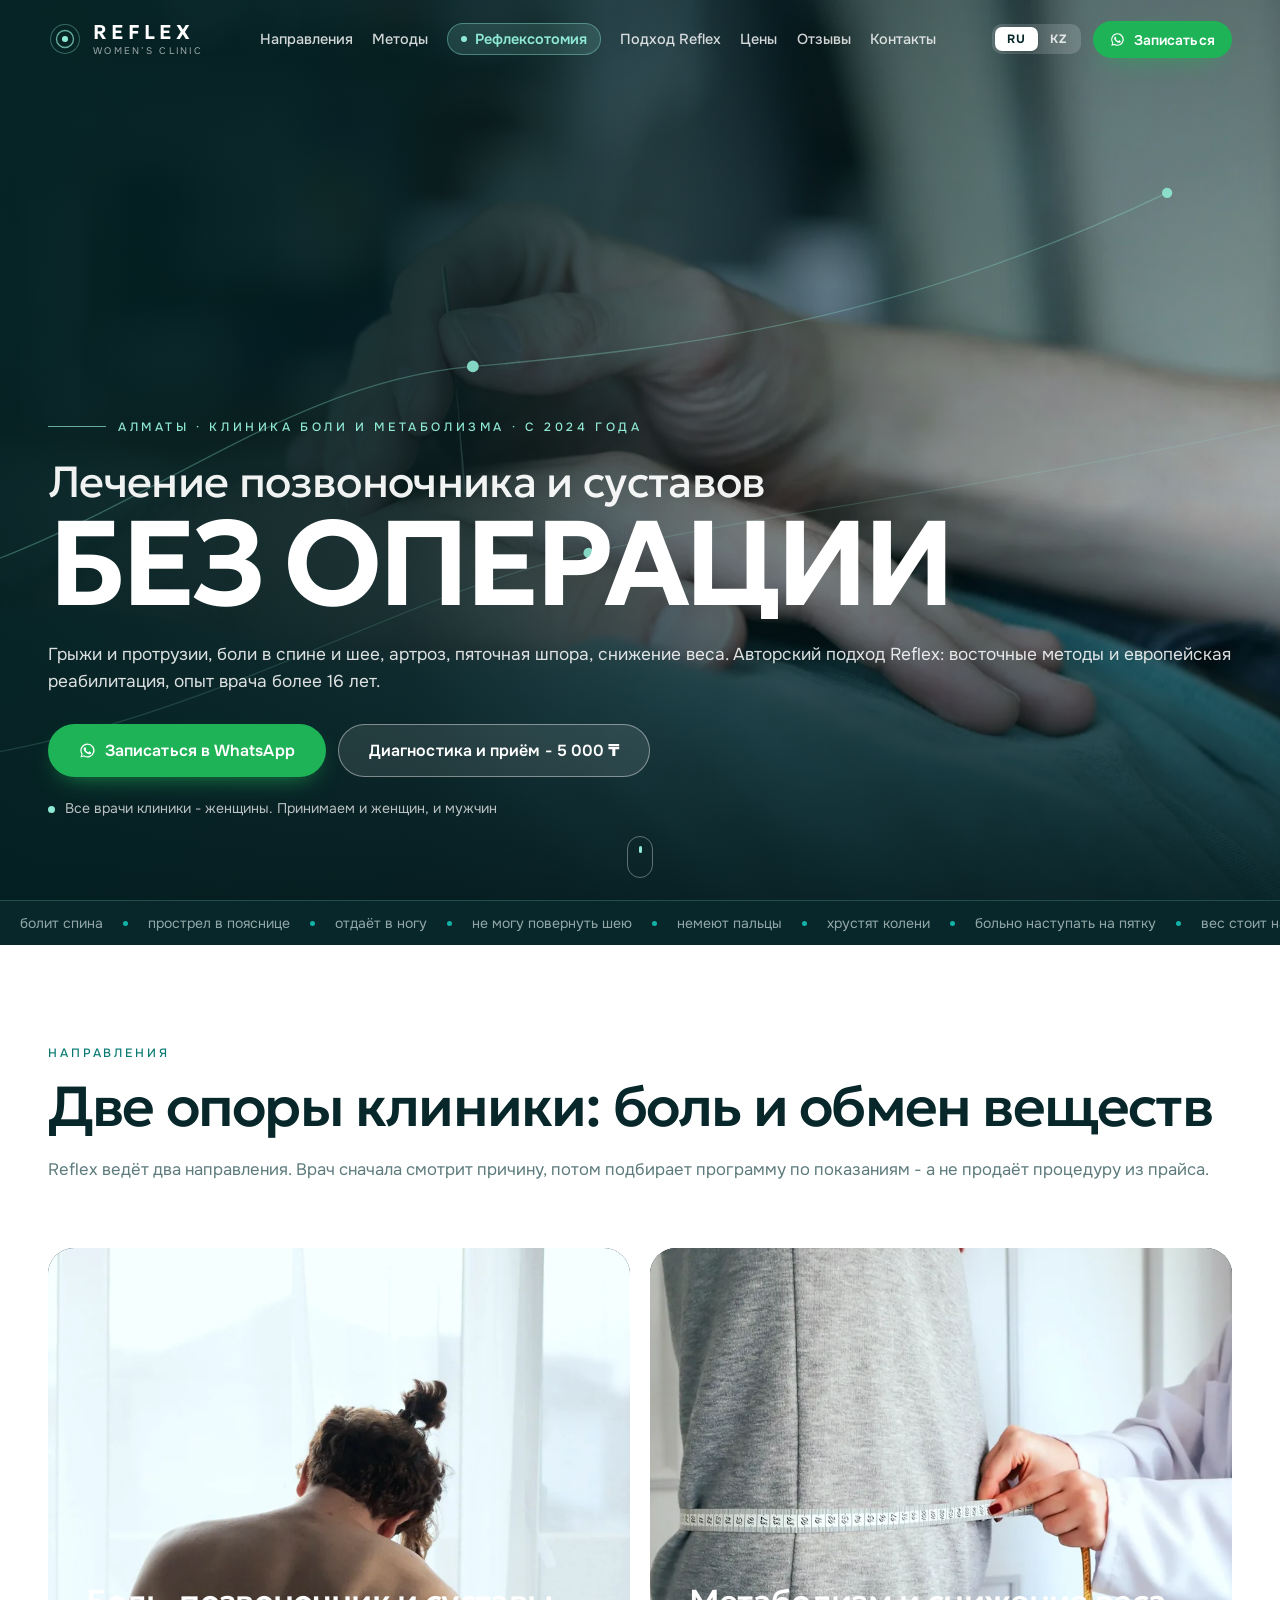
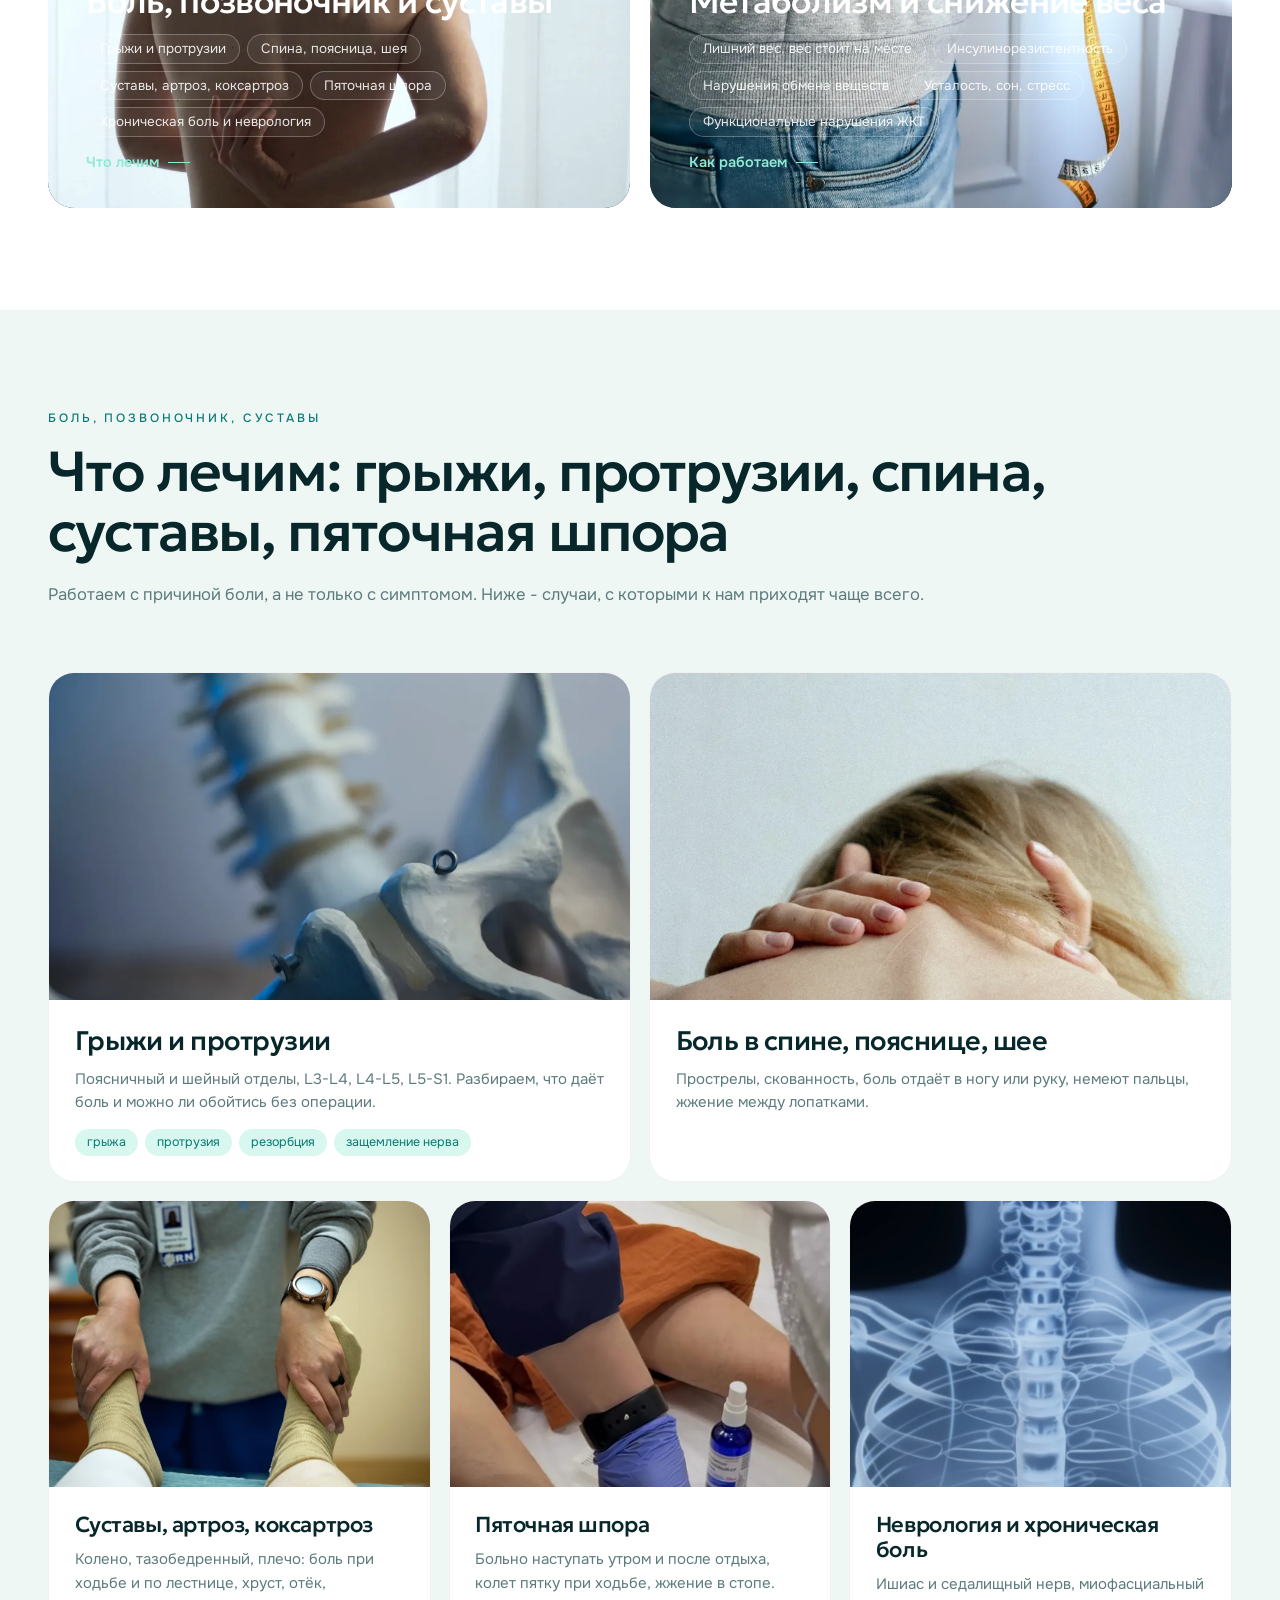
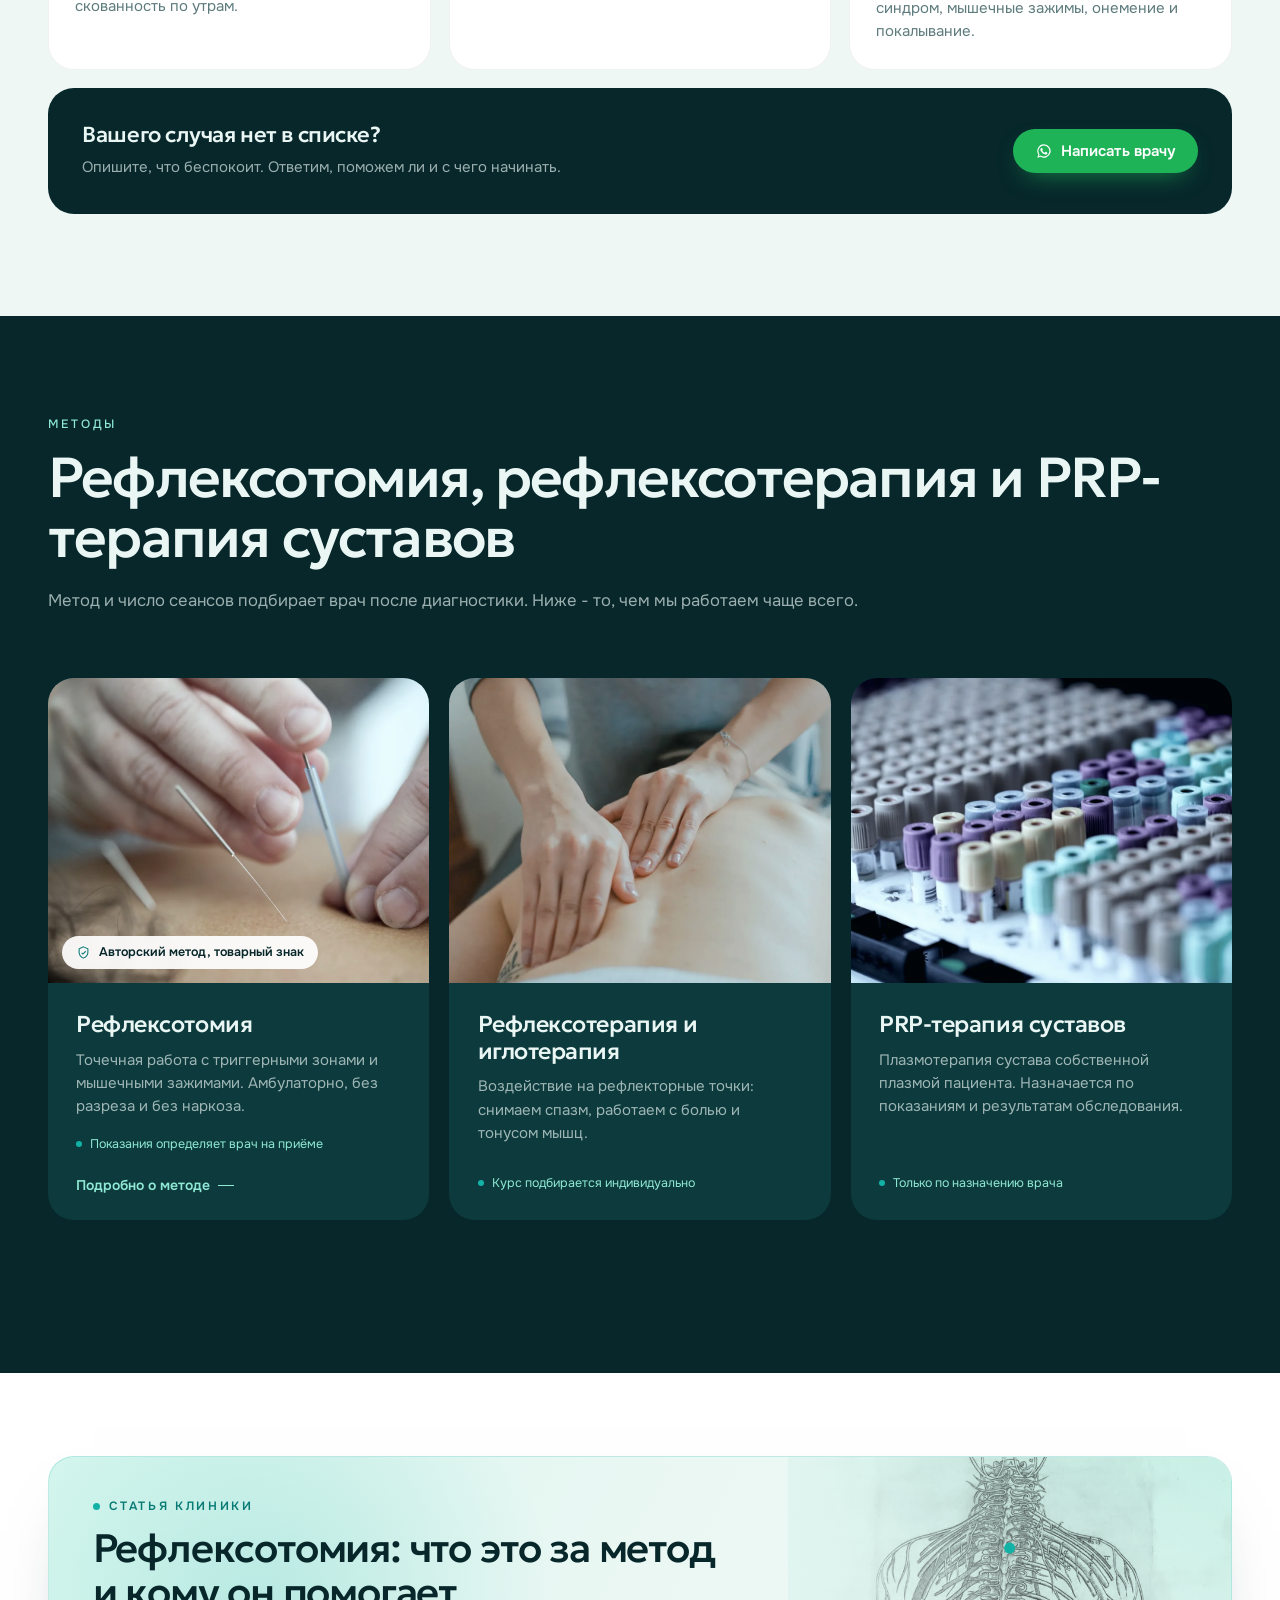
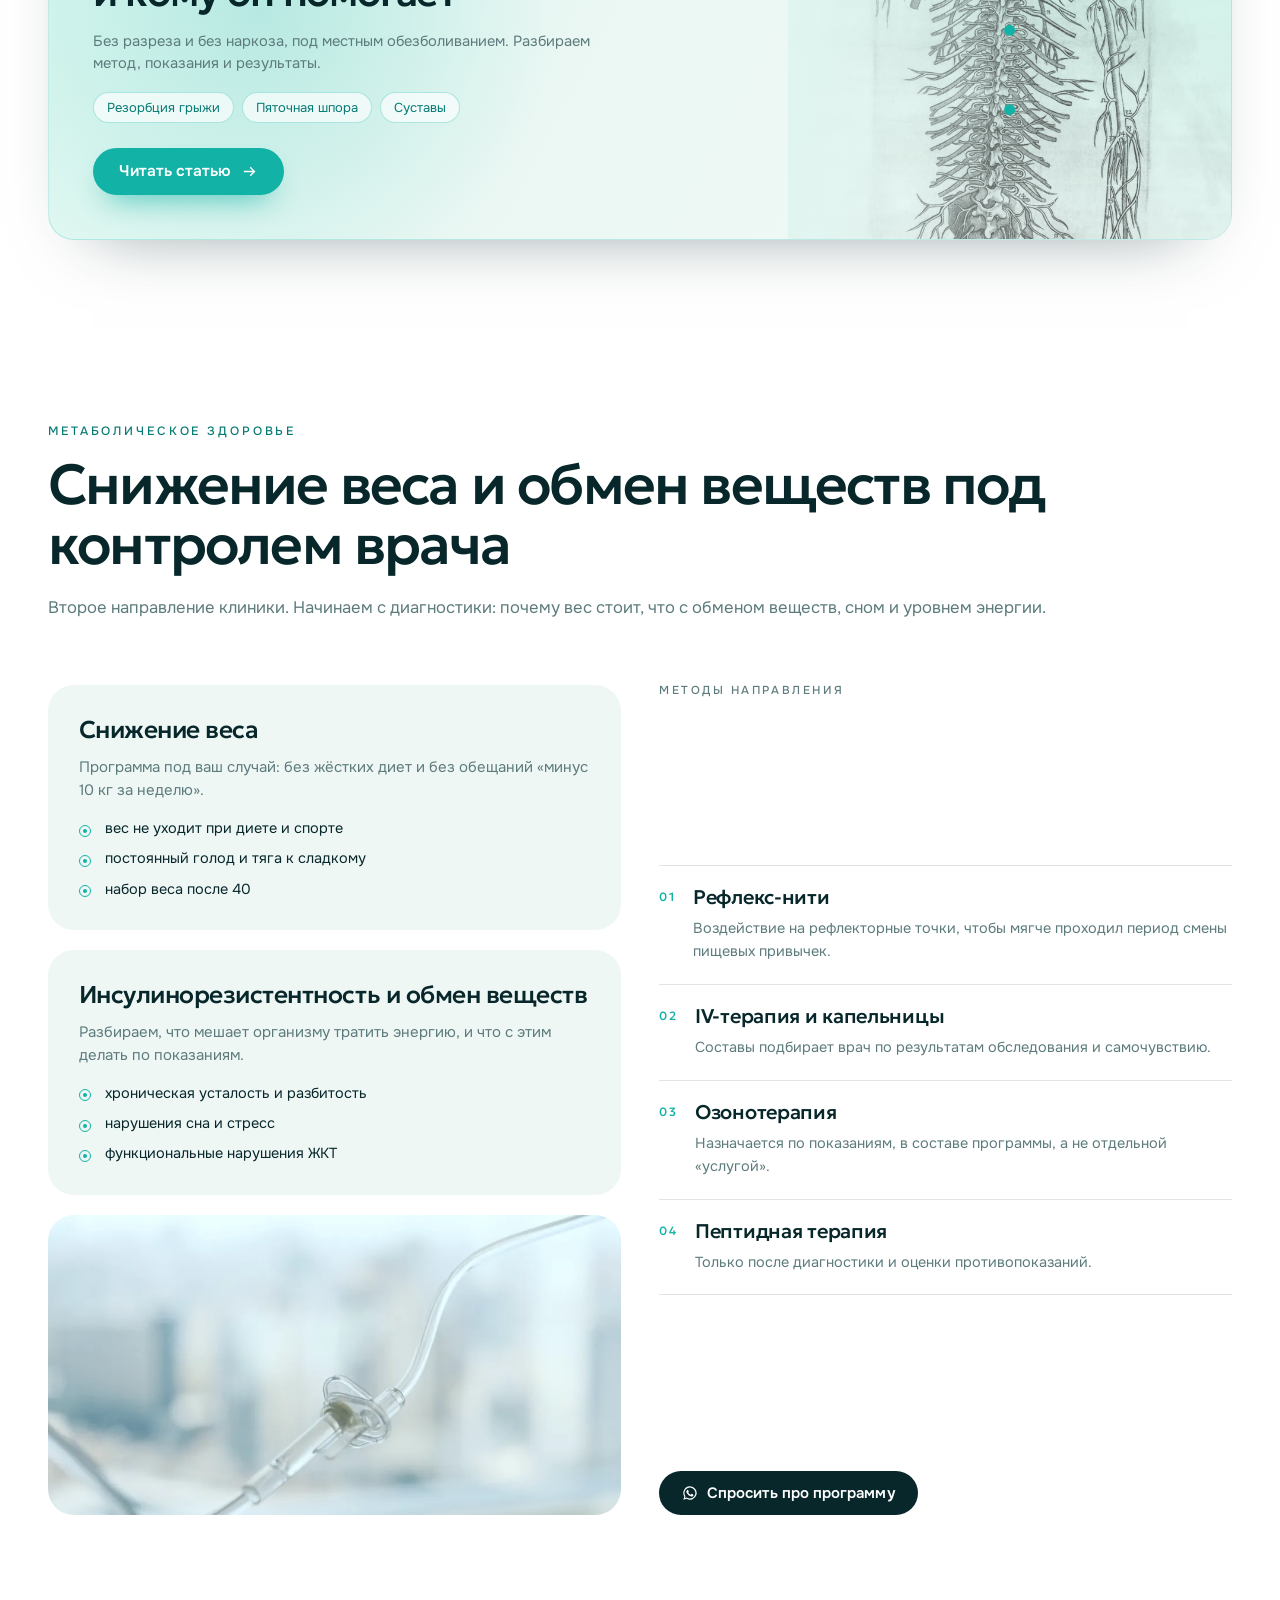
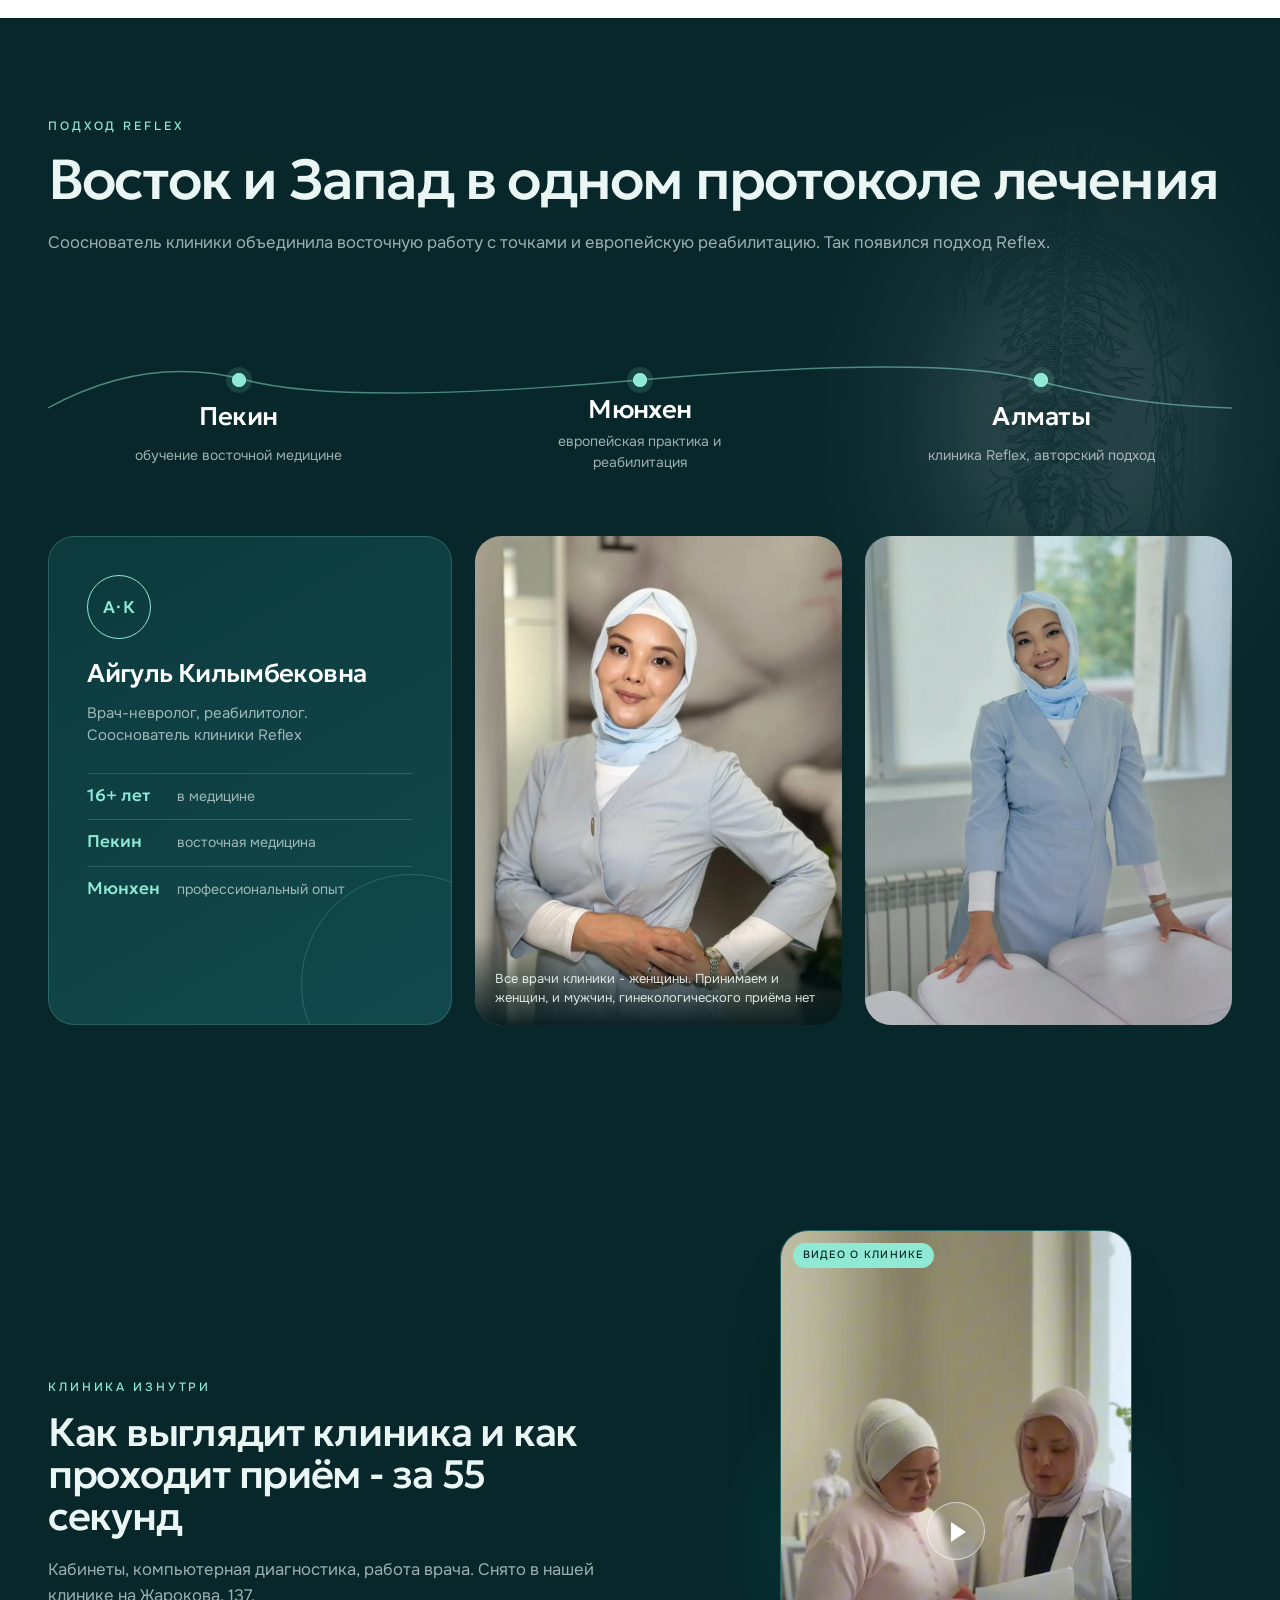
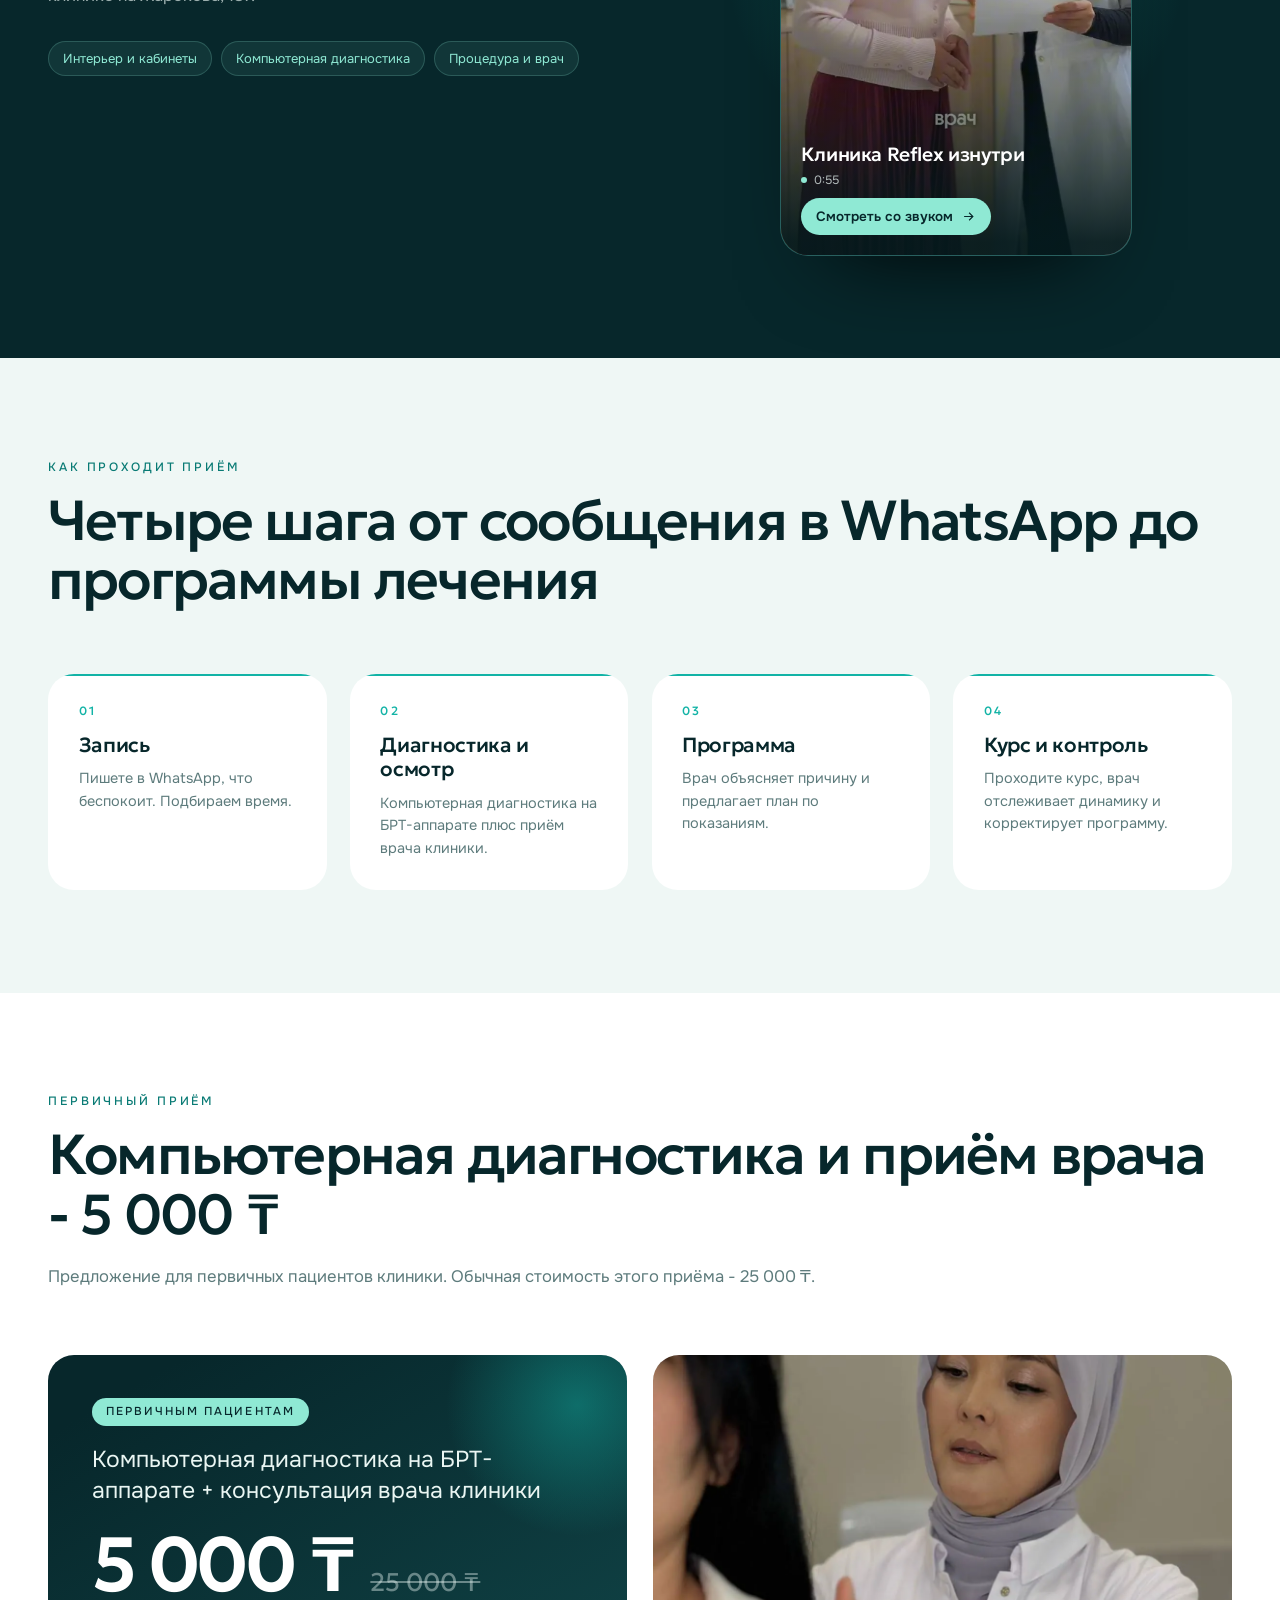
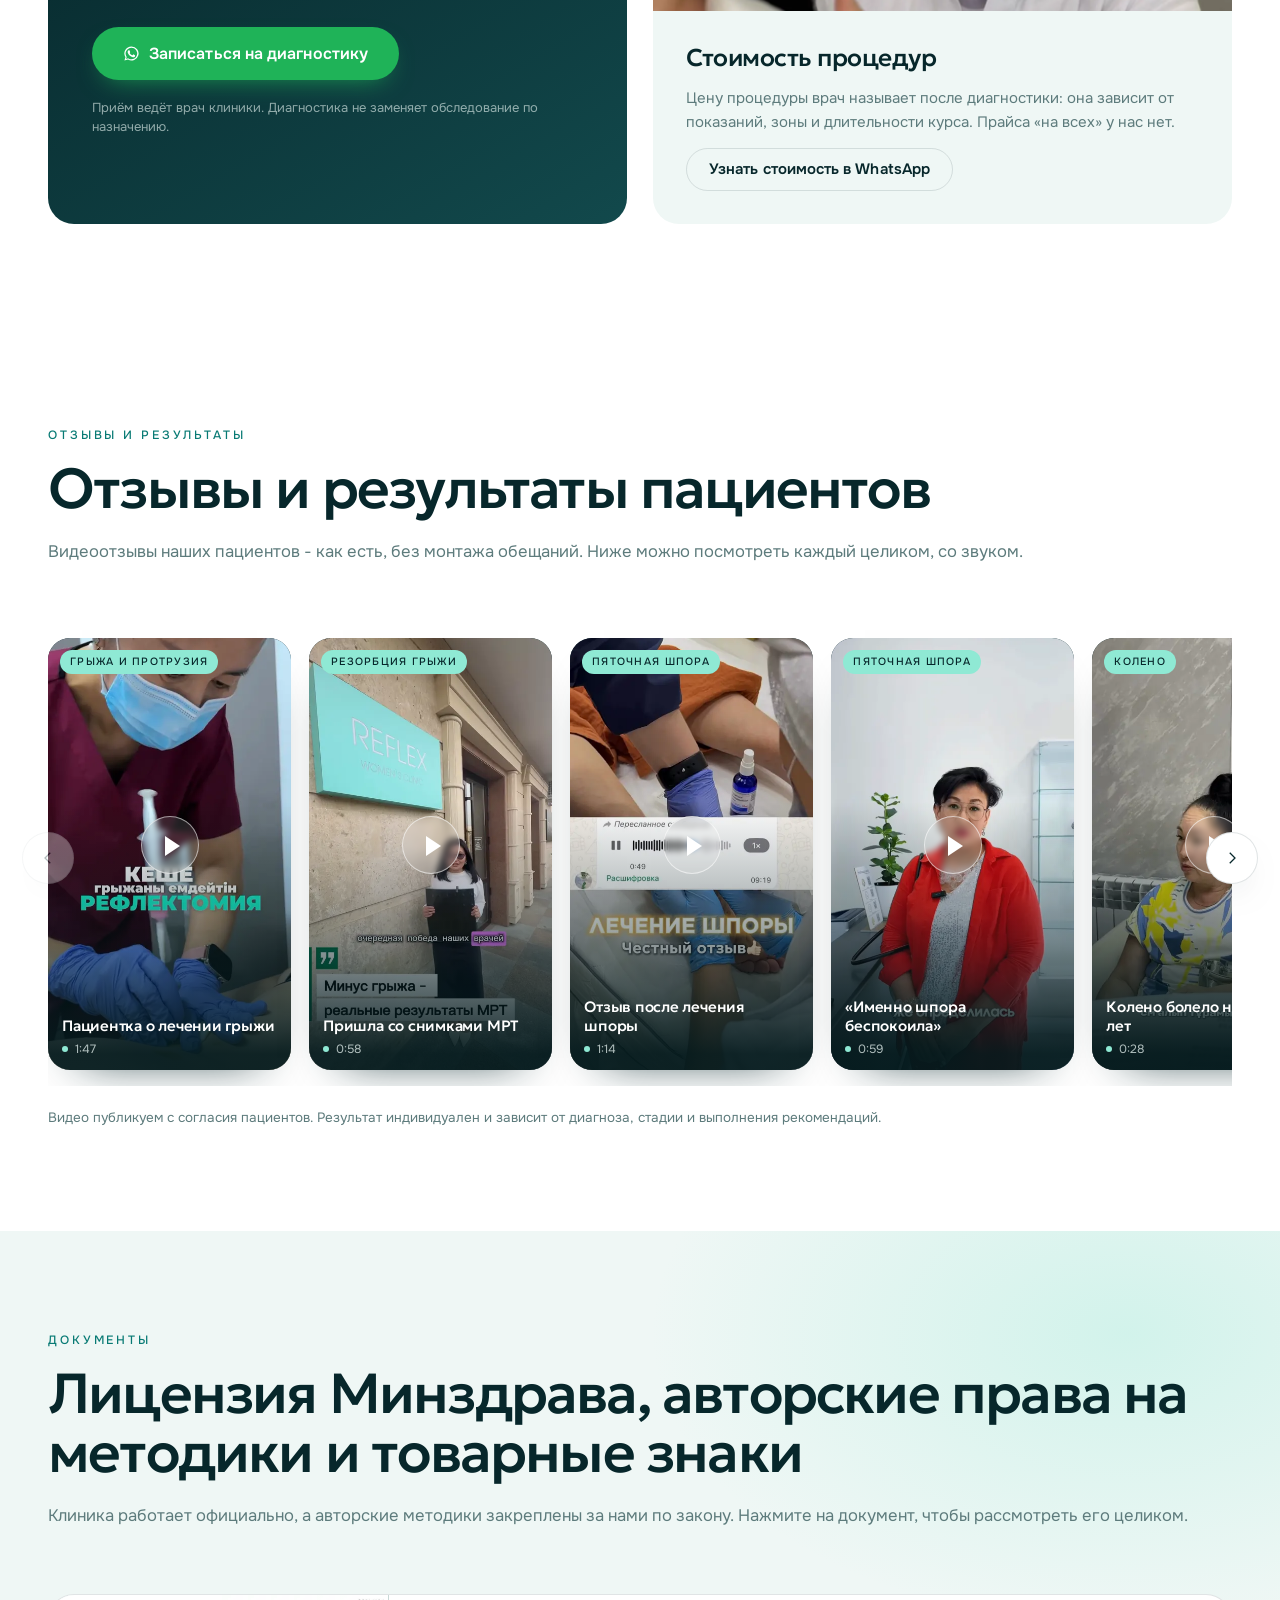
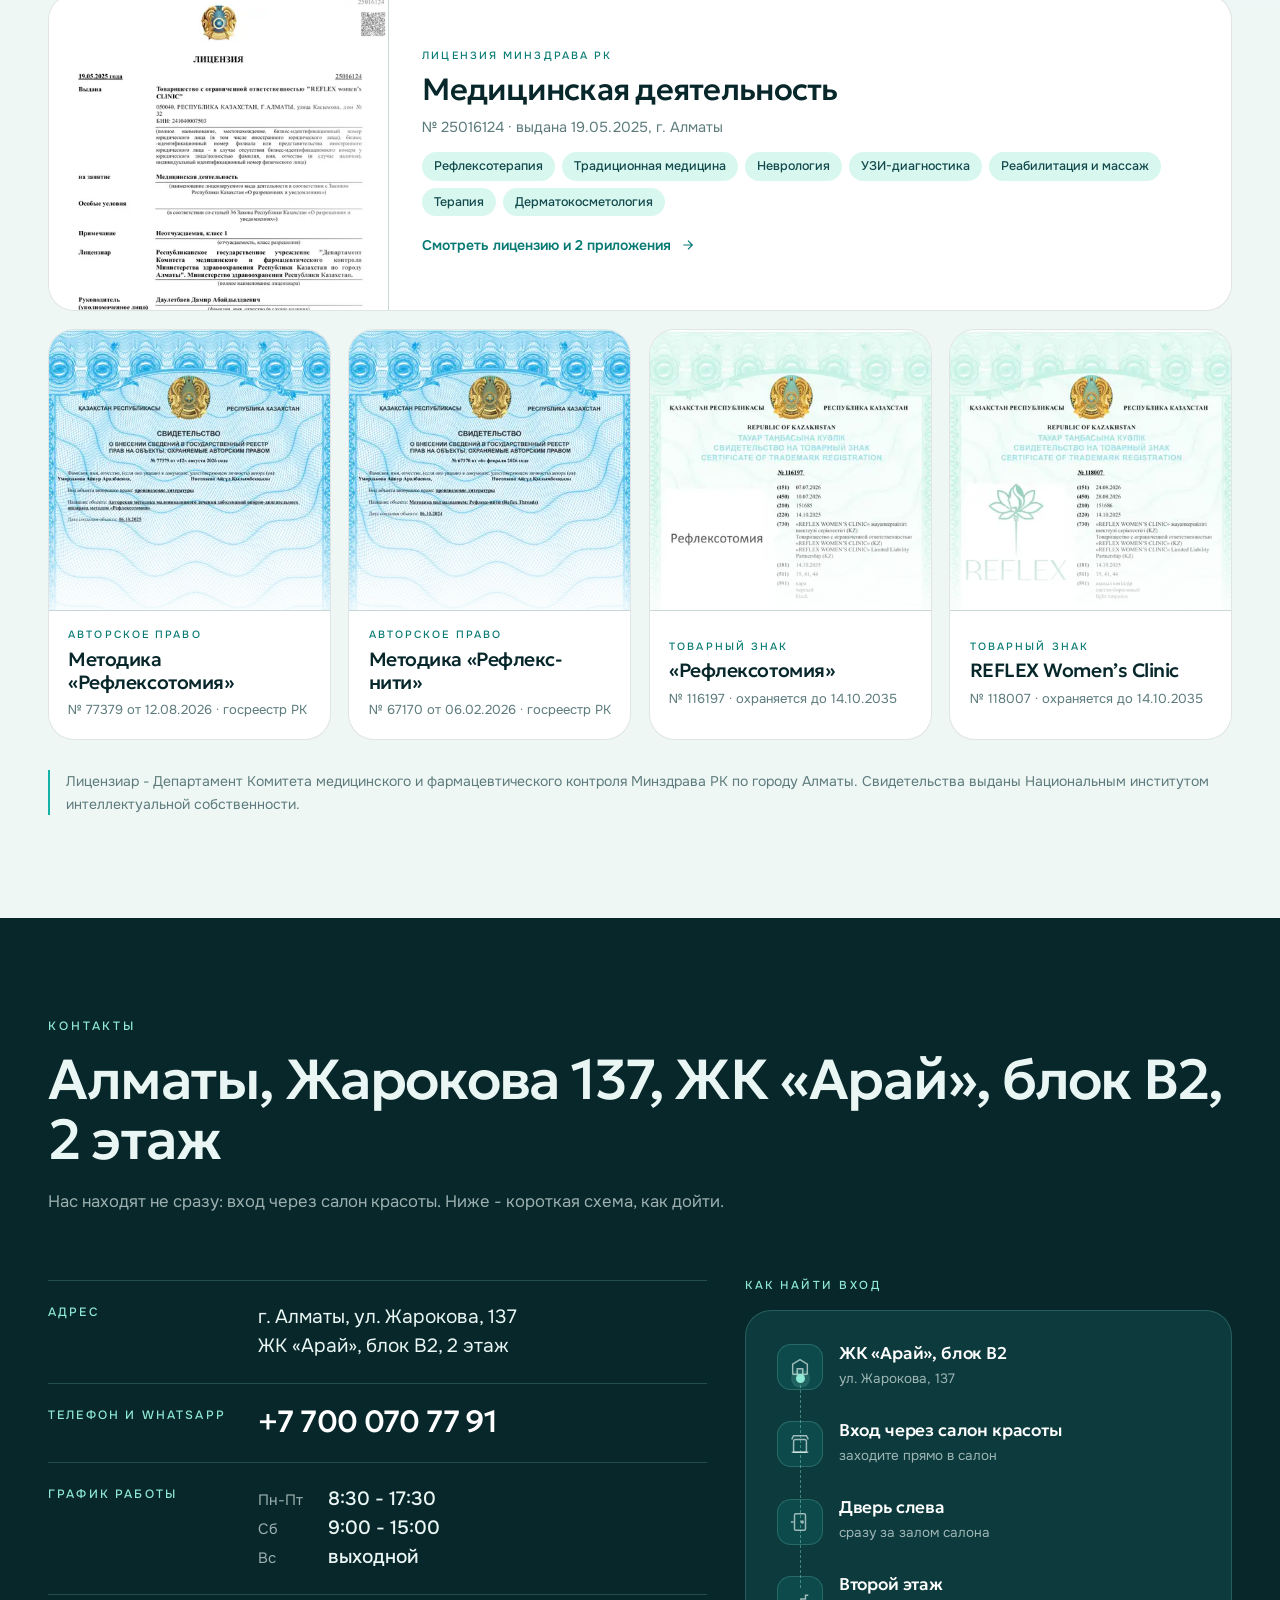
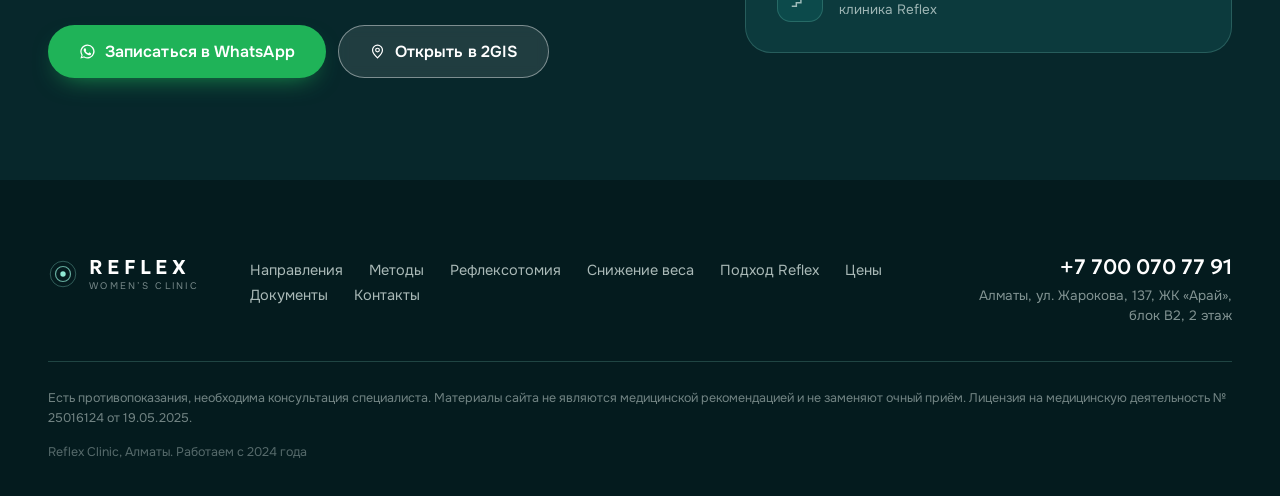
==== commit dee59e8a: "Прод-домен reflex-clinic.kz: canonical, og:url, sitemap, robots Co-Authored-By: Claude Opus 5 (1M co" ====
--- a/index.html
+++ b/index.html
@@ -6,15 +6,15 @@
 <title>Reflex Clinic Алматы - лечение грыжи позвоночника без операции, суставы, снижение веса</title>
 <meta name="description" content="Reflex Clinic в Алматы: лечение грыжи позвоночника и протрузий без операции, боли в спине и шее, артроз и коксартроз, пяточная шпора. Рефлексотомия, рефлексотерапия, PRP-терапия. Второе направление - снижение веса, инсулинорезистентность, рефлекс-нити, IV-терапия. Все врачи клиники - женщины, принимаем и женщин, и мужчин. Диагностика и приём врача 5 000 тг.">
 <meta name="keywords" content="лечение грыжи позвоночника Алматы, лечение грыжи без операции, протрузия лечение Алматы, боль в спине Алматы, лечение суставов Алматы, артроз лечение Алматы, коксартроз, пяточная шпора лечение Алматы, рефлексотомия Алматы, рефлексотерапия Алматы, иглотерапия Алматы, PRP терапия суставов Алматы, невролог Алматы, женщина невролог Алматы, снижение веса Алматы, инсулинорезистентность лечение Алматы, рефлекс-нити Алматы, IV терапия Алматы">
-<link rel="canonical" href="https://songokura.github.io/reflex-clinic/">
+<link rel="canonical" href="https://reflex-clinic.kz/">
 <meta name="theme-color" content="#07272B">
 <meta name="format-detection" content="telephone=no">
 <meta property="og:type" content="website">
 <meta property="og:site_name" content="Reflex Clinic">
 <meta property="og:title" content="Reflex Clinic Алматы - позвоночник, суставы, метаболизм">
 <meta property="og:description" content="Лечение грыжи позвоночника без операции, боли в спине и суставах, пяточная шпора. Снижение веса и метаболическое здоровье. Все врачи клиники - женщины.">
-<meta property="og:url" content="https://songokura.github.io/reflex-clinic/">
-<meta property="og:image" content="https://songokura.github.io/reflex-clinic/assets/og-image.jpg">
+<meta property="og:url" content="https://reflex-clinic.kz/">
+<meta property="og:image" content="https://reflex-clinic.kz/assets/og-image.jpg">
 <meta property="og:image:width" content="1200">
 <meta property="og:image:height" content="630">
 <meta property="og:locale" content="ru_RU">
@@ -22,7 +22,7 @@
 <meta name="twitter:card" content="summary_large_image">
 <meta name="twitter:title" content="Reflex Clinic Алматы - позвоночник, суставы, метаболизм">
 <meta name="twitter:description" content="Лечение грыжи позвоночника без операции, суставы, пяточная шпора, снижение веса. Алматы, Жарокова 137.">
-<meta name="twitter:image" content="https://songokura.github.io/reflex-clinic/assets/og-image.jpg">
+<meta name="twitter:image" content="https://reflex-clinic.kz/assets/og-image.jpg">
 <link rel="icon" href="favicon.ico" sizes="any">
 <link rel="icon" type="image/png" sizes="32x32" href="assets/favicon-32.png">
 <link rel="icon" type="image/png" sizes="16x16" href="assets/favicon-16.png">
@@ -33,7 +33,7 @@
 <link rel="preconnect" href="https://fonts.gstatic.com" crossorigin>
 <link rel="preload" as="image" href="assets/hero.webp" fetchpriority="high">
 <link href="https://fonts.googleapis.com/css2?family=Geologica:wght@300;400;500;600;700&family=Onest:wght@300;400;500;600;700&display=swap" rel="stylesheet">
-<link rel="stylesheet" href="styles.css?v=20260904-1">
+<link rel="stylesheet" href="styles.css?v=20260908-1">
 <script type="application/ld+json">
 {
   "@context": "https://schema.org",
@@ -41,8 +41,8 @@
   "name": "Reflex Clinic",
   "alternateName": "Reflex Women's Clinic",
   "description": "Медицинская клиника в Алматы. Лечение боли, позвоночника и суставов: грыжи и протрузии, боли в спине и шее, артроз, пяточная шпора. Рефлексотомия, рефлексотерапия, PRP-терапия. Метаболическое здоровье и снижение веса: инсулинорезистентность, рефлекс-нити, IV-терапия, озонотерапия, пептидная терапия. Все врачи клиники - женщины, принимаем и женщин, и мужчин.",
-  "url": "https://songokura.github.io/reflex-clinic/",
-  "image": "https://songokura.github.io/reflex-clinic/assets/og-image.jpg",
+  "url": "https://reflex-clinic.kz/",
+  "image": "https://reflex-clinic.kz/assets/og-image.jpg",
   "telephone": "+77000707791",
   "foundingDate": "2024",
   "priceRange": "5000 KZT",
@@ -79,8 +79,8 @@
   "@type": "VideoObject",
   "name": "Клиника Reflex в Алматы изнутри: кабинеты, диагностика, приём врача",
   "description": "Видеоэкскурсия по клинике Reflex в Алматы: кабинеты, компьютерная диагностика на БРТ-аппарате, работа врача-невролога.",
-  "thumbnailUrl": "https://songokura.github.io/reflex-clinic/assets/video/film.webp",
-  "contentUrl": "https://songokura.github.io/reflex-clinic/assets/video/film.mp4",
+  "thumbnailUrl": "https://reflex-clinic.kz/assets/video/film.webp",
+  "contentUrl": "https://reflex-clinic.kz/assets/video/film.mp4",
   "uploadDate": "2026-09-02",
   "duration": "PT55S",
   "publisher": { "@type": "Organization", "name": "Reflex Clinic" }
@@ -894,6 +894,6 @@
   </a>
 </div>
 
-<script src="script.js?v=20260904-1" defer></script>
+<script src="script.js?v=20260908-1" defer></script>
 </body>
 </html>
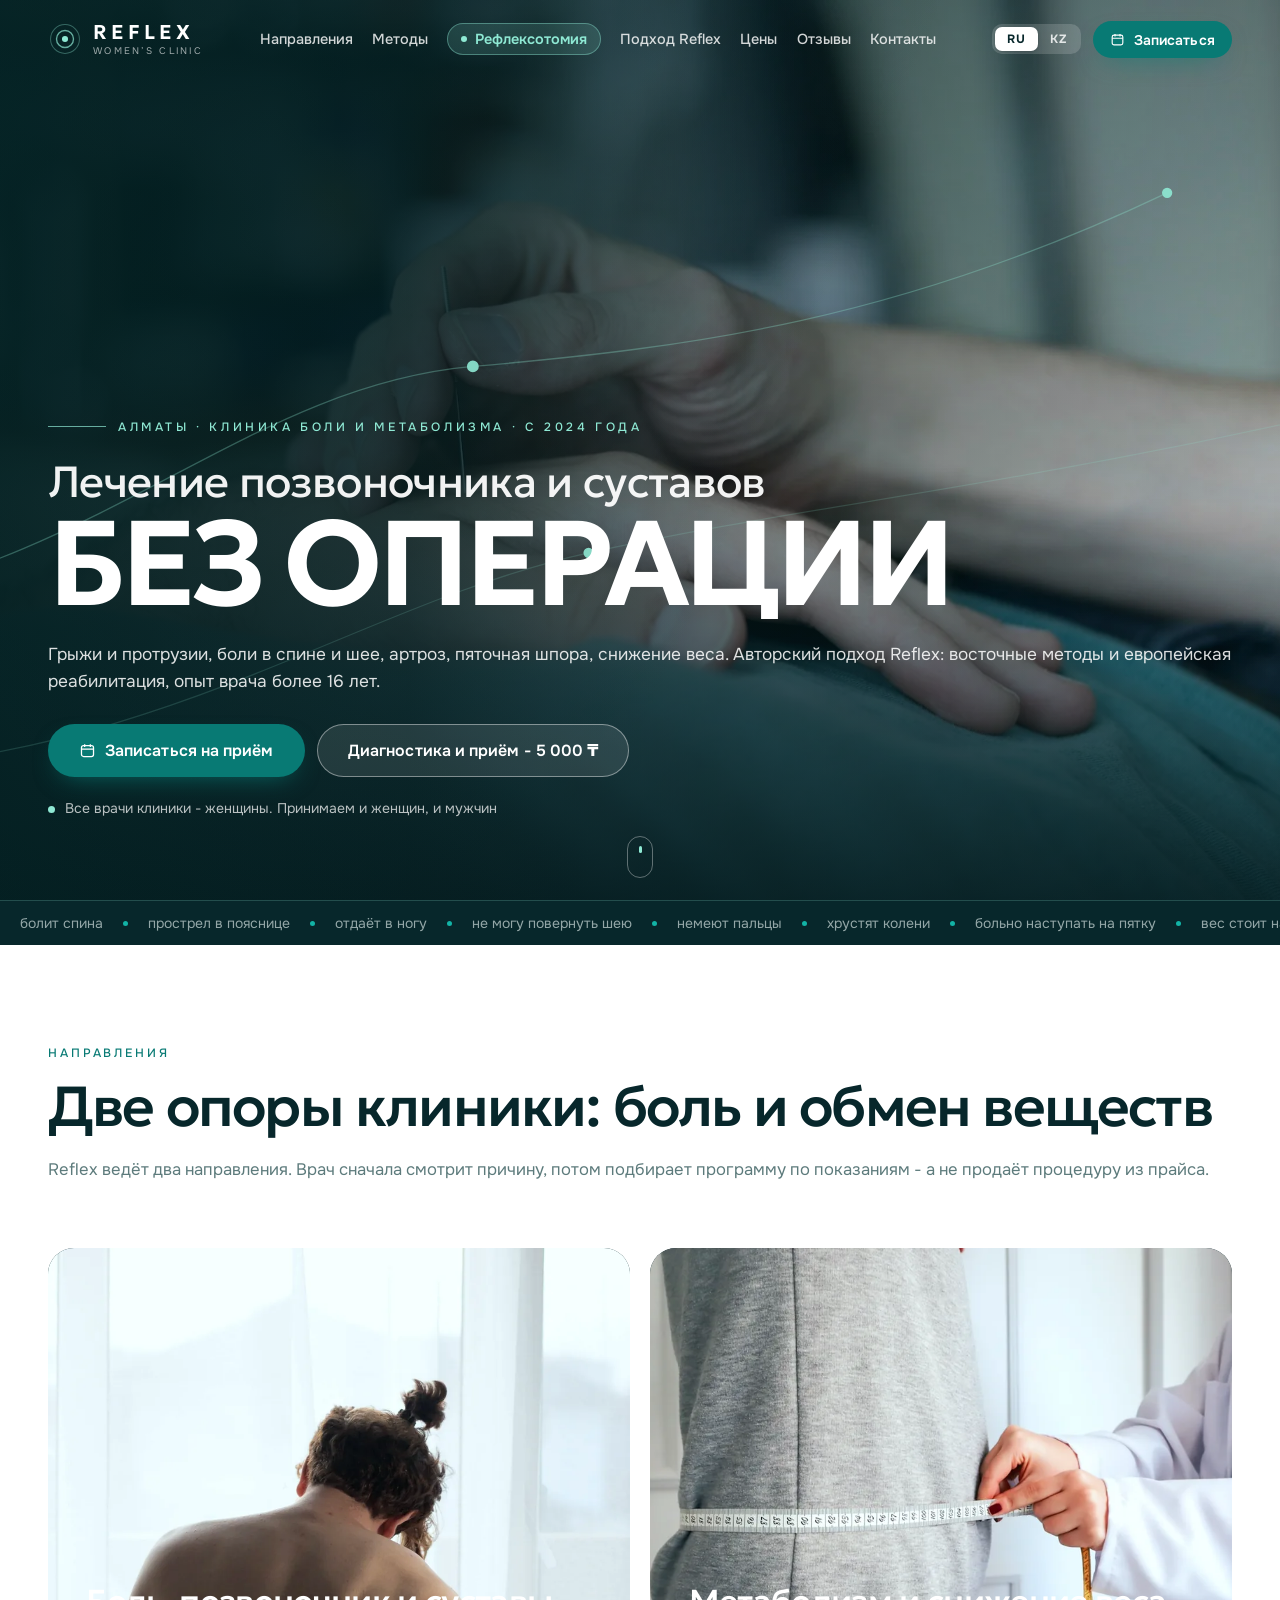
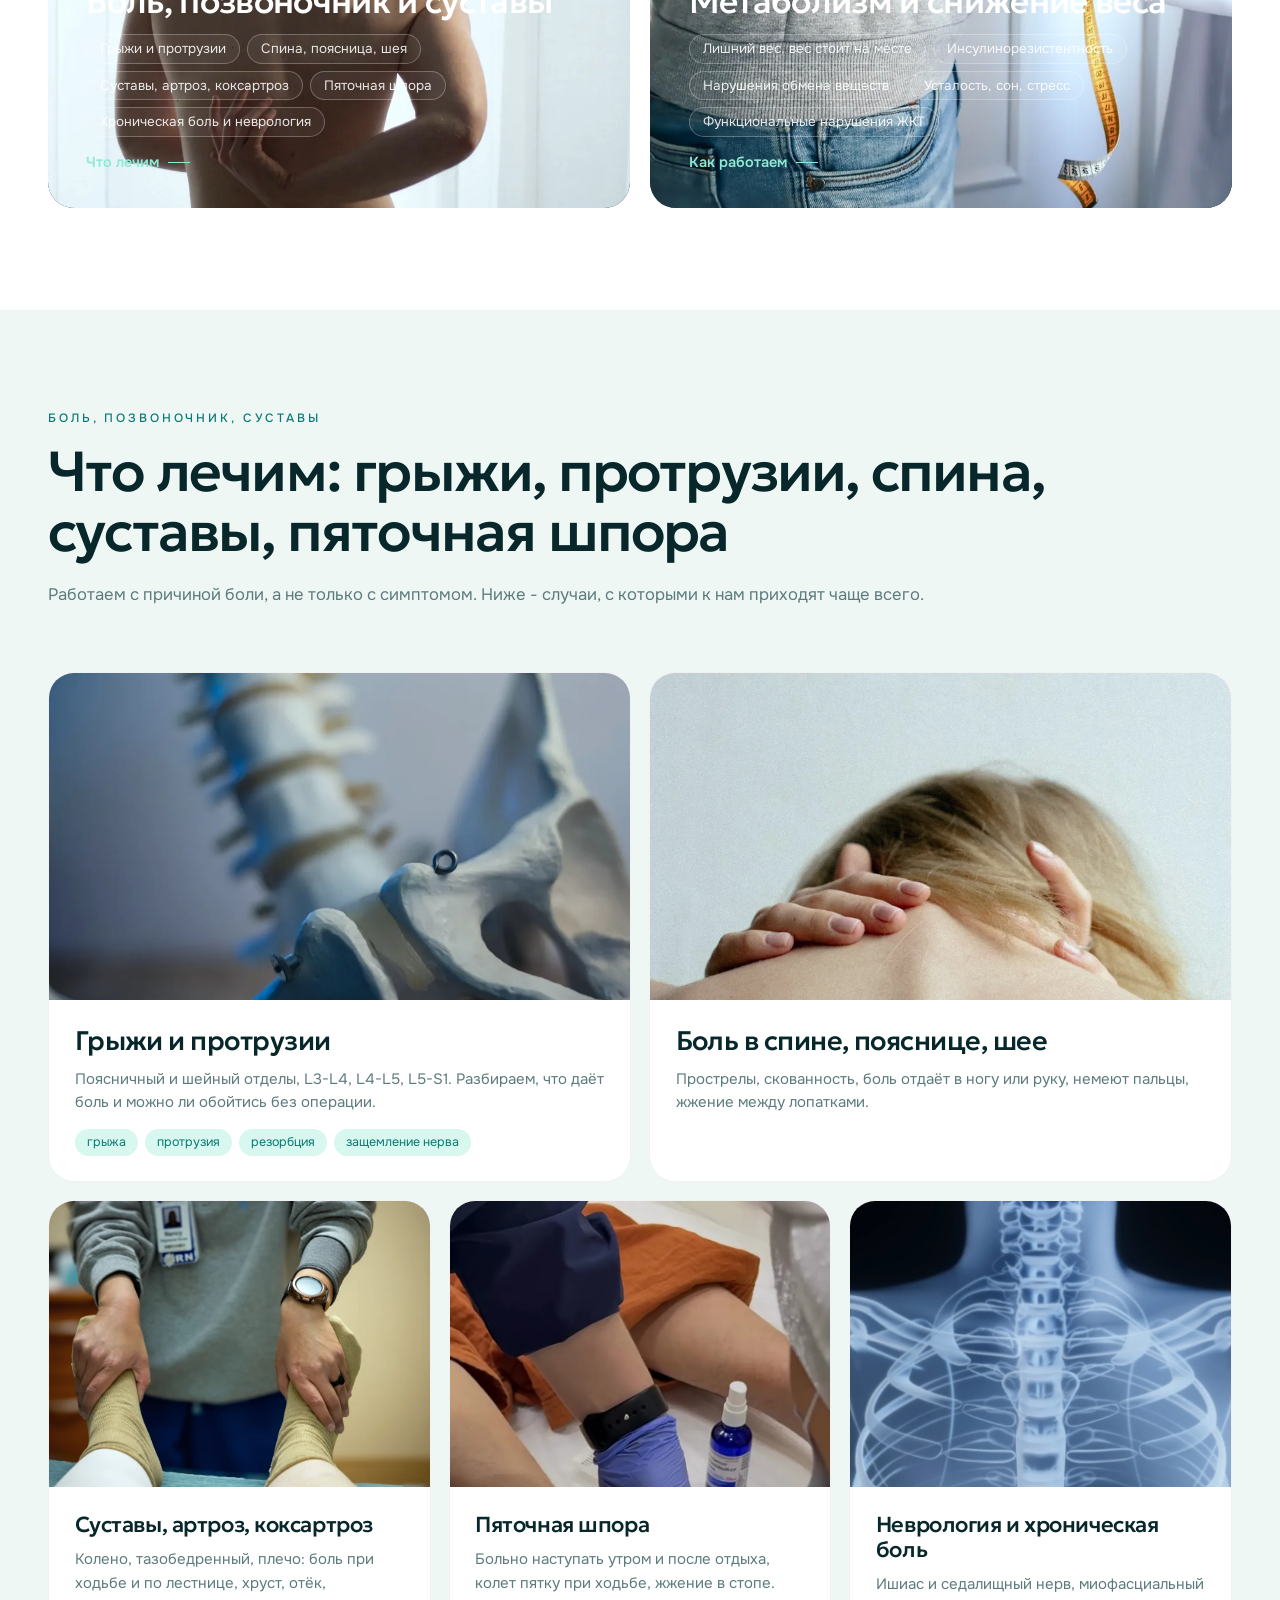
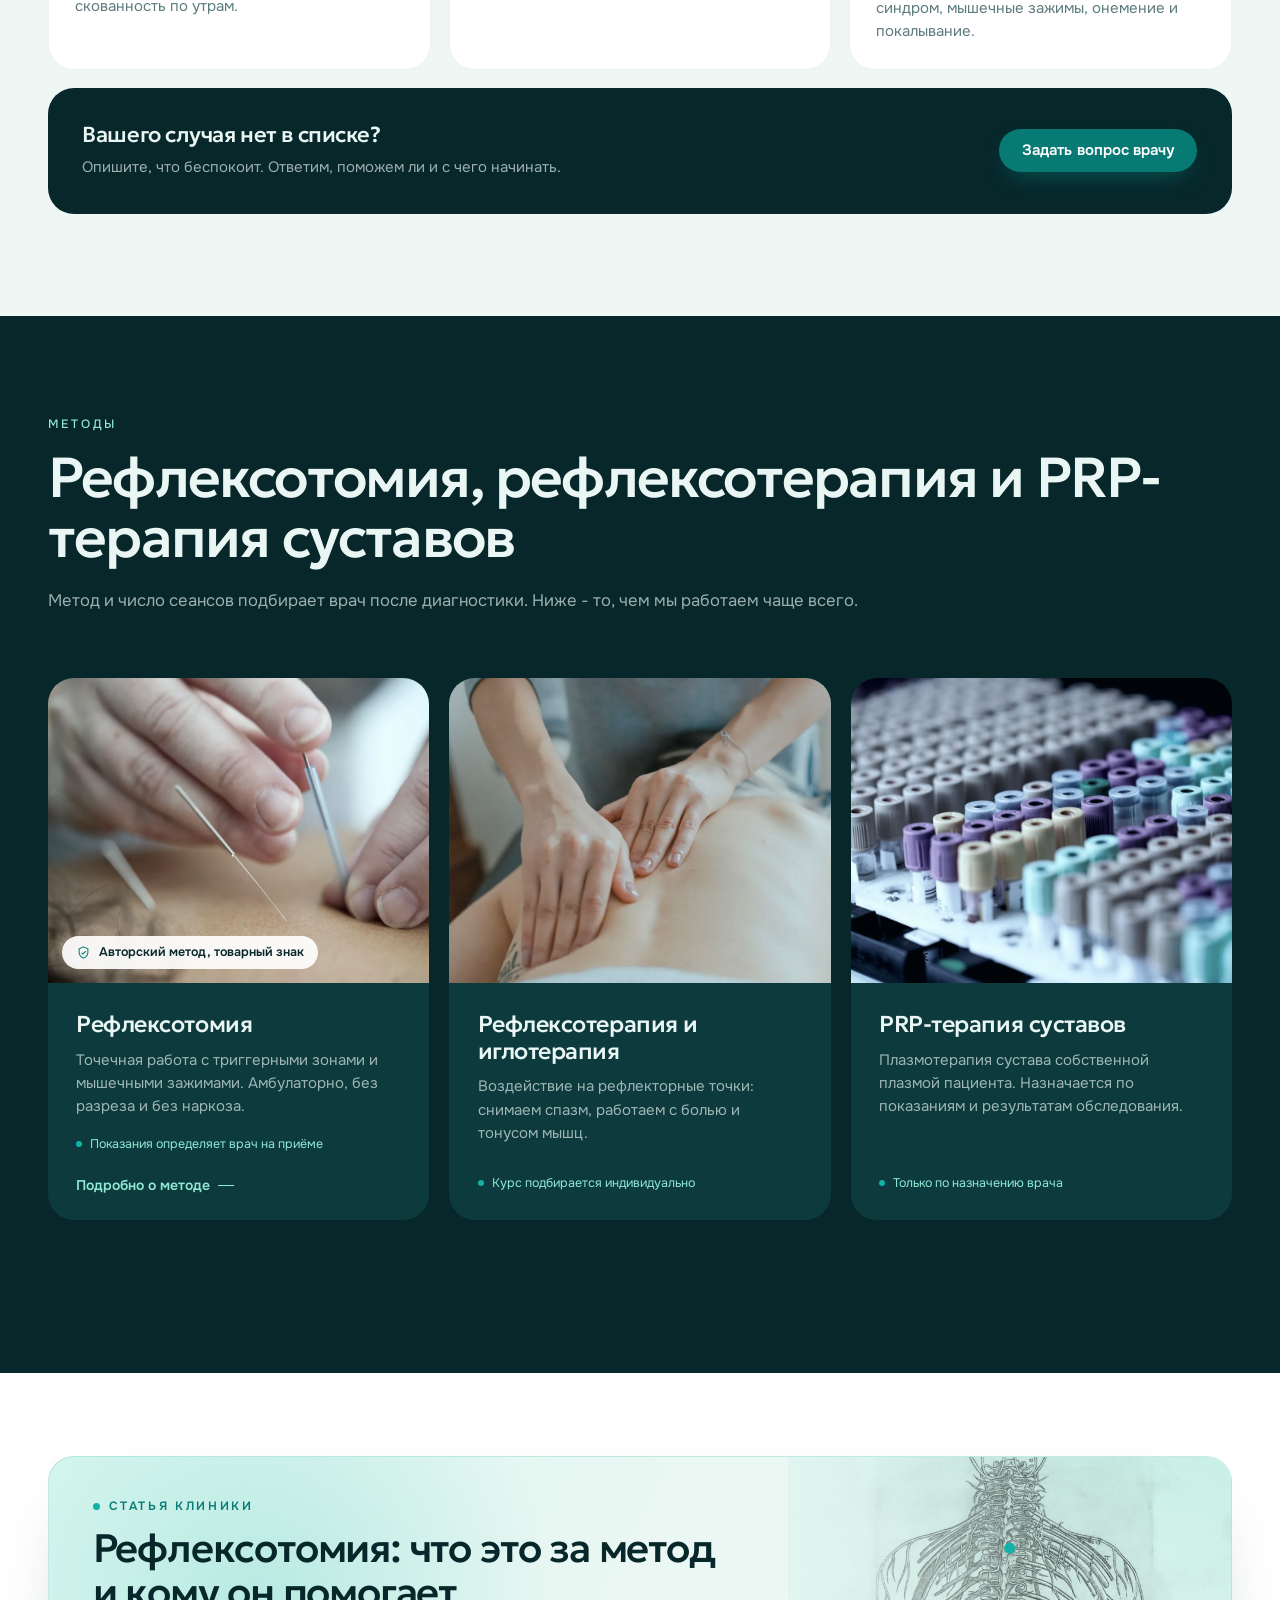
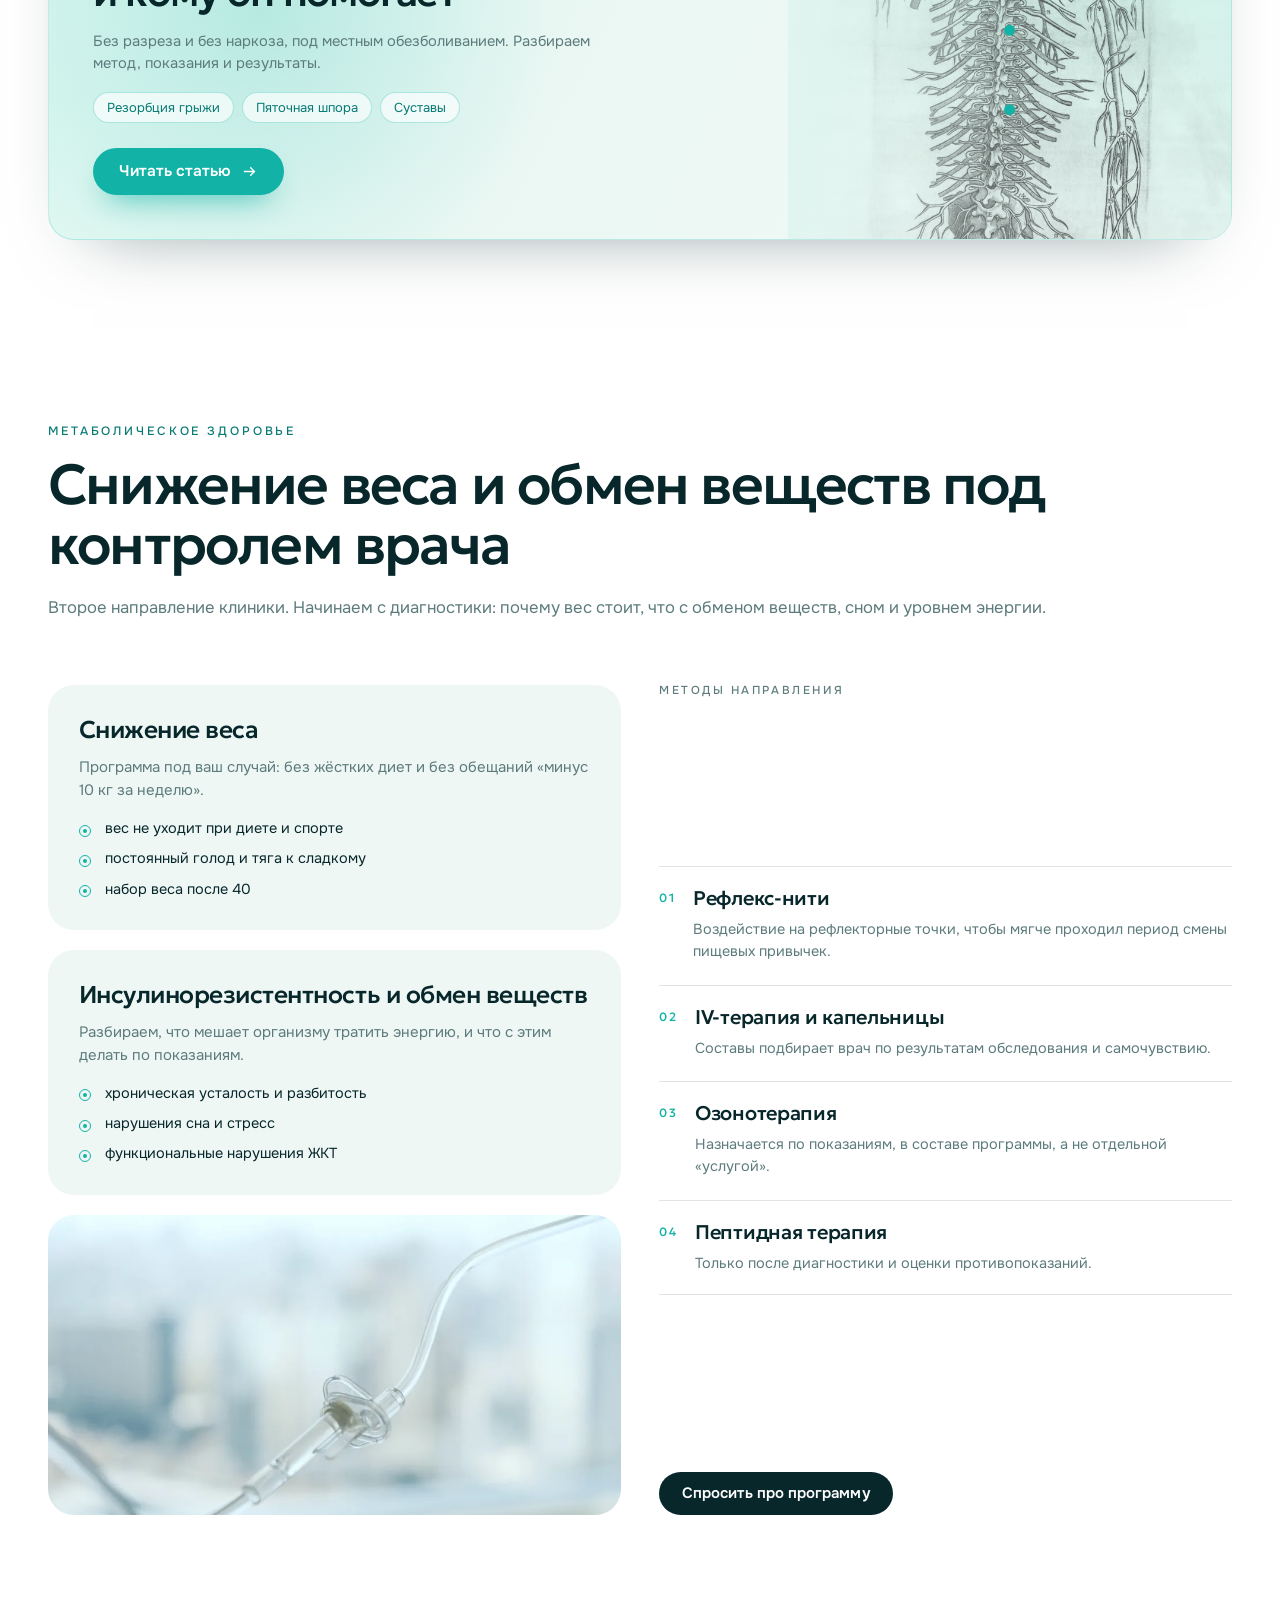
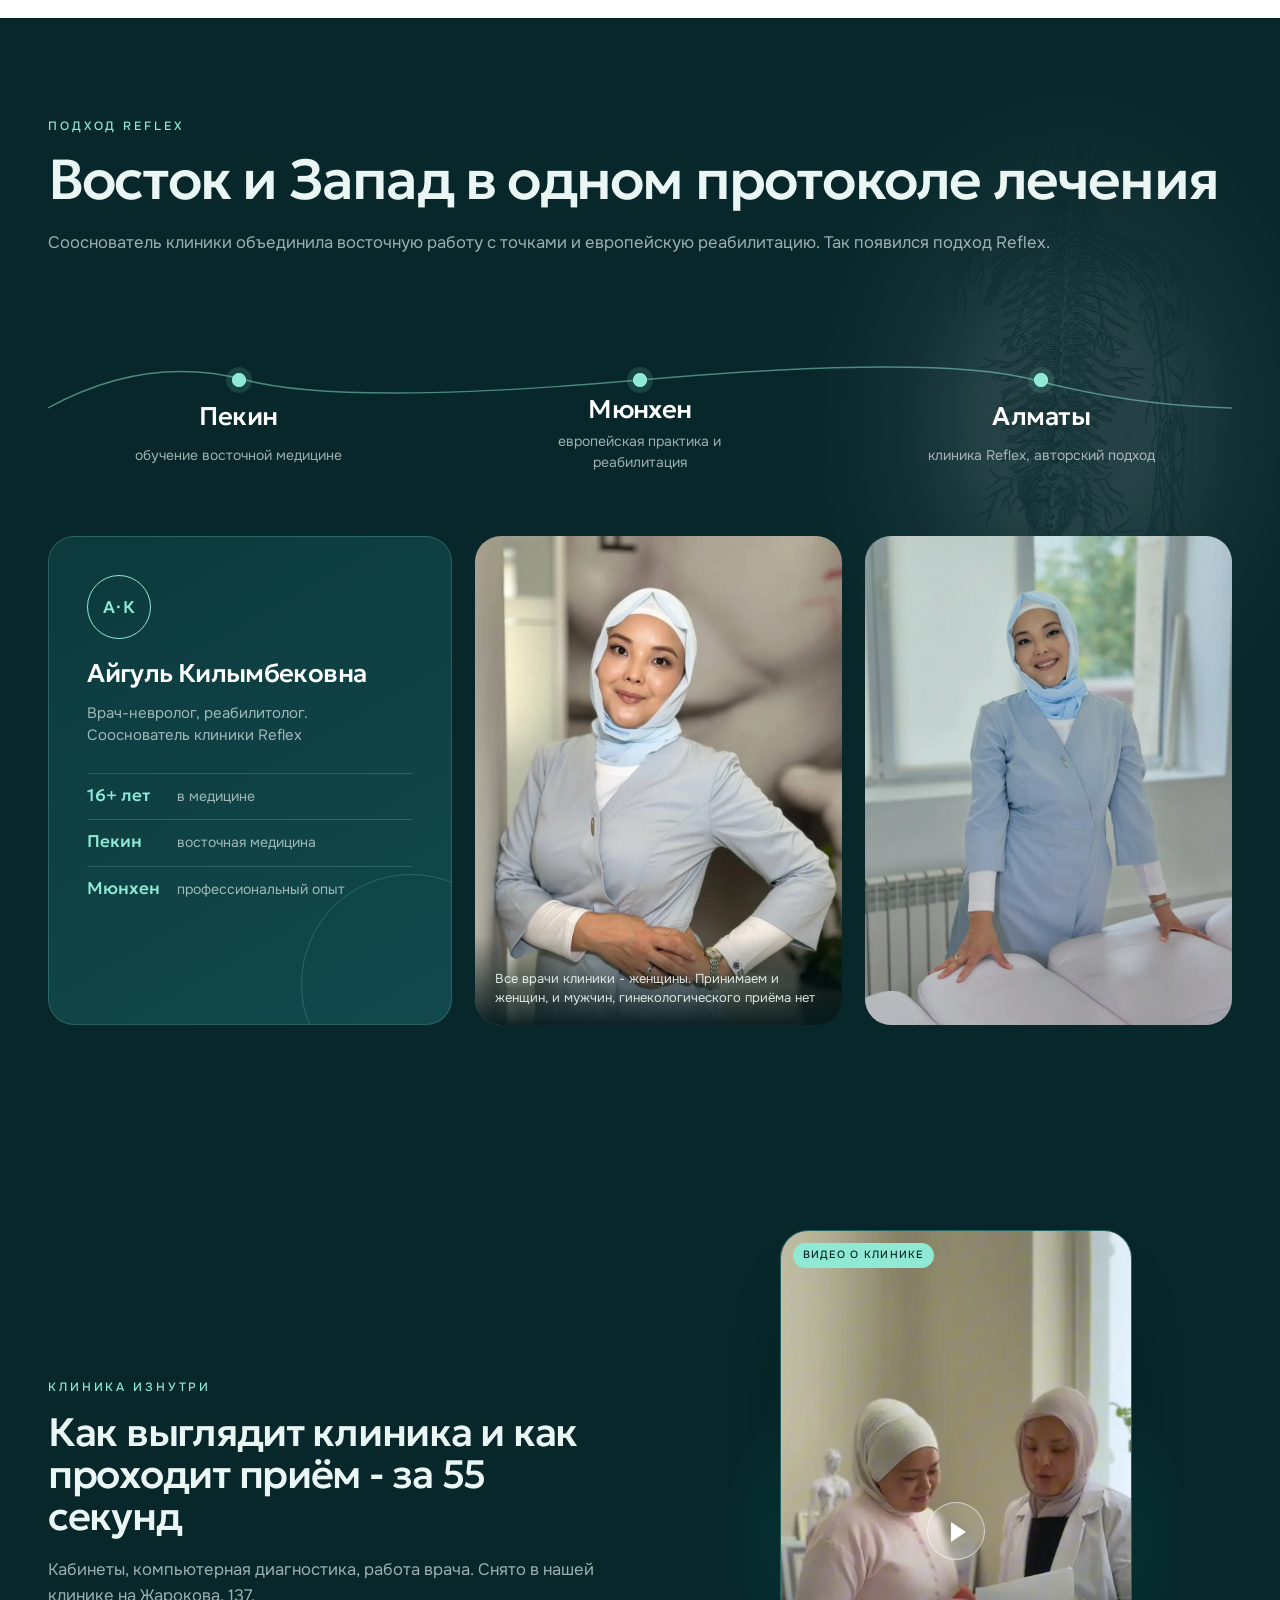
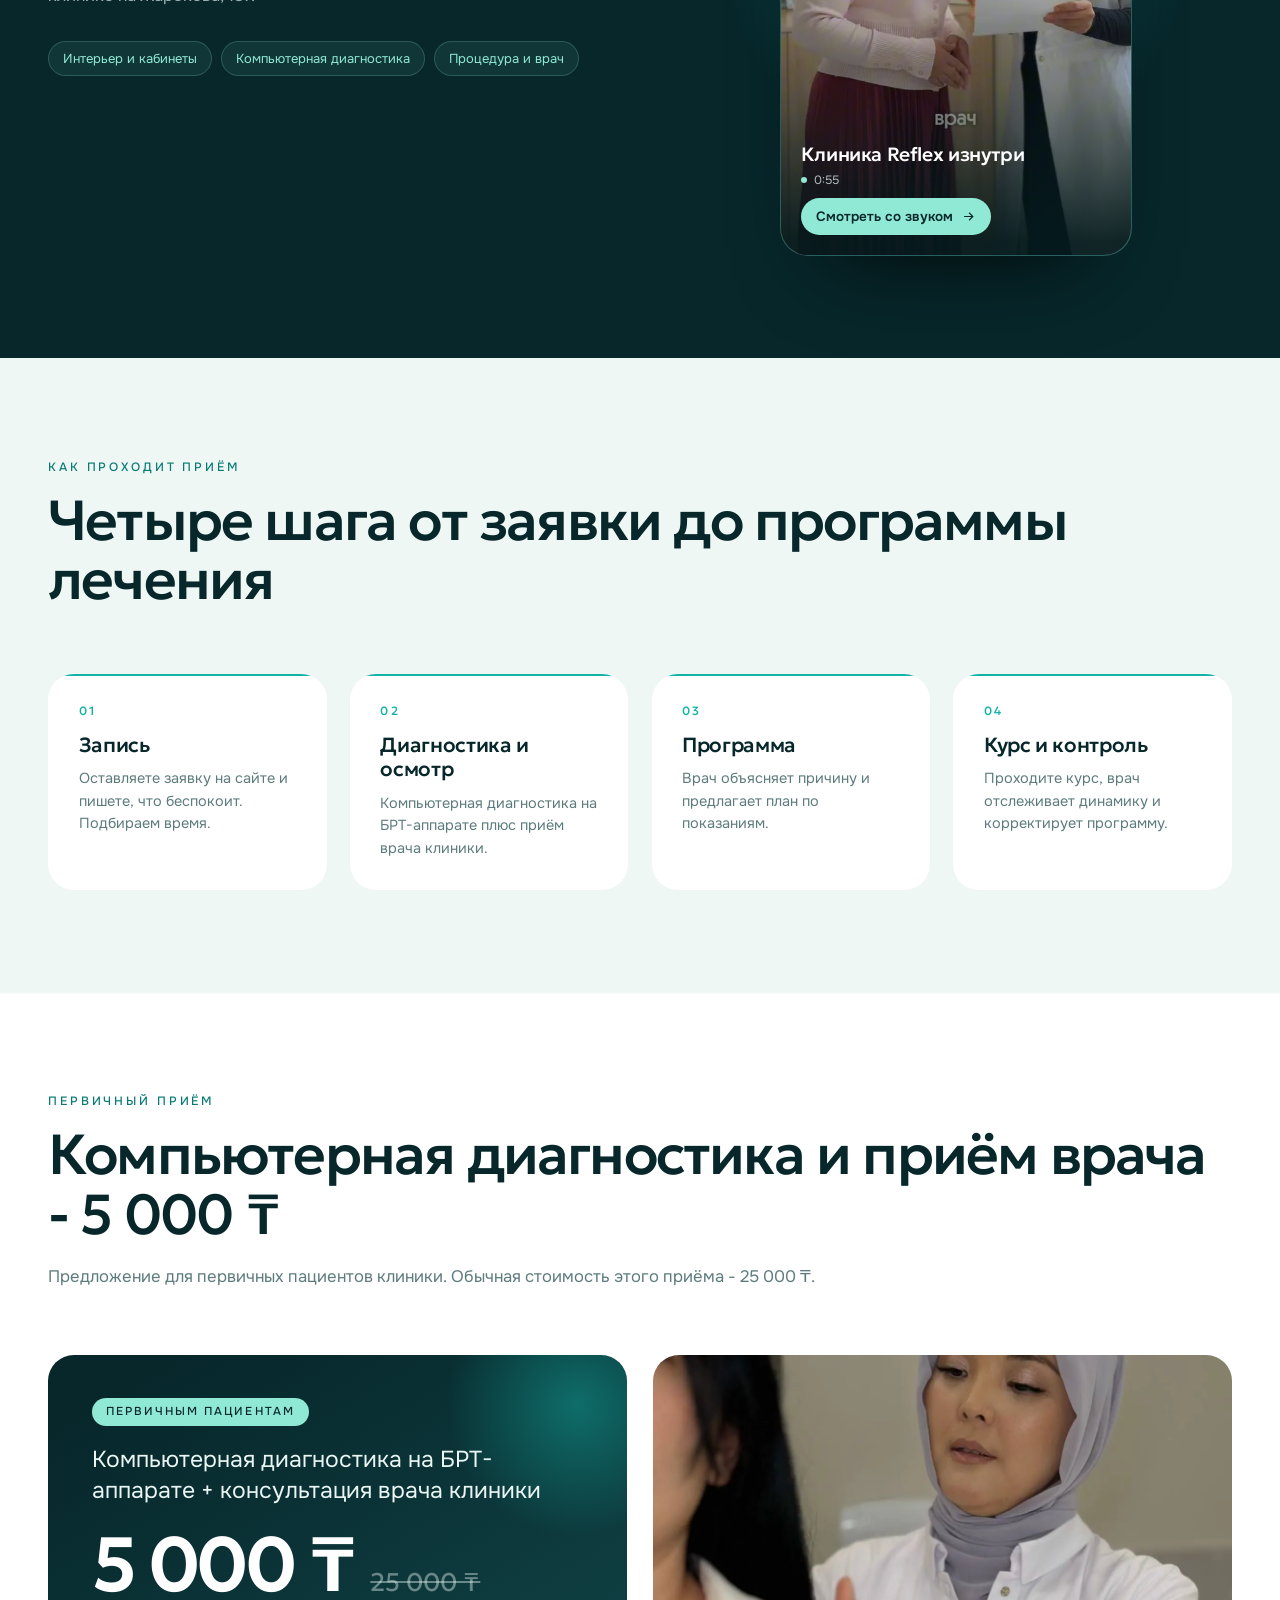
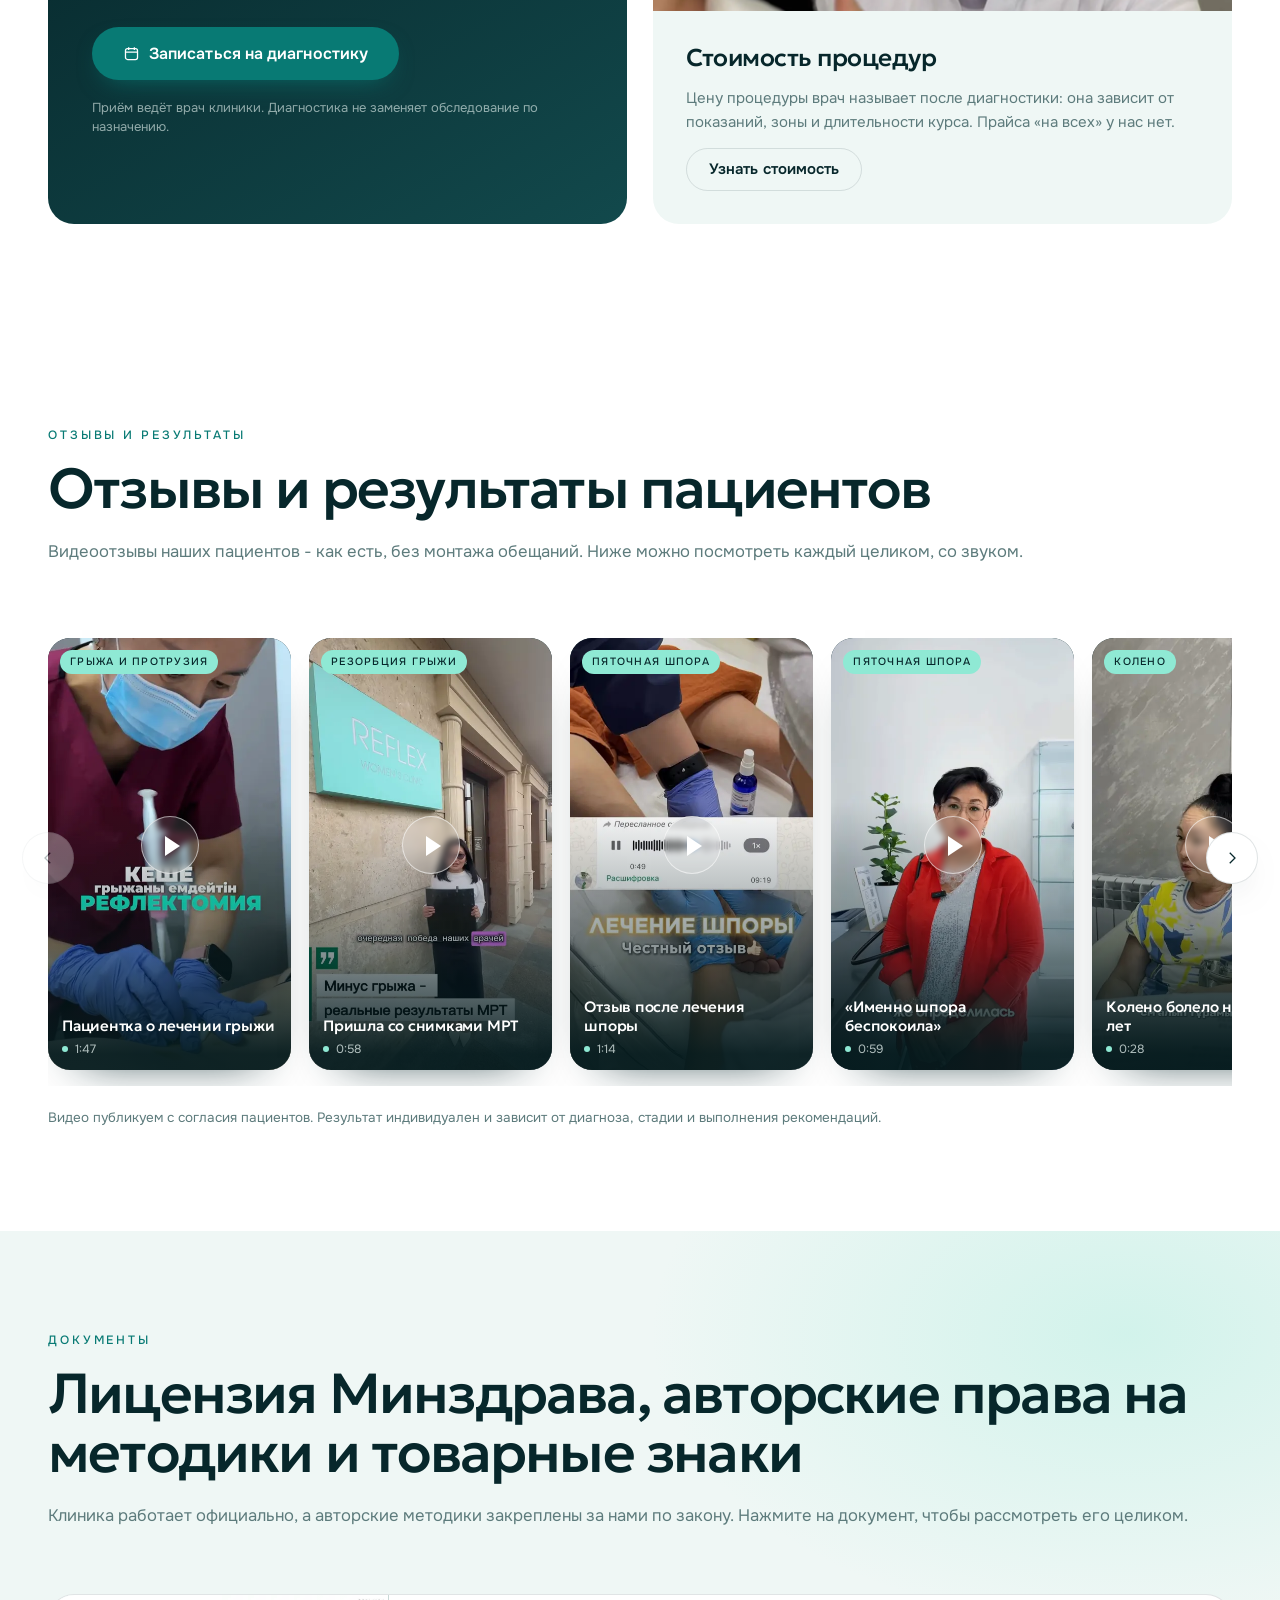
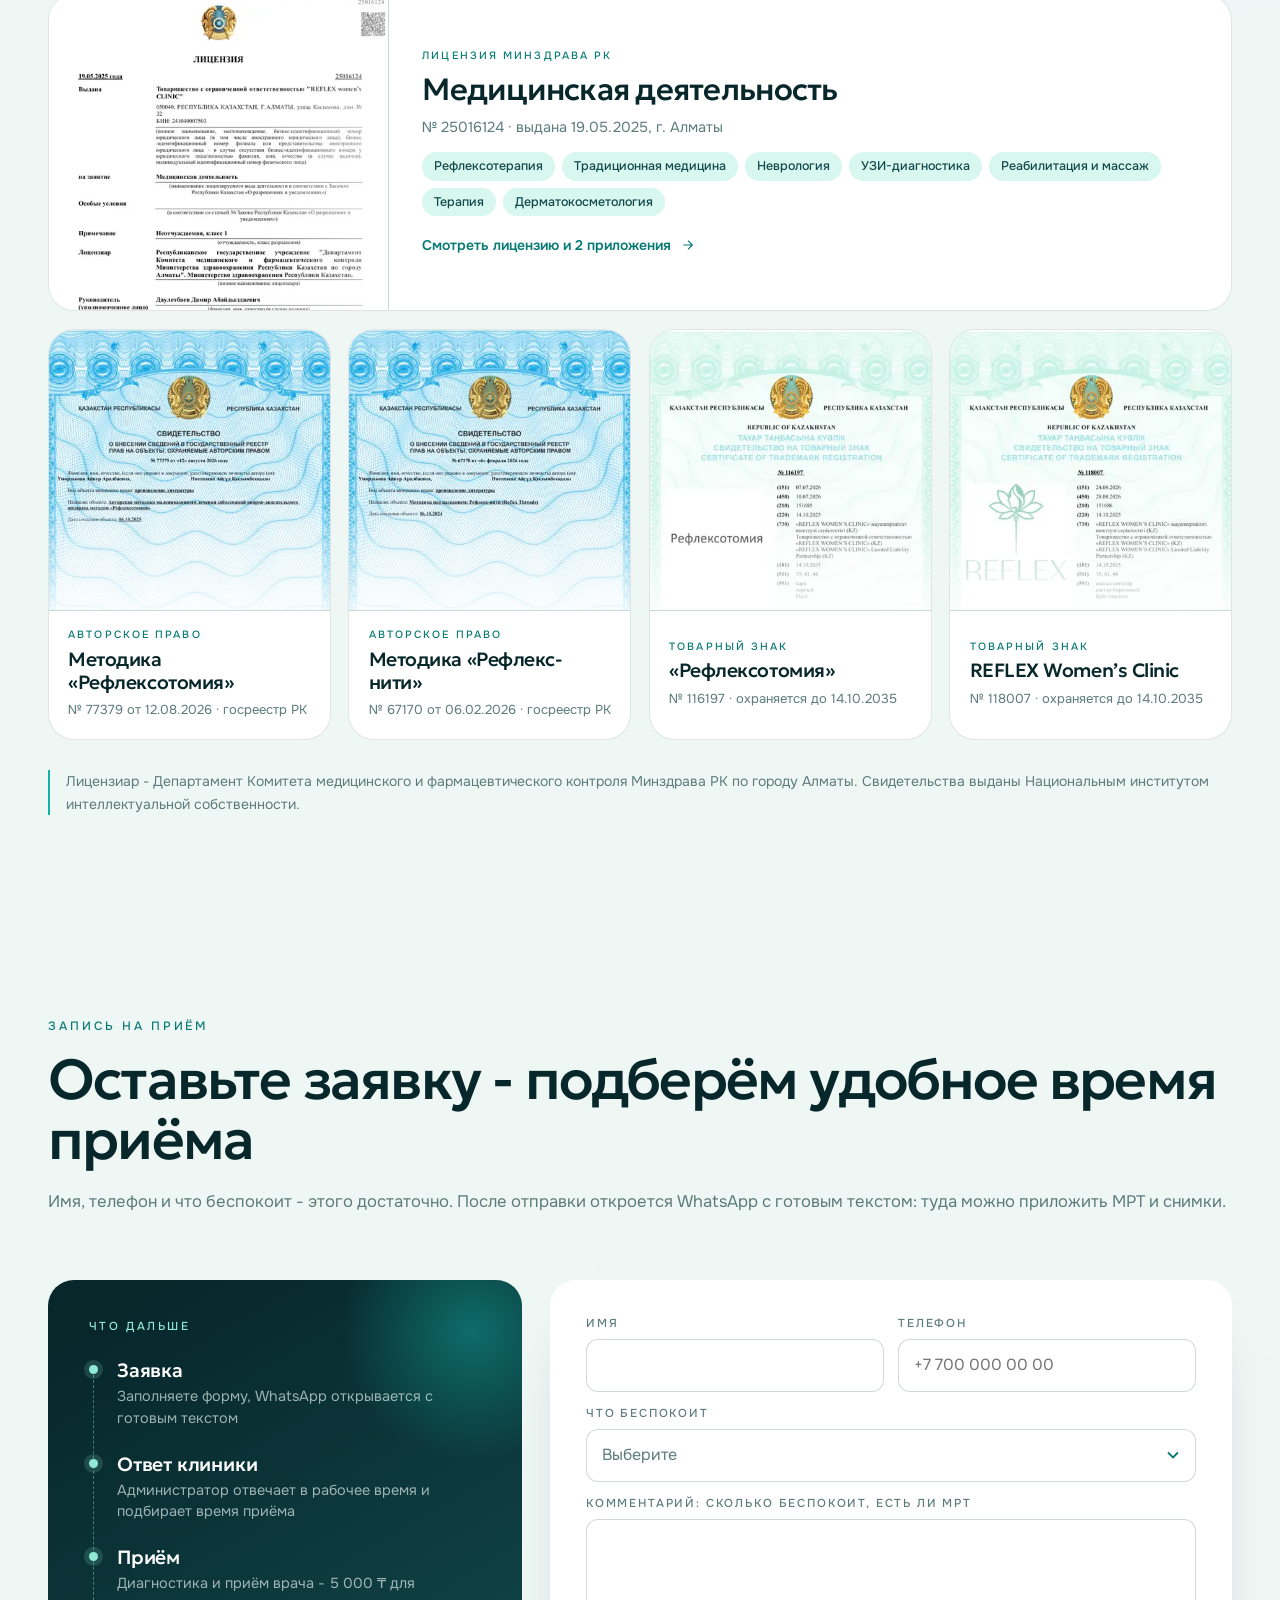
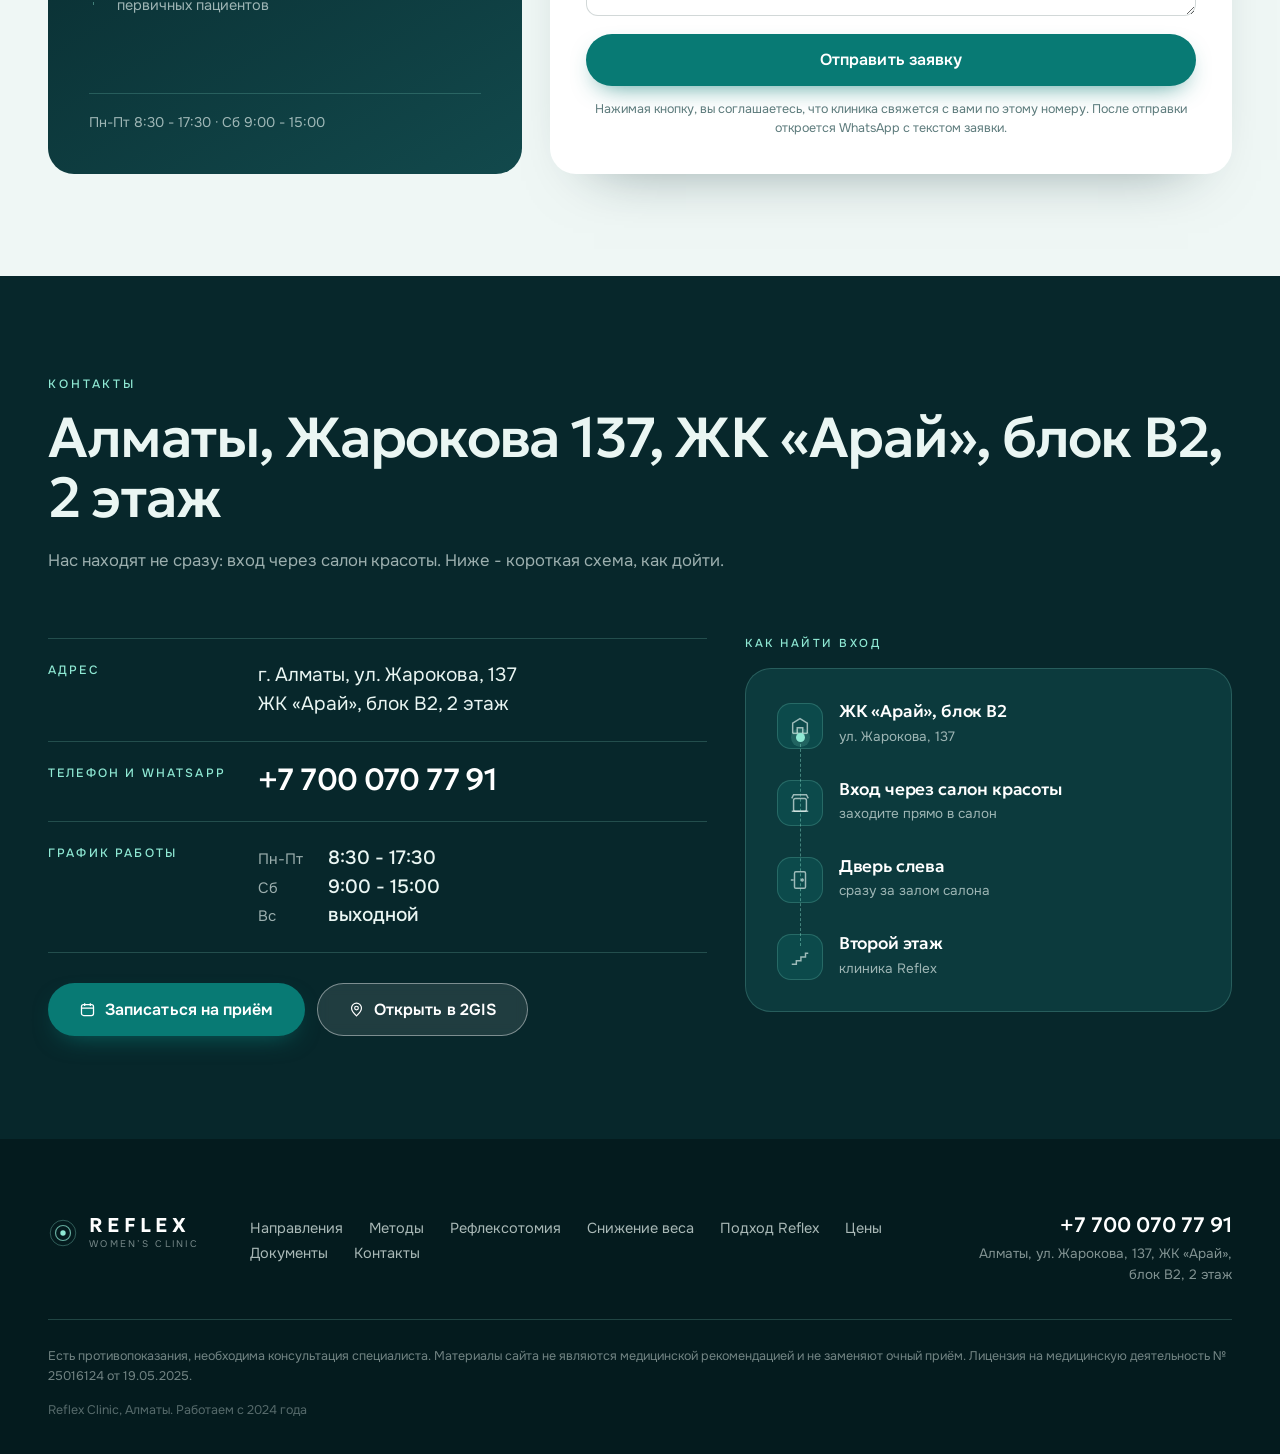
==== commit cb37f415: "Запись на приём через форму, подключён LeadBot - кнопки WhatsApp и звонка на главной и в статье веду" ====
--- a/index.html
+++ b/index.html
@@ -18,7 +18,6 @@
 <meta property="og:image:width" content="1200">
 <meta property="og:image:height" content="630">
 <meta property="og:locale" content="ru_RU">
-<meta property="og:locale:alternate" content="kk_KZ">
 <meta name="twitter:card" content="summary_large_image">
 <meta name="twitter:title" content="Reflex Clinic Алматы - позвоночник, суставы, метаболизм">
 <meta name="twitter:description" content="Лечение грыжи позвоночника без операции, суставы, пяточная шпора, снижение веса. Алматы, Жарокова 137.">
@@ -33,7 +32,40 @@
 <link rel="preconnect" href="https://fonts.gstatic.com" crossorigin>
 <link rel="preload" as="image" href="assets/hero.webp" fetchpriority="high">
 <link href="https://fonts.googleapis.com/css2?family=Geologica:wght@300;400;500;600;700&family=Onest:wght@300;400;500;600;700&display=swap" rel="stylesheet">
-<link rel="stylesheet" href="styles.css?v=20260908-1">
+<!-- Google Ads: конверсия. ID кабинета и метка действия - ниже (см. _project/konversii.md) -->
+<script>
+(function () {
+  var ID = 'AW-18437797005';
+  /* lead - действие «Контакт». С 15.09.2026 все обращения идут через форму записи,
+     конверсия шлётся только за отправленную заявку (form.js), клики по телефону и WhatsApp не считаются. */
+  var LABELS = { lead: 'PWQwCJ6ko_EcEI3p6ddE' };
+
+  window.gadsConvert = function () {};
+  if (!/^AW-\d+$/.test(ID)) return;
+
+  window.dataLayer = window.dataLayer || [];
+  function gtag() { dataLayer.push(arguments); }
+  window.gtag = gtag;
+  gtag('js', new Date());
+  gtag('config', ID);
+
+  var s = document.createElement('script');
+  s.async = true;
+  s.src = 'https://www.googletagmanager.com/gtag/js?id=' + ID;
+  document.head.appendChild(s);
+
+  window.gadsConvert = function (kind) {
+    if (!LABELS[kind]) return;
+    gtag('event', 'conversion', {
+      send_to: ID + '/' + LABELS[kind],
+      value: 1.0,
+      currency: 'USD'
+    });
+  };
+})();
+</script>
+<script src="https://lead-bot.sultan-askarov-kz.workers.dev/t.js" data-site="reflexclinic" defer></script>
+<link rel="stylesheet" href="styles.css?v=20260915-1">
 <script type="application/ld+json">
 {
   "@context": "https://schema.org",
@@ -117,10 +149,10 @@
     <div class="hdr-right">
       <div class="lang" role="group" aria-label="Язык сайта">
         <button type="button" class="lang-btn is-active" data-lang="ru" aria-pressed="true" lang="ru">RU</button>
-        <button type="button" class="lang-btn" data-lang="kz" aria-pressed="false" lang="kk">KZ</button>
-      </div>
-      <a class="btn btn-wa btn-sm js-wa hdr-wa" href="https://wa.me/77000707791?text=%D0%97%D0%B4%D1%80%D0%B0%D0%B2%D1%81%D1%82%D0%B2%D1%83%D0%B9%D1%82%D0%B5%21%20%D0%A5%D0%BE%D1%87%D1%83%20%D0%B7%D0%B0%D0%BF%D0%B8%D1%81%D0%B0%D1%82%D1%8C%D1%81%D1%8F%20%D0%B2%20%D0%BA%D0%BB%D0%B8%D0%BD%D0%B8%D0%BA%D1%83%20Reflex." target="_blank" rel="noopener">
-        <svg class="ico-wa" viewBox="0 0 24 24" width="15" height="15" fill="currentColor" aria-hidden="true"><path d="M12 2a10 10 0 0 0-8.5 15.3L2 22l4.9-1.4A10 10 0 1 0 12 2Zm0 18.2c-1.6 0-3.1-.4-4.4-1.2l-.3-.2-2.9.8.8-2.8-.2-.3A8.2 8.2 0 1 1 12 20.2Zm4.6-6.1c-.3-.1-1.5-.7-1.7-.8-.2-.1-.4-.1-.6.1-.2.3-.6.8-.8 1-.1.2-.3.2-.5.1a6.7 6.7 0 0 1-3.4-3c-.3-.4 0-.5.1-.7l.4-.5c.1-.2.1-.3 0-.5l-.8-1.9c-.2-.5-.4-.4-.6-.4h-.5c-.2 0-.5.1-.7.3-.2.3-.9.9-.9 2.2s.9 2.5 1.1 2.7c.1.2 1.8 2.8 4.4 3.9 2.6 1.1 2.6.7 3.1.7.5-.1 1.5-.6 1.7-1.2.2-.6.2-1.1.2-1.2-.1-.1-.3-.2-.5-.3Z"/></svg>
+        <button type="button" class="lang-btn" data-lang="kz" aria-pressed="false">KZ</button>
+      </div>
+      <a class="btn btn-book btn-sm hdr-wa" href="#zapis" data-lead="">
+        <svg class="ico-cal" viewBox="0 0 24 24" width="15" height="15" fill="none" stroke="currentColor" stroke-width="1.8" aria-hidden="true"><rect x="3.5" y="5" width="17" height="15.5" rx="3"/><path d="M3.5 10h17M8 3v4M16 3v4"/></svg>
         <span data-i="hdr_wa">Записаться</span>
       </a>
       <button class="burger" id="burger" type="button" aria-label="Открыть меню" aria-expanded="false" aria-controls="mobnav"><span></span><span></span><span></span></button>
@@ -142,8 +174,7 @@
     <a href="#dokumenty" data-i="nav_doc">Документы</a>
     <a href="#kontakty" data-i="nav_con">Контакты</a>
     <div class="mobnav-foot">
-      <a class="btn btn-wa js-wa" href="https://wa.me/77000707791?text=%D0%97%D0%B4%D1%80%D0%B0%D0%B2%D1%81%D1%82%D0%B2%D1%83%D0%B9%D1%82%D0%B5%21%20%D0%A5%D0%BE%D1%87%D1%83%20%D0%B7%D0%B0%D0%BF%D0%B8%D1%81%D0%B0%D1%82%D1%8C%D1%81%D1%8F%20%D0%B2%20%D0%BA%D0%BB%D0%B8%D0%BD%D0%B8%D0%BA%D1%83%20Reflex." target="_blank" rel="noopener"><span data-i="wa_book">Записаться в WhatsApp</span></a>
-      <a class="mobnav-tel js-tel" href="tel:+77000707791">+7 700 070 77 91</a>
+      <a class="btn btn-book" href="#zapis" data-lead=""><svg class="ico-cal" viewBox="0 0 24 24" width="16" height="16" fill="none" stroke="currentColor" stroke-width="1.8" aria-hidden="true"><rect x="3.5" y="5" width="17" height="15.5" rx="3"/><path d="M3.5 10h17M8 3v4M16 3v4"/></svg><span data-i="wa_book">Записаться на приём</span></a>
     </div>
   </nav>
 </div>
@@ -170,9 +201,9 @@
     </h1>
     <p class="hero-lead" data-i="hero_lead">Грыжи и протрузии, боли в спине и шее, артроз, пяточная шпора, снижение веса. Авторский подход Reflex: восточные методы и европейская реабилитация, опыт врача более 16 лет.</p>
     <div class="hero-cta">
-      <a class="btn btn-wa btn-lg js-wa" href="https://wa.me/77000707791?text=%D0%97%D0%B4%D1%80%D0%B0%D0%B2%D1%81%D1%82%D0%B2%D1%83%D0%B9%D1%82%D0%B5%21%20%D0%91%D0%B5%D1%81%D0%BF%D0%BE%D0%BA%D0%BE%D0%B8%D1%82%20%D0%B1%D0%BE%D0%BB%D1%8C%20%D0%B2%20%D1%81%D0%BF%D0%B8%D0%BD%D0%B5%20%D0%B8%D0%BB%D0%B8%20%D1%81%D1%83%D1%81%D1%82%D0%B0%D0%B2%D0%B0%D1%85.%20%D0%A5%D0%BE%D1%87%D1%83%20%D0%B7%D0%B0%D0%BF%D0%B8%D1%81%D0%B0%D1%82%D1%8C%D1%81%D1%8F%20%D0%BD%D0%B0%20%D0%BF%D1%80%D0%B8%D1%91%D0%BC." target="_blank" rel="noopener">
-        <svg class="ico-wa" viewBox="0 0 24 24" width="17" height="17" fill="currentColor" aria-hidden="true"><path d="M12 2a10 10 0 0 0-8.5 15.3L2 22l4.9-1.4A10 10 0 1 0 12 2Zm0 18.2c-1.6 0-3.1-.4-4.4-1.2l-.3-.2-2.9.8.8-2.8-.2-.3A8.2 8.2 0 1 1 12 20.2Zm4.6-6.1c-.3-.1-1.5-.7-1.7-.8-.2-.1-.4-.1-.6.1-.2.3-.6.8-.8 1-.1.2-.3.2-.5.1a6.7 6.7 0 0 1-3.4-3c-.3-.4 0-.5.1-.7l.4-.5c.1-.2.1-.3 0-.5l-.8-1.9c-.2-.5-.4-.4-.6-.4h-.5c-.2 0-.5.1-.7.3-.2.3-.9.9-.9 2.2s.9 2.5 1.1 2.7c.1.2 1.8 2.8 4.4 3.9 2.6 1.1 2.6.7 3.1.7.5-.1 1.5-.6 1.7-1.2.2-.6.2-1.1.2-1.2-.1-.1-.3-.2-.5-.3Z"/></svg>
-        <span data-i="wa_book">Записаться в WhatsApp</span>
+      <a class="btn btn-book btn-lg" href="#zapis" data-lead="">
+        <svg class="ico-cal" viewBox="0 0 24 24" width="17" height="17" fill="none" stroke="currentColor" stroke-width="1.8" aria-hidden="true"><rect x="3.5" y="5" width="17" height="15.5" rx="3"/><path d="M3.5 10h17M8 3v4M16 3v4"/></svg>
+        <span data-i="wa_book">Записаться на приём</span>
       </a>
       <a class="btn btn-ghost btn-lg" href="#ceny"><span data-i="hero_btn2">Диагностика и приём - 5 000 ₸</span></a>
     </div>
@@ -294,9 +325,8 @@
             <h3 class="card-h" data-i="c6_h">Вашего случая нет в списке?</h3>
             <p class="card-p" data-i="c6_p">Опишите, что беспокоит. Ответим, поможем ли и с чего начинать.</p>
           </div>
-          <a class="btn btn-wa js-wa" href="https://wa.me/77000707791?text=%D0%97%D0%B4%D1%80%D0%B0%D0%B2%D1%81%D1%82%D0%B2%D1%83%D0%B9%D1%82%D0%B5%21%20%D0%A5%D0%BE%D1%87%D1%83%20%D1%83%D0%B7%D0%BD%D0%B0%D1%82%D1%8C%2C%20%D0%BF%D0%BE%D0%B4%D1%85%D0%BE%D0%B4%D0%B8%D1%82%20%D0%BB%D0%B8%20%D0%BC%D0%BD%D0%B5%20%D0%BC%D0%B5%D1%82%D0%BE%D0%B4%20%D0%BB%D0%B5%D1%87%D0%B5%D0%BD%D0%B8%D1%8F%20%D0%B2%20%D0%BA%D0%BB%D0%B8%D0%BD%D0%B8%D0%BA%D0%B5%20Reflex." target="_blank" rel="noopener">
-            <svg class="ico-wa" viewBox="0 0 24 24" width="16" height="16" fill="currentColor" aria-hidden="true"><path d="M12 2a10 10 0 0 0-8.5 15.3L2 22l4.9-1.4A10 10 0 1 0 12 2Zm0 18.2c-1.6 0-3.1-.4-4.4-1.2l-.3-.2-2.9.8.8-2.8-.2-.3A8.2 8.2 0 1 1 12 20.2Zm4.6-6.1c-.3-.1-1.5-.7-1.7-.8-.2-.1-.4-.1-.6.1-.2.3-.6.8-.8 1-.1.2-.3.2-.5.1a6.7 6.7 0 0 1-3.4-3c-.3-.4 0-.5.1-.7l.4-.5c.1-.2.1-.3 0-.5l-.8-1.9c-.2-.5-.4-.4-.6-.4h-.5c-.2 0-.5.1-.7.3-.2.3-.9.9-.9 2.2s.9 2.5 1.1 2.7c.1.2 1.8 2.8 4.4 3.9 2.6 1.1 2.6.7 3.1.7.5-.1 1.5-.6 1.7-1.2.2-.6.2-1.1.2-1.2-.1-.1-.3-.2-.5-.3Z"/></svg>
-            <span data-i="c6_btn">Написать врачу</span>
+          <a class="btn btn-book" href="#zapis" data-lead="other">
+            <span data-i="c6_btn">Задать вопрос врачу</span>
           </a>
         </div>
       </article>
@@ -443,8 +473,7 @@
             </div>
           </article>
         </div>
-        <a class="btn btn-dark js-wa" href="https://wa.me/77000707791?text=%D0%97%D0%B4%D1%80%D0%B0%D0%B2%D1%81%D1%82%D0%B2%D1%83%D0%B9%D1%82%D0%B5%21%20%D0%98%D0%BD%D1%82%D0%B5%D1%80%D0%B5%D1%81%D1%83%D0%B5%D1%82%20%D1%81%D0%BD%D0%B8%D0%B6%D0%B5%D0%BD%D0%B8%D0%B5%20%D0%B2%D0%B5%D1%81%D0%B0%20%D0%B8%20%D0%BC%D0%B5%D1%82%D0%B0%D0%B1%D0%BE%D0%BB%D0%B8%D1%87%D0%B5%D1%81%D0%BA%D0%BE%D0%B5%20%D0%B7%D0%B4%D0%BE%D1%80%D0%BE%D0%B2%D1%8C%D0%B5.%20%D0%A5%D0%BE%D1%87%D1%83%20%D0%B7%D0%B0%D0%BF%D0%B8%D1%81%D0%B0%D1%82%D1%8C%D1%81%D1%8F." target="_blank" rel="noopener">
-          <svg class="ico-wa" viewBox="0 0 24 24" width="16" height="16" fill="currentColor" aria-hidden="true"><path d="M12 2a10 10 0 0 0-8.5 15.3L2 22l4.9-1.4A10 10 0 1 0 12 2Zm0 18.2c-1.6 0-3.1-.4-4.4-1.2l-.3-.2-2.9.8.8-2.8-.2-.3A8.2 8.2 0 1 1 12 20.2Zm4.6-6.1c-.3-.1-1.5-.7-1.7-.8-.2-.1-.4-.1-.6.1-.2.3-.6.8-.8 1-.1.2-.3.2-.5.1a6.7 6.7 0 0 1-3.4-3c-.3-.4 0-.5.1-.7l.4-.5c.1-.2.1-.3 0-.5l-.8-1.9c-.2-.5-.4-.4-.6-.4h-.5c-.2 0-.5.1-.7.3-.2.3-.9.9-.9 2.2s.9 2.5 1.1 2.7c.1.2 1.8 2.8 4.4 3.9 2.6 1.1 2.6.7 3.1.7.5-.1 1.5-.6 1.7-1.2.2-.6.2-1.1.2-1.2-.1-.1-.3-.2-.5-.3Z"/></svg>
+        <a class="btn btn-dark" href="#zapis" data-lead="ves">
           <span data-i="mb_btn">Спросить про программу</span>
         </a>
       </div>
@@ -532,10 +561,10 @@
   <div class="wrap">
     <div class="head reveal">
       <p class="eyebrow"><span data-i="st_eye">Как проходит приём</span></p>
-      <h2 class="h2" data-i="st_h2">Четыре шага от сообщения в WhatsApp до программы лечения</h2>
+      <h2 class="h2" data-i="st_h2">Четыре шага от заявки до программы лечения</h2>
     </div>
     <ol class="steps">
-      <li class="step reveal"><span class="step-n">01</span><h3 data-i="st1_h">Запись</h3><p data-i="st1_p">Пишете в WhatsApp, что беспокоит. Подбираем время.</p></li>
+      <li class="step reveal"><span class="step-n">01</span><h3 data-i="st1_h">Запись</h3><p data-i="st1_p">Оставляете заявку на сайте и пишете, что беспокоит. Подбираем время.</p></li>
       <li class="step reveal"><span class="step-n">02</span><h3 data-i="st2_h">Диагностика и осмотр</h3><p data-i="st2_p">Компьютерная диагностика на БРТ-аппарате плюс приём врача клиники.</p></li>
       <li class="step reveal"><span class="step-n">03</span><h3 data-i="st3_h">Программа</h3><p data-i="st3_p">Врач объясняет причину и предлагает план по показаниям.</p></li>
       <li class="step reveal"><span class="step-n">04</span><h3 data-i="st4_h">Курс и контроль</h3><p data-i="st4_p">Проходите курс, врач отслеживает динамику и корректирует программу.</p></li>
@@ -557,8 +586,8 @@
         <span class="price-badge" data-i="pr_badge">Первичным пациентам</span>
         <h3 class="price-h" data-i="pr_h3">Компьютерная диагностика на БРТ-аппарате + консультация врача клиники</h3>
         <p class="price-row"><span class="price-now">5 000 ₸</span><s class="price-old">25 000 ₸</s></p>
-        <a class="btn btn-wa btn-lg js-wa" href="https://wa.me/77000707791?text=%D0%97%D0%B4%D1%80%D0%B0%D0%B2%D1%81%D1%82%D0%B2%D1%83%D0%B9%D1%82%D0%B5%21%20%D0%A5%D0%BE%D1%87%D1%83%20%D0%B7%D0%B0%D0%BF%D0%B8%D1%81%D0%B0%D1%82%D1%8C%D1%81%D1%8F%20%D0%BD%D0%B0%20%D0%BA%D0%BE%D0%BC%D0%BF%D1%8C%D1%8E%D1%82%D0%B5%D1%80%D0%BD%D1%83%D1%8E%20%D0%B4%D0%B8%D0%B0%D0%B3%D0%BD%D0%BE%D1%81%D1%82%D0%B8%D0%BA%D1%83%20%D0%B8%20%D0%BF%D1%80%D0%B8%D1%91%D0%BC%20%D0%B2%D1%80%D0%B0%D1%87%D0%B0%20%D0%B7%D0%B0%205%20000%20%D1%82%D0%B3." target="_blank" rel="noopener">
-          <svg class="ico-wa" viewBox="0 0 24 24" width="17" height="17" fill="currentColor" aria-hidden="true"><path d="M12 2a10 10 0 0 0-8.5 15.3L2 22l4.9-1.4A10 10 0 1 0 12 2Zm0 18.2c-1.6 0-3.1-.4-4.4-1.2l-.3-.2-2.9.8.8-2.8-.2-.3A8.2 8.2 0 1 1 12 20.2Zm4.6-6.1c-.3-.1-1.5-.7-1.7-.8-.2-.1-.4-.1-.6.1-.2.3-.6.8-.8 1-.1.2-.3.2-.5.1a6.7 6.7 0 0 1-3.4-3c-.3-.4 0-.5.1-.7l.4-.5c.1-.2.1-.3 0-.5l-.8-1.9c-.2-.5-.4-.4-.6-.4h-.5c-.2 0-.5.1-.7.3-.2.3-.9.9-.9 2.2s.9 2.5 1.1 2.7c.1.2 1.8 2.8 4.4 3.9 2.6 1.1 2.6.7 3.1.7.5-.1 1.5-.6 1.7-1.2.2-.6.2-1.1.2-1.2-.1-.1-.3-.2-.5-.3Z"/></svg>
+        <a class="btn btn-book btn-lg" href="#zapis" data-lead="diag">
+          <svg class="ico-cal" viewBox="0 0 24 24" width="17" height="17" fill="none" stroke="currentColor" stroke-width="1.8" aria-hidden="true"><rect x="3.5" y="5" width="17" height="15.5" rx="3"/><path d="M3.5 10h17M8 3v4M16 3v4"/></svg>
           <span data-i="pr_btn">Записаться на диагностику</span>
         </a>
         <p class="price-note" data-i="pr_note">Приём ведёт врач клиники. Диагностика не заменяет обследование по назначению.</p>
@@ -569,7 +598,7 @@
         <div class="price-side-body">
           <h3 class="price-side-h" data-i="pr_s_h">Стоимость процедур</h3>
           <p class="price-side-p" data-i="pr_s_p">Цену процедуры врач называет после диагностики: она зависит от показаний, зоны и длительности курса. Прайса «на всех» у нас нет.</p>
-          <a class="btn btn-line js-wa" href="https://wa.me/77000707791?text=%D0%97%D0%B4%D1%80%D0%B0%D0%B2%D1%81%D1%82%D0%B2%D1%83%D0%B9%D1%82%D0%B5%21%20%D0%9F%D0%BE%D0%B4%D1%81%D0%BA%D0%B0%D0%B6%D0%B8%D1%82%D0%B5%20%D1%81%D1%82%D0%BE%D0%B8%D0%BC%D0%BE%D1%81%D1%82%D1%8C%20%D0%BF%D1%80%D0%BE%D1%86%D0%B5%D0%B4%D1%83%D1%80%20%D0%B2%20%D0%BA%D0%BB%D0%B8%D0%BD%D0%B8%D0%BA%D0%B5%20Reflex." target="_blank" rel="noopener"><span data-i="pr_s_btn">Узнать стоимость в WhatsApp</span></a>
+          <a class="btn btn-line" href="#zapis" data-lead="price"><span data-i="pr_s_btn">Узнать стоимость</span></a>
         </div>
       </article>
     </div>
@@ -744,6 +773,57 @@
   </div>
 </section>
 
+<!-- ================= ЗАПИСЬ НА ПРИЁМ ================= -->
+<section class="sec book" id="zapis">
+  <div class="wrap">
+    <div class="head reveal">
+      <p class="eyebrow"><span data-i="bk_eye">Запись на приём</span></p>
+      <h2 class="h2" data-i="bk_h2">Оставьте заявку - подберём удобное время приёма</h2>
+      <p class="lead" data-i="bk_lead">Имя, телефон и что беспокоит - этого достаточно. После отправки откроется WhatsApp с готовым текстом: туда можно приложить МРТ и снимки.</p>
+    </div>
+
+    <div class="book-grid">
+      <aside class="book-info reveal">
+        <p class="mini-eye" data-i="bk_next">Что дальше</p>
+        <ul class="book-steps">
+          <li><b data-i="bk_s1b">Заявка</b><span data-i="bk_s1s">Заполняете форму, WhatsApp открывается с готовым текстом</span></li>
+          <li><b data-i="bk_s2b">Ответ клиники</b><span data-i="bk_s2s">Администратор отвечает в рабочее время и подбирает время приёма</span></li>
+          <li><b data-i="bk_s3b">Приём</b><span data-i="bk_s3s">Диагностика и приём врача - 5 000 ₸ для первичных пациентов</span></li>
+        </ul>
+        <p class="book-hours" data-i="bk_hours">Пн-Пт 8:30 - 17:30 · Сб 9:00 - 15:00</p>
+      </aside>
+
+      <form class="bform" id="lead-form" novalidate autocomplete="on" aria-label="Запись на приём">
+        <div class="bform-row">
+          <label><span data-i="fm_name">Имя</span><input type="text" name="name" required maxlength="60" autocomplete="name"></label>
+          <label><span data-i="fm_phone">Телефон</span><input type="tel" name="phone" required maxlength="20" inputmode="tel" autocomplete="tel" placeholder="+7 700 000 00 00"></label>
+        </div>
+        <label><span data-i="fm_reason">Что беспокоит</span>
+          <select name="Что беспокоит" id="reason" required>
+            <option value="" selected disabled data-i="fm_pick">Выберите</option>
+            <option value="Грыжа или протрузия" data-k="gryzha" data-i="fm_r_gryzha">Грыжа или протрузия</option>
+            <option value="Боль в спине, пояснице, шее" data-k="spina" data-i="fm_r_spina">Боль в спине, пояснице, шее</option>
+            <option value="Суставы, артроз" data-k="sustavy" data-i="fm_r_sustavy">Суставы, артроз</option>
+            <option value="Пяточная шпора" data-k="shpora" data-i="fm_r_shpora">Пяточная шпора</option>
+            <option value="Неврология, хроническая боль" data-k="nevro" data-i="fm_r_nevro">Неврология, хроническая боль</option>
+            <option value="Снижение веса, обмен веществ" data-k="ves" data-i="fm_r_ves">Снижение веса, обмен веществ</option>
+            <option value="Рефлексотомия" data-k="refl" data-i="fm_r_refl">Рефлексотомия</option>
+            <option value="Диагностика и приём - 5 000 ₸" data-k="diag" data-i="fm_r_diag">Диагностика и приём - 5 000 ₸</option>
+            <option value="Стоимость процедур" data-k="price" data-i="fm_r_price">Стоимость процедур</option>
+            <option value="Другой вопрос" data-k="other" data-i="fm_r_other">Другой вопрос</option>
+          </select>
+        </label>
+        <label><span data-i="fm_msg">Комментарий: сколько беспокоит, есть ли МРТ</span><textarea name="msg" rows="3" maxlength="600"></textarea></label>
+        <div class="hp" aria-hidden="true"><label>Не заполняйте<input type="text" name="hp_extra" tabindex="-1" autocomplete="off"></label></div>
+        <button type="submit" class="btn btn-book btn-lg"><span data-i="fm_send">Отправить заявку</span></button>
+        <p class="fm-err" id="fmerr" hidden data-i="fm_err">Укажите имя, телефон (10 цифр после +7) и что беспокоит.</p>
+        <p class="fm-ok" id="fmok" hidden data-i="fm_ok">Спасибо! Заявка принята - открываем WhatsApp, сообщение уже готово.</p>
+        <p class="fm-note" data-i="fm_note">Нажимая кнопку, вы соглашаетесь, что клиника свяжется с вами по этому номеру. После отправки откроется WhatsApp с текстом заявки.</p>
+      </form>
+    </div>
+  </div>
+</section>
+
 <!-- ================= КОНТАКТЫ ================= -->
 <section class="sec dark contacts" id="kontakty">
   <div class="wrap">
@@ -762,7 +842,7 @@
           </div>
           <div class="ct-row">
             <span class="ct-k" data-i="ct_phone">Телефон и WhatsApp</span>
-            <span class="ct-v"><a class="ct-tel js-tel" href="tel:+77000707791">+7 700 070 77 91</a></span>
+            <span class="ct-v"><a class="ct-tel" href="tel:+77000707791">+7 700 070 77 91</a></span>
           </div>
           <div class="ct-row">
             <span class="ct-k" data-i="ct_hours">График работы</span>
@@ -774,9 +854,9 @@
           </div>
         </div>
         <div class="ct-btns">
-          <a class="btn btn-wa btn-lg js-wa" href="https://wa.me/77000707791?text=%D0%97%D0%B4%D1%80%D0%B0%D0%B2%D1%81%D1%82%D0%B2%D1%83%D0%B9%D1%82%D0%B5%21%20%D0%A5%D0%BE%D1%87%D1%83%20%D0%B7%D0%B0%D0%BF%D0%B8%D1%81%D0%B0%D1%82%D1%8C%D1%81%D1%8F%20%D0%B2%20%D0%BA%D0%BB%D0%B8%D0%BD%D0%B8%D0%BA%D1%83%20Reflex." target="_blank" rel="noopener">
-            <svg class="ico-wa" viewBox="0 0 24 24" width="17" height="17" fill="currentColor" aria-hidden="true"><path d="M12 2a10 10 0 0 0-8.5 15.3L2 22l4.9-1.4A10 10 0 1 0 12 2Zm0 18.2c-1.6 0-3.1-.4-4.4-1.2l-.3-.2-2.9.8.8-2.8-.2-.3A8.2 8.2 0 1 1 12 20.2Zm4.6-6.1c-.3-.1-1.5-.7-1.7-.8-.2-.1-.4-.1-.6.1-.2.3-.6.8-.8 1-.1.2-.3.2-.5.1a6.7 6.7 0 0 1-3.4-3c-.3-.4 0-.5.1-.7l.4-.5c.1-.2.1-.3 0-.5l-.8-1.9c-.2-.5-.4-.4-.6-.4h-.5c-.2 0-.5.1-.7.3-.2.3-.9.9-.9 2.2s.9 2.5 1.1 2.7c.1.2 1.8 2.8 4.4 3.9 2.6 1.1 2.6.7 3.1.7.5-.1 1.5-.6 1.7-1.2.2-.6.2-1.1.2-1.2-.1-.1-.3-.2-.5-.3Z"/></svg>
-            <span data-i="wa_book">Записаться в WhatsApp</span>
+          <a class="btn btn-book btn-lg" href="#zapis" data-lead="">
+            <svg class="ico-cal" viewBox="0 0 24 24" width="17" height="17" fill="none" stroke="currentColor" stroke-width="1.8" aria-hidden="true"><rect x="3.5" y="5" width="17" height="15.5" rx="3"/><path d="M3.5 10h17M8 3v4M16 3v4"/></svg>
+            <span data-i="wa_book">Записаться на приём</span>
           </a>
           <a class="btn btn-ghost btn-lg" href="https://2gis.kz/almaty/geo/70000001093104537" target="_blank" rel="noopener">
             <svg viewBox="0 0 24 24" width="17" height="17" fill="none" stroke="currentColor" stroke-width="1.7" aria-hidden="true"><path d="M12 21s7-6.2 7-11a7 7 0 1 0-14 0c0 4.8 7 11 7 11Z"/><circle cx="12" cy="10" r="2.6"/></svg>
@@ -834,7 +914,7 @@
         <a href="#kontakty" data-i="nav_con">Контакты</a>
       </nav>
       <div class="foot-contacts">
-        <a class="foot-tel js-tel" href="tel:+77000707791">+7 700 070 77 91</a>
+        <a class="foot-tel" href="tel:+77000707791">+7 700 070 77 91</a>
         <span class="foot-addr" data-i="foot_addr">Алматы, ул. Жарокова, 137, ЖК «Арай», блок В2, 2 этаж</span>
       </div>
     </div>
@@ -883,17 +963,14 @@
 </div>
 
 <!-- ================= ЛИПКАЯ МОБИЛЬНАЯ ПАНЕЛЬ ================= -->
-<div class="sticky-bar" aria-label="Быстрая связь">
-  <a class="sb sb-tel js-tel" href="tel:+77000707791">
-    <svg viewBox="0 0 24 24" width="17" height="17" fill="currentColor" aria-hidden="true"><path d="M6.6 10.8c1.4 2.8 3.8 5.1 6.6 6.6l2.2-2.2c.3-.3.7-.4 1-.2 1.1.4 2.4.6 3.6.6.6 0 1 .4 1 1V20c0 .6-.4 1-1 1C10.4 21 3 13.6 3 4.5c0-.6.4-1 1-1h3.5c.6 0 1 .4 1 1 0 1.3.2 2.5.6 3.6.1.4 0 .7-.2 1l-2.3 1.7Z"/></svg>
-    <span data-i="sb_call">Позвонить</span>
-  </a>
-  <a class="sb sb-wa js-wa" href="https://wa.me/77000707791?text=%D0%97%D0%B4%D1%80%D0%B0%D0%B2%D1%81%D1%82%D0%B2%D1%83%D0%B9%D1%82%D0%B5%21%20%D0%A5%D0%BE%D1%87%D1%83%20%D0%B7%D0%B0%D0%BF%D0%B8%D1%81%D0%B0%D1%82%D1%8C%D1%81%D1%8F%20%D0%B2%20%D0%BA%D0%BB%D0%B8%D0%BD%D0%B8%D0%BA%D1%83%20Reflex." target="_blank" rel="noopener">
-    <svg class="ico-wa" viewBox="0 0 24 24" width="17" height="17" fill="currentColor" aria-hidden="true"><path d="M12 2a10 10 0 0 0-8.5 15.3L2 22l4.9-1.4A10 10 0 1 0 12 2Zm0 18.2c-1.6 0-3.1-.4-4.4-1.2l-.3-.2-2.9.8.8-2.8-.2-.3A8.2 8.2 0 1 1 12 20.2Zm4.6-6.1c-.3-.1-1.5-.7-1.7-.8-.2-.1-.4-.1-.6.1-.2.3-.6.8-.8 1-.1.2-.3.2-.5.1a6.7 6.7 0 0 1-3.4-3c-.3-.4 0-.5.1-.7l.4-.5c.1-.2.1-.3 0-.5l-.8-1.9c-.2-.5-.4-.4-.6-.4h-.5c-.2 0-.5.1-.7.3-.2.3-.9.9-.9 2.2s.9 2.5 1.1 2.7c.1.2 1.8 2.8 4.4 3.9 2.6 1.1 2.6.7 3.1.7.5-.1 1.5-.6 1.7-1.2.2-.6.2-1.1.2-1.2-.1-.1-.3-.2-.5-.3Z"/></svg>
-    <span data-i="sb_wa">WhatsApp</span>
+<div class="sticky-bar" aria-label="Запись на приём">
+  <a class="sb sb-book" href="#zapis" data-lead="">
+    <svg class="ico-cal" viewBox="0 0 24 24" width="17" height="17" fill="none" stroke="currentColor" stroke-width="1.8" aria-hidden="true"><rect x="3.5" y="5" width="17" height="15.5" rx="3"/><path d="M3.5 10h17M8 3v4M16 3v4"/></svg>
+    <span data-i="sb_book">Записаться на приём</span>
   </a>
 </div>
 
-<script src="script.js?v=20260908-1" defer></script>
+<script src="script.js?v=20260915-1" defer></script>
+<script src="form.js?v=20260915-1" defer></script>
 </body>
 </html>
--- a/styles.css
+++ b/styles.css
@@ -71,6 +71,9 @@
 .dark .btn-line{color:#EAF6F3;border-color:var(--line-d)}
 .dark .btn-line:hover{border-color:var(--mint);color:var(--ink);background:var(--mint)}
 .btn:focus-visible{outline:2px solid var(--turq);outline-offset:3px}
+/* запись на приём: кнопки ведут к форме #zapis */
+.btn-book{background:var(--turq-3);color:#fff;box-shadow:0 10px 26px -12px rgba(8,122,116,.85)}
+.btn-book:hover{background:var(--turq-2);box-shadow:0 16px 34px -12px rgba(8,122,116,.95)}
 
 /* ============================================================
    ШАПКА
@@ -685,6 +688,59 @@
 }
 
 /* ============================================================
+   ЗАПИСЬ НА ПРИЁМ (форма, общая для главной и статьи)
+   ============================================================ */
+.book{background:var(--mist)}
+.book-grid{display:grid;grid-template-columns:minmax(0,.82fr) minmax(0,1.18fr);gap:clamp(16px,2.2vw,30px);align-items:stretch}
+.book-info{
+  position:relative;overflow:hidden;border-radius:var(--r-lg);padding:clamp(26px,3.2vw,46px);
+  background:linear-gradient(150deg,var(--ink) 10%,var(--ink-3) 100%);color:#EAF6F3;
+  display:flex;flex-direction:column;gap:clamp(18px,2vw,26px);
+}
+.book-info::before{
+  content:"";position:absolute;right:-90px;top:-90px;width:280px;height:280px;border-radius:50%;
+  background:radial-gradient(circle,rgba(18,179,166,.45),transparent 66%);pointer-events:none;
+}
+.book-info > *{position:relative}
+.book-info .mini-eye{color:var(--mint);margin:0}
+.book-steps{display:grid;gap:22px;position:relative}
+.book-steps::before{content:"";position:absolute;left:4px;top:12px;bottom:12px;border-left:1px dashed rgba(143,233,212,.42)}
+.book-steps li{position:relative;display:grid;gap:4px;padding-left:28px}
+.book-steps li::before{
+  content:"";position:absolute;left:0;top:7px;width:9px;height:9px;border-radius:50%;
+  background:var(--mint);box-shadow:0 0 0 5px rgba(143,233,212,.16);
+}
+.book-steps b{font:500 clamp(17px,1.5vw,20px)/1.25 var(--f-disp);letter-spacing:-.01em;color:#fff}
+.book-steps span{font:400 14.5px/1.5 var(--f-text);color:var(--muted-d)}
+.book-hours{margin-top:auto;padding-top:18px;border-top:1px solid var(--line-d);font:400 14px/1.5 var(--f-text);color:var(--muted-d)}
+
+.bform{
+  background:var(--paper);color:var(--ink);border-radius:var(--r-lg);padding:clamp(22px,2.8vw,38px);
+  display:grid;gap:14px;align-content:start;box-shadow:0 30px 60px -44px rgba(7,39,43,.55);
+}
+.bform-row{display:grid;grid-template-columns:1fr 1fr;gap:14px}
+.bform label{display:grid;gap:8px;font:500 11.5px/1.35 var(--f-text);letter-spacing:.16em;text-transform:uppercase;color:var(--muted)}
+.bform input,.bform select,.bform textarea{
+  width:100%;border:1px solid rgba(7,39,43,.18);background:var(--paper);border-radius:12px;padding:14px 15px;
+  font:400 16px/1.4 var(--f-text);letter-spacing:0;text-transform:none;color:var(--ink);
+  transition:border-color .2s,box-shadow .2s;
+}
+.bform select{
+  appearance:none;-webkit-appearance:none;cursor:pointer;padding-right:42px;
+  background:var(--paper) url("data:image/svg+xml,%3Csvg xmlns='http://www.w3.org/2000/svg' width='12' height='8' viewBox='0 0 12 8'%3E%3Cpath d='M1 1.5 6 6.5l5-5' fill='none' stroke='%23087A74' stroke-width='1.8'/%3E%3C/svg%3E") no-repeat right 16px center;
+}
+.bform select:invalid{color:var(--muted)}
+.bform option{color:var(--ink)}
+.bform input:focus,.bform select:focus,.bform textarea:focus{outline:0;border-color:var(--turq);box-shadow:0 0 0 3px rgba(18,179,166,.18)}
+.bform .is-bad{border-color:#C8452F;box-shadow:0 0 0 3px rgba(200,69,47,.14)}
+.bform textarea{resize:vertical;min-height:88px}
+.bform .btn{width:100%;margin-top:4px}
+.hp{position:absolute;left:-9999px;width:1px;height:1px;overflow:hidden}
+.fm-ok{color:var(--turq-3);font:600 15px/1.45 var(--f-text);text-align:center}
+.fm-err{color:#B63A26;font:600 15px/1.45 var(--f-text);text-align:center}
+.fm-note{font:400 12.5px/1.5 var(--f-text);color:var(--muted);text-align:center}
+
+/* ============================================================
    КОНТАКТЫ
    ============================================================ */
 .ct-grid{display:grid;grid-template-columns:1.15fr .85fr;gap:clamp(20px,3vw,50px);align-items:start}
@@ -754,8 +810,8 @@
   flex:1;display:flex;align-items:center;justify-content:center;gap:8px;
   padding:14px 10px;border-radius:14px;font:600 15px/1 var(--f-text);
 }
-.sb-tel{background:var(--mist-2);color:var(--ink)}
-.sb-wa{background:var(--wa);color:#fff}
+.sb-book{background:var(--turq-3);color:#fff}
+body.menu-open .sticky-bar{visibility:hidden}
 
 /* ============================================================
    АДАПТИВ
@@ -785,6 +841,8 @@
   .price-grid{grid-template-columns:1fr}
   .rev-grid{grid-template-columns:1fr 1fr}
   .ct-grid{grid-template-columns:1fr}
+  .book-grid{grid-template-columns:1fr}
+  .book-grid .bform{order:-1}
   .foot-top{grid-template-columns:1fr;gap:26px}
   .foot-contacts{justify-items:start;text-align:left}
 }
@@ -828,6 +886,7 @@
   .vid{aspect-ratio:16/11}
   .steps{grid-template-columns:1fr}
   .ct-row{grid-template-columns:1fr;gap:8px;padding:18px 0}
+  .bform-row{grid-template-columns:1fr}
   .dir-list span{font-size:12.5px;padding:6px 11px}
   .approach-bg{width:70vw;right:-18%;opacity:.07}
   .ticker-set span{font-size:13px;padding:0 15px}
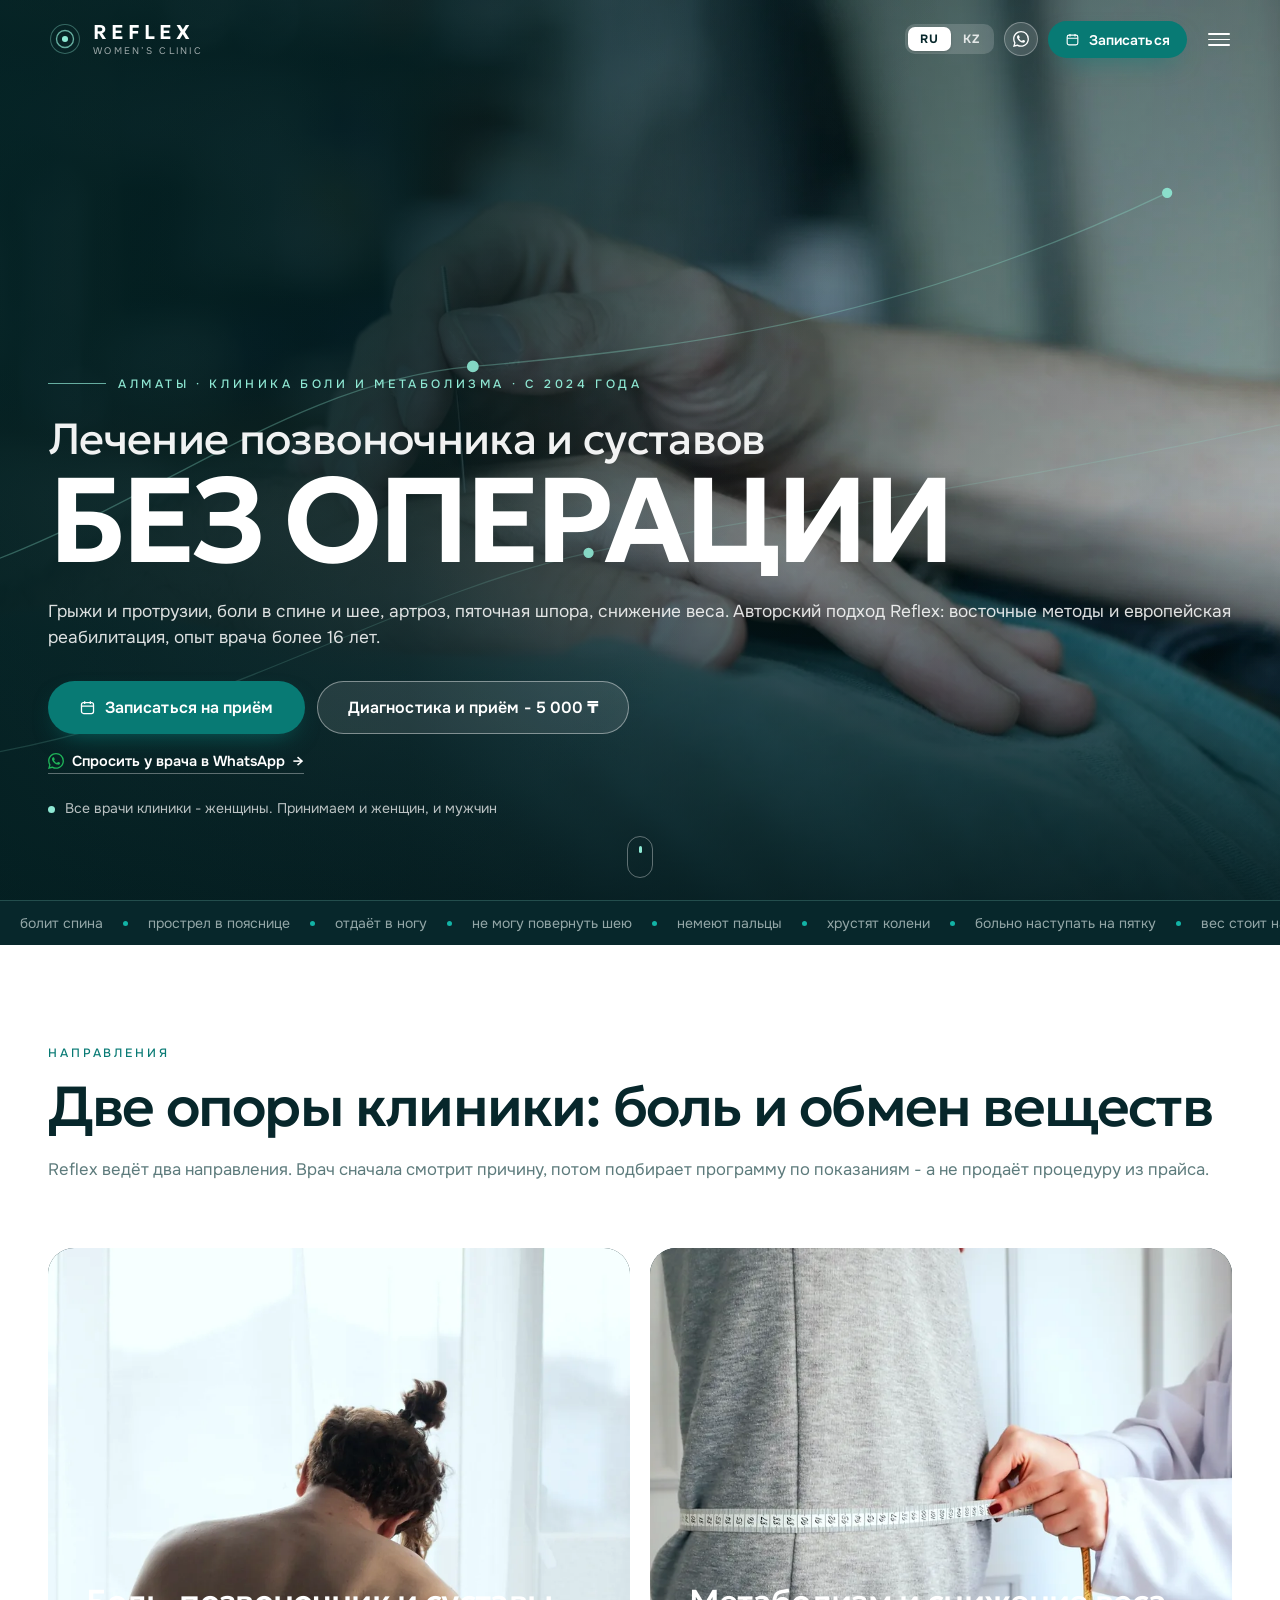
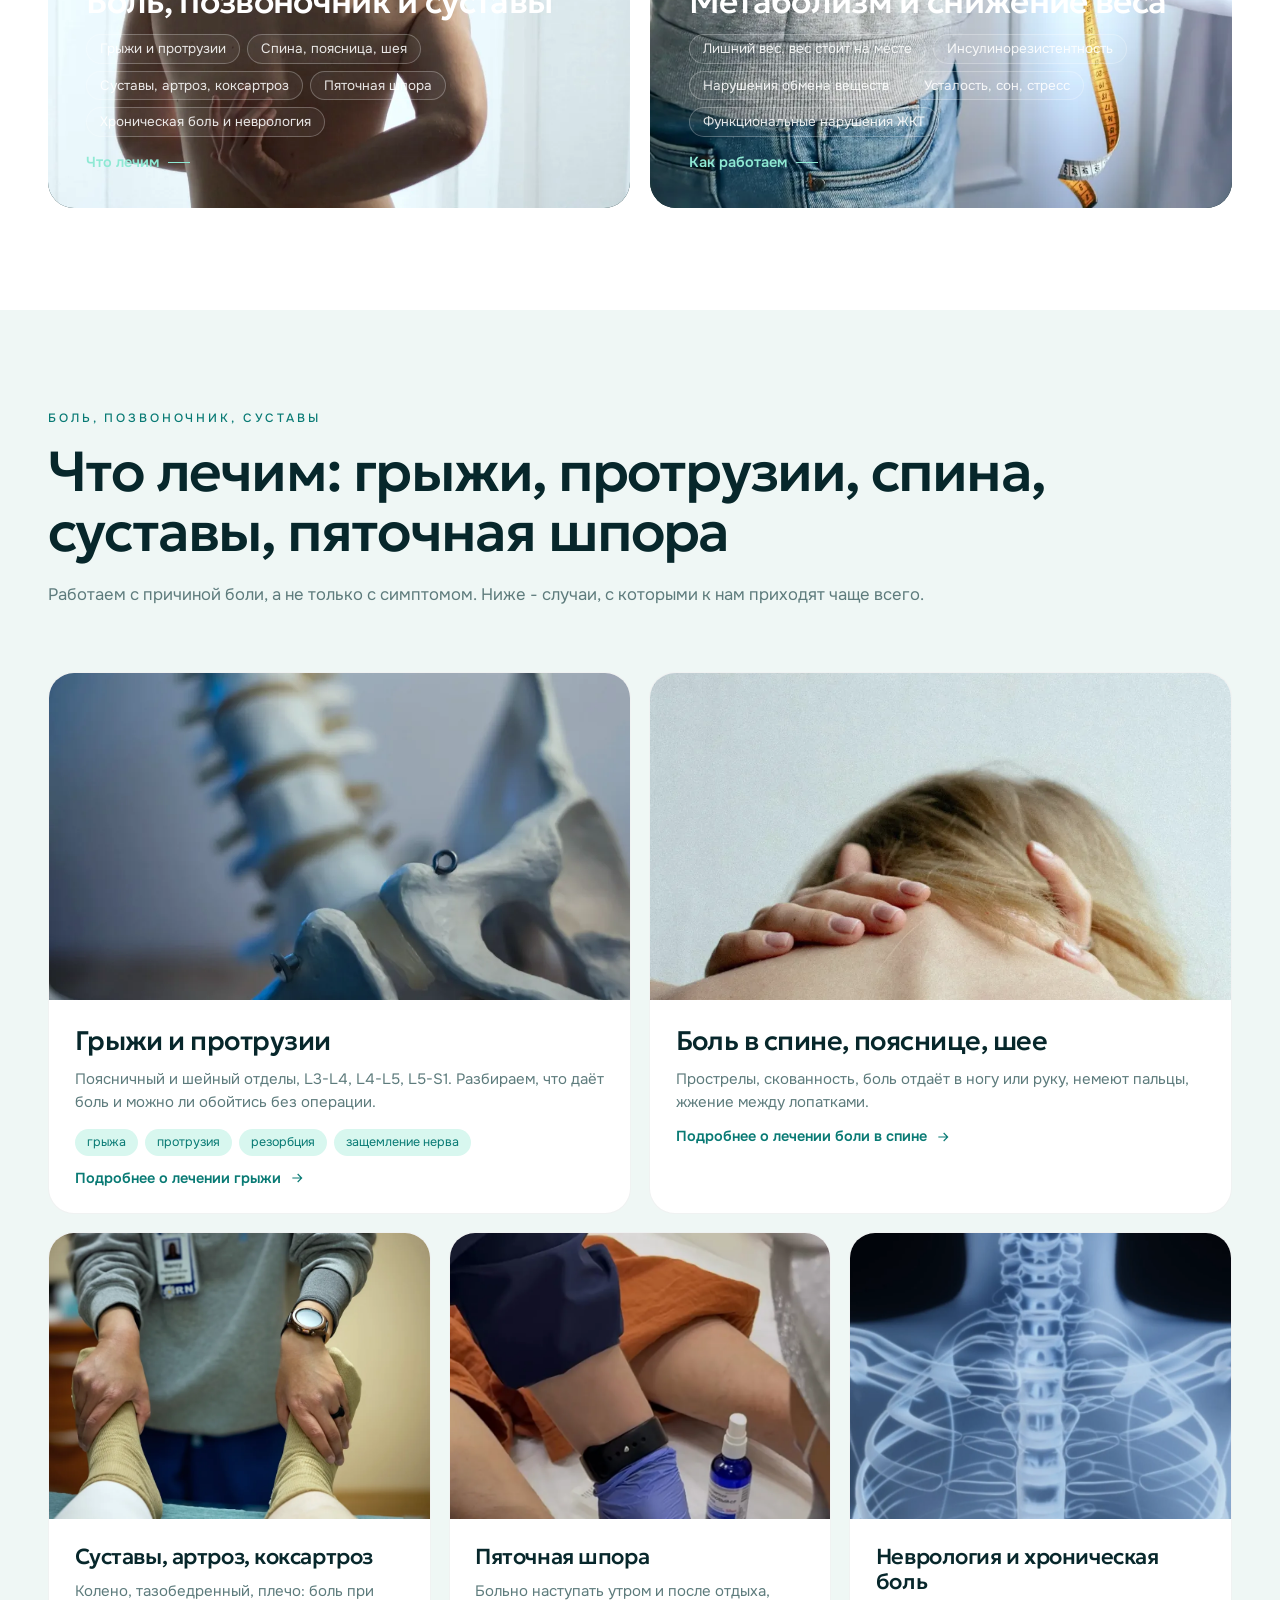
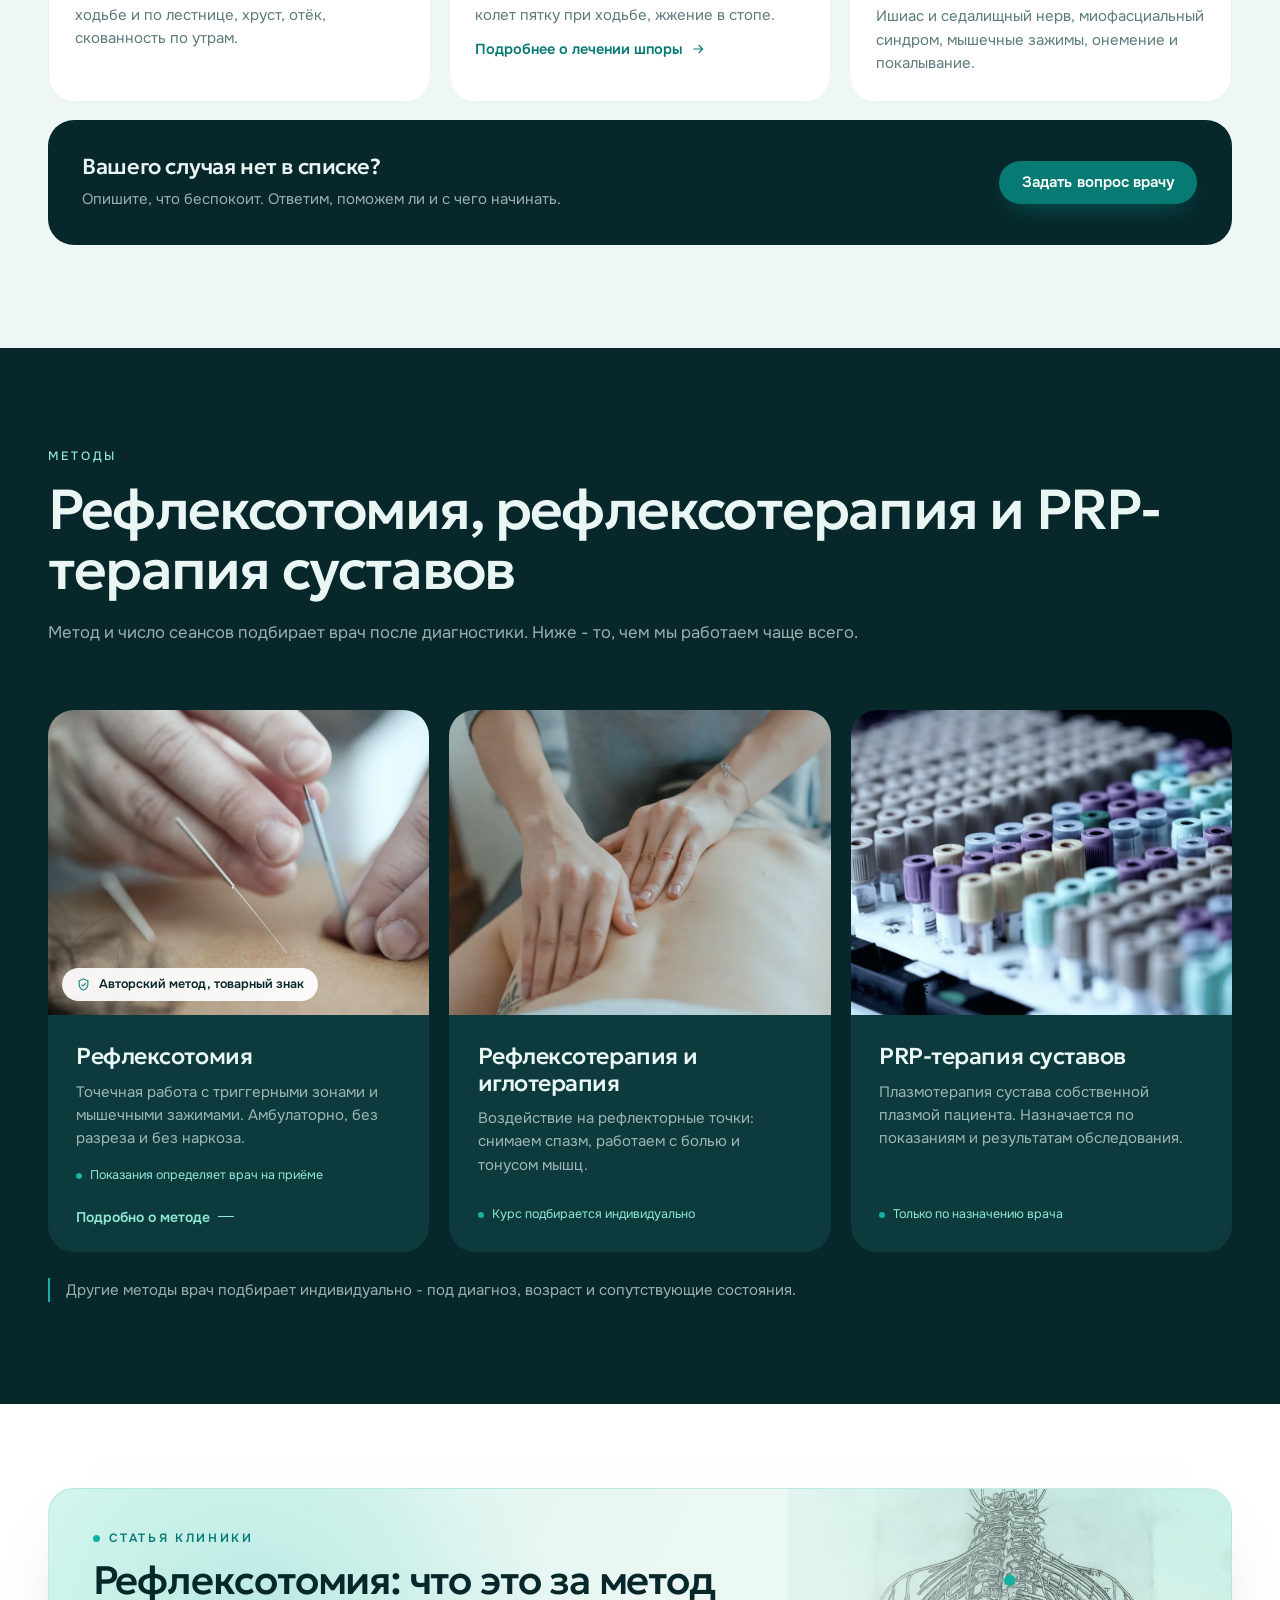
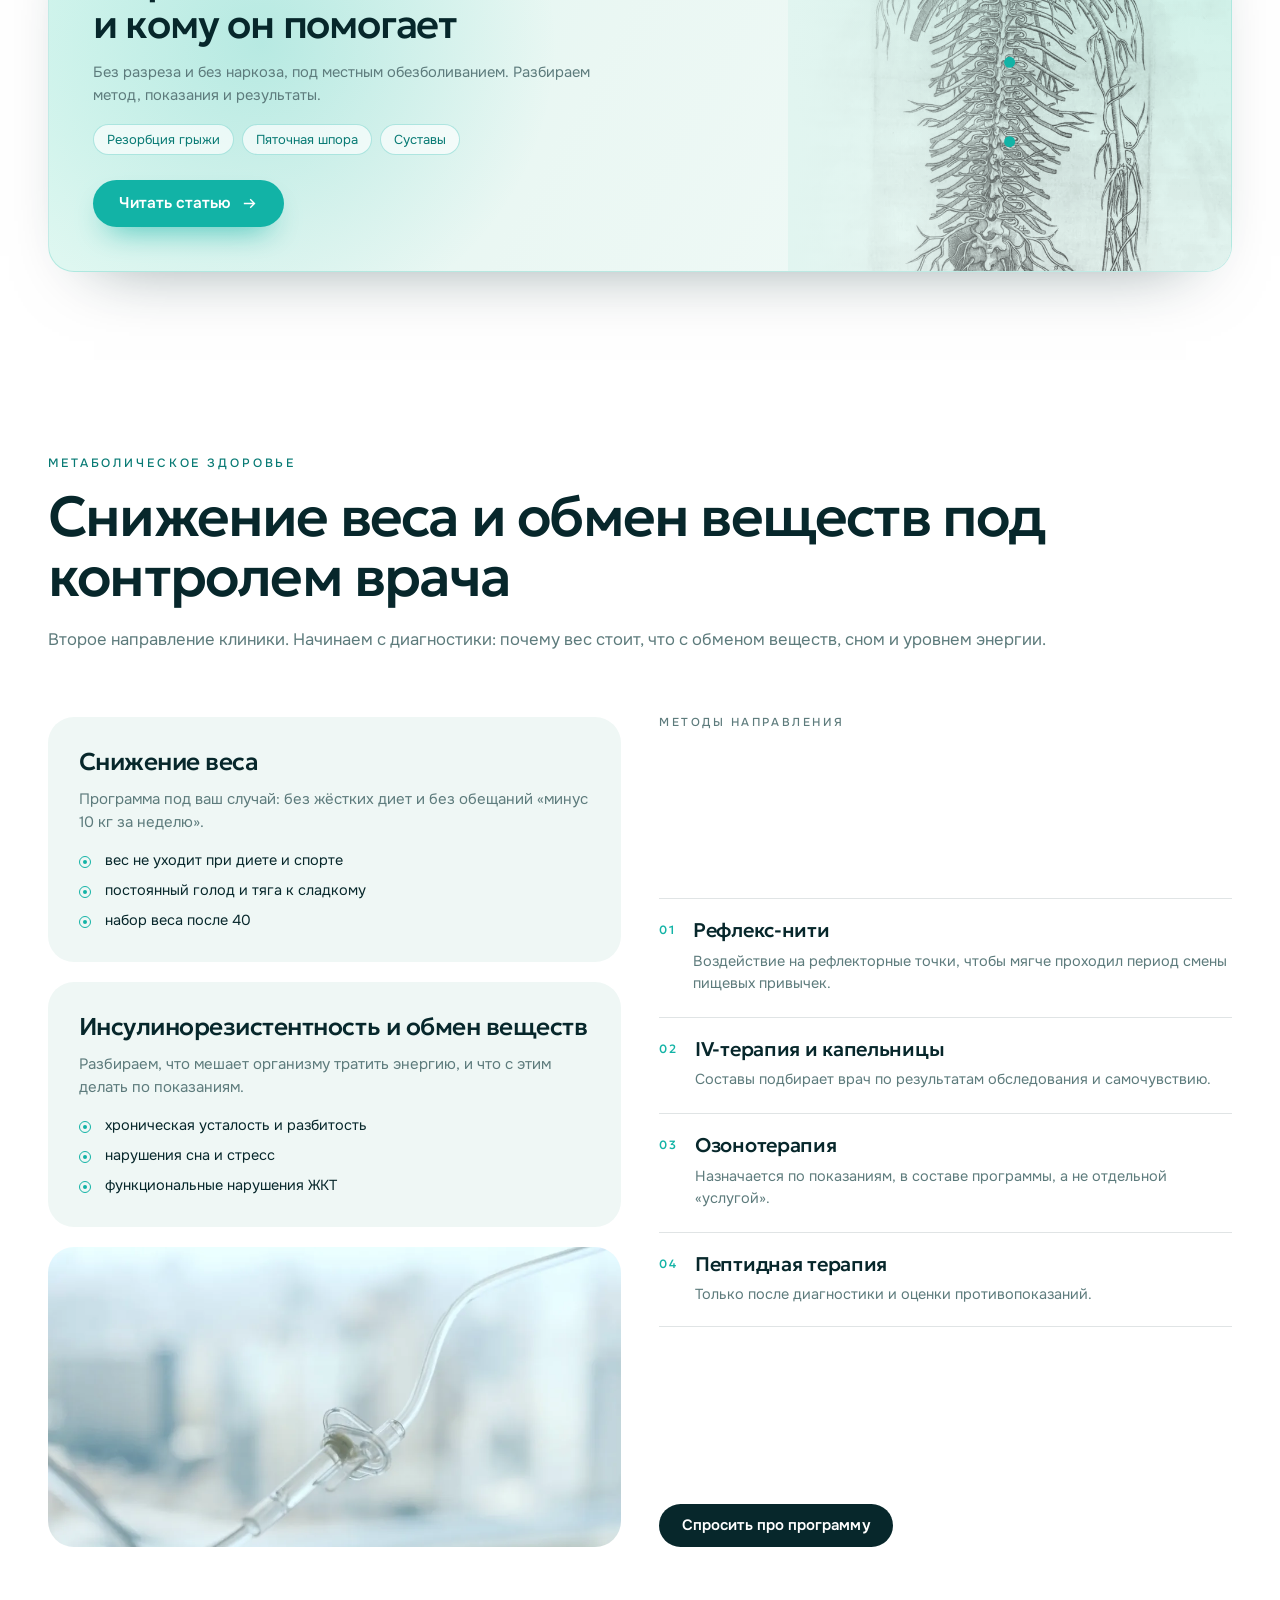
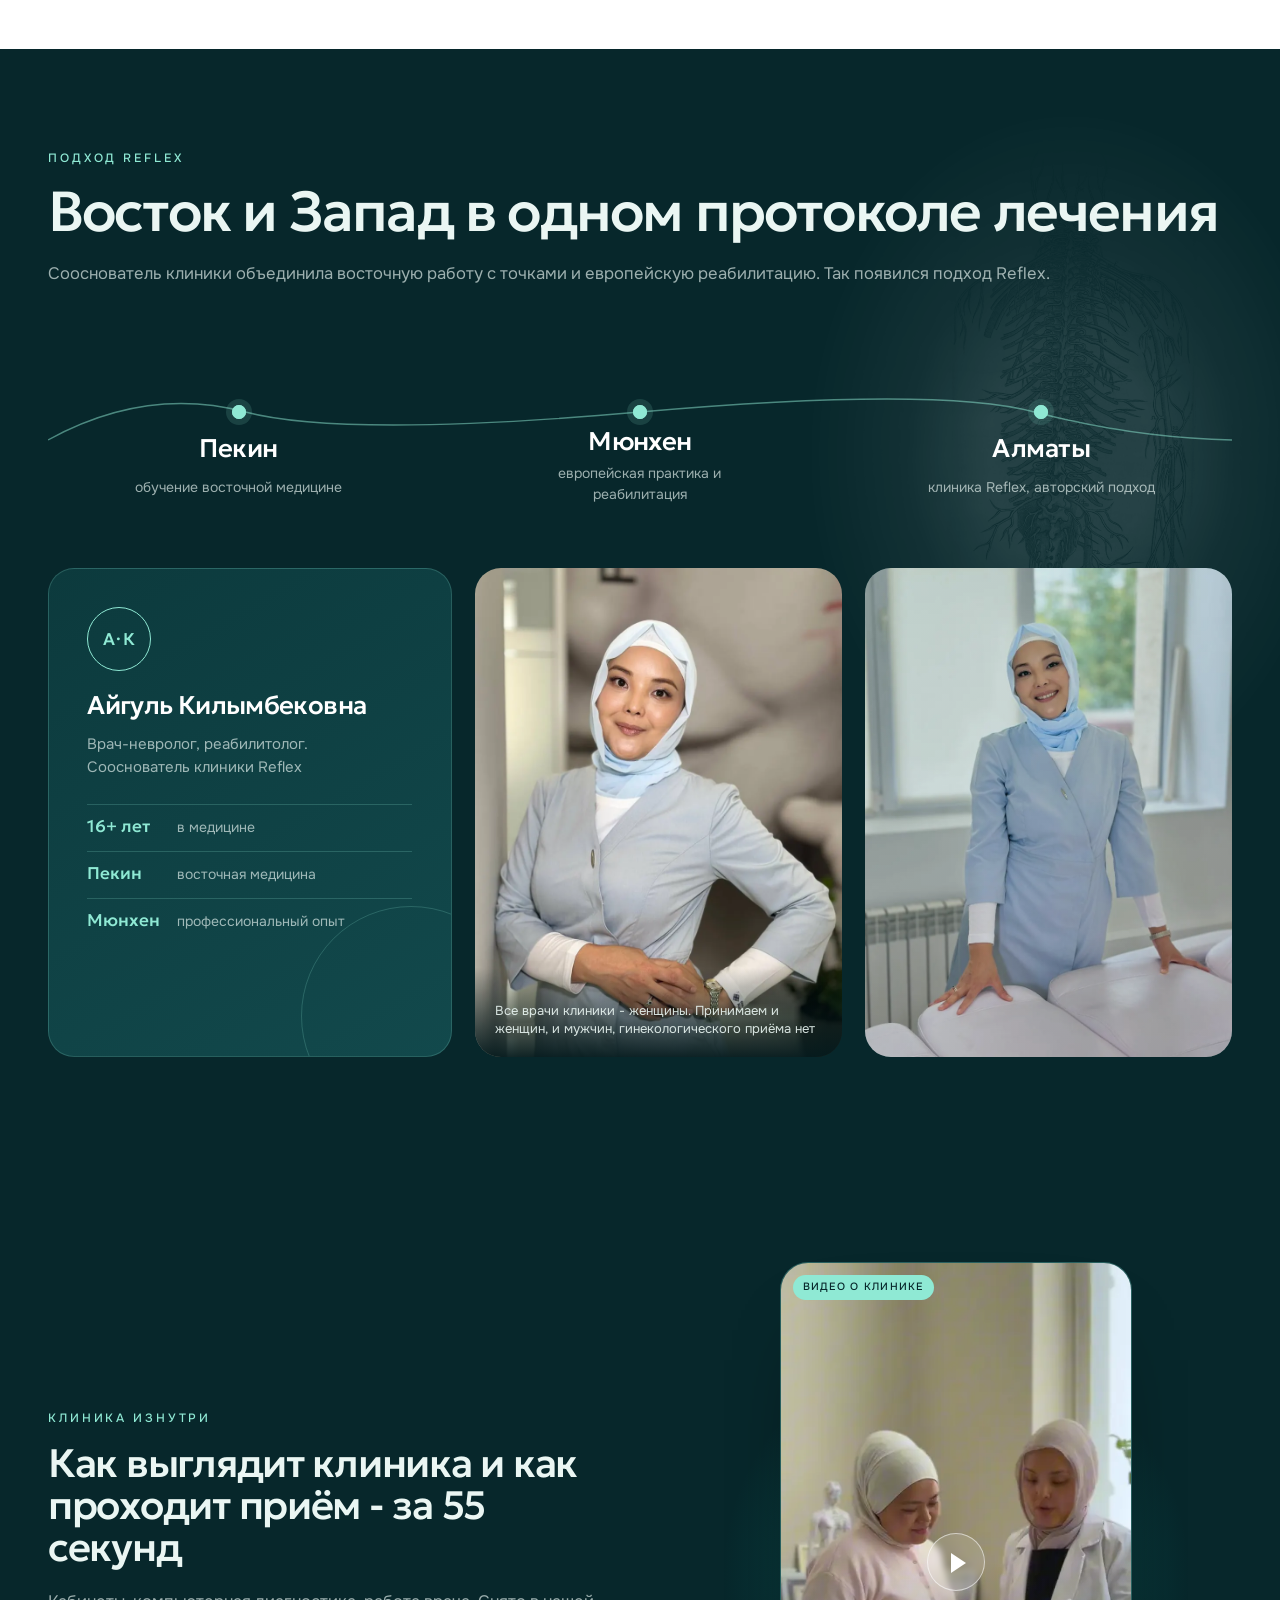
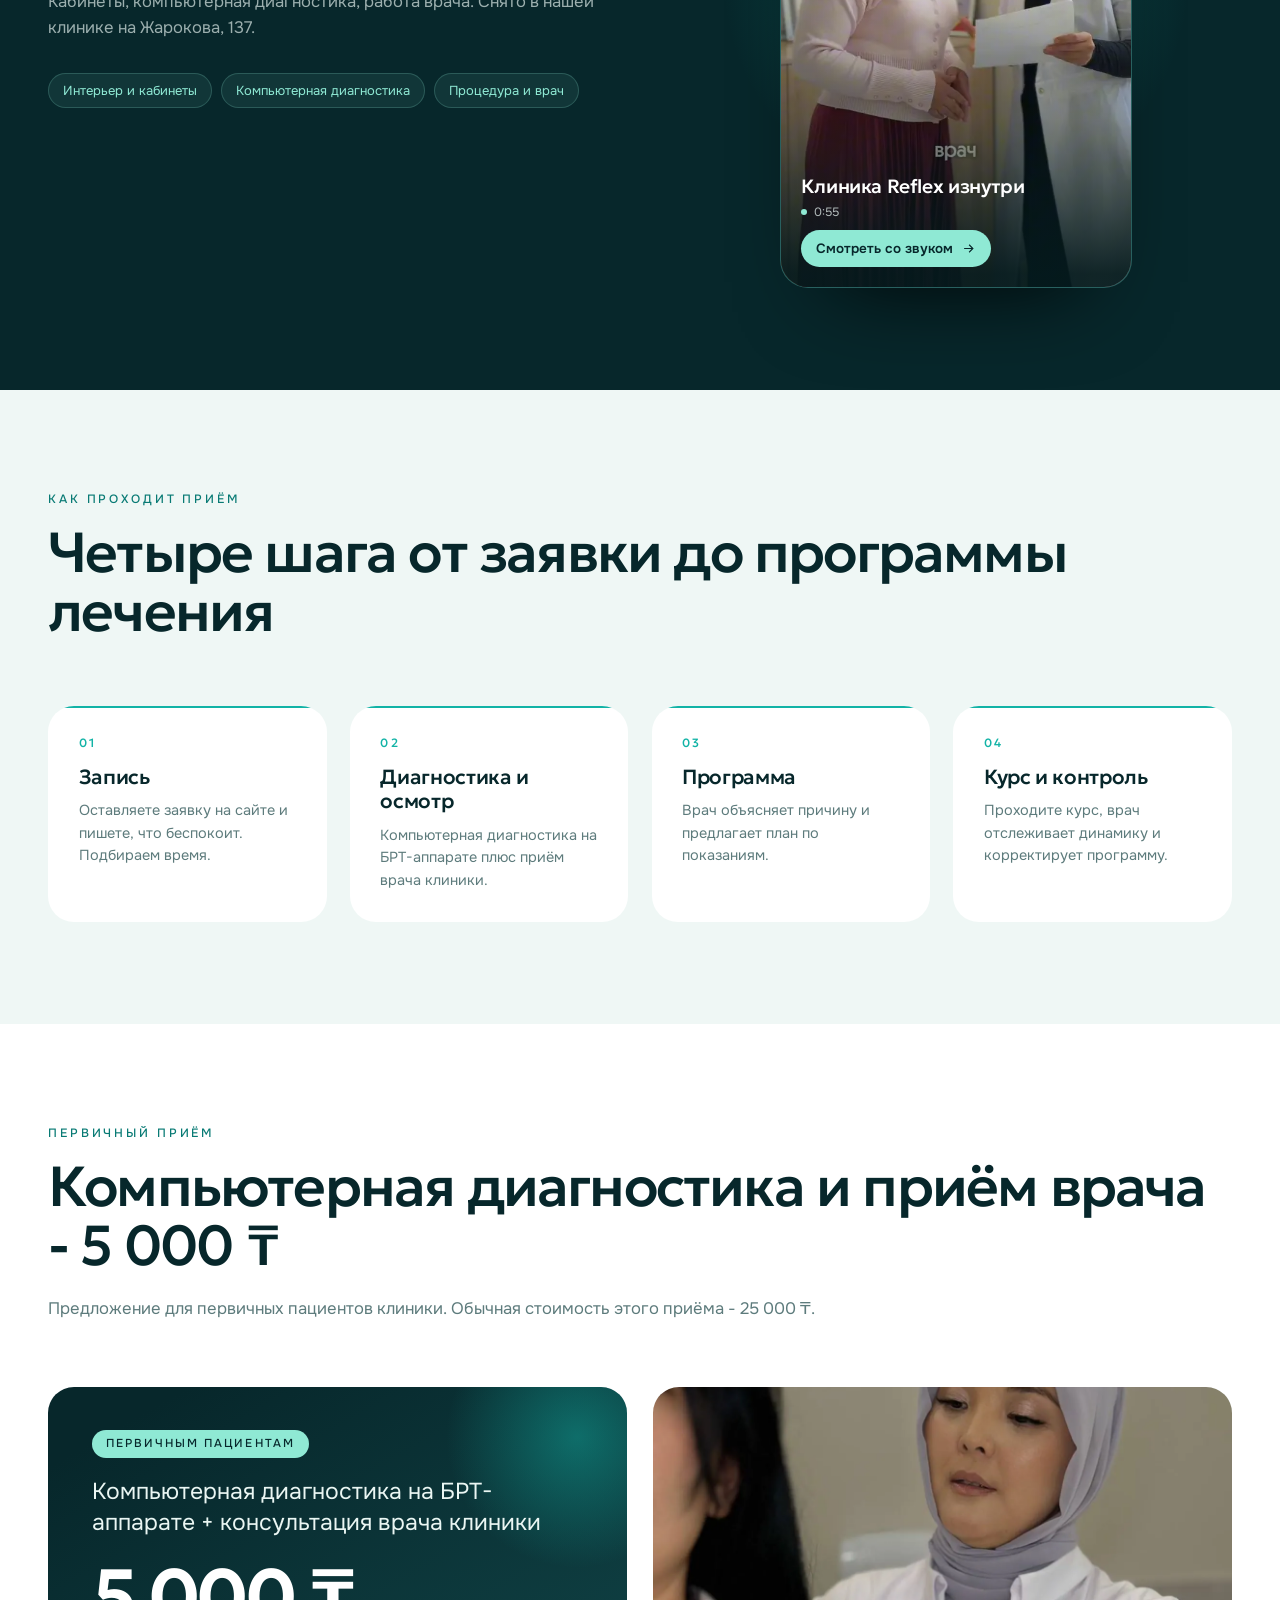
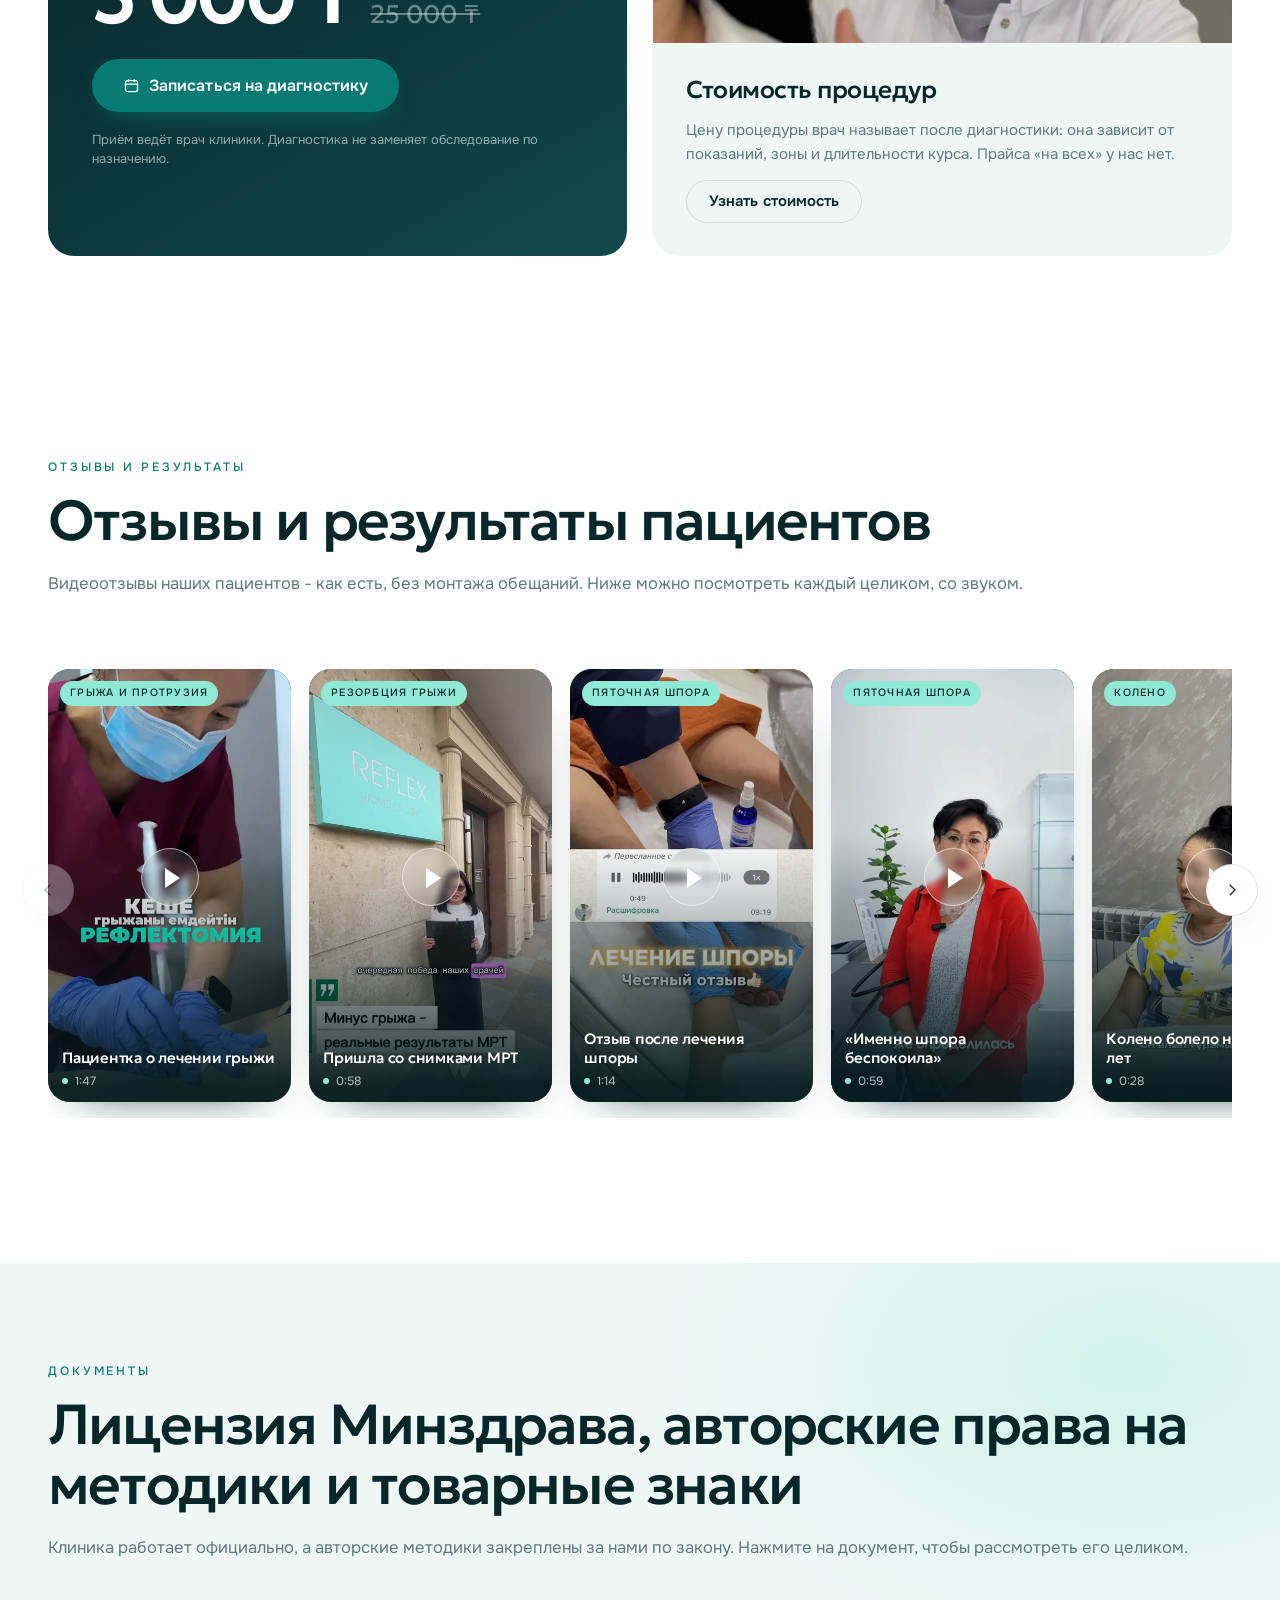
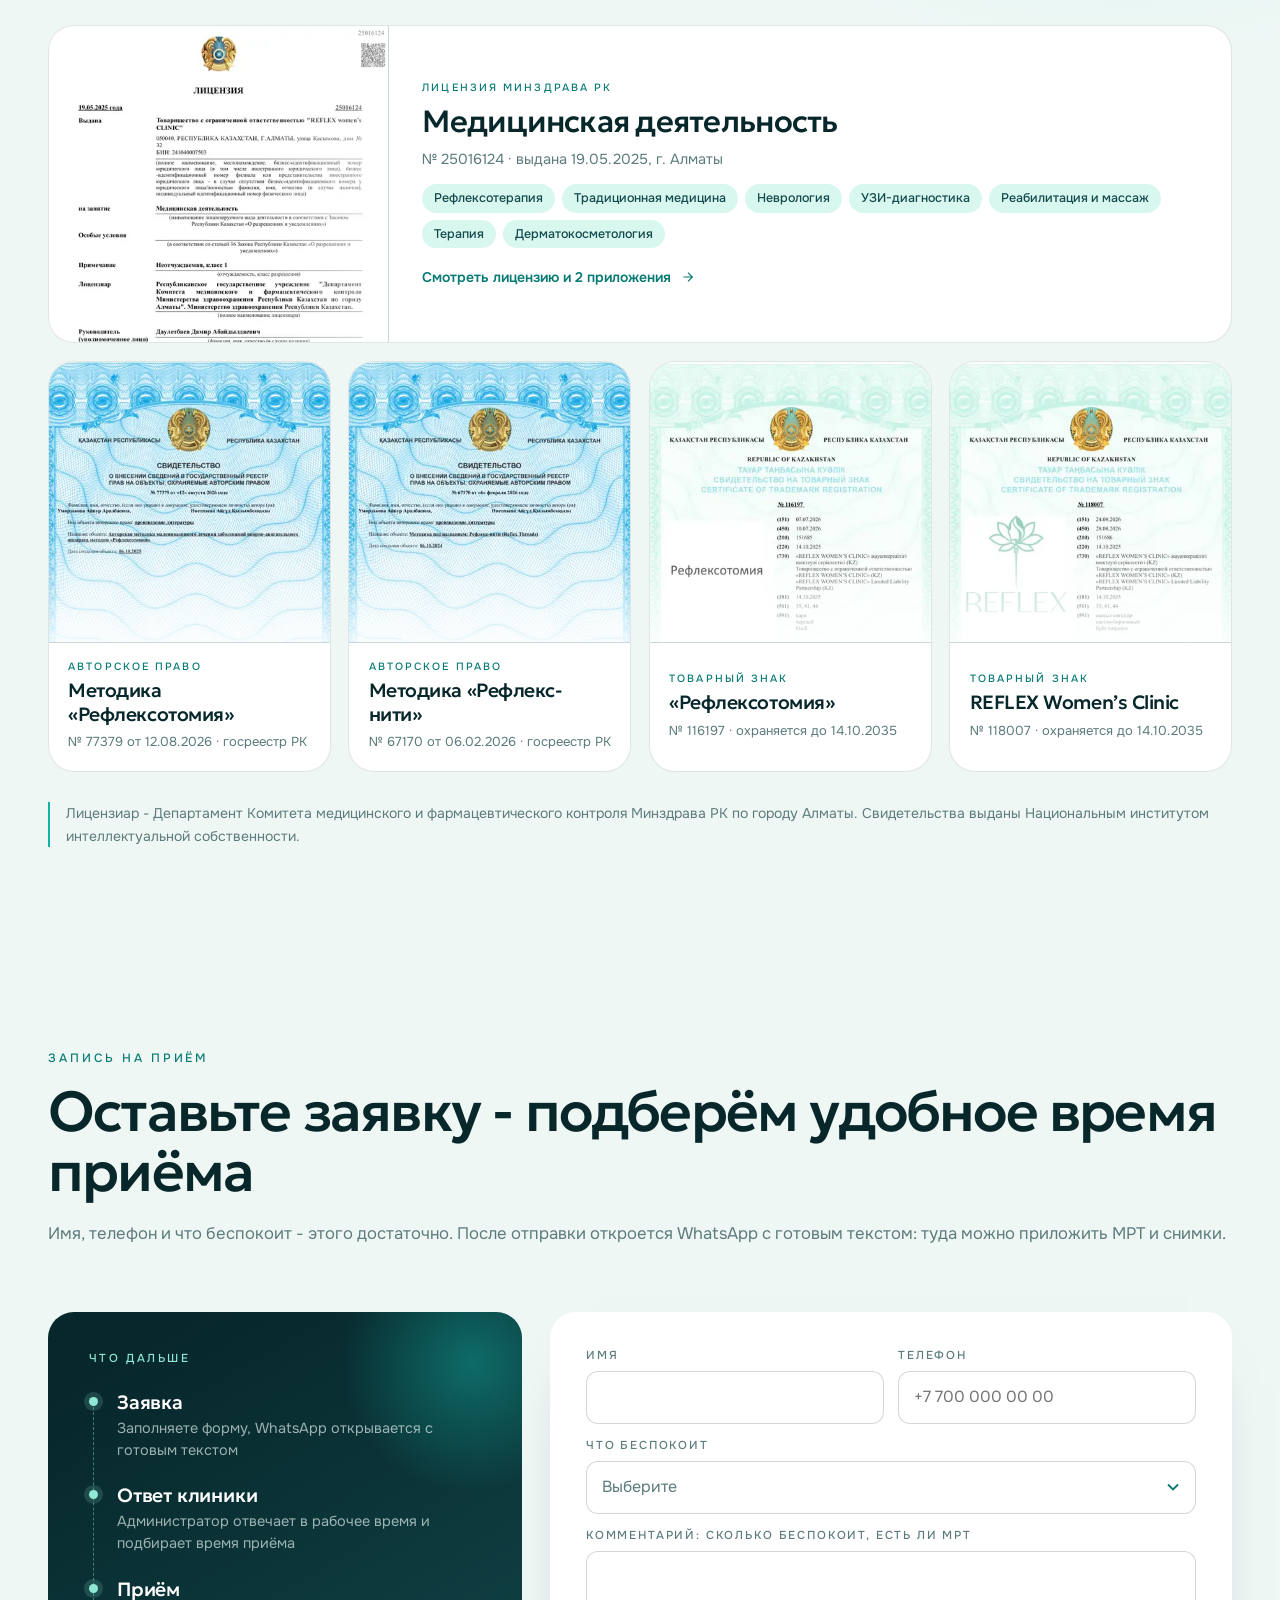
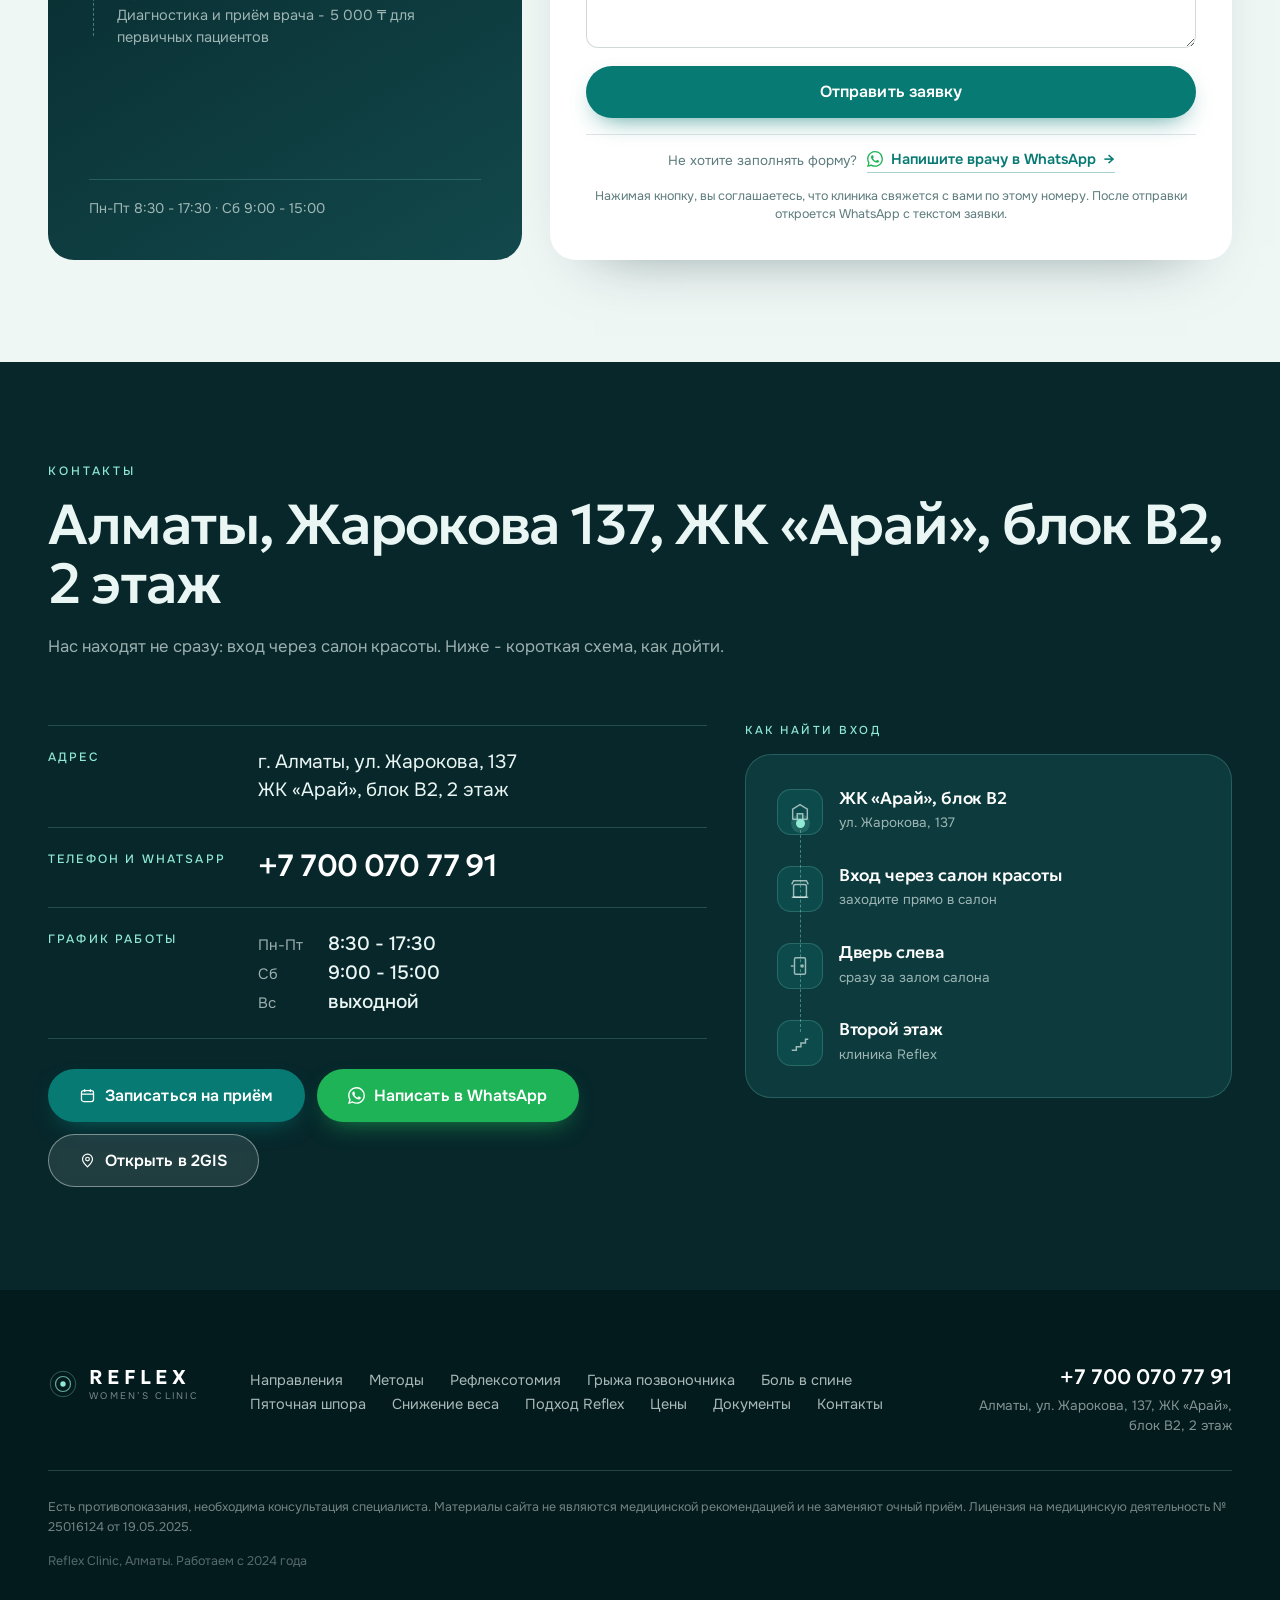
==== commit a0b1f135: "Быстрые каналы связи и три посадочные под группы Google Ads Сайт: - липкая панель на мобильном: Позв" ====
--- a/index.html
+++ b/index.html
@@ -36,9 +36,12 @@
 <script>
 (function () {
   var ID = 'AW-18437797005';
-  /* lead - действие «Контакт». С 15.09.2026 все обращения идут через форму записи,
-     конверсия шлётся только за отправленную заявку (form.js), клики по телефону и WhatsApp не считаются. */
-  var LABELS = { lead: 'PWQwCJ6ko_EcEI3p6ddE' };
+  /* lead - действие «Контакт», отправленная заявка с формы (form.js).
+     wa   - действие «WhatsApp с сайта», клик по кнопке WhatsApp (script.js).
+     С 22.09.2026 у человека снова есть быстрый канал, поэтому считаем оба обращения;
+     правду о том, дошло ли сообщение, показывает LeadBot. Клик по номеру телефона
+     Google считает сам (действие «Интерактивные номера телефонов», вспомогательное). */
+  var LABELS = { lead: 'PWQwCJ6ko_EcEI3p6ddE', wa: 'u9JPCLC1gYEdEI3p6ddE' };
 
   window.gadsConvert = function () {};
   if (!/^AW-\d+$/.test(ID)) return;
@@ -65,7 +68,7 @@
 })();
 </script>
 <script src="https://lead-bot.sultan-askarov-kz.workers.dev/t.js" data-site="reflexclinic" defer></script>
-<link rel="stylesheet" href="styles.css?v=20260915-1">
+<link rel="stylesheet" href="styles.css?v=20260922-1">
 <script type="application/ld+json">
 {
   "@context": "https://schema.org",
@@ -121,6 +124,13 @@
 </head>
 <body id="top">
 
+<!-- спрайт иконок: прячем размерами, а не display:none -->
+<svg width="0" height="0" style="position:absolute" aria-hidden="true">
+  <symbol id="ic-wa" viewBox="0 0 24 24"><path fill="currentColor" d="M17.472 14.382c-.297-.149-1.758-.867-2.03-.967-.273-.099-.471-.148-.67.15-.197.297-.767.966-.94 1.164-.173.199-.347.223-.644.075-.297-.15-1.255-.463-2.39-1.475-.883-.788-1.48-1.761-1.653-2.059-.173-.297-.018-.458.13-.606.134-.133.298-.347.446-.52.149-.174.198-.298.298-.497.099-.198.05-.371-.025-.52-.075-.149-.669-1.612-.916-2.207-.242-.579-.487-.5-.669-.51-.173-.008-.371-.01-.57-.01-.198 0-.52.074-.792.372-.272.297-1.04 1.016-1.04 2.479 0 1.462 1.065 2.875 1.213 3.074.149.198 2.096 3.2 5.077 4.487.709.306 1.262.489 1.694.625.712.227 1.36.195 1.871.118.571-.085 1.758-.719 2.006-1.413.248-.694.248-1.289.173-1.413-.074-.124-.272-.198-.57-.347m-5.421 7.403h-.004a9.87 9.87 0 0 1-5.031-1.378l-.361-.214-3.741.982.998-3.648-.235-.374a9.86 9.86 0 0 1-1.51-5.26c.001-5.45 4.436-9.884 9.888-9.884 2.64 0 5.122 1.03 6.988 2.898a9.825 9.825 0 0 1 2.893 6.994c-.003 5.45-4.437 9.884-9.885 9.884m8.413-18.297A11.815 11.815 0 0 0 12.05 0C5.495 0 .16 5.335.157 11.892c0 2.096.547 4.142 1.588 5.945L.057 24l6.305-1.654a11.882 11.882 0 0 0 5.683 1.448h.005c6.554 0 11.89-5.335 11.893-11.893a11.821 11.821 0 0 0-3.48-8.413Z"/></symbol>
+  <symbol id="ic-tel" viewBox="0 0 24 24"><path fill="none" stroke="currentColor" stroke-width="1.7" stroke-linecap="round" stroke-linejoin="round" d="M5 3h3.5l1.8 4.4-2.2 1.6a12 12 0 0 0 6.9 6.9l1.6-2.2L21 15.5V19a2 2 0 0 1-2.2 2A17 17 0 0 1 3 5.2 2 2 0 0 1 5 3Z"/></symbol>
+  <symbol id="ic-cal" viewBox="0 0 24 24"><path fill="none" stroke="currentColor" stroke-width="1.8" stroke-linecap="round" stroke-linejoin="round" d="M3.5 8.5a3 3 0 0 1 3-3h11a3 3 0 0 1 3 3v9a3 3 0 0 1-3 3h-11a3 3 0 0 1-3-3zM3.5 10h17M8 3v4M16 3v4"/></symbol>
+</svg>
+
 <a class="skip" href="#napravleniya">Перейти к содержанию</a>
 
 <!-- ================= ШАПКА ================= -->
@@ -151,6 +161,9 @@
         <button type="button" class="lang-btn is-active" data-lang="ru" aria-pressed="true" lang="ru">RU</button>
         <button type="button" class="lang-btn" data-lang="kz" aria-pressed="false">KZ</button>
       </div>
+      <a class="hdr-ic hdr-ic-wa" href="https://wa.me/77000707791" data-wa="hdr" target="_blank" rel="noopener" aria-label="Написать в WhatsApp">
+        <svg width="16" height="16" aria-hidden="true"><use href="#ic-wa"/></svg>
+      </a>
       <a class="btn btn-book btn-sm hdr-wa" href="#zapis" data-lead="">
         <svg class="ico-cal" viewBox="0 0 24 24" width="15" height="15" fill="none" stroke="currentColor" stroke-width="1.8" aria-hidden="true"><rect x="3.5" y="5" width="17" height="15.5" rx="3"/><path d="M3.5 10h17M8 3v4M16 3v4"/></svg>
         <span data-i="hdr_wa">Записаться</span>
@@ -175,6 +188,11 @@
     <a href="#kontakty" data-i="nav_con">Контакты</a>
     <div class="mobnav-foot">
       <a class="btn btn-book" href="#zapis" data-lead=""><svg class="ico-cal" viewBox="0 0 24 24" width="16" height="16" fill="none" stroke="currentColor" stroke-width="1.8" aria-hidden="true"><rect x="3.5" y="5" width="17" height="15.5" rx="3"/><path d="M3.5 10h17M8 3v4M16 3v4"/></svg><span data-i="wa_book">Записаться на приём</span></a>
+      <div class="mob-quick">
+        <a class="mq mq-tel" href="tel:+77000707791"><svg width="17" height="17" aria-hidden="true"><use href="#ic-tel"/></svg><span data-i="q_call">Позвонить</span></a>
+        <a class="mq mq-wa" href="https://wa.me/77000707791" data-wa="menu" target="_blank" rel="noopener"><svg width="17" height="17" aria-hidden="true"><use href="#ic-wa"/></svg><span>WhatsApp</span></a>
+      </div>
+      <p class="mob-tel"><a href="tel:+77000707791">+7 700 070 77 91</a></p>
     </div>
   </nav>
 </div>
@@ -207,6 +225,13 @@
       </a>
       <a class="btn btn-ghost btn-lg" href="#ceny"><span data-i="hero_btn2">Диагностика и приём - 5 000 ₸</span></a>
     </div>
+    <p class="hero-ask">
+      <a class="wa-ask" href="https://wa.me/77000707791" data-wa="hero" target="_blank" rel="noopener">
+        <svg width="16" height="16" aria-hidden="true"><use href="#ic-wa"/></svg>
+        <span data-i="ask_wa">Спросить у врача в WhatsApp</span>
+        <i aria-hidden="true">&rarr;</i>
+      </a>
+    </p>
     <p class="hero-note"><span class="dot" aria-hidden="true"></span><span data-i="hero_note">Все врачи клиники - женщины. Принимаем и женщин, и мужчин</span></p>
   </div>
 
@@ -284,7 +309,8 @@
           <h3 class="card-h" data-i="c1_h">Грыжи и протрузии</h3>
           <p class="card-p" data-i="c1_p">Поясничный и шейный отделы, L3-L4, L4-L5, L5-S1. Разбираем, что даёт боль и можно ли обойтись без операции.</p>
           <ul class="tags"><li data-i="c1_t1">грыжа</li><li data-i="c1_t2">протрузия</li><li data-i="c1_t3">резорбция</li><li data-i="c1_t4">защемление нерва</li></ul>
-        </div>
+                  <a class="card-more" href="gryzha-pozvonochnika/"><span data-i="lp_gryzha">Подробнее о лечении грыжи</span><svg viewBox="0 0 24 24" width="16" height="16" fill="none" stroke="currentColor" stroke-width="1.7" aria-hidden="true"><path d="M5 12h14m-6-6 6 6-6 6"/></svg></a>
+</div>
       </article>
 
       <article class="card card-wide" id="bol-v-spine">
@@ -292,7 +318,8 @@
         <div class="card-body">
           <h3 class="card-h" data-i="c2_h">Боль в спине, пояснице, шее</h3>
           <p class="card-p" data-i="c2_p">Прострелы, скованность, боль отдаёт в ногу или руку, немеют пальцы, жжение между лопатками.</p>
-        </div>
+                  <a class="card-more" href="bol-v-spine/"><span data-i="lp_spina">Подробнее о лечении боли в спине</span><svg viewBox="0 0 24 24" width="16" height="16" fill="none" stroke="currentColor" stroke-width="1.7" aria-hidden="true"><path d="M5 12h14m-6-6 6 6-6 6"/></svg></a>
+</div>
       </article>
 
       <article class="card" id="sustavy">
@@ -308,7 +335,8 @@
         <div class="card-body">
           <h3 class="card-h" data-i="c4_h">Пяточная шпора</h3>
           <p class="card-p" data-i="c4_p">Больно наступать утром и после отдыха, колет пятку при ходьбе, жжение в стопе.</p>
-        </div>
+                  <a class="card-more" href="pyatochnaya-shpora/"><span data-i="lp_shpora">Подробнее о лечении шпоры</span><svg viewBox="0 0 24 24" width="16" height="16" fill="none" stroke="currentColor" stroke-width="1.7" aria-hidden="true"><path d="M5 12h14m-6-6 6 6-6 6"/></svg></a>
+</div>
       </article>
 
       <article class="card" id="nevrologiya">
@@ -818,6 +846,13 @@
         <button type="submit" class="btn btn-book btn-lg"><span data-i="fm_send">Отправить заявку</span></button>
         <p class="fm-err" id="fmerr" hidden data-i="fm_err">Укажите имя, телефон (10 цифр после +7) и что беспокоит.</p>
         <p class="fm-ok" id="fmok" hidden data-i="fm_ok">Спасибо! Заявка принята - открываем WhatsApp, сообщение уже готово.</p>
+        <p class="fm-or"><span data-i="fm_or">Не хотите заполнять форму?</span>
+          <a class="wa-ask" href="https://wa.me/77000707791" data-wa="form" target="_blank" rel="noopener">
+            <svg width="16" height="16" aria-hidden="true"><use href="#ic-wa"/></svg>
+            <span data-i="fm_wa">Напишите врачу в WhatsApp</span>
+            <i aria-hidden="true">&rarr;</i>
+          </a>
+        </p>
         <p class="fm-note" data-i="fm_note">Нажимая кнопку, вы соглашаетесь, что клиника свяжется с вами по этому номеру. После отправки откроется WhatsApp с текстом заявки.</p>
       </form>
     </div>
@@ -857,6 +892,10 @@
           <a class="btn btn-book btn-lg" href="#zapis" data-lead="">
             <svg class="ico-cal" viewBox="0 0 24 24" width="17" height="17" fill="none" stroke="currentColor" stroke-width="1.8" aria-hidden="true"><rect x="3.5" y="5" width="17" height="15.5" rx="3"/><path d="M3.5 10h17M8 3v4M16 3v4"/></svg>
             <span data-i="wa_book">Записаться на приём</span>
+          </a>
+          <a class="btn btn-wa btn-lg" href="https://wa.me/77000707791" data-wa="contacts" target="_blank" rel="noopener">
+            <svg width="17" height="17" aria-hidden="true"><use href="#ic-wa"/></svg>
+            <span data-i="ct_wa">Написать в WhatsApp</span>
           </a>
           <a class="btn btn-ghost btn-lg" href="https://2gis.kz/almaty/geo/70000001093104537" target="_blank" rel="noopener">
             <svg viewBox="0 0 24 24" width="17" height="17" fill="none" stroke="currentColor" stroke-width="1.7" aria-hidden="true"><path d="M12 21s7-6.2 7-11a7 7 0 1 0-14 0c0 4.8 7 11 7 11Z"/><circle cx="12" cy="10" r="2.6"/></svg>
@@ -907,6 +946,9 @@
         <a href="#napravleniya" data-i="nav_dir">Направления</a>
         <a href="#metody" data-i="nav_met">Методы</a>
         <a href="reflexotomiya.html" data-i="nav_art">Рефлексотомия</a>
+        <a href="gryzha-pozvonochnika/" data-i="lp_gryzha_s">Грыжа позвоночника</a>
+        <a href="bol-v-spine/" data-i="lp_spina_s">Боль в спине</a>
+        <a href="pyatochnaya-shpora/" data-i="lp_shpora_s">Пяточная шпора</a>
         <a href="#metabolizm" data-i="nav_metab">Снижение веса</a>
         <a href="#podhod" data-i="nav_app">Подход Reflex</a>
         <a href="#ceny" data-i="nav_price">Цены</a>
@@ -963,14 +1005,22 @@
 </div>
 
 <!-- ================= ЛИПКАЯ МОБИЛЬНАЯ ПАНЕЛЬ ================= -->
-<div class="sticky-bar" aria-label="Запись на приём">
+<div class="sticky-bar" aria-label="Связаться с клиникой">
+  <a class="sb sb-tel" href="tel:+77000707791">
+    <svg width="18" height="18" aria-hidden="true"><use href="#ic-tel"/></svg>
+    <span data-i="sb_call">Позвонить</span>
+  </a>
+  <a class="sb sb-wa" href="https://wa.me/77000707791" data-wa="bar" target="_blank" rel="noopener">
+    <svg width="18" height="18" aria-hidden="true"><use href="#ic-wa"/></svg>
+    <span>WhatsApp</span>
+  </a>
   <a class="sb sb-book" href="#zapis" data-lead="">
-    <svg class="ico-cal" viewBox="0 0 24 24" width="17" height="17" fill="none" stroke="currentColor" stroke-width="1.8" aria-hidden="true"><rect x="3.5" y="5" width="17" height="15.5" rx="3"/><path d="M3.5 10h17M8 3v4M16 3v4"/></svg>
-    <span data-i="sb_book">Записаться на приём</span>
+    <svg width="18" height="18" aria-hidden="true"><use href="#ic-cal"/></svg>
+    <span data-i="sb_book">Записаться</span>
   </a>
 </div>
 
-<script src="script.js?v=20260915-1" defer></script>
-<script src="form.js?v=20260915-1" defer></script>
+<script src="script.js?v=20260922-1" defer></script>
+<script src="form.js?v=20260922-1" defer></script>
 </body>
 </html>
--- a/styles.css
+++ b/styles.css
@@ -126,7 +126,20 @@
 .hdr.is-solid .nav-art-dot{background:var(--turq)}
 @keyframes artpulse{0%,100%{transform:scale(1);opacity:1}55%{transform:scale(1.7);opacity:.5}}
 
-.hdr-right{display:flex;align-items:center;gap:12px;margin-left:auto;position:relative;z-index:3}
+.hdr-right{display:flex;align-items:center;gap:10px;margin-left:auto;position:relative;z-index:3}
+
+/* ---------- быстрые каналы в шапке: WhatsApp и звонок ---------- */
+.hdr-ic{
+  flex:0 0 auto;width:34px;height:34px;border-radius:50%;
+  display:grid;place-items:center;color:#fff;
+  background:rgba(255,255,255,.14);border:1px solid rgba(255,255,255,.30);
+  transition:background .3s,color .3s,border-color .3s,transform .35s var(--ease);
+}
+.hdr-ic:hover{transform:translateY(-2px)}
+.hdr.is-solid .hdr-ic{background:var(--mist-2);border-color:transparent;color:var(--ink)}
+.hdr.is-solid .hdr-ic-wa{color:var(--wa)}
+.hdr-ic-wa:hover{background:var(--wa);border-color:var(--wa);color:#fff}
+.hdr.is-solid .hdr-ic-wa:hover{color:#fff}
 
 .lang{display:flex;gap:0;background:rgba(255,255,255,.16);border-radius:10px;padding:3px;transition:background .35s}
 .hdr.is-solid .lang{background:var(--mist-2)}
@@ -170,8 +183,19 @@
 .mobnav-in > a.mob-art::before{content:"";width:8px;height:8px;border-radius:50%;background:var(--turq);flex:0 0 auto}
 body.menu-open .mobnav-in > a{animation:mnav .5s var(--ease) forwards;animation-delay:calc(var(--i,0)*.045s + .08s)}
 @keyframes mnav{to{opacity:1;transform:none}}
-.mobnav-foot{margin-top:auto;padding-top:26px;display:grid;gap:14px;justify-items:start}
+.mobnav-foot{margin-top:auto;padding-top:26px;display:grid;gap:14px;justify-items:stretch}
 .mobnav-tel{font:600 20px/1 var(--f-disp);color:var(--turq-3)}
+.mobnav-foot .btn{width:100%}
+/* звонок и WhatsApp рядом с записью: меню тоже точка входа */
+.mob-quick{display:grid;grid-template-columns:1fr 1fr;gap:10px}
+.mq{
+  display:flex;align-items:center;justify-content:center;gap:8px;
+  padding:13px 10px;border-radius:14px;border:1px solid var(--line);
+  font:600 14.5px/1 var(--f-text);color:var(--ink);background:var(--mist);
+}
+.mq-wa{color:#fff;background:var(--wa);border-color:var(--wa)}
+.mob-tel{margin:0;text-align:center}
+.mob-tel a{font:600 18px/1 var(--f-disp);color:var(--turq-3);letter-spacing:.01em}
 
 /* ============================================================
    ГЕРОЙ
@@ -228,6 +252,22 @@
   font:400 14px/1.4 var(--f-text);color:rgba(255,255,255,.72);
   animation:up .9s var(--ease) 1s both;
 }
+/* тонкая ссылка под кнопками героя: кнопок по-прежнему две */
+.hero-ask{margin:16px 0 0;animation:up .9s var(--ease) .95s both}
+.wa-ask{
+  display:inline-flex;align-items:center;gap:8px;
+  font:600 14.5px/1.4 var(--f-text);color:#fff;
+  border-bottom:1px solid rgba(255,255,255,.35);padding-bottom:2px;
+  transition:color .3s,border-color .3s;
+}
+.wa-ask svg{color:var(--wa);flex:0 0 auto}
+.wa-ask i{font-style:normal;transition:transform .35s var(--ease)}
+.wa-ask:hover{color:var(--mint);border-color:var(--mint)}
+.wa-ask:hover i{transform:translateX(4px)}
+/* на светлом фоне (под формой) */
+.fm-or .wa-ask{color:var(--turq-3);border-color:rgba(8,122,116,.35)}
+.fm-or .wa-ask:hover{color:var(--wa);border-color:var(--wa)}
+
 .hero-note .dot{width:7px;height:7px;border-radius:50%;background:var(--mint);flex:0 0 auto;box-shadow:0 0 0 0 rgba(143,233,212,.6);animation:dotp 2.6s infinite}
 @keyframes dotp{0%{box-shadow:0 0 0 0 rgba(143,233,212,.55)}70%{box-shadow:0 0 0 12px rgba(143,233,212,0)}100%{box-shadow:0 0 0 0 rgba(143,233,212,0)}}
 
@@ -739,6 +779,12 @@
 .fm-ok{color:var(--turq-3);font:600 15px/1.45 var(--f-text);text-align:center}
 .fm-err{color:#B63A26;font:600 15px/1.45 var(--f-text);text-align:center}
 .fm-note{font:400 12.5px/1.5 var(--f-text);color:var(--muted);text-align:center}
+/* запасной канал под формой: кто не хочет заполнять поля - пишет сразу */
+.fm-or{
+  display:flex;flex-wrap:wrap;align-items:center;justify-content:center;gap:6px 10px;
+  margin:2px 0 0;padding-top:14px;border-top:1px solid var(--line);
+  font:400 13.5px/1.5 var(--f-text);color:var(--muted);text-align:center;
+}
 
 /* ============================================================
    КОНТАКТЫ
@@ -802,15 +848,23 @@
    ============================================================ */
 .sticky-bar{
   position:fixed;left:0;right:0;bottom:0;z-index:70;display:none;
-  padding:9px 12px calc(9px + env(safe-area-inset-bottom));gap:9px;
+  padding:8px 10px calc(8px + env(safe-area-inset-bottom));gap:7px;
   background:rgba(255,255,255,.96);border-top:1px solid var(--line);
   box-shadow:0 -10px 30px -22px rgba(7,39,43,.8);
 }
 .sb{
-  flex:1;display:flex;align-items:center;justify-content:center;gap:8px;
-  padding:14px 10px;border-radius:14px;font:600 15px/1 var(--f-text);
-}
+  flex:1 1 0;min-width:0;
+  display:flex;flex-direction:column;align-items:center;justify-content:center;gap:5px;
+  padding:9px 4px;border-radius:14px;font:600 12.5px/1.1 var(--f-text);
+  text-align:center;white-space:nowrap;
+}
+.sb svg{flex:0 0 auto}
+.sb-tel{background:var(--mist);color:var(--ink);border:1px solid var(--line)}
+.sb-wa{background:var(--wa);color:#fff}
 .sb-book{background:var(--turq-3);color:#fff}
+/* запись - главное действие, поэтому шире соседей */
+.sb-book{flex:1.25 1 0}
+@media (min-width:430px){.sb{font-size:13.5px}}
 body.menu-open .sticky-bar{visibility:hidden}
 
 /* ============================================================
@@ -820,7 +874,9 @@
   .doc{grid-template-columns:1fr 1fr}
   .doc-photo-2{display:none}
 }
-@media (max-width:1220px){
+/* порог бургера: в шапке появилась иконка WhatsApp, и строка навигации
+   перестаёт помещаться в контейнер раньше прежних 1220px (замерено в обоих языках) */
+@media (max-width:1320px){
   .nav{display:none}
   .burger{display:block}
 }
@@ -860,8 +916,8 @@
       linear-gradient(112deg,rgba(3,44,44,.30) 0%,rgba(3,44,44,0) 72%);
   }
   .sticky-bar{display:flex}
-  body{padding-bottom:76px}
-  .hdr-wa{display:none}
+  body{padding-bottom:82px}
+  .hdr-wa,.hdr-ic{display:none}
   .doc{grid-template-columns:1fr}
   .doc-photo img{min-height:320px;max-height:420px}
   .route-steps{grid-template-columns:1fr;gap:26px;margin-top:0}
@@ -1083,3 +1139,91 @@
   .reel-loop,.film-card .reel-loop,.hero-vid{display:none}
   .reels{scroll-behavior:auto}
 }
+
+/* ============================================================
+   ПОСАДОЧНЫЕ СТРАНИЦЫ (/gryzha-pozvonochnika/, /bol-v-spine/, ...)
+   Отдельного файла стилей нет: страницы живут на этой же дизайн-системе.
+   ============================================================ */
+.hero-lp{min-height:88vh;min-height:88svh}
+.hero-lp .hero-shade{
+  background:
+    linear-gradient(180deg,rgba(4,26,29,.62) 0%,rgba(4,26,29,.30) 30%,rgba(4,26,29,.72) 66%,rgba(4,26,29,.96) 100%),
+    linear-gradient(104deg,rgba(3,44,44,.42) 0%,rgba(3,44,44,0) 70%);
+}
+
+/* жалобы: короткие строки с точкой-пульсом */
+.sym-list{list-style:none;margin:0;padding:0;display:grid;grid-template-columns:repeat(3,1fr);gap:14px}
+.sym{
+  display:flex;align-items:flex-start;gap:12px;
+  padding:20px 22px;border-radius:var(--r);background:var(--mist);
+  font:500 16px/1.45 var(--f-text);color:var(--ink);
+}
+.sym i{width:8px;height:8px;margin-top:7px;border-radius:50%;background:var(--turq);flex:0 0 auto}
+.lp-note{margin:26px 0 0;font:400 14.5px/1.6 var(--f-text);color:var(--muted)}
+
+/* врач */
+.lp-doc-grid{display:grid;grid-template-columns:.8fr 1.2fr;gap:clamp(24px,4vw,64px);align-items:center}
+.lp-doc-media img{width:100%;height:100%;object-fit:cover;border-radius:var(--r-lg);aspect-ratio:3/4}
+.lp-facts{list-style:none;margin:28px 0 0;padding:0;display:flex;flex-wrap:wrap;gap:12px}
+.lp-facts li{
+  display:grid;gap:3px;padding:14px 20px;border-radius:var(--r);
+  background:rgba(143,233,212,.10);border:1px solid var(--line-d);
+}
+.lp-facts b{font:600 19px/1 var(--f-disp);color:var(--mint)}
+.lp-facts span{font:400 13px/1.3 var(--f-text);color:var(--muted-d)}
+
+/* отзывы: ведём на видеоотзывы главной */
+.lp-rev-box{
+  display:grid;grid-template-columns:1fr auto;align-items:center;gap:24px 40px;
+  padding:clamp(26px,4vw,46px);border-radius:var(--r-lg);
+  background:var(--mint-2);border:1px solid rgba(18,179,166,.22);
+}
+.lp-rev-box .h2{margin:0}
+.lp-rev-box .lead{margin:10px 0 0;max-width:none}
+.lp-rev-box .btn{flex:0 0 auto}
+
+/* вопросы */
+.faq{display:grid;gap:10px;margin-top:30px}
+.faq-i{border:1px solid var(--line);border-radius:var(--r);background:var(--paper);overflow:hidden}
+.faq-i summary{
+  display:flex;align-items:center;justify-content:space-between;gap:18px;cursor:pointer;
+  padding:20px 22px;font:600 17px/1.4 var(--f-text);color:var(--ink);list-style:none;
+}
+.faq-i summary::-webkit-details-marker{display:none}
+.faq-x{position:relative;width:16px;height:16px;flex:0 0 auto}
+.faq-x::before,.faq-x::after{
+  content:"";position:absolute;left:0;top:7px;width:16px;height:2px;border-radius:2px;background:var(--turq-3);
+  transition:transform .3s var(--ease);
+}
+.faq-x::after{transform:rotate(90deg)}
+.faq-i[open] .faq-x::after{transform:rotate(0)}
+.faq-i[open] summary{color:var(--turq-3)}
+.faq-a{padding:0 22px 22px;font:400 15.5px/1.65 var(--f-text);color:var(--muted);max-width:76ch}
+
+@media (max-width:980px){
+  .sym-list{grid-template-columns:1fr 1fr}
+  .lp-doc-grid{grid-template-columns:1fr}
+  .lp-doc-media img{aspect-ratio:16/11}
+}
+@media (max-width:640px){
+  .sym-list{grid-template-columns:1fr}
+  .sym{padding:16px 18px;font-size:15.5px}
+  .faq-i summary{padding:16px 18px;font-size:16px}
+  .faq-a{padding:0 18px 18px}
+  .lp-rev-box{grid-template-columns:1fr;justify-items:start}
+  .lp-rev-box .btn{width:100%}
+}
+
+/* кадр героя посадочной: точка кроп выбирается по скриншотам, отдельно для телефона */
+.hero-lp .hero-img{object-position:var(--hp,center)}
+@media (max-width:860px){
+  .hero-lp .hero-img{object-position:var(--hpm,center)}
+}
+
+/* ссылка из карточки услуги на её посадочную страницу */
+.card-more{
+  display:inline-flex;align-items:center;gap:8px;margin-top:2px;
+  font:600 14.5px/1.3 var(--f-text);color:var(--turq-3);
+}
+.card-more svg{transition:transform .35s var(--ease)}
+.card-more:hover svg{transform:translateX(4px)}
